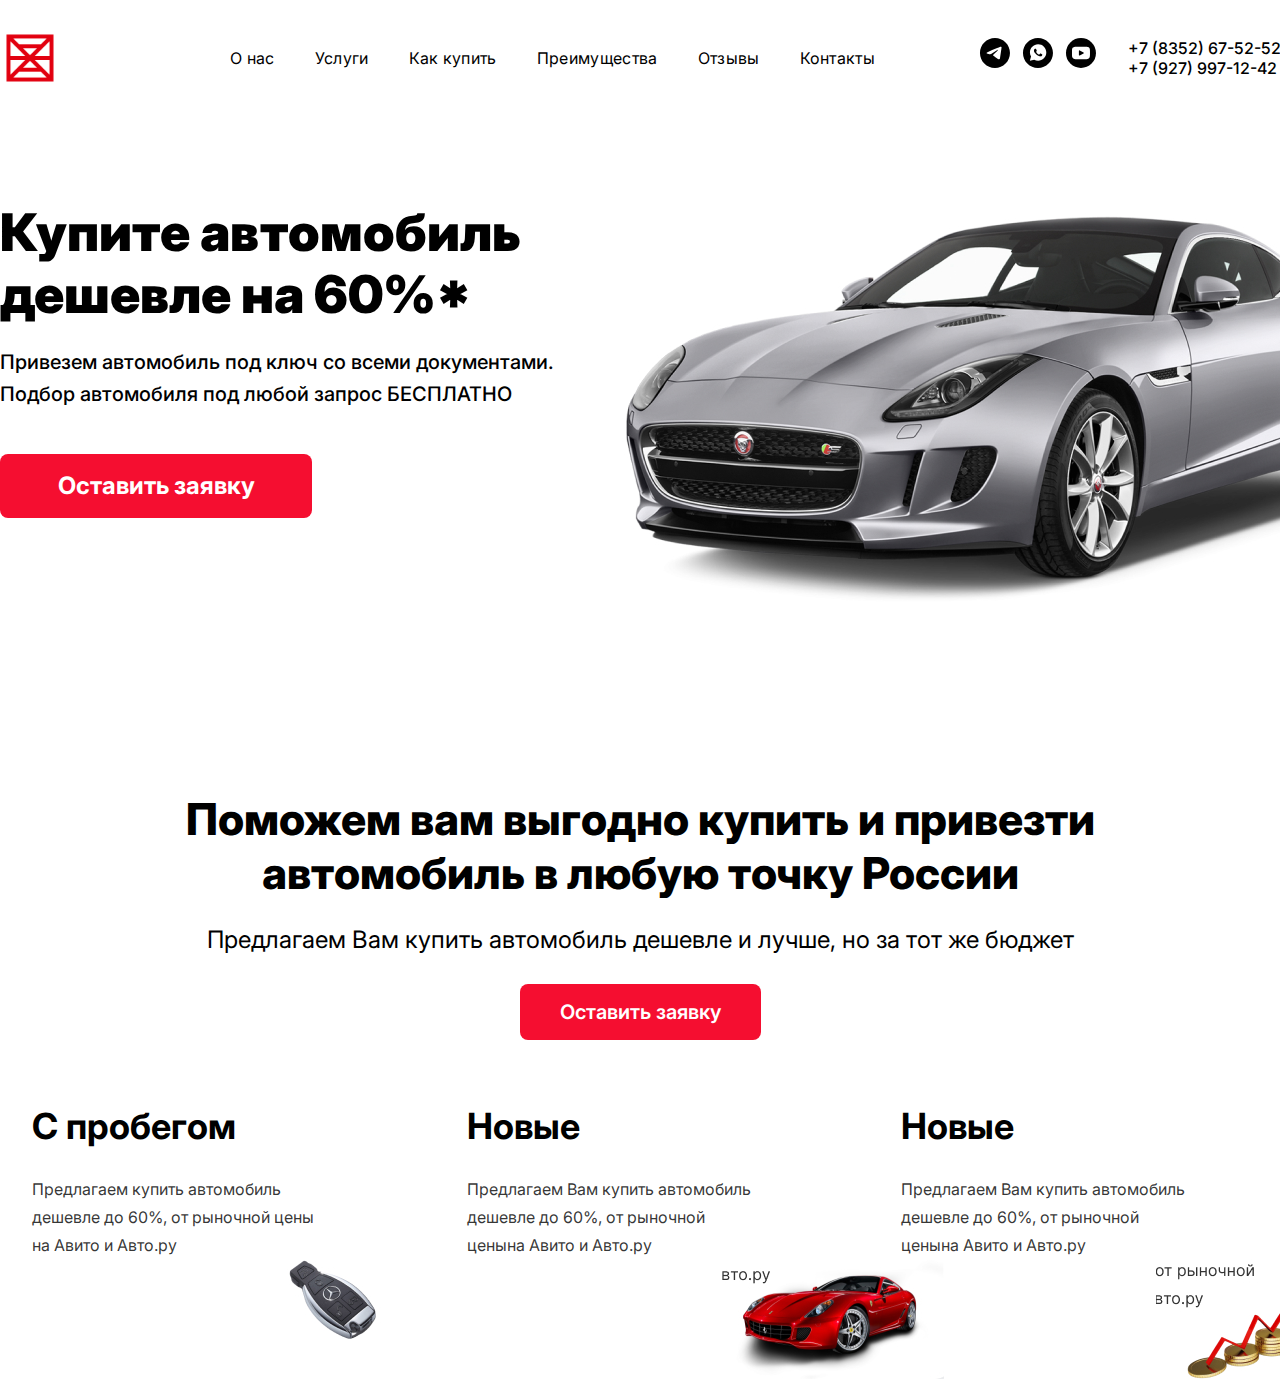
==== car sales website/index.html @ a8a1f8d3 "процесс" ====
<!DOCTYPE html>
<html lang="en">

<head>
    <meta charset="UTF-8">
    <meta name="viewport" content="width=device-width, initial-scale=1.0">
    <title>Document</title>
    <link rel="preconnect" href="https://fonts.googleapis.com">
    <link rel="preconnect" href="https://fonts.gstatic.com" crossorigin>
    <link href="https://fonts.googleapis.com/css2?family=Inter:wght@200;300;400;500;600;700;800&display=swap"
        rel="stylesheet">
    <link rel="stylesheet" href="css/style.css">
</head>

<body>
    <header class="header">
        <div class="container container__header">
            <div class="row header__row">
                <a href="#">
                    <div class="header__logo">
                        <img src="images/logo_desktop.svg" alt="">
                    </div>
                </a>
                <div class="header__main--menu">
                    <ul class="main__menu--list">
                        <li class="main-menu__item"><a href="" class="main-menu__link">О нас</a></li>
                        <li class="main-menu__item"><a href="" class="main-menu__link">Услуги</a></li>
                        <li class="main-menu__item"><a href="" class="main-menu__link">Как купить</a></li>
                        <li class="main-menu__item"><a href="" class="main-menu__link">Преимущества</a></li>
                        <li class="main-menu__item"><a href="" class="main-menu__link">Отзывы</a></li>
                        <li class="main-menu__item"><a href="" class="main-menu__link">Контакты</a></li>
                    </ul>
                </div>
                <div class="header__socials row">
                    <div class="header__socials--item">
                        <a href="https://t.me/"><img src="images/telegram.svg" alt=""></a>
                    </div>
                    <div class="header__socials--item">
                        <a href="https://wa.me/"><img src="images/whats up.svg" alt=""></a>
                    </div>
                    <div class="header__socials--item">
                        <a href="https://youtube.com"><img src="images/youtube.svg" alt=""></a>
                    </div>
                    <div class="header__number">
                        <a href="tel:+78352675252" class="header-number__item">+7 (8352) 67-52-52</a>
                        <a href="tel:+79279971242" class="header-number__item">+7 (927) 997-12-42</a>
                    </div>
                </div>
            </div>
            <div class="header__section">
                <div class="header__desc">
                    <div class="header__title">
                        Купите автомобиль
                        дешевле на 60%*
                    </div>
                    <div class="header__slogan">
                        Привезем автомобиль под ключ со всеми документами. <br>
                        Подбор автомобиля под любой запрос БЕСПЛАТНО
                    </div>
                    <div class="header__button--block">
                        <a href="#">
                            <button class="header__button">
                                <div class="header__button--desc">
                                    Оставить заявку
                                </div>
                            </button>
                        </a>
                    </div>
                </div>
                <div class="header__image">
                    <img src="images/Image header.jpg" alt="">
                </div>
            </div>
        </div>
    </header>

    <main class="main">
        <div class="container">
            <div class="card__container">
                <div class="card__section--top">
                    <div class="card__title">
                        Поможем вам выгодно купить и привезти <br>
                        автомобиль в любую точку России
                    </div>
                    <div class="card__undertitle">
                        Предлагаем Вам купить автомобиль дешевле и лучше, но за тот же бюджет
                    </div>
                    <div class="card__button--blcok">
                        <a href="#">
                            <button class="card__button">
                                <div class="card__button--desc">
                                    Оставить заявку
                                </div>
                            </button>
                        </a>
                    </div>
                </div>
                <div class="card__section--bottom">
                    <a href="#" class="card__section--item">
                        <div class="section__item--title">
                            С пробегом
                        </div>
                        <div class="section__item--desc">
                            Предлагаем купить автомобиль <br>
                            дешевле до 60%, от рыночной цены <br>
                            на Авито и Авто.ру
                        </div>
                        <div class="section__item--img ">
                            <img src="images/Image.jpg" alt="">
                        </div>
                    </a>
                    <a href="#" class="card__section--item">
                        <div class="section__item--title">
                            Новые
                        </div>
                        <div class="section__item--desc">
                            Предлагаем Вам купить автомобиль <br>
                            дешевле до 60%, от рыночной <br>
                            ценына Авито и Авто.ру
                        </div>
                        <div class="section__item--img">
                            <img src="images/Image2.jpg" alt="">
                        </div>
                    </a>
                    <a href="#" class="card__section--item">
                        <div class="section__item--title">
                            Новые
                        </div>
                        <div class="section__item--desc">
                            Предлагаем Вам купить автомобиль <br>
                            дешевле до 60%, от рыночной <br>
                            ценына Авито и Авто.ру
                        </div>
                        <div class="section__item--img">
                            <img src="images/Image3.jpg" alt="">
                        </div>
                    </a>
                </div>
            </div>
        </div>
    </main>

    <footer class="footer">

    </footer>
</body>

</html>
---- car sales website/css/style.css ----
html,
body {
    max-width: 1920px;
    padding: 0;
    margin: 0;
}

html {
    height: 100%;
}

body {
    height: 100%;
    display: flex;
    flex-direction: column;

}

.header {
    flex: 0 0 auto;

    flex-grow: 0;
    flex-shrink: 0;
    flex-basis: auto;
}

.main {
    flex: 1 0 auto;
}

.footer {
    margin-top: 115px;
    flex: 0 0 auto;
}

ul {
    margin: 0;
    padding: 0;
    list-style: none;
}

* {
    margin: 0;
    padding: 0;
    box-sizing: border-box;
}

a {
    text-decoration: none;
}

button:focus {
    outline: 0;
}

/* HEADER */

.container {
    max-width: 1320px;
    width: 100%;
    box-sizing: border-box;
    margin: 0 auto;
}

.container__header {
    width: 1320px;
    margin: 0 auto;
    margin-top: 28px;

}

.row {
    display: flex;
}

.header__row {
    display: flex;
    align-items: center;
}

.header__logo {
    display: flex;
    align-items: center;
    flex-shrink: 0;

}

.header__main--menu {
    display: flex;
    align-items: center;
    margin-left: 170px;
}

.main__menu--list {
    display: flex;
    align-items: center;
}

.main-menu__link {
    color: #000;
    font-family: Inter;
    font-size: 16px;
    font-style: normal;
    font-weight: 400;
    line-height: normal;
    letter-spacing: 0.32px;
}

.header__number {
    display: flex;
    flex-direction: column;
}

.header-number__item {
    color: #000;
    font-family: Inter;
    font-size: 16px;
    font-style: normal;
    font-weight: 500;
    line-height: normal;
}

.main-menu__item+.main-menu__item {
    margin-left: 40px;
}

.header__socials {
    margin-left: 104px;
}

.header__socials--item+.header__socials--item {
    margin-left: 12px;
}

.header__number {
    margin-left: 32px;
}

.header__section {
    display: flex;
    margin-top: 114px;
}

.header__desc {
    display: flex;
    flex-direction: column;
}

.header__title {
    color: #000;
    font-family: Inter;
    font-size: 52px;
    font-style: normal;
    font-weight: 900;
    line-height: 62px;
    /* 119.231% */
}

.header__slogan {
    color: #000;
    font-family: Inter;
    font-size: 20px;
    font-style: normal;
    font-weight: 500;
    line-height: 32px;
    /* 160% */
    margin-top: 20px;
}


.header__button {
    display: flex;
    width: 312px;
    height: 64px;
    padding: 8px 32px;
    justify-content: center;
    align-items: center;
    gap: 10px;
    flex-shrink: 0;
    border-radius: 8px;
    background: #F50E30;
    margin-top: 44px;
    border: 0;
}

.header__button--desc {
    color: #FFF;
    text-align: center;
    font-family: Inter;
    font-size: 24px;
    font-style: normal;
    font-weight: 700;
    line-height: 28px;
    /* 116.667% */
}

/* MAIN */

.header__image {
    display: flex;
    margin: 0px -110px 0px 0px;
}

.card__section--top {
    display: flex;
    flex-direction: column;
    align-items: center;
    margin-top: 173px;
}

.card__title {
    color: #000;
    text-align: center;
    font-family: Inter;
    font-size: 44px;
    font-style: normal;
    font-weight: 800;
    line-height: 54px;
    /* 122.727% */
}

.card__undertitle {
    color: #000;
    text-align: center;
    font-family: Inter;
    font-size: 24px;
    font-style: normal;
    font-weight: 400;
    line-height: 32px;
    /* 133.333% */
    margin-top: 24px;

}

.card__button {
    margin-top: 28px;
    display: inline-flex;
    height: 56px;
    padding: 8px 40px;
    justify-content: center;
    align-items: center;
    gap: 10px;
    flex-shrink: 0;
    border-radius: 8px;
    background: #F50E30;
    border: 0;
}

.card__button--desc {
    color: #FFF;
    text-align: center;
    font-family: Inter;
    font-size: 20px;
    font-style: normal;
    font-weight: 600;
    line-height: 28px;
    /* 140% */
}

.card__section--bottom {
    display: flex;
    justify-content: space-between;
    margin-top: 40px; 
}

.card__section--item {
    width: 411px;
    height: 264px;
    flex-shrink: 0;
}



.section__item--title {
    color: #000;
    font-family: Inter;
    font-size: 36px;
    font-style: normal;
    font-weight: 700;
    line-height: 44px;
    /* 122.222% */
    margin-top: 24px;
    margin-left: 32px;
    
}

.section__item--desc {
    color: rgba(0, 0, 0, 0.80);
    font-family: Inter;
    font-size: 16px;
    font-style: normal;
    font-weight: 400;
    line-height: 28px;
    /* 175% */
    margin-top: 27px;
    margin-left: 32px;
}

.section__item--img{
    margin-left: 287px;
}
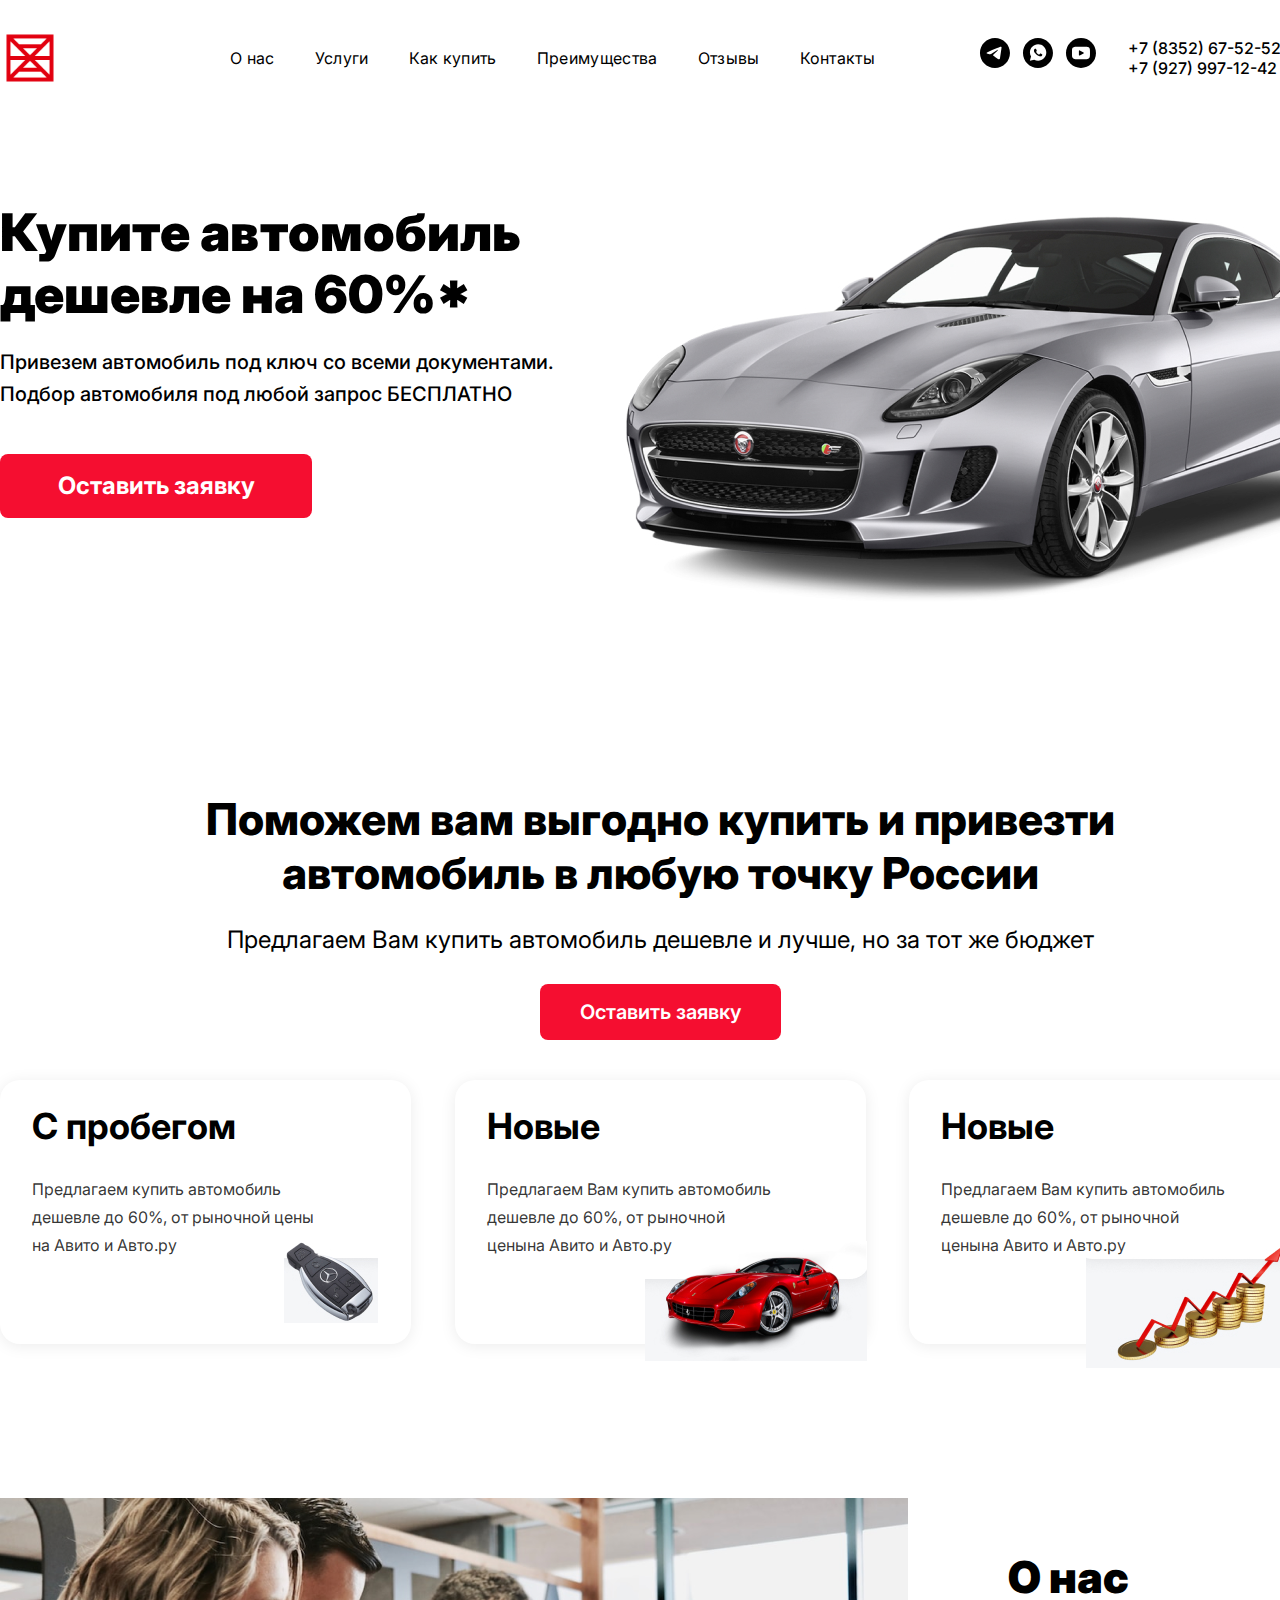
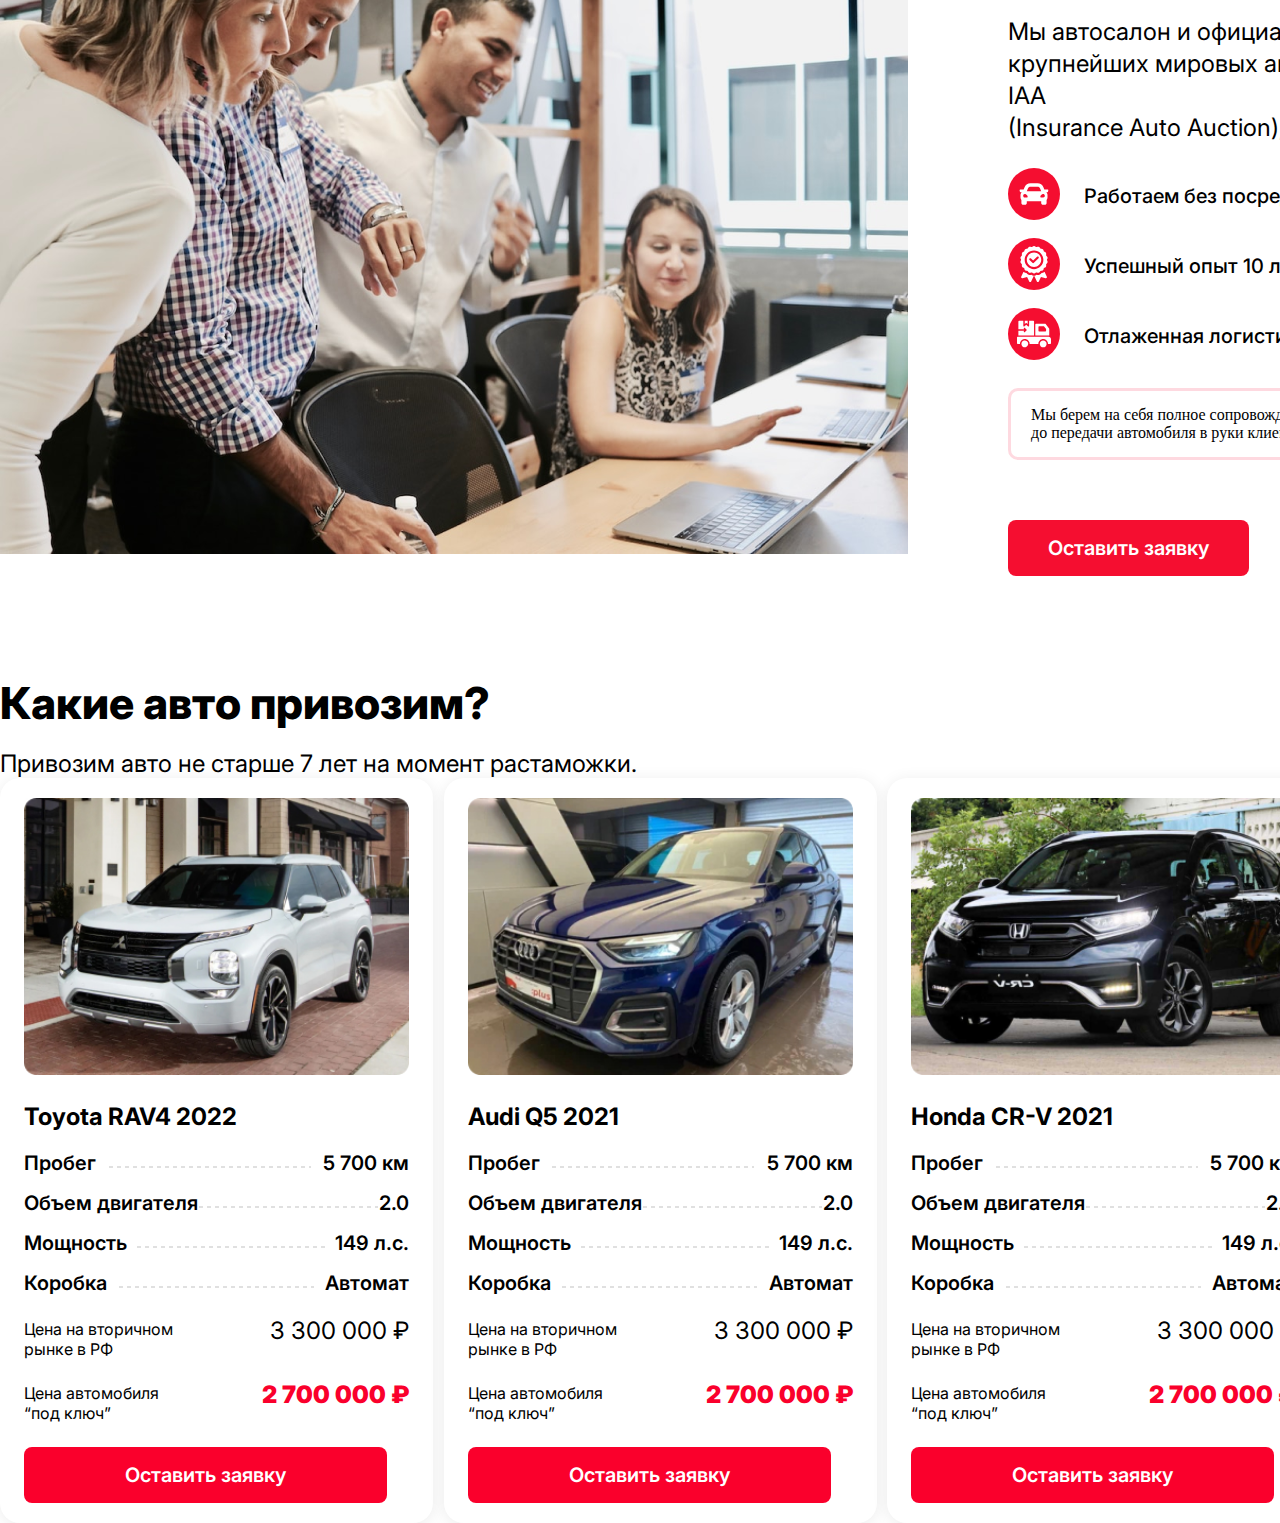
==== commit c496f27c: "процесс" ====
--- a/car sales website/index.html
+++ b/car sales website/index.html
@@ -105,7 +105,7 @@
                             дешевле до 60%, от рыночной цены <br>
                             на Авито и Авто.ру
                         </div>
-                        <div class="section__item--img ">
+                        <div class="section__item--img img--left">
                             <img src="images/Image.jpg" alt="">
                         </div>
                     </a>
@@ -118,7 +118,7 @@
                             дешевле до 60%, от рыночной <br>
                             ценына Авито и Авто.ру
                         </div>
-                        <div class="section__item--img">
+                        <div class="section__item--img img--centr">
                             <img src="images/Image2.jpg" alt="">
                         </div>
                     </a>
@@ -131,10 +131,349 @@
                             дешевле до 60%, от рыночной <br>
                             ценына Авито и Авто.ру
                         </div>
-                        <div class="section__item--img">
+                        <div class="section__item--img img--right">
                             <img src="images/Image3.jpg" alt="">
                         </div>
                     </a>
+                </div>
+            </div>
+            <div class="about-us__container row">
+                <div class="about-us__block--left">
+                    <div class="about-us__image">
+                        <img src="images/Container.png" alt="">
+                    </div>
+                </div>
+                <div class="about-us__block--right">
+                    <div class="about-us__aside">
+                        <div class="about-us__title">
+                            О нас
+                        </div>
+                        <div class="about-us__desc">
+                            Мы автосалон и официальный партнер <br>
+                            крупнейших мировых авто-аукционов: IAA <br>
+                            (Insurance Auto Auction), Copart, Manheim.
+                        </div>
+                        <div class="about-us__desc--row">
+                            <div class="about-us__img">
+                                <img src="images/about_car.svg" alt="">
+                            </div>
+                            <div class="about-us__img--desc">
+                                Работаем без посредников
+                            </div>
+                        </div>
+                        <div class="about-us__desc--row row">
+                            <div class="about-us__img">
+                                <img src="images/about__star.svg" alt="">
+                            </div>
+                            <div class="about-us__img--desc">
+                                Успешный опыт 10 лет
+                            </div>
+                        </div>
+                        <div class="about-us__desc--row row">
+                            <div class="about-us__img">
+                                <img src="images/about__bigcar.svg" alt="">
+                            </div>
+                            <div class="about-us__img--desc">
+                                Отлаженная логистика
+                            </div>
+                        </div>
+                        <div class="about-us__text">
+                            Мы берем на себя полное сопровождение сделки <br>
+                            до передачи автомобиля в руки клиенту. 
+                        </div>
+                        <div class="card__button--blcok about-us__button">
+                            <a href="#">
+                                <button class="card__button">
+                                    <div class="card__button--desc">
+                                        Оставить заявку
+                                    </div>
+                                </button>
+                            </a>
+                        </div>
+                    </div>
+                </div>
+            </div>
+            <div class="catalog__container">
+                <div class="catalog__container--title">
+                    Какие авто привозим?
+                </div>
+                <div class="catalog__container--undertitle">
+                    Привозим авто не старше 7 лет на момент растаможки.
+                </div>
+                <div class="catalog__box--row">
+                    <div class="catalog__box--item">
+                        <div class="box__item--img">
+                            <img src="images/car_item.jpg" alt="">
+                        </div>
+                        <div class="box__item--desc">
+                            <div class="item__desc--title">
+                                Toyota RAV4 2022
+                            </div>
+                            <div class="item__desc--row">
+                                <div class="item__desc--text">
+                                    Пробег
+                                </div>
+                                <div class="item__desc--line">
+                                    <svg xmlns="http://www.w3.org/2000/svg" width="202" height="2" viewBox="0 0 202 2" fill="none">
+                                        <path d="M0 1L202 1" stroke="#C1C1C1" stroke-dasharray="4 4"/>
+                                    </svg>
+                                </div>
+                                <div class="item__desc--tagline">
+                                    5 700 км
+                                </div>
+                            </div>
+                            <div class="item__desc--row">
+                                <div class="item__desc--text">
+                                    Объем двигателя
+                                </div>
+                                <div class="item__desc--line">
+                                    <svg xmlns="http://www.w3.org/2000/svg" width="179" height="2" viewBox="0 0 179 2" fill="none">
+                                        <path d="M0 1L179 1" stroke="#C1C1C1" stroke-dasharray="4 4"/>
+                                    </svg>
+                                </div>
+                                <div class="item__desc--tagline">
+                                    2.0
+                                </div>
+                            </div>
+                            <div class="item__desc--row">
+                                <div class="item__desc--text">
+                                    Мощность
+                                </div>
+                                <div class="item__desc--line">
+                                    <svg xmlns="http://www.w3.org/2000/svg" width="188" height="2" viewBox="0 0 188 2" fill="none">
+                                        <path d="M0 1L188 1" stroke="#C1C1C1" stroke-dasharray="4 4"/>
+                                    </svg>
+                                </div>
+                                <div class="item__desc--tagline">
+                                    149 л.с.
+                                </div>
+                            </div>
+                            <div class="item__desc--row">
+                                <div class="item__desc--text">
+                                    Коробка
+                                </div>
+                                <div class="item__desc--line">
+                                    <svg xmlns="http://www.w3.org/2000/svg" width="195" height="2" viewBox="0 0 195 2" fill="none">
+                                        <path d="M0 1L195 1" stroke="#C1C1C1" stroke-dasharray="4 4"/>
+                                    </svg>
+                                </div>
+                                <div class="item__desc--tagline">
+                                    Автомат
+                                </div>
+                            </div>
+                        </div>
+                        <div class="box__item--price">
+                           <div class="item__price--row">
+                                <div class="item__price--desc">
+                                    Цена на вторичном <br>
+                                    рынке в РФ
+                                </div>
+                                <div class="item__price--price">
+                                    3 300 000 ₽
+                                </div>
+                           </div> 
+                           <div class="item__price--row">
+                            <div class="item__price--desc">
+                                Цена автомобиля <br> 
+                                “под ключ”
+                            </div>
+                            <div class="item__price--price new__price">
+                                2 700 000 ₽
+                            </div>
+                           </div>
+                        </div>
+                        <div class="card__button--blcok">
+                            <a href="#">
+                                <button class="card__button box--item">
+                                    <div class="card__button--desc">
+                                        Оставить заявку
+                                    </div>
+                                </button>
+                            </a>
+                        </div>
+                    </div>
+                    <div class="catalog__box--item">
+                        <div class="box__item--img">
+                            <img src="images/car_item-2.jpg" alt="">
+                        </div>
+                        <div class="box__item--desc">
+                            <div class="item__desc--title">
+                                Audi Q5 2021
+                            </div>
+                            <div class="item__desc--row">
+                                <div class="item__desc--text">
+                                    Пробег
+                                </div>
+                                <div class="item__desc--line">
+                                    <svg xmlns="http://www.w3.org/2000/svg" width="202" height="2" viewBox="0 0 202 2" fill="none">
+                                        <path d="M0 1L202 1" stroke="#C1C1C1" stroke-dasharray="4 4"/>
+                                    </svg>
+                                </div>
+                                <div class="item__desc--tagline">
+                                    5 700 км
+                                </div>
+                            </div>
+                            <div class="item__desc--row">
+                                <div class="item__desc--text">
+                                    Объем двигателя
+                                </div>
+                                <div class="item__desc--line">
+                                    <svg xmlns="http://www.w3.org/2000/svg" width="179" height="2" viewBox="0 0 179 2" fill="none">
+                                        <path d="M0 1L179 1" stroke="#C1C1C1" stroke-dasharray="4 4"/>
+                                    </svg>
+                                </div>
+                                <div class="item__desc--tagline">
+                                    2.0
+                                </div>
+                            </div>
+                            <div class="item__desc--row">
+                                <div class="item__desc--text">
+                                    Мощность
+                                </div>
+                                <div class="item__desc--line">
+                                    <svg xmlns="http://www.w3.org/2000/svg" width="188" height="2" viewBox="0 0 188 2" fill="none">
+                                        <path d="M0 1L188 1" stroke="#C1C1C1" stroke-dasharray="4 4"/>
+                                    </svg>
+                                </div>
+                                <div class="item__desc--tagline">
+                                    149 л.с.
+                                </div>
+                            </div>
+                            <div class="item__desc--row">
+                                <div class="item__desc--text">
+                                    Коробка
+                                </div>
+                                <div class="item__desc--line">
+                                    <svg xmlns="http://www.w3.org/2000/svg" width="195" height="2" viewBox="0 0 195 2" fill="none">
+                                        <path d="M0 1L195 1" stroke="#C1C1C1" stroke-dasharray="4 4"/>
+                                    </svg>
+                                </div>
+                                <div class="item__desc--tagline">
+                                    Автомат
+                                </div>
+                            </div>
+                        </div>
+                        <div class="box__item--price">
+                           <div class="item__price--row">
+                                <div class="item__price--desc">
+                                    Цена на вторичном <br>
+                                    рынке в РФ
+                                </div>
+                                <div class="item__price--price">
+                                    3 300 000 ₽
+                                </div>
+                           </div> 
+                           <div class="item__price--row">
+                            <div class="item__price--desc">
+                                Цена автомобиля <br> 
+                                “под ключ”
+                            </div>
+                            <div class="item__price--price new__price">
+                                2 700 000 ₽
+                            </div>
+                           </div>
+                        </div>
+                        <div class="card__button--blcok">
+                            <a href="#">
+                                <button class="card__button box--item">
+                                    <div class="card__button--desc">
+                                        Оставить заявку
+                                    </div>
+                                </button>
+                            </a>
+                        </div>
+                    </div>
+                    <div class="catalog__box--item">
+                        <div class="box__item--img">
+                            <img src="images/car__item-3.jpg" alt="">
+                        </div>
+                        <div class="box__item--desc">
+                            <div class="item__desc--title">
+                                Honda CR-V 2021
+                            </div>
+                            <div class="item__desc--row">
+                                <div class="item__desc--text">
+                                    Пробег
+                                </div>
+                                <div class="item__desc--line">
+                                    <svg xmlns="http://www.w3.org/2000/svg" width="202" height="2" viewBox="0 0 202 2" fill="none">
+                                        <path d="M0 1L202 1" stroke="#C1C1C1" stroke-dasharray="4 4"/>
+                                    </svg>
+                                </div>
+                                <div class="item__desc--tagline">
+                                    5 700 км
+                                </div>
+                            </div>
+                            <div class="item__desc--row">
+                                <div class="item__desc--text">
+                                    Объем двигателя
+                                </div>
+                                <div class="item__desc--line">
+                                    <svg xmlns="http://www.w3.org/2000/svg" width="179" height="2" viewBox="0 0 179 2" fill="none">
+                                        <path d="M0 1L179 1" stroke="#C1C1C1" stroke-dasharray="4 4"/>
+                                    </svg>
+                                </div>
+                                <div class="item__desc--tagline">
+                                    2.0
+                                </div>
+                            </div>
+                            <div class="item__desc--row">
+                                <div class="item__desc--text">
+                                    Мощность
+                                </div>
+                                <div class="item__desc--line">
+                                    <svg xmlns="http://www.w3.org/2000/svg" width="188" height="2" viewBox="0 0 188 2" fill="none">
+                                        <path d="M0 1L188 1" stroke="#C1C1C1" stroke-dasharray="4 4"/>
+                                    </svg>
+                                </div>
+                                <div class="item__desc--tagline">
+                                    149 л.с.
+                                </div>
+                            </div>
+                            <div class="item__desc--row">
+                                <div class="item__desc--text">
+                                    Коробка
+                                </div>
+                                <div class="item__desc--line">
+                                    <svg xmlns="http://www.w3.org/2000/svg" width="195" height="2" viewBox="0 0 195 2" fill="none">
+                                        <path d="M0 1L195 1" stroke="#C1C1C1" stroke-dasharray="4 4"/>
+                                    </svg>
+                                </div>
+                                <div class="item__desc--tagline">
+                                    Автомат
+                                </div>
+                            </div>
+                        </div>
+                        <div class="box__item--price">
+                           <div class="item__price--row">
+                                <div class="item__price--desc">
+                                    Цена на вторичном <br>
+                                    рынке в РФ
+                                </div>
+                                <div class="item__price--price">
+                                    3 300 000 ₽
+                                </div>
+                           </div> 
+                           <div class="item__price--row">
+                            <div class="item__price--desc">
+                                Цена автомобиля <br> 
+                                “под ключ”
+                            </div>
+                            <div class="item__price--price new__price">
+                                2 700 000 ₽
+                            </div>
+                           </div>
+                        </div>
+                        <div class="card__button--blcok">
+                            <a href="#">
+                                <button class="card__button box--item">
+                                    <div class="card__button--desc">
+                                        Оставить заявку
+                                    </div>
+                                </button>
+                            </a>
+                        </div>
+                    </div>
                 </div>
             </div>
         </div>
--- a/car sales website/css/style.css
+++ b/car sales website/css/style.css
@@ -56,7 +56,7 @@
 /* HEADER */
 
 .container {
-    max-width: 1320px;
+    max-width: 1920px;
     width: 100%;
     box-sizing: border-box;
     margin: 0 auto;
@@ -194,11 +194,18 @@
     /* 116.667% */
 }
 
+.header__image {
+    display: flex;
+    margin: 0px -110px 0px 0px;
+}
+
+
 /* MAIN */
 
-.header__image {
-    display: flex;
-    margin: 0px -110px 0px 0px;
+
+.card__container {
+    width: 1320px;
+    margin: 0 auto;
 }
 
 .card__section--top {
@@ -260,13 +267,18 @@
 .card__section--bottom {
     display: flex;
     justify-content: space-between;
-    margin-top: 40px; 
+    margin-top: 40px;
 }
 
 .card__section--item {
+    display: flex;
+    flex-direction: column;
     width: 411px;
     height: 264px;
     flex-shrink: 0;
+    border-radius: 20px;
+    background: #FFF;
+    box-shadow: 0px 2px 16px 0px rgba(0, 0, 0, 0.08);
 }
 
 
@@ -281,7 +293,8 @@
     /* 122.222% */
     margin-top: 24px;
     margin-left: 32px;
-    
+    z-index: 2;
+
 }
 
 .section__item--desc {
@@ -294,8 +307,250 @@
     /* 175% */
     margin-top: 27px;
     margin-left: 32px;
-}
-
-.section__item--img{
-    margin-left: 287px;
+    z-index: 2;
+}
+
+.section__item--img {
+    margin-top: -18px;
+    z-index: 1;
+}
+
+.img--left {
+    margin-left: 284px;
+}
+
+.img--centr {
+    margin-left: 190px;
+}
+
+.img--right {
+    margin-left: 177px;
+}
+
+.about-us__container {
+    width: 1320px;
+    margin-top: 154px;
+}
+
+.about-us__aside {
+    margin-top: 52px;
+    margin-left: 100px;
+}
+
+.about-us__title {
+    color: #000;
+    font-family: Inter;
+    font-size: 44px;
+    font-style: normal;
+    font-weight: 900;
+    line-height: 54px;
+    /* 122.727% */
+}
+
+.about-us__desc {
+    margin-top: 12px;
+    color: #000;
+    font-family: Inter;
+    font-size: 24px;
+    font-style: normal;
+    font-weight: 400;
+    line-height: 32px;
+    /* 133.333% */
+}
+
+.about-us__desc--row {
+    display: flex;
+    align-items: center;
+    margin-top: 24px;
+}
+
+.about-us__desc--row+.about-us__desc--row {
+    margin-top: 14px;
+}
+
+.about-us__img--desc {
+    margin-left: 24px;
+    color: #000;
+    font-family: Inter;
+    font-size: 20px;
+    font-style: normal;
+    font-weight: 500;
+    line-height: 28px;
+    /* 140% */
+}
+
+.about-us__text {
+    display: flex;
+    flex-direction: column;
+    justify-content: center;
+    width: 488px;
+    height: 72px;
+    flex-shrink: 0;
+    border-radius: 10px;
+    border: 3px solid rgba(250, 0, 44, 0.15);
+    margin-top: 24px;
+    padding-left: 20px;
+}
+
+.about-us__button {
+    margin-top: 32px;
+}
+
+.catalog__container {
+    width: 1320px;
+    margin: 0 auto;
+}
+
+.catalog__container--title {
+    color: #000;
+    font-family: Inter;
+    font-size: 44px;
+    font-style: normal;
+    font-weight: 800;
+    line-height: 54px;
+    /* 122.727% */
+    margin-top: 100px;
+}
+
+.catalog__container--undertitle {
+    color: #000;
+    font-family: Inter;
+    font-size: 24px;
+    font-style: normal;
+    font-weight: 400;
+    line-height: 28px;
+    /* 116.667% */
+    margin-top: 20px;
+}
+
+.catalog__box--row {
+    display: flex;
+    justify-content: space-between;
+}
+
+.catalog__box--item {
+    display: flex;
+    flex-direction: column;
+    padding: 20px 24px;
+
+    border-radius: 20px;
+    background: #FFF;
+    box-shadow: 0px 2px 16px 0px rgba(0, 0, 0, 0.08);
+
+}
+
+.box__item--img {
+    display: contents;
+    width: 363px;
+    height: 261px;
+    border-radius: 12px;
+}
+
+.box__item--desc {
+    display: flex;
+    flex-direction: column;
+    margin-top: 24px;
+}
+
+.item__desc--title {
+    color: #000;
+    font-family: Inter;
+    font-size: 24px;
+    font-style: normal;
+    font-weight: 700;
+    line-height: 36px;
+    /* 150% */
+}
+
+.item__desc--row {
+    display: flex;
+    margin-top: 16px;
+}
+
+.item__desc--text {
+    color: #000;
+    font-family: Inter;
+    font-size: 20px;
+    font-style: normal;
+    font-weight: 600;
+    line-height: 24px;
+    /* 120% */
+}
+
+.item__desc--line {
+    margin: auto;
+}
+
+.item__desc--tagline {
+    color: #000;
+    text-align: right;
+    font-family: Inter;
+    font-size: 20px;
+    font-style: normal;
+    font-weight: 600;
+    line-height: 24px;
+    /* 120% */
+}
+
+.box__item--price {
+    display: flex;
+    flex-direction: column;
+}
+
+.item__price--row {
+    display: flex;
+    width: 385px;
+    justify-content: space-between;
+    align-items: flex-start;
+    flex-shrink: 0;
+    margin-top: 24px;
+
+}
+
+.item__price--desc {
+    width: 173px;
+    flex-shrink: 0;
+
+    color: #000;
+    font-family: Inter;
+    font-size: 16px;
+    font-style: normal;
+    font-weight: 400;
+    line-height: 20px;
+    /* 125% */
+}
+
+.item__price--price {
+    color: #000;
+    text-align: right;
+    font-family: Inter;
+    font-size: 24px;
+    font-style: normal;
+    font-weight: 400;
+    line-height: 24px;
+    /* 100% */
+}
+
+.new__price {
+    color: #FA002C;
+    font-family: Inter;
+    font-size: 24px;
+    font-style: normal;
+    font-weight: 900;
+    line-height: 24px;
+    /* 100% */
+}
+
+.box--item {
+    margin-top: 24px;
+
+    display: flex;
+    width: 363px;
+    height: 56px;
+    padding: 8px 32px;
+    justify-content: center;
+    align-items: center;
+    gap: 10px;
+    border-radius: 8px;
+    background: #FA002C;
 }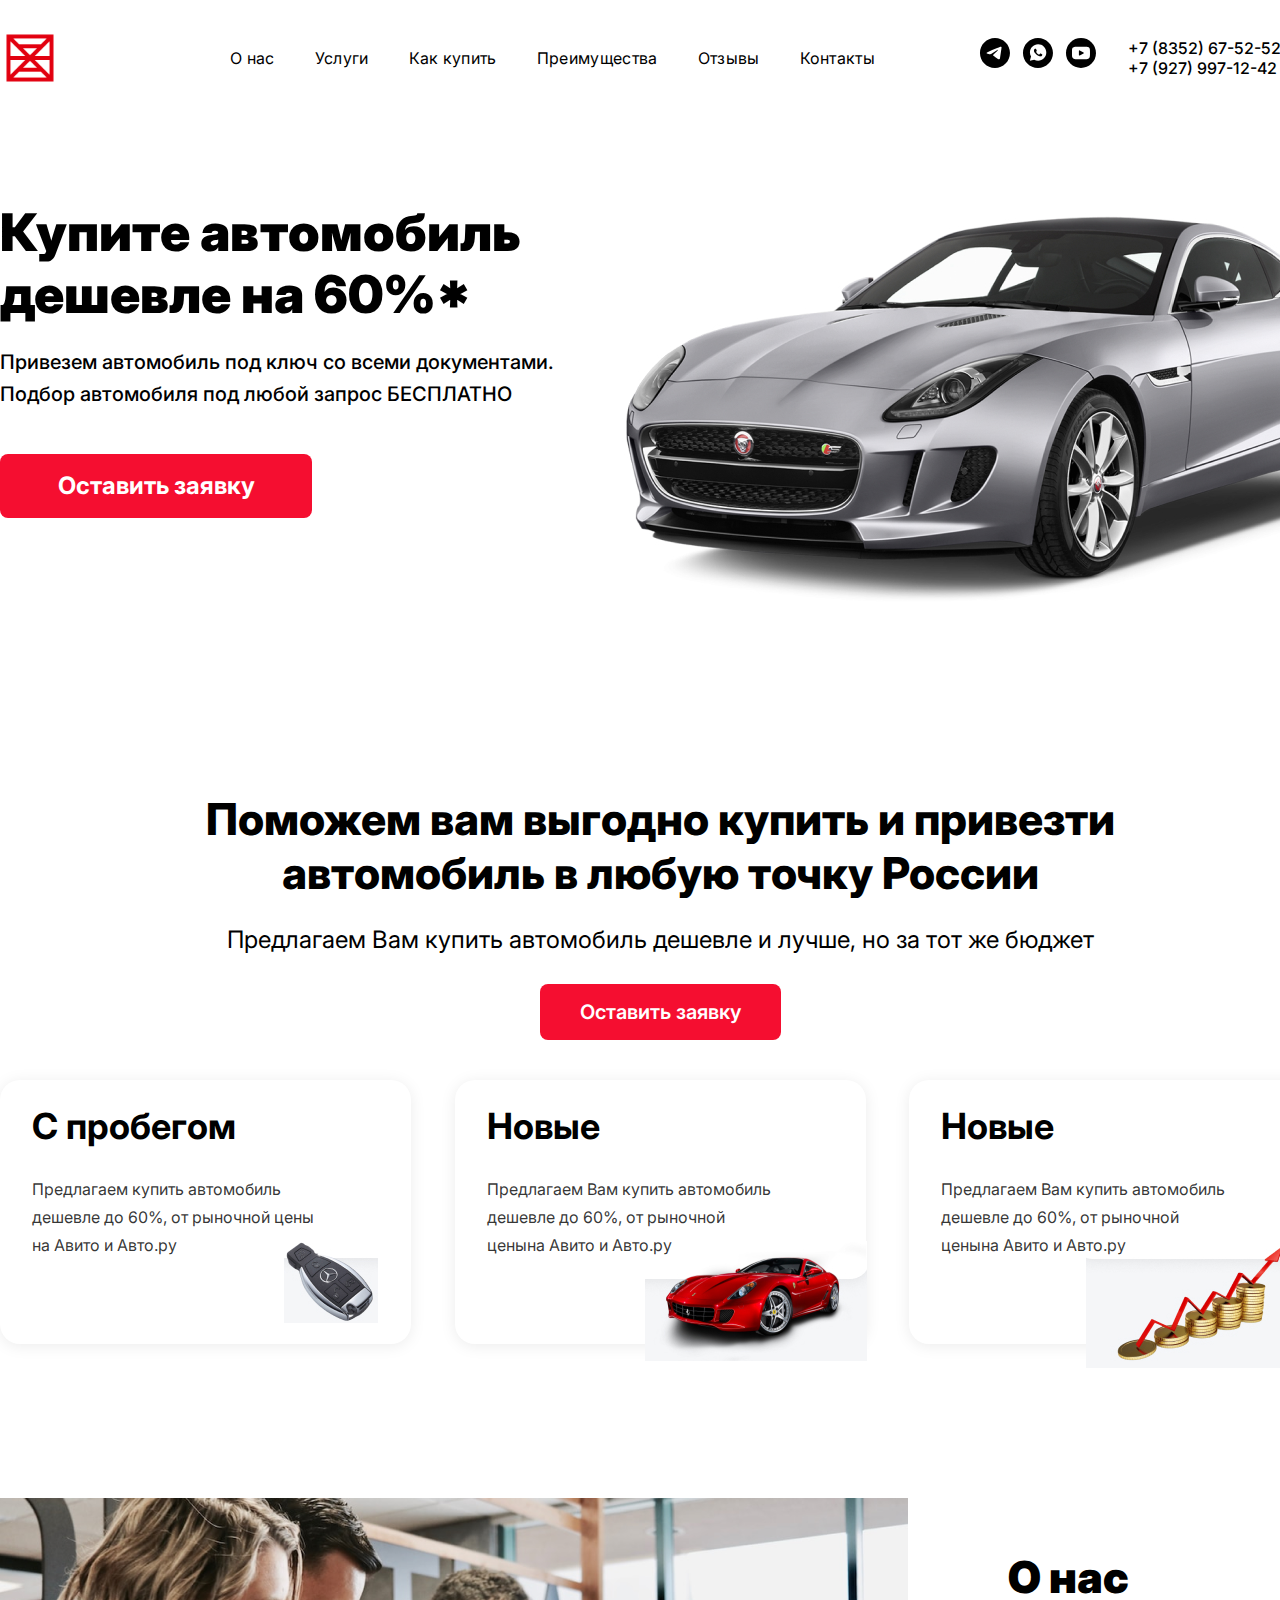
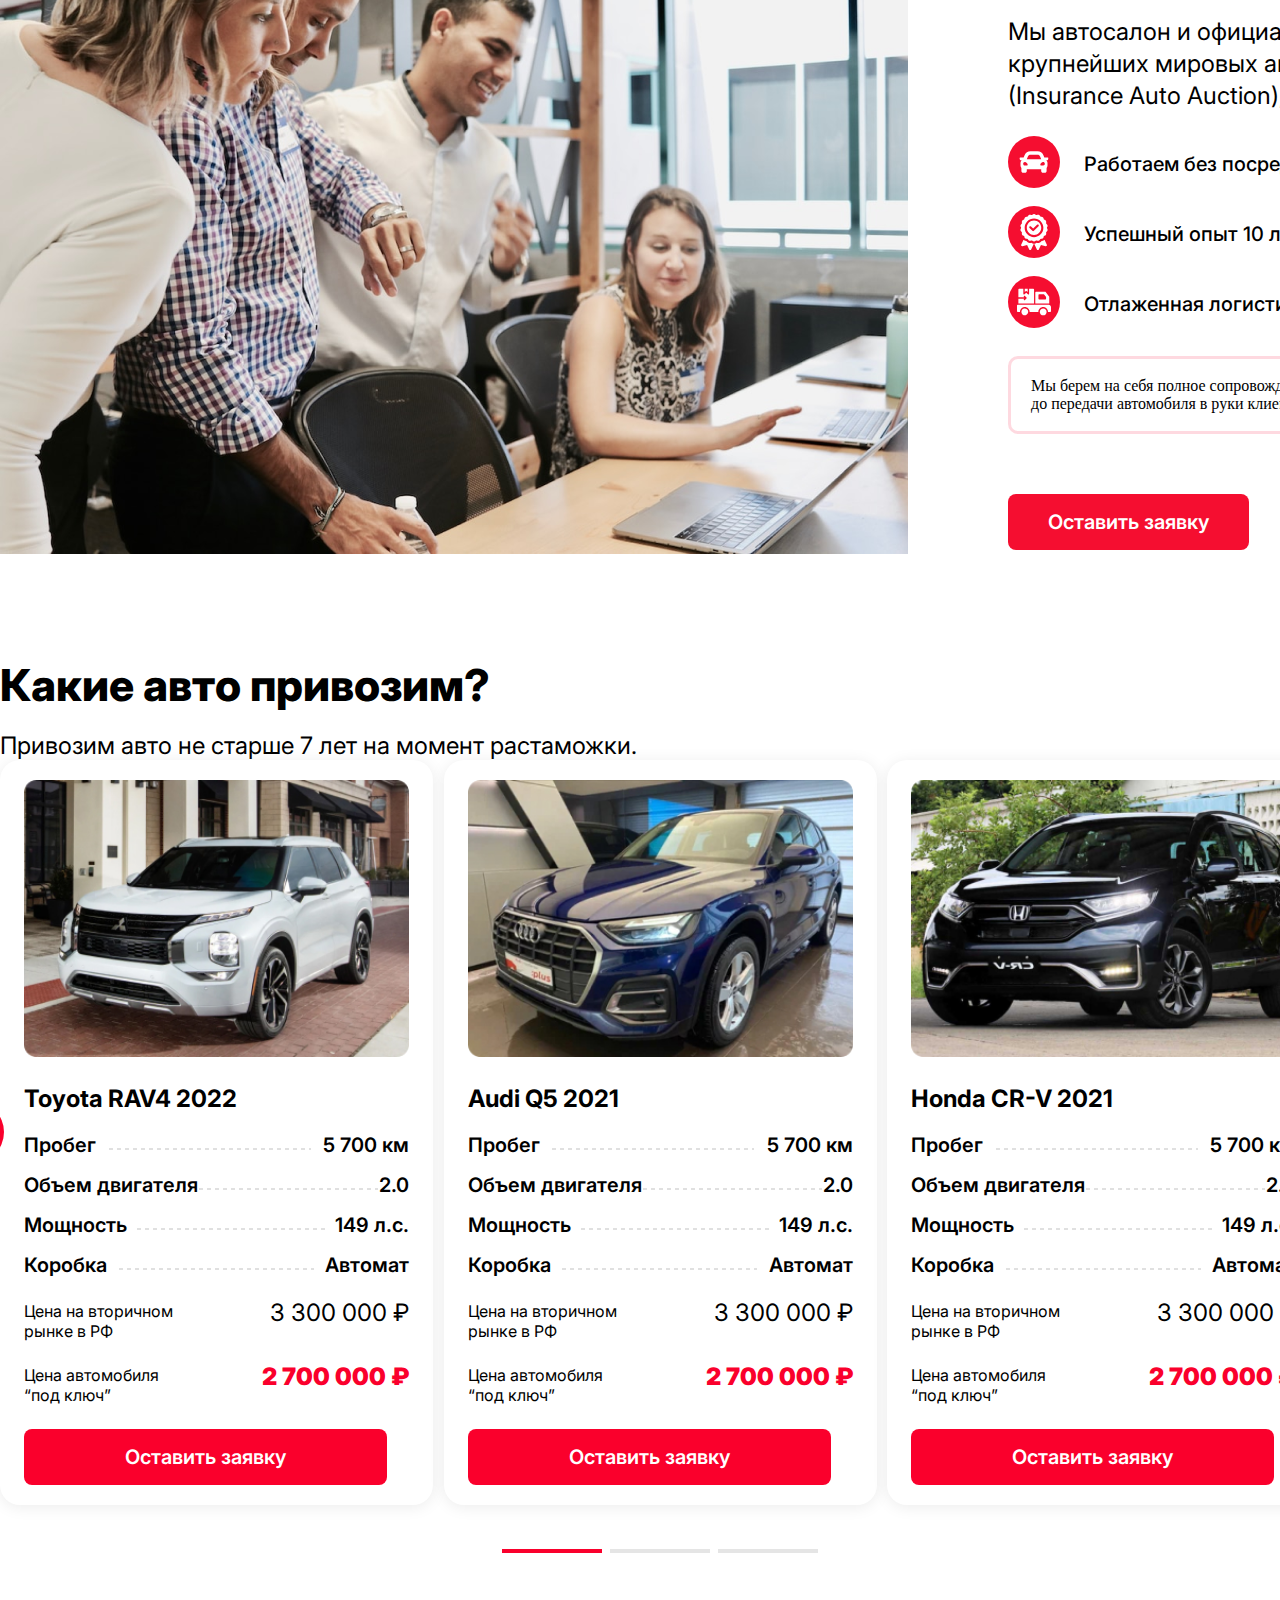
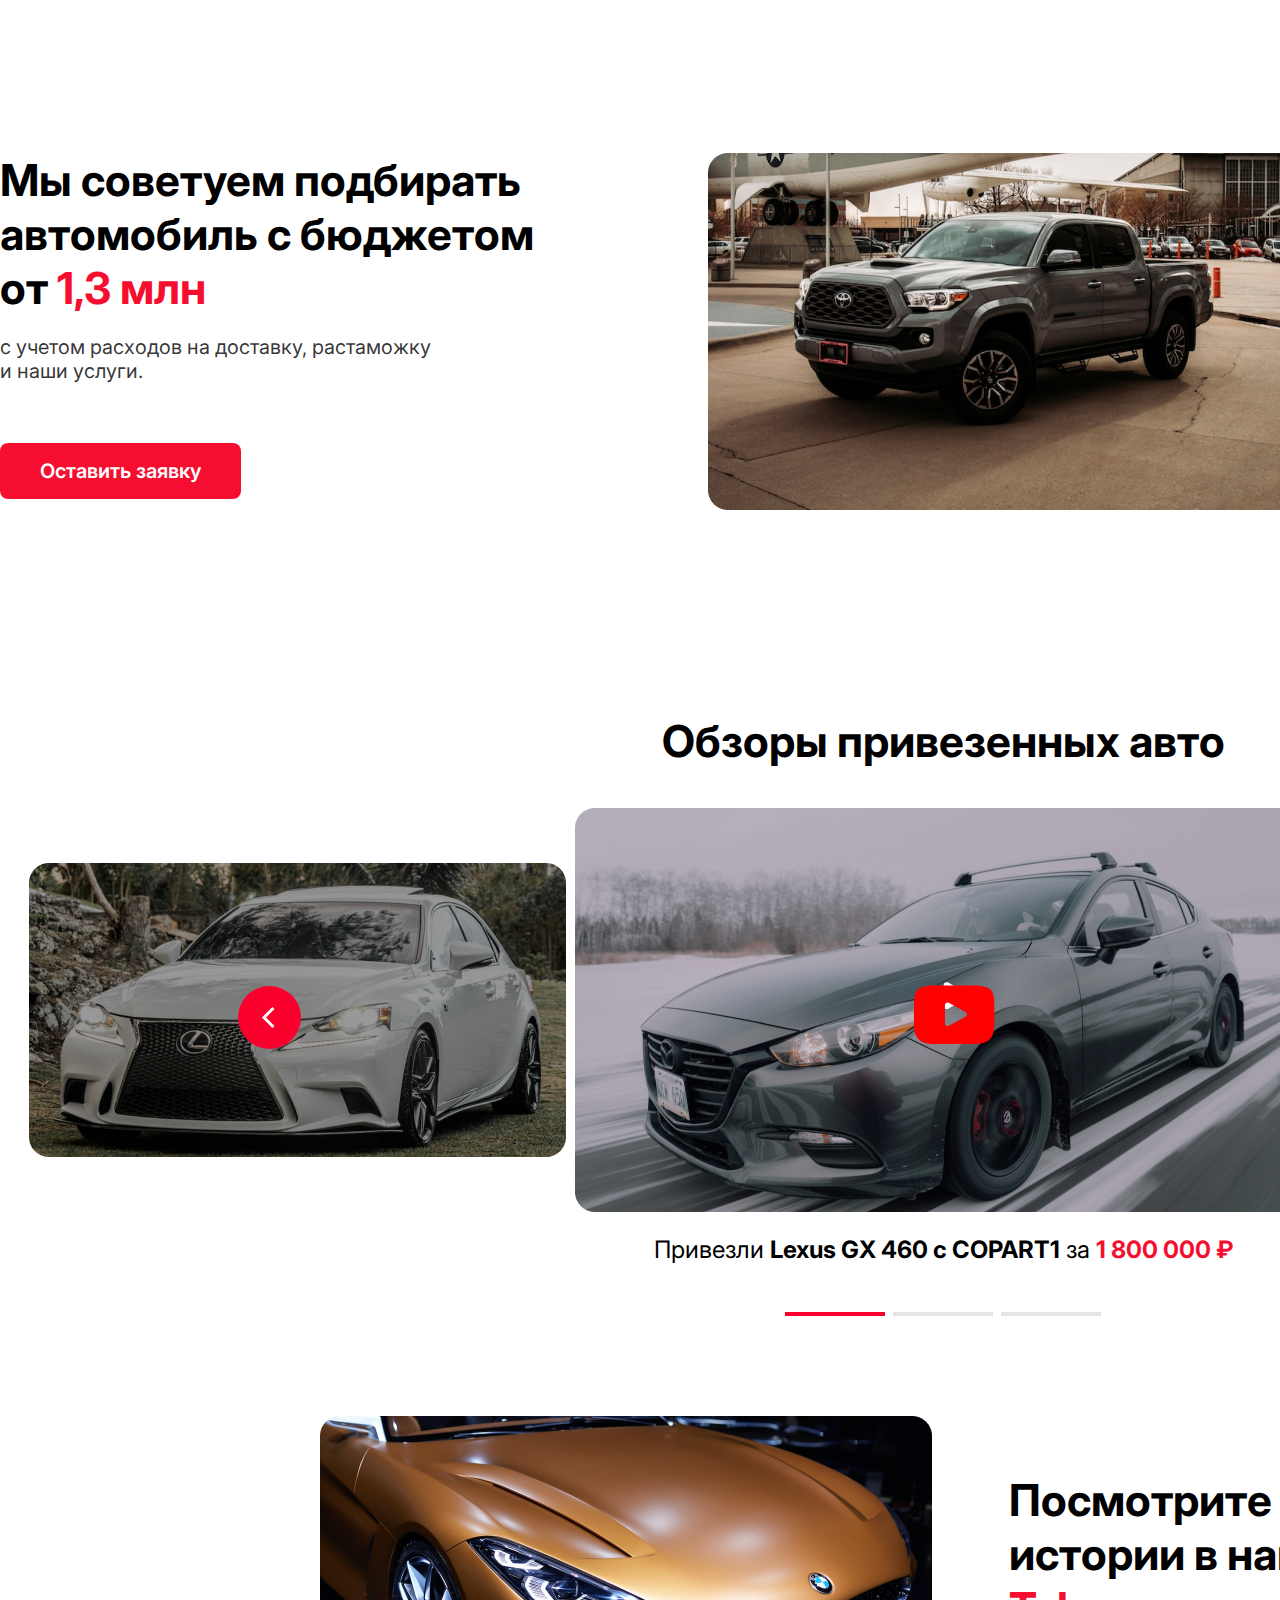
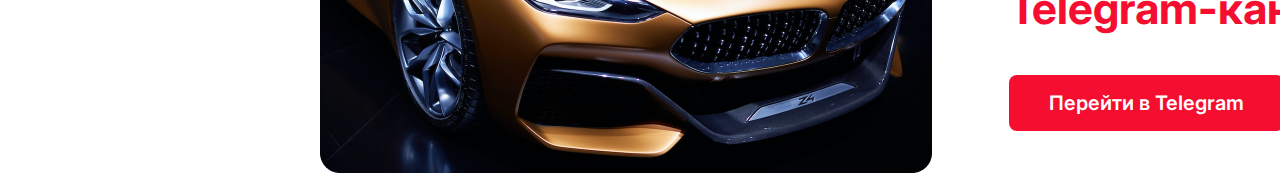
==== commit 25ec4414: "процес день 2" ====
--- a/car sales website/index.html
+++ b/car sales website/index.html
@@ -179,7 +179,7 @@
                         </div>
                         <div class="about-us__text">
                             Мы берем на себя полное сопровождение сделки <br>
-                            до передачи автомобиля в руки клиенту. 
+                            до передачи автомобиля в руки клиенту.
                         </div>
                         <div class="card__button--blcok about-us__button">
                             <a href="#">
@@ -214,8 +214,9 @@
                                     Пробег
                                 </div>
                                 <div class="item__desc--line">
-                                    <svg xmlns="http://www.w3.org/2000/svg" width="202" height="2" viewBox="0 0 202 2" fill="none">
-                                        <path d="M0 1L202 1" stroke="#C1C1C1" stroke-dasharray="4 4"/>
+                                    <svg xmlns="http://www.w3.org/2000/svg" width="202" height="2" viewBox="0 0 202 2"
+                                        fill="none">
+                                        <path d="M0 1L202 1" stroke="#C1C1C1" stroke-dasharray="4 4" />
                                     </svg>
                                 </div>
                                 <div class="item__desc--tagline">
@@ -227,8 +228,9 @@
                                     Объем двигателя
                                 </div>
                                 <div class="item__desc--line">
-                                    <svg xmlns="http://www.w3.org/2000/svg" width="179" height="2" viewBox="0 0 179 2" fill="none">
-                                        <path d="M0 1L179 1" stroke="#C1C1C1" stroke-dasharray="4 4"/>
+                                    <svg xmlns="http://www.w3.org/2000/svg" width="179" height="2" viewBox="0 0 179 2"
+                                        fill="none">
+                                        <path d="M0 1L179 1" stroke="#C1C1C1" stroke-dasharray="4 4" />
                                     </svg>
                                 </div>
                                 <div class="item__desc--tagline">
@@ -240,8 +242,9 @@
                                     Мощность
                                 </div>
                                 <div class="item__desc--line">
-                                    <svg xmlns="http://www.w3.org/2000/svg" width="188" height="2" viewBox="0 0 188 2" fill="none">
-                                        <path d="M0 1L188 1" stroke="#C1C1C1" stroke-dasharray="4 4"/>
+                                    <svg xmlns="http://www.w3.org/2000/svg" width="188" height="2" viewBox="0 0 188 2"
+                                        fill="none">
+                                        <path d="M0 1L188 1" stroke="#C1C1C1" stroke-dasharray="4 4" />
                                     </svg>
                                 </div>
                                 <div class="item__desc--tagline">
@@ -253,8 +256,9 @@
                                     Коробка
                                 </div>
                                 <div class="item__desc--line">
-                                    <svg xmlns="http://www.w3.org/2000/svg" width="195" height="2" viewBox="0 0 195 2" fill="none">
-                                        <path d="M0 1L195 1" stroke="#C1C1C1" stroke-dasharray="4 4"/>
+                                    <svg xmlns="http://www.w3.org/2000/svg" width="195" height="2" viewBox="0 0 195 2"
+                                        fill="none">
+                                        <path d="M0 1L195 1" stroke="#C1C1C1" stroke-dasharray="4 4" />
                                     </svg>
                                 </div>
                                 <div class="item__desc--tagline">
@@ -263,7 +267,7 @@
                             </div>
                         </div>
                         <div class="box__item--price">
-                           <div class="item__price--row">
+                            <div class="item__price--row">
                                 <div class="item__price--desc">
                                     Цена на вторичном <br>
                                     рынке в РФ
@@ -271,16 +275,16 @@
                                 <div class="item__price--price">
                                     3 300 000 ₽
                                 </div>
-                           </div> 
-                           <div class="item__price--row">
-                            <div class="item__price--desc">
-                                Цена автомобиля <br> 
-                                “под ключ”
-                            </div>
-                            <div class="item__price--price new__price">
-                                2 700 000 ₽
-                            </div>
-                           </div>
+                            </div>
+                            <div class="item__price--row">
+                                <div class="item__price--desc">
+                                    Цена автомобиля <br>
+                                    “под ключ”
+                                </div>
+                                <div class="item__price--price new__price">
+                                    2 700 000 ₽
+                                </div>
+                            </div>
                         </div>
                         <div class="card__button--blcok">
                             <a href="#">
@@ -305,8 +309,9 @@
                                     Пробег
                                 </div>
                                 <div class="item__desc--line">
-                                    <svg xmlns="http://www.w3.org/2000/svg" width="202" height="2" viewBox="0 0 202 2" fill="none">
-                                        <path d="M0 1L202 1" stroke="#C1C1C1" stroke-dasharray="4 4"/>
+                                    <svg xmlns="http://www.w3.org/2000/svg" width="202" height="2" viewBox="0 0 202 2"
+                                        fill="none">
+                                        <path d="M0 1L202 1" stroke="#C1C1C1" stroke-dasharray="4 4" />
                                     </svg>
                                 </div>
                                 <div class="item__desc--tagline">
@@ -318,8 +323,9 @@
                                     Объем двигателя
                                 </div>
                                 <div class="item__desc--line">
-                                    <svg xmlns="http://www.w3.org/2000/svg" width="179" height="2" viewBox="0 0 179 2" fill="none">
-                                        <path d="M0 1L179 1" stroke="#C1C1C1" stroke-dasharray="4 4"/>
+                                    <svg xmlns="http://www.w3.org/2000/svg" width="179" height="2" viewBox="0 0 179 2"
+                                        fill="none">
+                                        <path d="M0 1L179 1" stroke="#C1C1C1" stroke-dasharray="4 4" />
                                     </svg>
                                 </div>
                                 <div class="item__desc--tagline">
@@ -331,8 +337,9 @@
                                     Мощность
                                 </div>
                                 <div class="item__desc--line">
-                                    <svg xmlns="http://www.w3.org/2000/svg" width="188" height="2" viewBox="0 0 188 2" fill="none">
-                                        <path d="M0 1L188 1" stroke="#C1C1C1" stroke-dasharray="4 4"/>
+                                    <svg xmlns="http://www.w3.org/2000/svg" width="188" height="2" viewBox="0 0 188 2"
+                                        fill="none">
+                                        <path d="M0 1L188 1" stroke="#C1C1C1" stroke-dasharray="4 4" />
                                     </svg>
                                 </div>
                                 <div class="item__desc--tagline">
@@ -344,8 +351,9 @@
                                     Коробка
                                 </div>
                                 <div class="item__desc--line">
-                                    <svg xmlns="http://www.w3.org/2000/svg" width="195" height="2" viewBox="0 0 195 2" fill="none">
-                                        <path d="M0 1L195 1" stroke="#C1C1C1" stroke-dasharray="4 4"/>
+                                    <svg xmlns="http://www.w3.org/2000/svg" width="195" height="2" viewBox="0 0 195 2"
+                                        fill="none">
+                                        <path d="M0 1L195 1" stroke="#C1C1C1" stroke-dasharray="4 4" />
                                     </svg>
                                 </div>
                                 <div class="item__desc--tagline">
@@ -354,7 +362,7 @@
                             </div>
                         </div>
                         <div class="box__item--price">
-                           <div class="item__price--row">
+                            <div class="item__price--row">
                                 <div class="item__price--desc">
                                     Цена на вторичном <br>
                                     рынке в РФ
@@ -362,16 +370,16 @@
                                 <div class="item__price--price">
                                     3 300 000 ₽
                                 </div>
-                           </div> 
-                           <div class="item__price--row">
-                            <div class="item__price--desc">
-                                Цена автомобиля <br> 
-                                “под ключ”
-                            </div>
-                            <div class="item__price--price new__price">
-                                2 700 000 ₽
-                            </div>
-                           </div>
+                            </div>
+                            <div class="item__price--row">
+                                <div class="item__price--desc">
+                                    Цена автомобиля <br>
+                                    “под ключ”
+                                </div>
+                                <div class="item__price--price new__price">
+                                    2 700 000 ₽
+                                </div>
+                            </div>
                         </div>
                         <div class="card__button--blcok">
                             <a href="#">
@@ -396,8 +404,9 @@
                                     Пробег
                                 </div>
                                 <div class="item__desc--line">
-                                    <svg xmlns="http://www.w3.org/2000/svg" width="202" height="2" viewBox="0 0 202 2" fill="none">
-                                        <path d="M0 1L202 1" stroke="#C1C1C1" stroke-dasharray="4 4"/>
+                                    <svg xmlns="http://www.w3.org/2000/svg" width="202" height="2" viewBox="0 0 202 2"
+                                        fill="none">
+                                        <path d="M0 1L202 1" stroke="#C1C1C1" stroke-dasharray="4 4" />
                                     </svg>
                                 </div>
                                 <div class="item__desc--tagline">
@@ -409,8 +418,9 @@
                                     Объем двигателя
                                 </div>
                                 <div class="item__desc--line">
-                                    <svg xmlns="http://www.w3.org/2000/svg" width="179" height="2" viewBox="0 0 179 2" fill="none">
-                                        <path d="M0 1L179 1" stroke="#C1C1C1" stroke-dasharray="4 4"/>
+                                    <svg xmlns="http://www.w3.org/2000/svg" width="179" height="2" viewBox="0 0 179 2"
+                                        fill="none">
+                                        <path d="M0 1L179 1" stroke="#C1C1C1" stroke-dasharray="4 4" />
                                     </svg>
                                 </div>
                                 <div class="item__desc--tagline">
@@ -422,8 +432,9 @@
                                     Мощность
                                 </div>
                                 <div class="item__desc--line">
-                                    <svg xmlns="http://www.w3.org/2000/svg" width="188" height="2" viewBox="0 0 188 2" fill="none">
-                                        <path d="M0 1L188 1" stroke="#C1C1C1" stroke-dasharray="4 4"/>
+                                    <svg xmlns="http://www.w3.org/2000/svg" width="188" height="2" viewBox="0 0 188 2"
+                                        fill="none">
+                                        <path d="M0 1L188 1" stroke="#C1C1C1" stroke-dasharray="4 4" />
                                     </svg>
                                 </div>
                                 <div class="item__desc--tagline">
@@ -435,8 +446,9 @@
                                     Коробка
                                 </div>
                                 <div class="item__desc--line">
-                                    <svg xmlns="http://www.w3.org/2000/svg" width="195" height="2" viewBox="0 0 195 2" fill="none">
-                                        <path d="M0 1L195 1" stroke="#C1C1C1" stroke-dasharray="4 4"/>
+                                    <svg xmlns="http://www.w3.org/2000/svg" width="195" height="2" viewBox="0 0 195 2"
+                                        fill="none">
+                                        <path d="M0 1L195 1" stroke="#C1C1C1" stroke-dasharray="4 4" />
                                     </svg>
                                 </div>
                                 <div class="item__desc--tagline">
@@ -445,7 +457,7 @@
                             </div>
                         </div>
                         <div class="box__item--price">
-                           <div class="item__price--row">
+                            <div class="item__price--row">
                                 <div class="item__price--desc">
                                     Цена на вторичном <br>
                                     рынке в РФ
@@ -453,16 +465,16 @@
                                 <div class="item__price--price">
                                     3 300 000 ₽
                                 </div>
-                           </div> 
-                           <div class="item__price--row">
-                            <div class="item__price--desc">
-                                Цена автомобиля <br> 
-                                “под ключ”
-                            </div>
-                            <div class="item__price--price new__price">
-                                2 700 000 ₽
-                            </div>
-                           </div>
+                            </div>
+                            <div class="item__price--row">
+                                <div class="item__price--desc">
+                                    Цена автомобиля <br>
+                                    “под ключ”
+                                </div>
+                                <div class="item__price--price new__price">
+                                    2 700 000 ₽
+                                </div>
+                            </div>
                         </div>
                         <div class="card__button--blcok">
                             <a href="#">
@@ -473,6 +485,137 @@
                                 </button>
                             </a>
                         </div>
+                        <div class="catalog__arrows">
+                            <div class="catalog__arrow catalog__arrow--left">
+                                <svg xmlns="http://www.w3.org/2000/svg" width="63" height="63" viewBox="0 0 63 63"
+                                    fill="none">
+                                    <circle cx="31.5" cy="31.5" r="31.5" fill="#FA002C" />
+                                    <path d="M35.5 22L26 31.5L35.5 41" stroke="white" stroke-width="3" />
+                                </svg>
+                            </div>
+                            <div class="catalog__arrow catalog__arrow--right">
+                                <svg xmlns="http://www.w3.org/2000/svg" width="63" height="63" viewBox="0 0 63 63"
+                                    fill="none">
+                                    <circle cx="31.5" cy="31.5" r="31.5" transform="rotate(-180 31.5 31.5)"
+                                        fill="#FA002C" />
+                                    <path d="M27.5 41L37 31.5L27.5 22" stroke="white" stroke-width="3" />
+                                </svg>
+                            </div>
+                        </div>
+                    </div>
+                </div>
+
+                <div class="catalog__pagination--row">
+                    <div class="pagination__left">
+
+                    </div>
+                    <div class="pagination__centr">
+
+                    </div>
+                    <div class="pagination__right">
+
+                    </div>
+                </div>
+            </div>
+            <div class="banner__container">
+                <div class="banner__container--row row">
+                    <div class="banner__block--left">
+                        <div class="banner__title">
+                            Мы советуем подбирать <br>
+                            автомобиль с бюджетом <br>
+                            от <span class="banner__title--color">1,3 млн</span>  
+                        </div>
+                        <div class="banner__desc">
+                            c учетом расходов на доставку, растаможку <br>
+                            и наши услуги.
+                        </div>
+                        <div class="banner__button">
+                            <div class="card__button--blcok">
+                                <a href="#">
+                                    <button class="card__button banner__button-item">
+                                        <div class="card__button--desc">
+                                            Оставить заявку
+                                        </div>
+                                    </button>
+                                </a>
+                            </div>
+                        </div>
+                    </div>
+                    <div class="banner__block--right">
+                      <div class="banner__image">
+                        <img src="images/Image4.png" alt="">
+                      </div>  
+                    </div>
+                </div>
+            </div>
+            <div class="review__container">
+                <div class="review__title">
+                    Обзоры привезенных авто
+                </div>
+                <div class="review__row row">
+                    <div class="review__img--left">
+                        <img src="images/Image5.png" alt="">
+                        <div class="review__img--svg-left">
+                            <svg xmlns="http://www.w3.org/2000/svg" width="63" height="63" viewBox="0 0 63 63" fill="none">
+                                <circle cx="31.5" cy="31.5" r="31.5" fill="#FA002C"/>
+                                <path d="M35.5 22L26 31.5L35.5 41" stroke="white" stroke-width="3"/>
+                            </svg>
+                        </div>
+                    </div>
+                    <div class="review__img--centr">
+                        <img src="images/Image6.png" alt="">
+                        <div class="review__img--svg-centr">
+                            <svg xmlns="http://www.w3.org/2000/svg" width="81" height="68" viewBox="0 0 81 68" fill="none">
+                                <path d="M52.2363 16.0337C54.2363 17.1884 54.2363 20.0751 52.2363 21.2298L34.1574 31.6677C32.1574 32.8224 29.6574 31.379 29.6574 29.0696L29.6574 8.19385C29.6574 5.88445 32.1574 4.44107 34.1574 5.59577L52.2363 16.0337Z" fill="white"/>
+                                <path d="M77.1853 13.4156C74.2861 9.83818 68.9335 8.37891 58.7111 8.37891H21.6039C11.1476 8.37891 5.70423 9.93231 2.81598 13.741C0 17.4546 0 22.9262 0 30.499V44.9328C0 59.6038 3.34114 67.0526 21.6039 67.0526H58.7114C67.5761 67.0526 72.4884 65.765 75.6663 62.6079C78.9253 59.3703 80.3158 54.0843 80.3158 44.9328V30.499C80.3158 22.5128 80.0979 17.0089 77.1853 13.4156ZM51.563 39.7086L34.7127 48.8502C34.336 49.0546 33.9241 49.156 33.5127 49.156C33.0468 49.156 32.582 49.0258 32.1704 48.7671C31.3952 48.2795 30.9218 47.4073 30.9218 46.4666V28.2421C30.9218 27.3029 31.3939 26.4316 32.1675 25.9437C32.9414 25.4558 33.9039 25.4225 34.7068 25.8555L51.557 34.9382C52.4143 35.4002 52.9527 36.3189 52.954 37.3212C52.955 38.3244 52.419 39.2444 51.563 39.7086Z" fill="#FF0000"/>
+                            </svg>
+                        </div>
+                    </div>
+                    <div class="review__img--right">
+                        <img src="images/Image7.png" alt="">
+                        <div class="review__img--svg-right">
+                            <svg xmlns="http://www.w3.org/2000/svg" width="63" height="63" viewBox="0 0 63 63" fill="none">
+                                <circle cx="31.5" cy="31.5" r="31.5" transform="rotate(-180 31.5 31.5)" fill="#FA002C"/>
+                                <path d="M27.5 41L37 31.5L27.5 22" stroke="white" stroke-width="3"/>
+                            </svg>
+                        </div>
+                    </div>
+                </div>
+                <div class="review__desc">
+                    Привезли <span class="review__desc--bold">Lexus GX 460 с COPART1</span> за <span class="review__desc--color">1 800 000 ₽</span>
+                </div>
+                <div class="catalog__pagination--row">
+                    <div class="pagination__left">
+
+                    </div>
+                    <div class="pagination__centr">
+
+                    </div>
+                    <div class="pagination__right">
+
+                    </div>
+                </div>
+                <div class="review__bottom--row">
+                    <div class="review__bottom--img">
+                        <img src="images/image8.png" alt="">
+                    </div>
+                    <div class="review__bottom--block">
+                        <div class="review__bottom--title">
+                            Посмотрите реальные <br> истории в нашем <br>
+                            <span class="review__bottom-color">Telegram-канале</span>
+                            
+                        </div>
+                        <div class="review__bottom--button">
+                            <div class="card__button--blcok">
+                                <a href="#">
+                                    <button class="card__button review--item">
+                                        <div class="card__button--desc">
+                                            Перейти в Telegram
+                                        </div>
+                                    </button>
+                                </a>
+                            </div>
+                        </div>
                     </div>
                 </div>
             </div>
--- a/car sales website/css/style.css
+++ b/car sales website/css/style.css
@@ -42,7 +42,6 @@
 * {
     margin: 0;
     padding: 0;
-    box-sizing: border-box;
 }
 
 a {
@@ -392,6 +391,12 @@
     padding-left: 20px;
 }
 
+.about-us__block--right {
+    box-sizing: content-box;
+}
+
+
+
 .about-us__button {
     margin-top: 32px;
 }
@@ -426,6 +431,7 @@
 .catalog__box--row {
     display: flex;
     justify-content: space-between;
+
 }
 
 .catalog__box--item {
@@ -465,6 +471,7 @@
 .item__desc--row {
     display: flex;
     margin-top: 16px;
+
 }
 
 .item__desc--text {
@@ -553,4 +560,260 @@
     gap: 10px;
     border-radius: 8px;
     background: #FA002C;
+}
+
+
+
+.catalog__box--row {
+    position: relative;
+    display: flex;
+    justify-content: space-between;
+}
+
+
+.catalog__arrows {
+    position: absolute;
+    top: 50%;
+    transform: translateY(-50%);
+    display: flex;
+    align-items: center;
+    justify-content: space-between;
+}
+
+.catalog__arrow {
+    width: 63px;
+    height: 63px;
+    cursor: pointer;
+    margin: 0 10px;
+}
+
+.catalog__arrow--left svg,
+.catalog__arrow--right svg {
+    width: 100%;
+    height: 100%;
+}
+
+
+.catalog__arrow--right {
+    margin: 0px -455px 0px 0px;
+}
+
+.catalog__arrow--left {
+    margin: 0px 0 0 -970px;
+}
+
+.catalog__pagination--row {
+    display: flex;
+    justify-content: center;
+    gap: 0 8px;
+    margin-top: 44px;
+}
+
+.pagination__left {
+    width: 100px;
+    height: 4px;
+    background: #FA002C;
+}
+
+.pagination__centr {
+    width: 100px;
+    height: 4px;
+    background: rgba(0, 0, 0, 0.10);
+}
+
+.pagination__right {
+    width: 100px;
+    height: 4px;
+    background: rgba(0, 0, 0, 0.10);
+}
+
+.banner__container {
+    width: 1320px;
+    margin: 0 auto;
+}
+
+.banner__container--row {
+    display: flex;
+    justify-content: space-between;
+    margin-top: 200px;
+}
+
+
+
+.banner__title {
+    color: #000;
+    font-family: Inter;
+    font-size: 44px;
+    font-style: normal;
+    font-weight: 700;
+    line-height: 54px;
+    /* 122.727% */
+}
+
+.banner__title--color {
+    color: #F50E30;
+}
+
+.banner__desc {
+    color: rgba(0, 0, 0, 0.80);
+    font-family: Inter;
+    font-size: 20px;
+    font-style: normal;
+    font-weight: 400;
+    line-height: 24px;
+    /* 120% */
+    margin-top: 20px;
+}
+
+.banner__button {
+    margin-top: 32px;
+}
+
+.banner__button-item {
+    display: inline-flex;
+    height: 56px;
+    padding: 8px 40px;
+    justify-content: center;
+    align-items: center;
+    gap: 10px;
+    flex-shrink: 0;
+    border-radius: 8px;
+    background: #F50E30;
+}
+
+.review__container {
+    width: 1886px;
+    margin: 0 auto;
+    margin-top: 200px;
+}
+
+.review__title {
+    color: #000;
+    text-align: center;
+    font-family: Inter;
+    font-size: 44px;
+    font-style: normal;
+    font-weight: 700;
+    line-height: 54px;
+    /* 122.727% */
+}
+
+.review__row {
+    display: flex;
+    align-items: center;
+    justify-content: space-between;
+    margin: 0 29px;
+    margin-top: 40px;
+}
+
+.review__img--left {
+    position: relative;
+    width: 537px;
+    height: 294px;
+    flex-shrink: 0;
+    border-radius: 20px;
+}
+
+.review__img--svg-left {
+    position: absolute;
+    left: 39%;
+    top: 42%;
+}
+
+.review__img--centr {
+    position: relative;
+    width: 737px;
+    height: 404px;
+    flex-shrink: 0;
+}
+
+.review__img--svg-centr {
+    position: absolute;
+    left: 46%;
+    top: 42%;
+}
+
+.review__img--right {
+    position: relative;
+    width: 537px;
+    height: 294px;
+    flex-shrink: 0;
+}
+
+.review__img--svg-right {
+    position: absolute;
+    left: 39%;
+    top: 42%;
+}
+
+.review__desc {
+    color: #000;
+    font-family: Inter;
+    font-size: 24px;
+    font-style: normal;
+    font-weight: 400;
+    line-height: 36px;
+    /* 150% */
+    text-align: center;
+    margin-top: 20px;
+}
+
+.review__desc--bold {
+    color: #000;
+    font-family: Inter;
+    font-size: 24px;
+    font-style: normal;
+    font-weight: 700;
+    line-height: 36px;
+}
+
+.review__desc--color {
+    color: #F50E30;
+    font-family: Inter;
+    font-size: 24px;
+    font-style: normal;
+    font-weight: 700;
+    line-height: 36px;
+}
+
+.review__bottom--row {
+    display: flex;
+    margin-left: 320px;
+    margin-top: 100px;
+}
+
+.review__bottom--block {
+    margin-left: 77px;
+}
+
+.review__bottom--title {
+    color: #000;
+    font-family: Inter;
+    font-size: 44px;
+    font-style: normal;
+    font-weight: 700;
+    line-height: 54px;
+    /* 122.727% */
+    
+    margin-top: 57px;
+}
+
+.review__bottom-color {
+    color: #F50E30;
+    font-family: Inter;
+    font-size: 44px;
+    font-style: normal;
+    font-weight: 700;
+    line-height: 54px;
+}
+
+.review--item {
+    color: #FFF;
+    font-family: SF Pro Display;
+    font-size: 18px;
+    font-style: normal;
+    font-weight: 700;
+    line-height: 28px;
+    /* 155.556% */
+    margin-top: 40px;
 }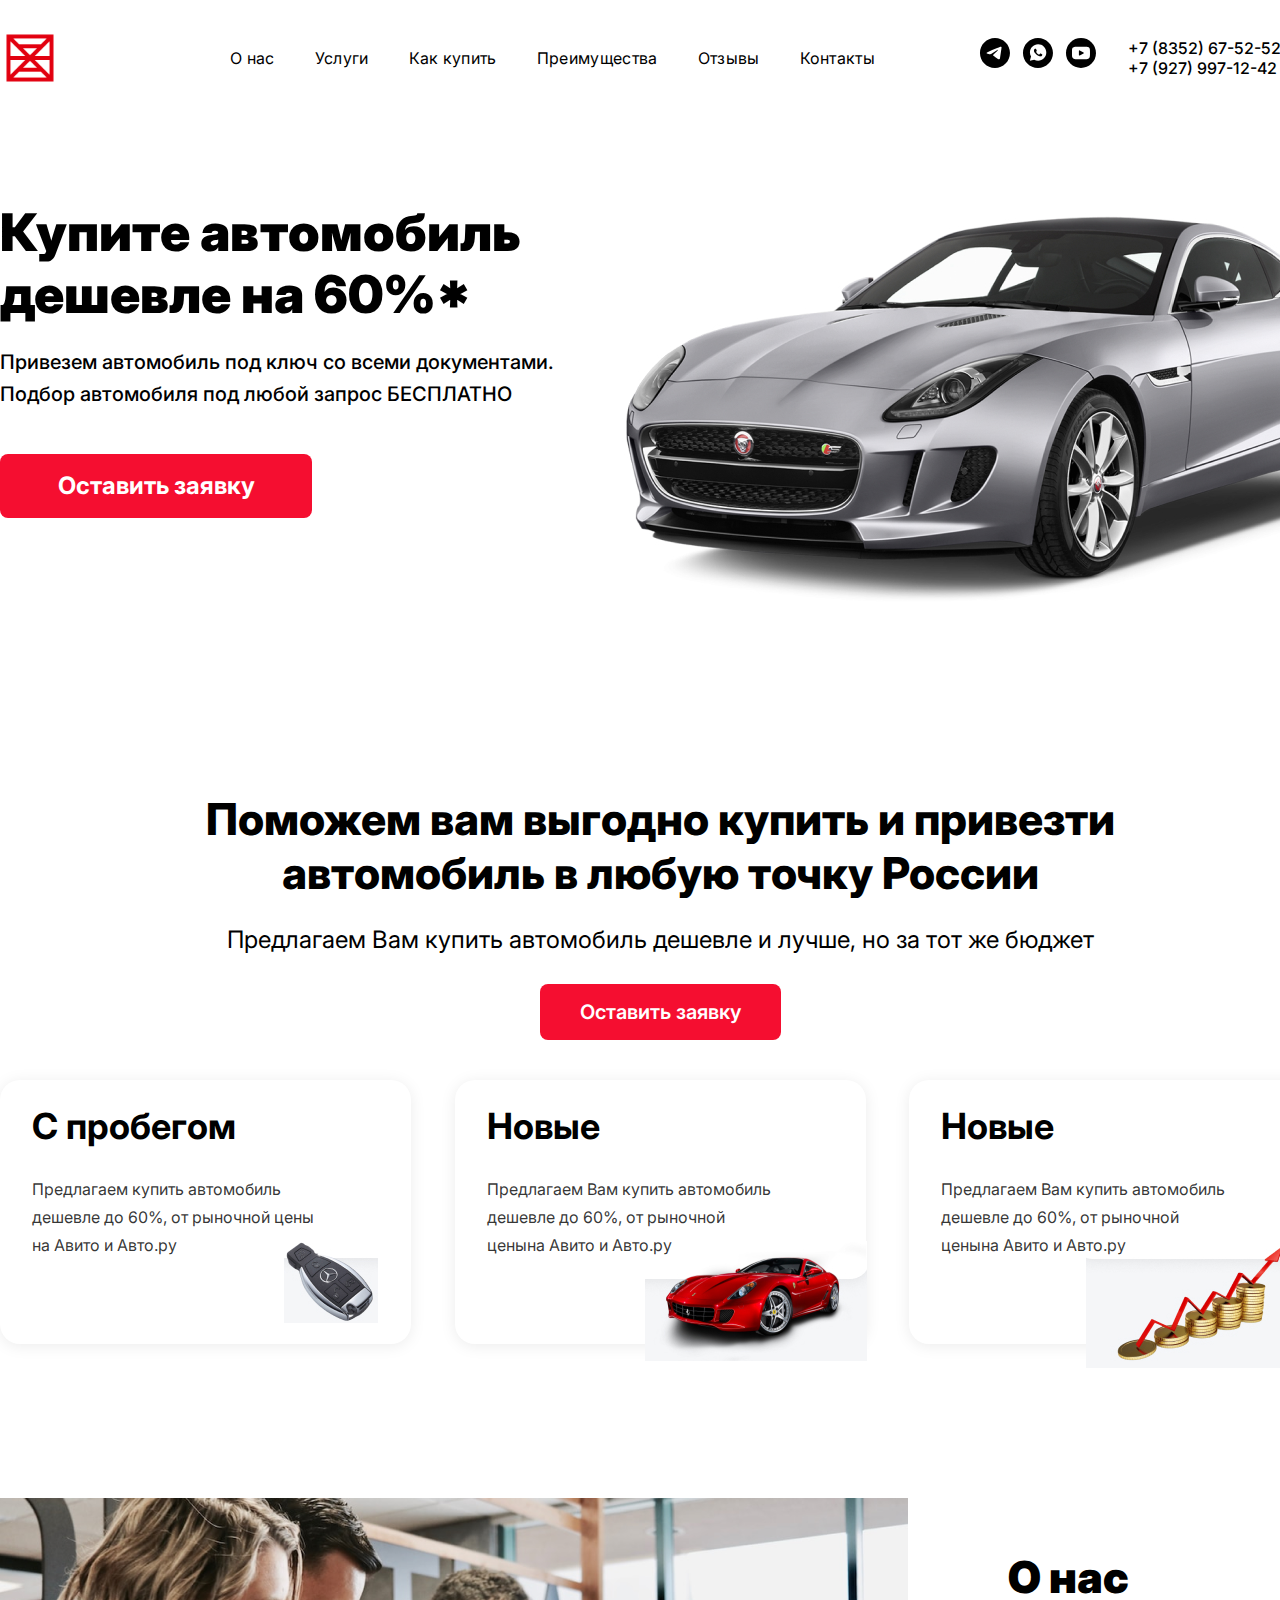
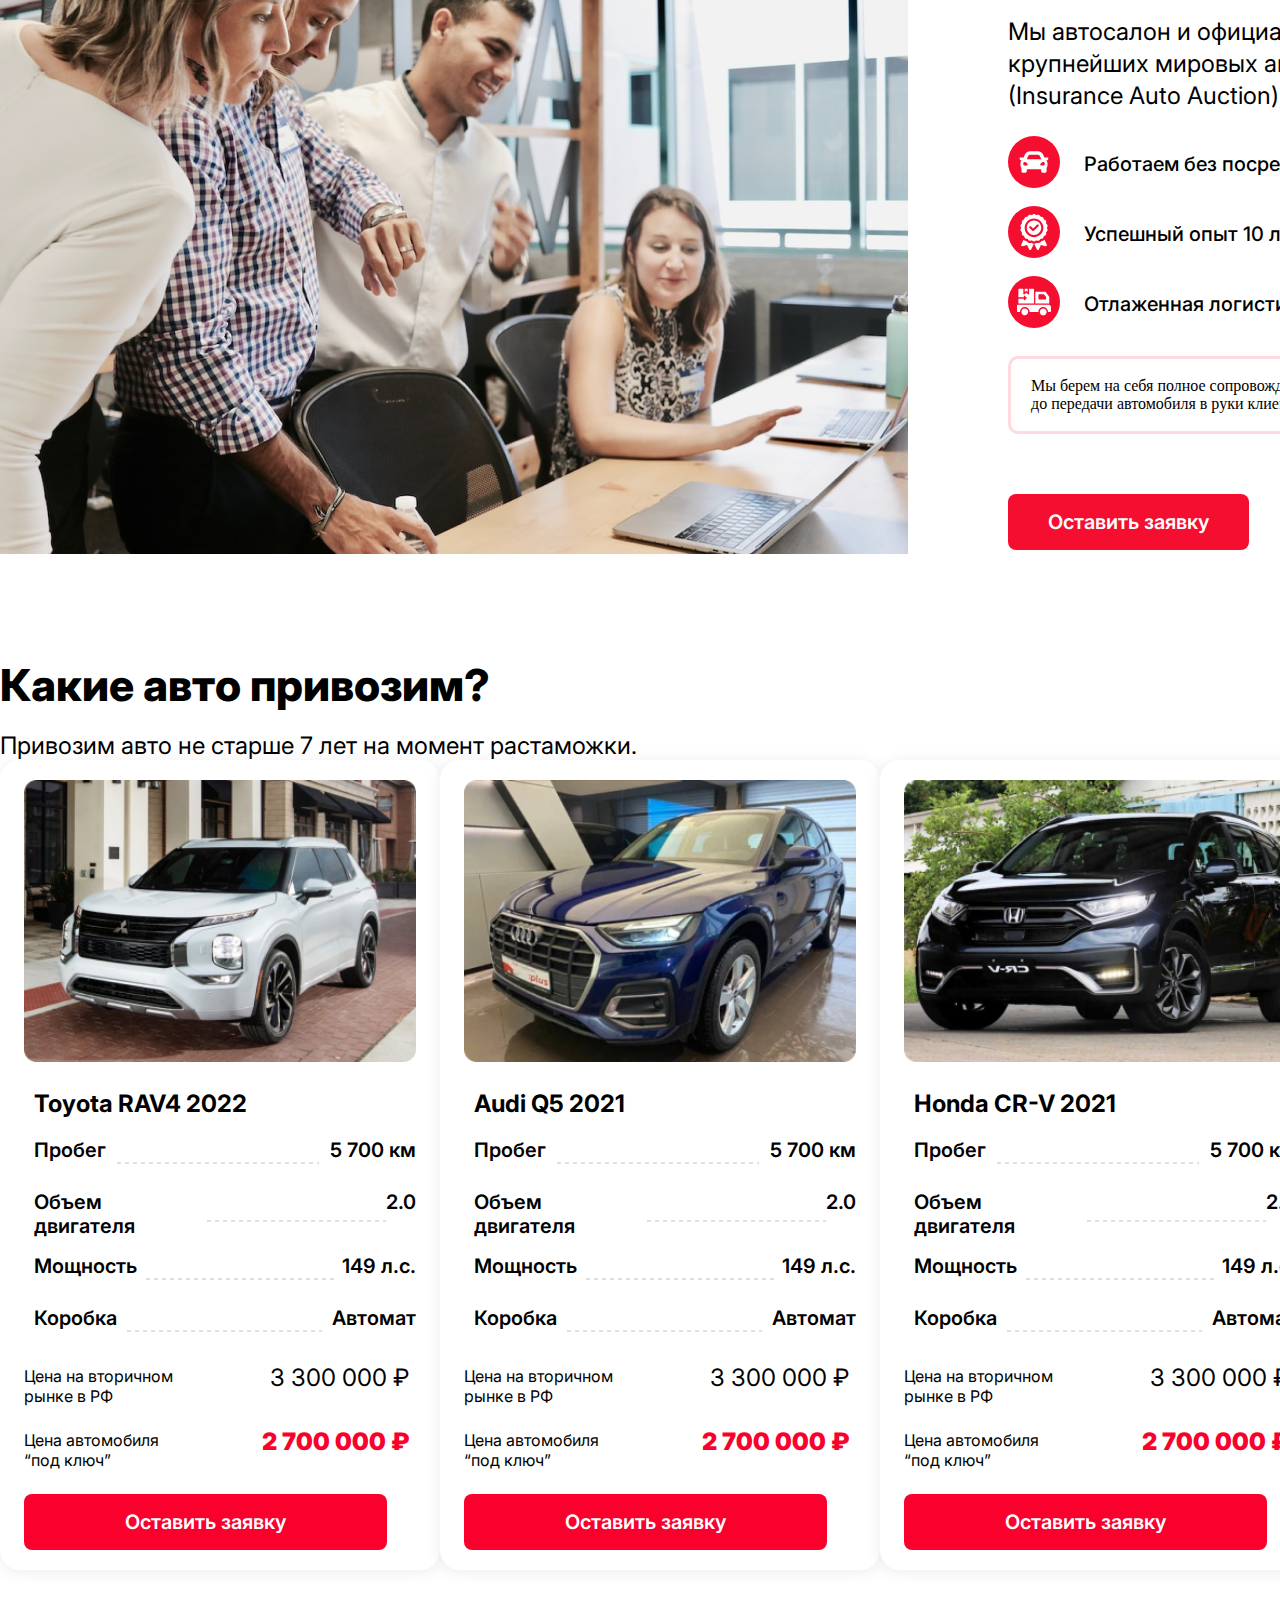
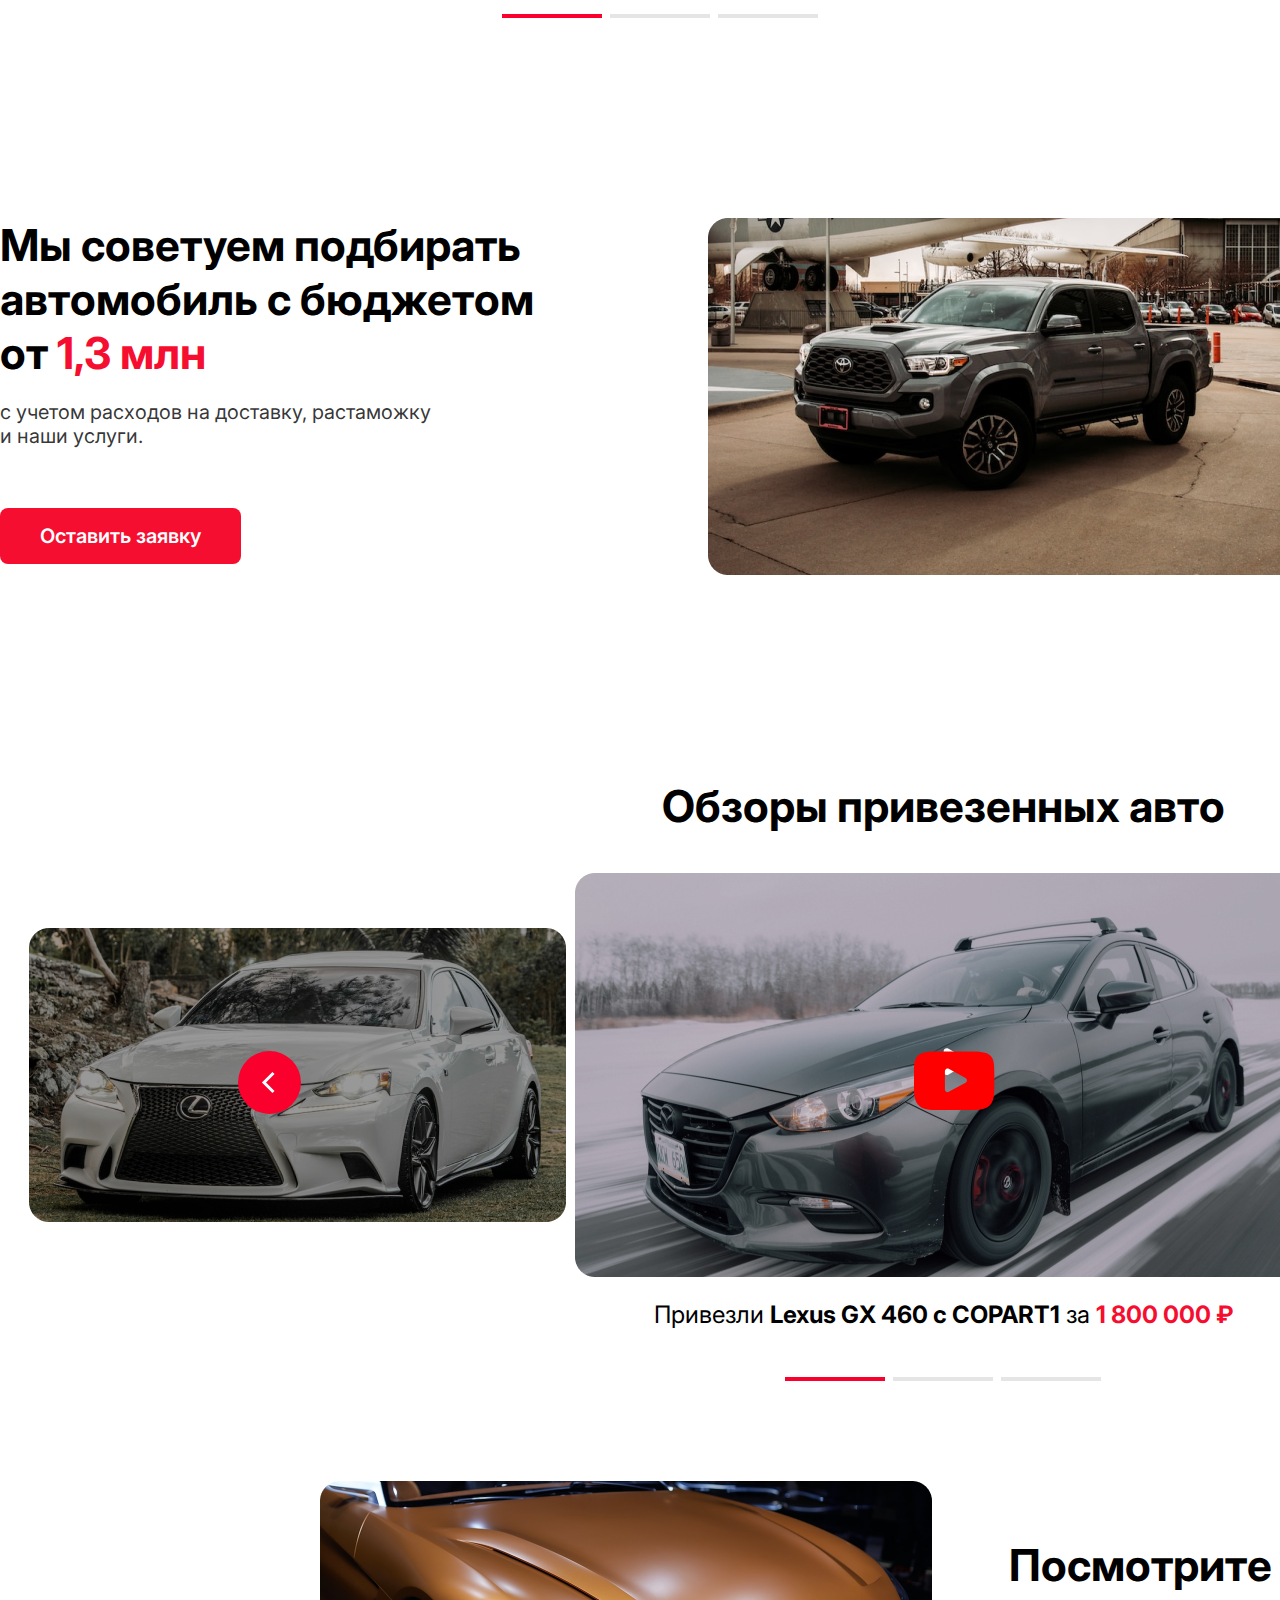
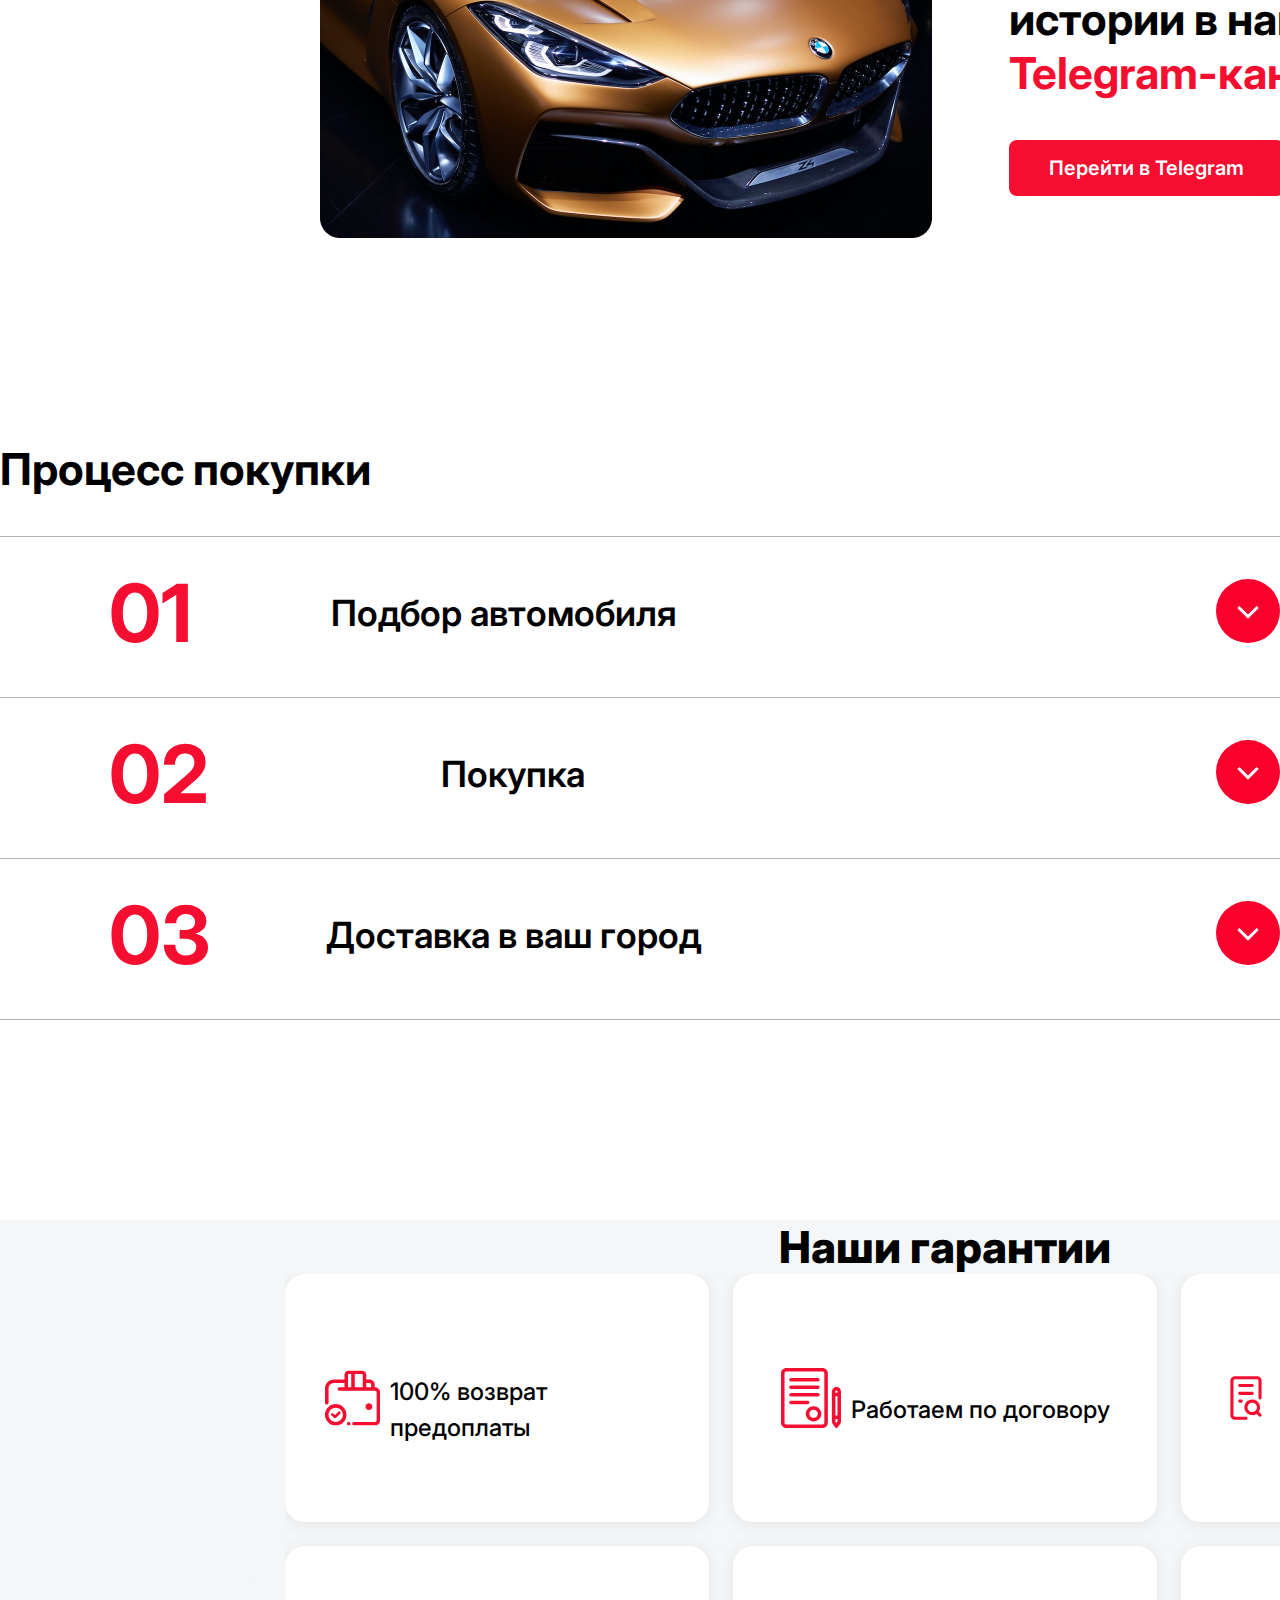
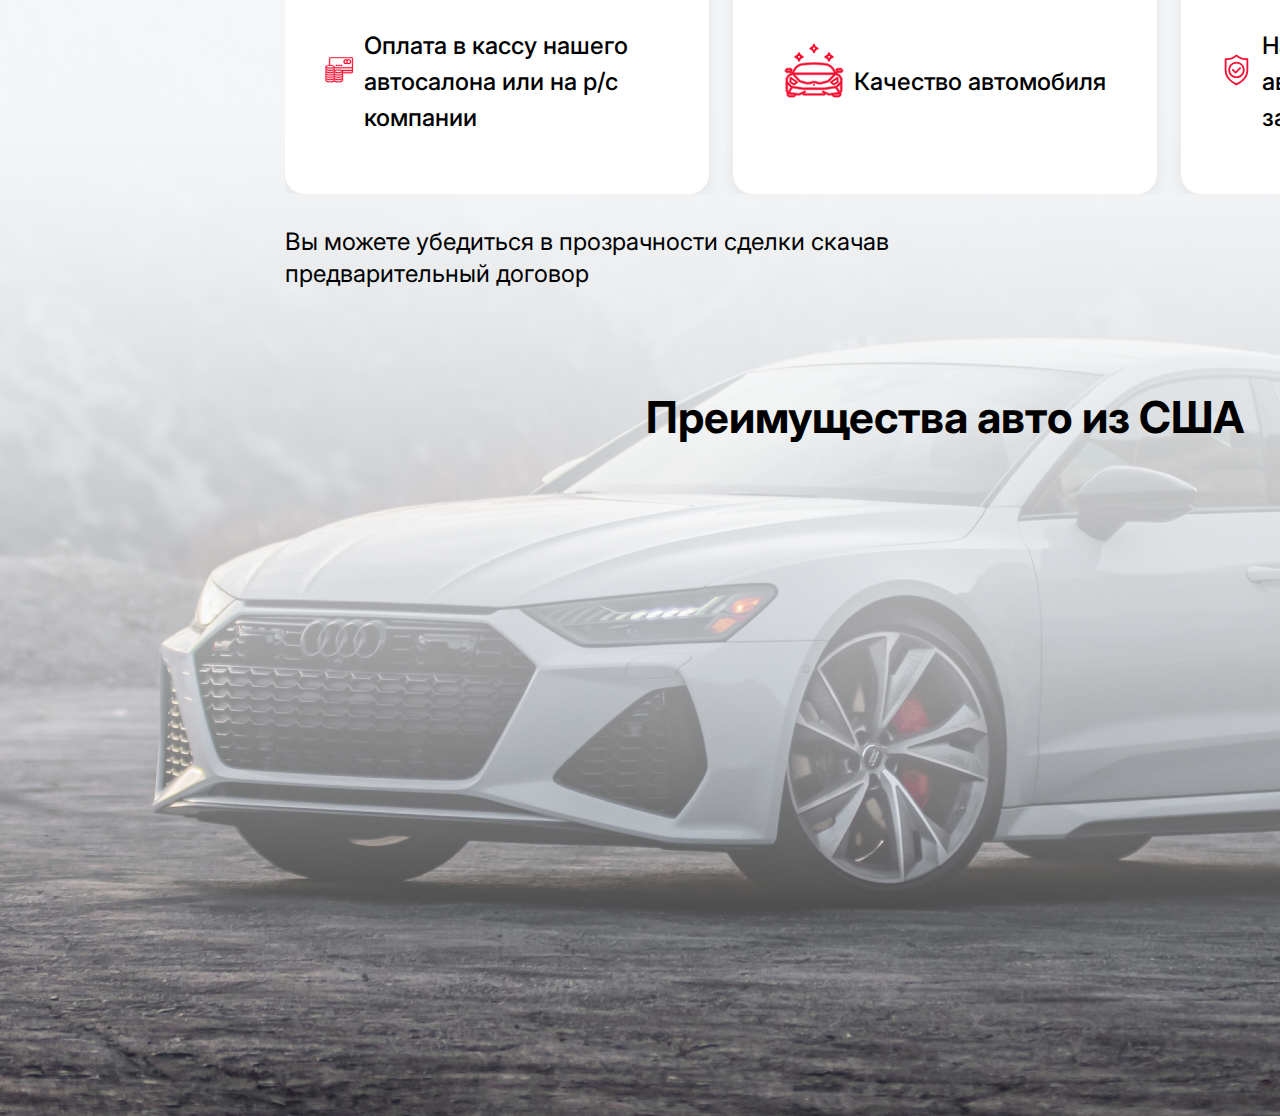
==== commit 79d162a2: "процесс" ====
--- a/car sales website/index.html
+++ b/car sales website/index.html
@@ -523,7 +523,7 @@
                         <div class="banner__title">
                             Мы советуем подбирать <br>
                             автомобиль с бюджетом <br>
-                            от <span class="banner__title--color">1,3 млн</span>  
+                            от <span class="banner__title--color">1,3 млн</span>
                         </div>
                         <div class="banner__desc">
                             c учетом расходов на доставку, растаможку <br>
@@ -542,9 +542,9 @@
                         </div>
                     </div>
                     <div class="banner__block--right">
-                      <div class="banner__image">
-                        <img src="images/Image4.png" alt="">
-                      </div>  
+                        <div class="banner__image">
+                            <img src="images/Image4.png" alt="">
+                        </div>
                     </div>
                 </div>
             </div>
@@ -556,33 +556,42 @@
                     <div class="review__img--left">
                         <img src="images/Image5.png" alt="">
                         <div class="review__img--svg-left">
-                            <svg xmlns="http://www.w3.org/2000/svg" width="63" height="63" viewBox="0 0 63 63" fill="none">
-                                <circle cx="31.5" cy="31.5" r="31.5" fill="#FA002C"/>
-                                <path d="M35.5 22L26 31.5L35.5 41" stroke="white" stroke-width="3"/>
+                            <svg xmlns="http://www.w3.org/2000/svg" width="63" height="63" viewBox="0 0 63 63"
+                                fill="none">
+                                <circle cx="31.5" cy="31.5" r="31.5" fill="#FA002C" />
+                                <path d="M35.5 22L26 31.5L35.5 41" stroke="white" stroke-width="3" />
                             </svg>
                         </div>
                     </div>
                     <div class="review__img--centr">
                         <img src="images/Image6.png" alt="">
                         <div class="review__img--svg-centr">
-                            <svg xmlns="http://www.w3.org/2000/svg" width="81" height="68" viewBox="0 0 81 68" fill="none">
-                                <path d="M52.2363 16.0337C54.2363 17.1884 54.2363 20.0751 52.2363 21.2298L34.1574 31.6677C32.1574 32.8224 29.6574 31.379 29.6574 29.0696L29.6574 8.19385C29.6574 5.88445 32.1574 4.44107 34.1574 5.59577L52.2363 16.0337Z" fill="white"/>
-                                <path d="M77.1853 13.4156C74.2861 9.83818 68.9335 8.37891 58.7111 8.37891H21.6039C11.1476 8.37891 5.70423 9.93231 2.81598 13.741C0 17.4546 0 22.9262 0 30.499V44.9328C0 59.6038 3.34114 67.0526 21.6039 67.0526H58.7114C67.5761 67.0526 72.4884 65.765 75.6663 62.6079C78.9253 59.3703 80.3158 54.0843 80.3158 44.9328V30.499C80.3158 22.5128 80.0979 17.0089 77.1853 13.4156ZM51.563 39.7086L34.7127 48.8502C34.336 49.0546 33.9241 49.156 33.5127 49.156C33.0468 49.156 32.582 49.0258 32.1704 48.7671C31.3952 48.2795 30.9218 47.4073 30.9218 46.4666V28.2421C30.9218 27.3029 31.3939 26.4316 32.1675 25.9437C32.9414 25.4558 33.9039 25.4225 34.7068 25.8555L51.557 34.9382C52.4143 35.4002 52.9527 36.3189 52.954 37.3212C52.955 38.3244 52.419 39.2444 51.563 39.7086Z" fill="#FF0000"/>
+                            <svg xmlns="http://www.w3.org/2000/svg" width="81" height="68" viewBox="0 0 81 68"
+                                fill="none">
+                                <path
+                                    d="M52.2363 16.0337C54.2363 17.1884 54.2363 20.0751 52.2363 21.2298L34.1574 31.6677C32.1574 32.8224 29.6574 31.379 29.6574 29.0696L29.6574 8.19385C29.6574 5.88445 32.1574 4.44107 34.1574 5.59577L52.2363 16.0337Z"
+                                    fill="white" />
+                                <path
+                                    d="M77.1853 13.4156C74.2861 9.83818 68.9335 8.37891 58.7111 8.37891H21.6039C11.1476 8.37891 5.70423 9.93231 2.81598 13.741C0 17.4546 0 22.9262 0 30.499V44.9328C0 59.6038 3.34114 67.0526 21.6039 67.0526H58.7114C67.5761 67.0526 72.4884 65.765 75.6663 62.6079C78.9253 59.3703 80.3158 54.0843 80.3158 44.9328V30.499C80.3158 22.5128 80.0979 17.0089 77.1853 13.4156ZM51.563 39.7086L34.7127 48.8502C34.336 49.0546 33.9241 49.156 33.5127 49.156C33.0468 49.156 32.582 49.0258 32.1704 48.7671C31.3952 48.2795 30.9218 47.4073 30.9218 46.4666V28.2421C30.9218 27.3029 31.3939 26.4316 32.1675 25.9437C32.9414 25.4558 33.9039 25.4225 34.7068 25.8555L51.557 34.9382C52.4143 35.4002 52.9527 36.3189 52.954 37.3212C52.955 38.3244 52.419 39.2444 51.563 39.7086Z"
+                                    fill="#FF0000" />
                             </svg>
                         </div>
                     </div>
                     <div class="review__img--right">
                         <img src="images/Image7.png" alt="">
                         <div class="review__img--svg-right">
-                            <svg xmlns="http://www.w3.org/2000/svg" width="63" height="63" viewBox="0 0 63 63" fill="none">
-                                <circle cx="31.5" cy="31.5" r="31.5" transform="rotate(-180 31.5 31.5)" fill="#FA002C"/>
-                                <path d="M27.5 41L37 31.5L27.5 22" stroke="white" stroke-width="3"/>
+                            <svg xmlns="http://www.w3.org/2000/svg" width="63" height="63" viewBox="0 0 63 63"
+                                fill="none">
+                                <circle cx="31.5" cy="31.5" r="31.5" transform="rotate(-180 31.5 31.5)"
+                                    fill="#FA002C" />
+                                <path d="M27.5 41L37 31.5L27.5 22" stroke="white" stroke-width="3" />
                             </svg>
                         </div>
                     </div>
                 </div>
                 <div class="review__desc">
-                    Привезли <span class="review__desc--bold">Lexus GX 460 с COPART1</span> за <span class="review__desc--color">1 800 000 ₽</span>
+                    Привезли <span class="review__desc--bold">Lexus GX 460 с COPART1</span> за <span
+                        class="review__desc--color">1 800 000 ₽</span>
                 </div>
                 <div class="catalog__pagination--row">
                     <div class="pagination__left">
@@ -603,7 +612,7 @@
                         <div class="review__bottom--title">
                             Посмотрите реальные <br> истории в нашем <br>
                             <span class="review__bottom-color">Telegram-канале</span>
-                            
+
                         </div>
                         <div class="review__bottom--button">
                             <div class="card__button--blcok">
@@ -619,6 +628,371 @@
                     </div>
                 </div>
             </div>
+            <div class="process__container">
+                <div class="process__title">
+                    Процесс покупки
+                </div>
+                <div class="process__line">
+
+                </div>
+                <div class="process__block">
+                    <div class="process__li">
+                        <div class="process__li--li">
+                            01
+                        </div>
+                        <div class="process__li--title">
+                            Подбор автомобиля
+                        </div>
+                        <div class="process__li--img">
+                            <svg xmlns="http://www.w3.org/2000/svg" width="64" height="64" viewBox="0 0 64 64"
+                                fill="none">
+                                <circle cx="32" cy="32" r="32" transform="rotate(-90 32 32)" fill="#FA002C" />
+                                <path d="M22.3496 27.9371L32.0004 37.5879L41.6512 27.9371" stroke="white"
+                                    stroke-width="3" />
+                            </svg>
+                        </div>
+                    </div>
+                    <div class="process__block--item">
+                        <div class="process__block--desc">
+                            <div class="process__undertitle">
+                                Консультация
+                            </div>
+                            <div class="process__undertitle--desc">
+                                Индивидуальный подход и консультация от опытных <br>
+                                специалистов по всем вопросам, связанным с выбором,<br>
+                                доставкой и стоимостью автомобиля и другими<br>
+                                расходами.
+                            </div>
+                        </div>
+                        <div class="process__block--desc">
+                            <div class="process__undertitle">
+                                Предварительный договор
+                            </div>
+                            <div class="process__undertitle--desc">
+                                Подписывается предварительный договор, на<br>
+                                подбор автомобиля согласно вашим требованиям, на<br>
+                                условиях: Депозитный платеж 1000$
+                                <div class="process__undertitle--button">
+                                    <button class="downloud">
+                                        <a href="путь_к_файлу_для_скачивания" download
+                                            class="process__undertitle--button">
+                                            <div class="downloud__img">
+                                                <svg xmlns="http://www.w3.org/2000/svg" width="24" height="24"
+                                                    viewBox="0 0 24 24" fill="none">
+                                                    <path
+                                                        d="M21 15V19C21 19.5304 20.7893 20.0391 20.4142 20.4142C20.0391 20.7893 19.5304 21 19 21H5C4.46957 21 3.96086 20.7893 3.58579 20.4142C3.21071 20.0391 3 19.5304 3 19V15"
+                                                        stroke="#F50E30" stroke-width="2" stroke-linecap="round"
+                                                        stroke-linejoin="round" />
+                                                    <path d="M7 10L12 15L17 10" stroke="#F50E30" stroke-width="2"
+                                                        stroke-linecap="round" stroke-linejoin="round" />
+                                                    <path d="M12 15V3" stroke="#F50E30" stroke-width="2"
+                                                        stroke-linecap="round" stroke-linejoin="round" />
+                                                </svg>
+                                            </div>
+                                            <div class="downloud__desc">
+                                                Скачать пример договора
+                                            </div>
+                                        </a>
+                                    </button>
+                                </div>
+                            </div>
+                        </div>
+                        <div class="process__block--desc">
+                            <div class="process__undertitle">
+                                Подбор автомобиля
+                            </div>
+                            <div class="process__undertitle--desc">
+                                Ваш персональный менеджер ведете поиск автомобиля,<br>
+                                на площадках наших партнеров IAAI и Copart. Период<br>
+                                поиска автомобиля в среднем занимает 2
+                                недели
+                            </div>
+                        </div>
+                    </div>
+                    <div class="process__line">
+
+                    </div>
+                    <div class="process__li">
+                        <div class="process__li--li">
+                            02
+                        </div>
+                        <div class="process__li--title">
+                            Покупка
+                        </div>
+                        <div class="process__li--img">
+                            <svg xmlns="http://www.w3.org/2000/svg" width="64" height="64" viewBox="0 0 64 64"
+                                fill="none">
+                                <circle cx="32" cy="32" r="32" transform="rotate(-90 32 32)" fill="#FA002C" />
+                                <path d="M22.3496 27.9371L32.0004 37.5879L41.6512 27.9371" stroke="white"
+                                    stroke-width="3" />
+                            </svg>
+                        </div>
+                    </div>
+                    <div class="process__line">
+
+                    </div>
+                    <div class="process__li">
+                        <div class="process__li--li">
+                            03
+                        </div>
+                        <div class="process__li--title">
+                            Доставка в ваш город
+                        </div>
+                        <div class="process__li--img">
+                            <svg xmlns="http://www.w3.org/2000/svg" width="64" height="64" viewBox="0 0 64 64"
+                                fill="none">
+                                <circle cx="32" cy="32" r="32" transform="rotate(-90 32 32)" fill="#FA002C" />
+                                <path d="M22.3496 27.9371L32.0004 37.5879L41.6512 27.9371" stroke="white"
+                                    stroke-width="3" />
+                            </svg>
+                        </div>
+                    </div>
+                    <div class="process__line">
+
+                    </div>
+                </div>
+            </div>
+            <div class="guarantee__container">
+                <div class="guarantee__container--box">
+                    <div class="guarantee__title">
+                        Наши гарантии
+                    </div>
+                    <div class="guarantee__box">
+                        <div class="box__item">
+                            <div class="box__item--img">
+                                <svg xmlns="http://www.w3.org/2000/svg" width="60" height="60" viewBox="0 0 60 60"
+                                    fill="none">
+                                    <g clip-path="url(#clip0_338_79)">
+                                        <path
+                                            d="M11.678 36.6426C5.24309 36.6426 0.0078125 41.8779 0.0078125 48.3128C0.0078125 54.7478 5.24309 59.983 11.678 59.983C18.113 59.983 23.3483 54.7478 23.3483 48.3128C23.3483 41.8779 18.113 36.6426 11.678 36.6426ZM11.678 56.1131C7.37699 56.1131 3.87773 52.6139 3.87773 48.3128C3.87773 44.0118 7.37699 40.5125 11.678 40.5125C15.9791 40.5125 19.4784 44.0118 19.4784 48.3128C19.4784 52.6139 15.9791 56.1131 11.678 56.1131Z"
+                                            fill="#F50E30" />
+                                        <path
+                                            d="M54.0658 18.2612V15.6006C54.0658 12.3997 51.4618 9.79574 48.2609 9.79574H44.8747V4.8374C44.8747 2.17006 42.7047 0 40.0373 0H26.0089C23.3415 0 21.1715 2.17006 21.1715 4.8374V9.79574H9.68262C4.34793 9.79574 0.0078125 14.1359 0.0078125 19.4705V35.0712C0.0078125 36.1399 0.87407 37.0061 1.94277 37.0061C3.01148 37.0061 3.87773 36.1399 3.87773 35.0712V19.4705C3.87773 16.2696 6.48171 13.6657 9.68262 13.6657H21.1715V18.2612H15.6084C14.5397 18.2612 13.6735 19.1275 13.6735 20.1962C13.6735 21.2649 14.5397 22.1311 15.6084 22.1311H54.1867C55.2536 22.1311 56.1217 23.0048 56.1217 24.0785V54.1666C56.1217 55.2404 55.2536 56.114 54.1867 56.114H31.5114C30.4427 56.114 29.5764 56.9803 29.5764 58.049C29.5764 59.1177 30.4427 59.9839 31.5114 59.9839H54.1867C57.3875 59.9839 59.9916 57.3743 59.9916 54.1666V24.0785C59.9916 21.0133 57.5734 18.2612 54.0658 18.2612ZM48.2609 13.6657C49.3278 13.6657 50.1959 14.5337 50.1959 15.6006V18.2612H44.8747V13.6657H48.2609ZM41.0048 4.8374V18.2612H32.3579V3.86992H40.0373C40.5708 3.86992 41.0048 4.30396 41.0048 4.8374ZM25.0414 4.8374C25.0414 4.30396 25.4754 3.86992 26.0089 3.86992H28.488V18.2612H25.0414V4.8374Z"
+                                            fill="#F50E30" />
+                                        <path
+                                            d="M51.4063 39.4854C51.4063 37.4516 49.7516 35.7969 47.7178 35.7969C45.6841 35.7969 44.0293 37.4516 44.0293 39.4854C44.0293 41.5192 45.6841 43.1739 47.7178 43.1739C49.7516 43.1739 51.4063 41.5192 51.4063 39.4854Z"
+                                            fill="#F50E30" />
+                                        <path
+                                            d="M23.9812 57.3089C22.9458 59.8009 27.0456 61.3138 27.6649 58.4276C28.1165 56.091 24.8127 55.2113 23.9812 57.3089Z"
+                                            fill="#F50E30" />
+                                        <path d="M8 48L11 50.5L15.5 46" stroke="#F50E30" stroke-width="3"
+                                            stroke-linecap="round" stroke-linejoin="round" />
+                                    </g>
+                                    <defs>
+                                        <clipPath id="clip0_338_79">
+                                            <rect width="60" height="60" fill="white" />
+                                        </clipPath>
+                                    </defs>
+                                </svg>
+                            </div>
+                            <div class="box__item--desc">
+                                100% возврат предоплаты
+                            </div>
+                        </div>
+                        <div class="box__item">
+                            <div class="box__item--img">
+                                <svg xmlns="http://www.w3.org/2000/svg" width="60" height="60" viewBox="0 0 60 60"
+                                    fill="none">
+                                    <g clip-path="url(#clip0_338_3)">
+                                        <path
+                                            d="M59.9678 26.2056L59.9649 23.5912C59.9615 21.1192 57.9257 19.1027 55.4266 19.0963C55.4225 19.0963 55.4186 19.0963 55.4146 19.0963C54.1961 19.0963 53.0536 19.5673 52.1969 20.423C51.3504 21.2684 50.8851 22.3902 50.8867 23.5813L50.9209 54.088C50.9213 54.4337 51.0236 54.7717 51.2151 55.0596L53.9793 59.2155C54.3041 59.704 54.8513 59.9981 55.4379 59.9998C55.4396 59.9998 55.4412 59.9998 55.443 59.9998C56.0276 59.9998 56.5743 59.709 56.901 59.2237L59.6993 55.0678C59.895 54.7772 59.9995 54.4345 59.9991 54.084L59.9678 26.2056ZM54.4025 23.5772C54.402 23.3272 54.5011 23.0904 54.6814 22.9104C54.8741 22.7178 55.1345 22.6119 55.4148 22.6119C55.4158 22.6119 55.4167 22.6119 55.4177 22.6119C55.9858 22.6134 56.4486 23.0549 56.4494 23.5957L56.4507 24.7727H54.4038L54.4025 23.5772ZM54.4076 28.2884H56.4545L56.476 47.3894H54.4291L54.4076 28.2884ZM55.4519 55.0815L54.436 53.5541L54.4331 50.9051H56.48L56.4829 53.5505L55.4519 55.0815Z"
+                                            fill="#F50E30" />
+                                        <path
+                                            d="M41.5701 0H5.27441C2.36664 0 0.000976562 2.36566 0.000976562 5.27344V54.7266C0.000976562 57.6343 2.36664 60 5.27441 60H41.5701C44.4779 60 46.8435 57.6343 46.8435 54.7266V5.27344C46.8435 2.36566 44.4779 0 41.5701 0ZM43.3279 54.7266C43.3279 55.6958 42.5393 56.4844 41.5701 56.4844H5.27441C4.30516 56.4844 3.5166 55.6958 3.5166 54.7266V5.27344C3.5166 4.30418 4.30516 3.51562 5.27441 3.51562H41.5701C42.5393 3.51562 43.3279 4.30418 43.3279 5.27344V54.7266Z"
+                                            fill="#F50E30" />
+                                        <path
+                                            d="M36.8572 9.92343H9.98926C9.01848 9.92343 8.23145 10.7105 8.23145 11.6812C8.23145 12.652 9.01848 13.4391 9.98926 13.4391H36.8572C37.828 13.4391 38.615 12.652 38.615 11.6812C38.615 10.7105 37.828 9.92343 36.8572 9.92343Z"
+                                            fill="#F50E30" />
+                                        <path
+                                            d="M36.8572 17.5058H9.98926C9.01848 17.5058 8.23145 18.2928 8.23145 19.2636C8.23145 20.2344 9.01848 21.0214 9.98926 21.0214H36.8572C37.828 21.0214 38.615 20.2344 38.615 19.2636C38.615 18.2928 37.828 17.5058 36.8572 17.5058Z"
+                                            fill="#F50E30" />
+                                        <path
+                                            d="M36.8572 25.0882H9.98926C9.01848 25.0882 8.23145 25.8752 8.23145 26.846C8.23145 27.8168 9.01848 28.6038 9.98926 28.6038H36.8572C37.828 28.6038 38.615 27.8168 38.615 26.846C38.615 25.8752 37.828 25.0882 36.8572 25.0882Z"
+                                            fill="#F50E30" />
+                                        <path
+                                            d="M26.5641 32.6706H9.98926C9.01848 32.6706 8.23145 33.4576 8.23145 34.4284C8.23145 35.3992 9.01848 36.1862 9.98926 36.1862H26.5641C27.5349 36.1862 28.322 35.3992 28.322 34.4284C28.322 33.4576 27.5349 32.6706 26.5641 32.6706Z"
+                                            fill="#F50E30" />
+                                        <path
+                                            d="M32.585 38.1546C28.2959 38.1546 24.8066 41.593 24.8066 45.8193C24.8066 50.0455 28.296 53.4838 32.585 53.4838C36.8739 53.4838 40.3633 50.0455 40.3633 45.8193C40.3633 41.593 36.874 38.1546 32.585 38.1546ZM32.585 49.9683C30.2344 49.9683 28.3223 48.1071 28.3223 45.8194C28.3223 43.5316 30.2345 41.6703 32.585 41.6703C34.9354 41.6703 36.8477 43.5316 36.8477 45.8194C36.8477 48.1071 34.9355 49.9683 32.585 49.9683Z"
+                                            fill="#F50E30" />
+                                    </g>
+                                    <defs>
+                                        <clipPath id="clip0_338_3">
+                                            <rect width="60" height="60" fill="white" />
+                                        </clipPath>
+                                    </defs>
+                                </svg>
+                            </div>
+                            <div class="box__item--desc">
+                                Работаем по договору
+                            </div>
+                        </div>
+                        <div class="box__item">
+                            <div class="box__item--img">
+                                <svg xmlns="http://www.w3.org/2000/svg" width="60" height="60" viewBox="0 0 60 60"
+                                    fill="none">
+                                    <path
+                                        d="M45.3126 46.4119C46.5991 44.4683 47.1178 42.1162 46.7683 39.8118C46.4187 37.5074 45.2258 35.4149 43.4209 33.9402C41.616 32.4656 39.3277 31.7138 36.9999 31.8307C34.672 31.9476 32.4706 32.9249 30.8225 34.573C29.1744 36.221 28.1971 38.4225 28.0802 40.7503C27.9633 43.0781 28.7151 45.3664 30.1898 47.1714C31.6645 48.9763 33.7569 50.1692 36.0613 50.5187C38.3657 50.8683 40.7178 50.3495 42.6614 49.0631L45.5489 51.9506C45.9025 52.2922 46.3762 52.4812 46.8678 52.4769C47.3594 52.4726 47.8297 52.2754 48.1773 51.9278C48.5249 51.5801 48.7221 51.1099 48.7264 50.6182C48.7307 50.1266 48.5417 49.653 48.2001 49.2994L45.3126 46.4119ZM31.8745 41.25C31.8745 40.1375 32.2044 39.0499 32.8225 38.1249C33.4406 37.1999 34.3191 36.4789 35.3469 36.0532C36.3748 35.6274 37.5058 35.516 38.5969 35.7331C39.688 35.9501 40.6903 36.4858 41.477 37.2725C42.2637 38.0592 42.7994 39.0615 43.0164 40.1526C43.2335 41.2438 43.1221 42.3748 42.6963 43.4026C42.2706 44.4304 41.5496 45.3089 40.6246 45.927C39.6996 46.5451 38.612 46.875 37.4995 46.875C36.0077 46.875 34.5769 46.2824 33.522 45.2275C32.4672 44.1726 31.8745 42.7418 31.8745 41.25Z"
+                                        fill="#F50E30" />
+                                    <path
+                                        d="M43.125 3.75H16.875C15.3832 3.75 13.9524 4.34263 12.8975 5.39752C11.8426 6.45242 11.25 7.88316 11.25 9.375V50.625C11.25 52.1168 11.8426 53.5476 12.8975 54.6025C13.9524 55.6574 15.3832 56.25 16.875 56.25H30C30.4973 56.25 30.9742 56.0525 31.3258 55.7008C31.6775 55.3492 31.875 54.8723 31.875 54.375C31.875 53.8777 31.6775 53.4008 31.3258 53.0492C30.9742 52.6975 30.4973 52.5 30 52.5H16.875C16.3777 52.5 15.9008 52.3025 15.5492 51.9508C15.1975 51.5992 15 51.1223 15 50.625V9.375C15 8.87772 15.1975 8.40081 15.5492 8.04918C15.9008 7.69754 16.3777 7.5 16.875 7.5H43.125C43.6223 7.5 44.0992 7.69754 44.4508 8.04918C44.8025 8.40081 45 8.87772 45 9.375V30C45 30.4973 45.1975 30.9742 45.5492 31.3258C45.9008 31.6775 46.3777 31.875 46.875 31.875C47.3723 31.875 47.8492 31.6775 48.2008 31.3258C48.5525 30.9742 48.75 30.4973 48.75 30V9.375C48.75 7.88316 48.1574 6.45242 47.1025 5.39752C46.0476 4.34263 44.6168 3.75 43.125 3.75Z"
+                                        fill="#F50E30" />
+                                    <path
+                                        d="M22.5 16.875H37.5C37.9973 16.875 38.4742 16.6775 38.8258 16.3258C39.1775 15.9742 39.375 15.4973 39.375 15C39.375 14.5027 39.1775 14.0258 38.8258 13.6742C38.4742 13.3225 37.9973 13.125 37.5 13.125H22.5C22.0027 13.125 21.5258 13.3225 21.1742 13.6742C20.8225 14.0258 20.625 14.5027 20.625 15C20.625 15.4973 20.8225 15.9742 21.1742 16.3258C21.5258 16.6775 22.0027 16.875 22.5 16.875Z"
+                                        fill="#F50E30" />
+                                    <path
+                                        d="M39.375 24.375C39.375 23.8777 39.1775 23.4008 38.8258 23.0492C38.4742 22.6975 37.9973 22.5 37.5 22.5H22.5C22.0027 22.5 21.5258 22.6975 21.1742 23.0492C20.8225 23.4008 20.625 23.8777 20.625 24.375C20.625 24.8723 20.8225 25.3492 21.1742 25.7008C21.5258 26.0525 22.0027 26.25 22.5 26.25H37.5C37.9973 26.25 38.4742 26.0525 38.8258 25.7008C39.1775 25.3492 39.375 24.8723 39.375 24.375Z"
+                                        fill="#F50E30" />
+                                    <path
+                                        d="M22.5 31.875C22.0027 31.875 21.5258 32.0725 21.1742 32.4242C20.8225 32.7758 20.625 33.2527 20.625 33.75C20.625 34.2473 20.8225 34.7242 21.1742 35.0758C21.5258 35.4275 22.0027 35.625 22.5 35.625H24.375C24.8723 35.625 25.3492 35.4275 25.7008 35.0758C26.0525 34.7242 26.25 34.2473 26.25 33.75C26.25 33.2527 26.0525 32.7758 25.7008 32.4242C25.3492 32.0725 24.8723 31.875 24.375 31.875H22.5Z"
+                                        fill="#F50E30" />
+                                </svg>
+                            </div>
+                            <div class="box__item--desc">
+                                Договор без мелкого шрифта
+                            </div>
+                        </div>
+                        <div class="box__item">
+                            <div class="box__item--img">
+                                <svg xmlns="http://www.w3.org/2000/svg" width="60" height="60" viewBox="0 0 60 60"
+                                    fill="none">
+                                    <mask id="path-1-outside-1_338_28" maskUnits="userSpaceOnUse" x="0" y="2" width="60"
+                                        height="55" fill="black">
+                                        <rect fill="white" y="2" width="60" height="55" />
+                                        <path
+                                            d="M56.1 3H11.6333C10.0317 3 8.73333 4.2943 8.73333 5.89091V19.4541C4.7236 19.7432 1 20.9535 1 23.2364V52.1455C1 54.7935 6.0112 56 10.6667 56C14.0867 56 17.6905 55.3457 19.3667 53.9513C21.0429 55.3457 24.6466 56 28.0667 56C32.7221 56 37.7333 54.7935 37.7333 52.1455V36.7273H56.1C57.7016 36.7273 59 35.433 59 33.8364V5.89091C59 4.2943 57.7016 3 56.1 3ZM10.6667 5.89091C10.6667 5.35871 11.0995 4.92727 11.6333 4.92727H56.1C56.6339 4.92727 57.0667 5.35871 57.0667 5.89091V24.2H20.3333V23.2364C20.3333 20.5883 15.3221 19.3818 10.6667 19.3818V5.89091ZM57.0667 29.9818H34.7222C32.57 29.3062 30.3227 28.9808 28.0667 29.0182C25.4161 28.9304 22.7779 29.4156 20.3333 30.4405V26.1273H57.0667V29.9818ZM35.8 47.3273C35.8 47.8226 33.1407 49.2545 28.0667 49.2545C22.9926 49.2545 20.3333 47.8226 20.3333 47.3273V44.9413C22.7779 45.9662 25.4161 46.4514 28.0667 46.3636C30.7172 46.4514 33.3554 45.9662 35.8 44.9413V47.3273ZM35.8 32.8727C35.8 33.368 33.1407 34.8 28.0667 34.8C22.9926 34.8 20.3333 33.368 20.3333 32.8727C20.3333 32.3774 22.9926 30.9455 28.0667 30.9455C33.1407 30.9455 35.8 32.3774 35.8 32.8727ZM35.8 37.6909C35.8 38.1862 33.1407 39.6182 28.0667 39.6182C22.9926 39.6182 20.3333 38.1862 20.3333 37.6909V35.3049C22.7779 36.3298 25.4161 36.815 28.0667 36.7273C30.7172 36.815 33.3554 36.3298 35.8 35.3049V37.6909ZM18.4 28.0545C18.4 28.5499 15.7407 29.9818 10.6667 29.9818C5.59263 29.9818 2.93333 28.5499 2.93333 28.0545V25.6686C5.37794 26.6935 8.01613 27.1787 10.6667 27.0909C13.3172 27.1787 15.9554 26.6935 18.4 25.6686V28.0545ZM10.6667 31.9091C13.3172 31.9969 15.9554 31.5116 18.4 30.4868V32.8727C18.4 33.368 15.7407 34.8 10.6667 34.8C5.59263 34.8 2.93333 33.368 2.93333 32.8727V30.4868C5.37794 31.5116 8.01613 31.9969 10.6667 31.9091ZM10.6667 36.7273C13.3172 36.815 15.9554 36.3298 18.4 35.3049V37.6909C18.4 38.1862 15.7407 39.6182 10.6667 39.6182C5.59263 39.6182 2.93333 38.1862 2.93333 37.6909V35.3049C5.37794 36.3298 8.01613 36.815 10.6667 36.7273ZM10.6667 41.5455C13.3172 41.6332 15.9554 41.148 18.4 40.1231V42.5091C18.4 43.0044 15.7407 44.4364 10.6667 44.4364C5.59263 44.4364 2.93333 43.0044 2.93333 42.5091V40.1231C5.37794 41.148 8.01613 41.6332 10.6667 41.5455ZM2.93333 44.9413C5.37794 45.9662 8.01613 46.4514 10.6667 46.3636C13.3172 46.4514 15.9554 45.9662 18.4 44.9413V47.3273C18.4 47.8226 15.7407 49.2545 10.6667 49.2545C5.59263 49.2545 2.93333 47.8226 2.93333 47.3273V44.9413ZM35.8 42.5091C35.8 43.0044 33.1407 44.4364 28.0667 44.4364C22.9926 44.4364 20.3333 43.0044 20.3333 42.5091V40.1231C22.7779 41.148 25.4161 41.6332 28.0667 41.5455C30.7172 41.6332 33.3554 41.148 35.8 40.1231V42.5091ZM10.6667 21.3091C15.7407 21.3091 18.4 22.7411 18.4 23.2364C18.4 23.7317 15.7407 25.1636 10.6667 25.1636C5.59263 25.1636 2.93333 23.7317 2.93333 23.2364C2.93333 22.7411 5.59263 21.3091 10.6667 21.3091ZM10.6667 54.0727C5.59263 54.0727 2.93333 52.6408 2.93333 52.1455V49.7595C5.37794 50.7844 8.01613 51.2696 10.6667 51.1818C13.3172 51.2696 15.9554 50.7844 18.4 49.7595V52.1455C18.4 52.6408 15.7407 54.0727 10.6667 54.0727ZM28.0667 54.0727C22.9926 54.0727 20.3333 52.6408 20.3333 52.1455V49.7595C22.7779 50.7844 25.4161 51.2696 28.0667 51.1818C30.7172 51.2696 33.3554 50.7844 35.8 49.7595V52.1455C35.8 52.6408 33.1407 54.0727 28.0667 54.0727ZM56.1 34.8H37.7333V32.8727C37.732 32.5358 37.6462 32.2046 37.4839 31.9091H57.0667V33.8364C57.0667 34.3686 56.6339 34.8 56.1 34.8Z" />
+                                    </mask>
+                                    <path
+                                        d="M56.1 3H11.6333C10.0317 3 8.73333 4.2943 8.73333 5.89091V19.4541C4.7236 19.7432 1 20.9535 1 23.2364V52.1455C1 54.7935 6.0112 56 10.6667 56C14.0867 56 17.6905 55.3457 19.3667 53.9513C21.0429 55.3457 24.6466 56 28.0667 56C32.7221 56 37.7333 54.7935 37.7333 52.1455V36.7273H56.1C57.7016 36.7273 59 35.433 59 33.8364V5.89091C59 4.2943 57.7016 3 56.1 3ZM10.6667 5.89091C10.6667 5.35871 11.0995 4.92727 11.6333 4.92727H56.1C56.6339 4.92727 57.0667 5.35871 57.0667 5.89091V24.2H20.3333V23.2364C20.3333 20.5883 15.3221 19.3818 10.6667 19.3818V5.89091ZM57.0667 29.9818H34.7222C32.57 29.3062 30.3227 28.9808 28.0667 29.0182C25.4161 28.9304 22.7779 29.4156 20.3333 30.4405V26.1273H57.0667V29.9818ZM35.8 47.3273C35.8 47.8226 33.1407 49.2545 28.0667 49.2545C22.9926 49.2545 20.3333 47.8226 20.3333 47.3273V44.9413C22.7779 45.9662 25.4161 46.4514 28.0667 46.3636C30.7172 46.4514 33.3554 45.9662 35.8 44.9413V47.3273ZM35.8 32.8727C35.8 33.368 33.1407 34.8 28.0667 34.8C22.9926 34.8 20.3333 33.368 20.3333 32.8727C20.3333 32.3774 22.9926 30.9455 28.0667 30.9455C33.1407 30.9455 35.8 32.3774 35.8 32.8727ZM35.8 37.6909C35.8 38.1862 33.1407 39.6182 28.0667 39.6182C22.9926 39.6182 20.3333 38.1862 20.3333 37.6909V35.3049C22.7779 36.3298 25.4161 36.815 28.0667 36.7273C30.7172 36.815 33.3554 36.3298 35.8 35.3049V37.6909ZM18.4 28.0545C18.4 28.5499 15.7407 29.9818 10.6667 29.9818C5.59263 29.9818 2.93333 28.5499 2.93333 28.0545V25.6686C5.37794 26.6935 8.01613 27.1787 10.6667 27.0909C13.3172 27.1787 15.9554 26.6935 18.4 25.6686V28.0545ZM10.6667 31.9091C13.3172 31.9969 15.9554 31.5116 18.4 30.4868V32.8727C18.4 33.368 15.7407 34.8 10.6667 34.8C5.59263 34.8 2.93333 33.368 2.93333 32.8727V30.4868C5.37794 31.5116 8.01613 31.9969 10.6667 31.9091ZM10.6667 36.7273C13.3172 36.815 15.9554 36.3298 18.4 35.3049V37.6909C18.4 38.1862 15.7407 39.6182 10.6667 39.6182C5.59263 39.6182 2.93333 38.1862 2.93333 37.6909V35.3049C5.37794 36.3298 8.01613 36.815 10.6667 36.7273ZM10.6667 41.5455C13.3172 41.6332 15.9554 41.148 18.4 40.1231V42.5091C18.4 43.0044 15.7407 44.4364 10.6667 44.4364C5.59263 44.4364 2.93333 43.0044 2.93333 42.5091V40.1231C5.37794 41.148 8.01613 41.6332 10.6667 41.5455ZM2.93333 44.9413C5.37794 45.9662 8.01613 46.4514 10.6667 46.3636C13.3172 46.4514 15.9554 45.9662 18.4 44.9413V47.3273C18.4 47.8226 15.7407 49.2545 10.6667 49.2545C5.59263 49.2545 2.93333 47.8226 2.93333 47.3273V44.9413ZM35.8 42.5091C35.8 43.0044 33.1407 44.4364 28.0667 44.4364C22.9926 44.4364 20.3333 43.0044 20.3333 42.5091V40.1231C22.7779 41.148 25.4161 41.6332 28.0667 41.5455C30.7172 41.6332 33.3554 41.148 35.8 40.1231V42.5091ZM10.6667 21.3091C15.7407 21.3091 18.4 22.7411 18.4 23.2364C18.4 23.7317 15.7407 25.1636 10.6667 25.1636C5.59263 25.1636 2.93333 23.7317 2.93333 23.2364C2.93333 22.7411 5.59263 21.3091 10.6667 21.3091ZM10.6667 54.0727C5.59263 54.0727 2.93333 52.6408 2.93333 52.1455V49.7595C5.37794 50.7844 8.01613 51.2696 10.6667 51.1818C13.3172 51.2696 15.9554 50.7844 18.4 49.7595V52.1455C18.4 52.6408 15.7407 54.0727 10.6667 54.0727ZM28.0667 54.0727C22.9926 54.0727 20.3333 52.6408 20.3333 52.1455V49.7595C22.7779 50.7844 25.4161 51.2696 28.0667 51.1818C30.7172 51.2696 33.3554 50.7844 35.8 49.7595V52.1455C35.8 52.6408 33.1407 54.0727 28.0667 54.0727ZM56.1 34.8H37.7333V32.8727C37.732 32.5358 37.6462 32.2046 37.4839 31.9091H57.0667V33.8364C57.0667 34.3686 56.6339 34.8 56.1 34.8Z"
+                                        fill="#F50E30" />
+                                    <path
+                                        d="M56.1 3H11.6333C10.0317 3 8.73333 4.2943 8.73333 5.89091V19.4541C4.7236 19.7432 1 20.9535 1 23.2364V52.1455C1 54.7935 6.0112 56 10.6667 56C14.0867 56 17.6905 55.3457 19.3667 53.9513C21.0429 55.3457 24.6466 56 28.0667 56C32.7221 56 37.7333 54.7935 37.7333 52.1455V36.7273H56.1C57.7016 36.7273 59 35.433 59 33.8364V5.89091C59 4.2943 57.7016 3 56.1 3ZM10.6667 5.89091C10.6667 5.35871 11.0995 4.92727 11.6333 4.92727H56.1C56.6339 4.92727 57.0667 5.35871 57.0667 5.89091V24.2H20.3333V23.2364C20.3333 20.5883 15.3221 19.3818 10.6667 19.3818V5.89091ZM57.0667 29.9818H34.7222C32.57 29.3062 30.3227 28.9808 28.0667 29.0182C25.4161 28.9304 22.7779 29.4156 20.3333 30.4405V26.1273H57.0667V29.9818ZM35.8 47.3273C35.8 47.8226 33.1407 49.2545 28.0667 49.2545C22.9926 49.2545 20.3333 47.8226 20.3333 47.3273V44.9413C22.7779 45.9662 25.4161 46.4514 28.0667 46.3636C30.7172 46.4514 33.3554 45.9662 35.8 44.9413V47.3273ZM35.8 32.8727C35.8 33.368 33.1407 34.8 28.0667 34.8C22.9926 34.8 20.3333 33.368 20.3333 32.8727C20.3333 32.3774 22.9926 30.9455 28.0667 30.9455C33.1407 30.9455 35.8 32.3774 35.8 32.8727ZM35.8 37.6909C35.8 38.1862 33.1407 39.6182 28.0667 39.6182C22.9926 39.6182 20.3333 38.1862 20.3333 37.6909V35.3049C22.7779 36.3298 25.4161 36.815 28.0667 36.7273C30.7172 36.815 33.3554 36.3298 35.8 35.3049V37.6909ZM18.4 28.0545C18.4 28.5499 15.7407 29.9818 10.6667 29.9818C5.59263 29.9818 2.93333 28.5499 2.93333 28.0545V25.6686C5.37794 26.6935 8.01613 27.1787 10.6667 27.0909C13.3172 27.1787 15.9554 26.6935 18.4 25.6686V28.0545ZM10.6667 31.9091C13.3172 31.9969 15.9554 31.5116 18.4 30.4868V32.8727C18.4 33.368 15.7407 34.8 10.6667 34.8C5.59263 34.8 2.93333 33.368 2.93333 32.8727V30.4868C5.37794 31.5116 8.01613 31.9969 10.6667 31.9091ZM10.6667 36.7273C13.3172 36.815 15.9554 36.3298 18.4 35.3049V37.6909C18.4 38.1862 15.7407 39.6182 10.6667 39.6182C5.59263 39.6182 2.93333 38.1862 2.93333 37.6909V35.3049C5.37794 36.3298 8.01613 36.815 10.6667 36.7273ZM10.6667 41.5455C13.3172 41.6332 15.9554 41.148 18.4 40.1231V42.5091C18.4 43.0044 15.7407 44.4364 10.6667 44.4364C5.59263 44.4364 2.93333 43.0044 2.93333 42.5091V40.1231C5.37794 41.148 8.01613 41.6332 10.6667 41.5455ZM2.93333 44.9413C5.37794 45.9662 8.01613 46.4514 10.6667 46.3636C13.3172 46.4514 15.9554 45.9662 18.4 44.9413V47.3273C18.4 47.8226 15.7407 49.2545 10.6667 49.2545C5.59263 49.2545 2.93333 47.8226 2.93333 47.3273V44.9413ZM35.8 42.5091C35.8 43.0044 33.1407 44.4364 28.0667 44.4364C22.9926 44.4364 20.3333 43.0044 20.3333 42.5091V40.1231C22.7779 41.148 25.4161 41.6332 28.0667 41.5455C30.7172 41.6332 33.3554 41.148 35.8 40.1231V42.5091ZM10.6667 21.3091C15.7407 21.3091 18.4 22.7411 18.4 23.2364C18.4 23.7317 15.7407 25.1636 10.6667 25.1636C5.59263 25.1636 2.93333 23.7317 2.93333 23.2364C2.93333 22.7411 5.59263 21.3091 10.6667 21.3091ZM10.6667 54.0727C5.59263 54.0727 2.93333 52.6408 2.93333 52.1455V49.7595C5.37794 50.7844 8.01613 51.2696 10.6667 51.1818C13.3172 51.2696 15.9554 50.7844 18.4 49.7595V52.1455C18.4 52.6408 15.7407 54.0727 10.6667 54.0727ZM28.0667 54.0727C22.9926 54.0727 20.3333 52.6408 20.3333 52.1455V49.7595C22.7779 50.7844 25.4161 51.2696 28.0667 51.1818C30.7172 51.2696 33.3554 50.7844 35.8 49.7595V52.1455C35.8 52.6408 33.1407 54.0727 28.0667 54.0727ZM56.1 34.8H37.7333V32.8727C37.732 32.5358 37.6462 32.2046 37.4839 31.9091H57.0667V33.8364C57.0667 34.3686 56.6339 34.8 56.1 34.8Z"
+                                        stroke="#F50E30" stroke-width="0.8" mask="url(#path-1-outside-1_338_28)" />
+                                    <path
+                                        d="M49.9991 17.7H49.9998C52.8717 17.7 55.1998 15.3719 55.1998 12.5C55.1998 9.62812 52.8717 7.3 49.9998 7.3L49.9991 7.3C48.9256 7.30356 47.8813 7.64248 47.0114 8.26741C45.2163 6.98561 42.7995 6.97413 40.9893 8.25359C39.1379 9.56209 38.3477 11.9192 39.0362 14.0792C39.7246 16.2391 41.7331 17.7042 44.0002 17.7C45.0812 17.698 46.1335 17.3592 47.0114 16.7326C47.8813 17.3575 48.9256 17.6964 49.9991 17.7ZM52.7998 12.5C52.7998 14.0464 51.5462 15.3 49.9998 15.3C48.4534 15.3 47.1998 14.0464 47.1998 12.5C47.1998 10.9536 48.4534 9.7 49.9998 9.7C51.5462 9.7 52.7998 10.9536 52.7998 12.5ZM43.9991 9.7C44.4979 9.70285 44.9856 9.83998 45.4115 10.0954C44.5962 11.5937 44.5959 13.4046 45.4107 14.9031C44.4397 15.474 43.212 15.4075 42.3054 14.7189C41.3497 13.9929 40.9644 12.7376 41.3483 11.6004C41.732 10.4634 42.7991 9.69846 43.9991 9.7Z"
+                                        fill="#F50E30" stroke="#F50E30" stroke-width="0.4" />
+                                    <path
+                                        d="M24 21.8H25C25.718 21.8 26.3 21.218 26.3 20.5C26.3 19.782 25.718 19.2 25 19.2H24C23.282 19.2 22.7 19.782 22.7 20.5C22.7 21.218 23.282 21.8 24 21.8Z"
+                                        fill="#F50E30" stroke="#F50E30" stroke-width="0.6" />
+                                    <path
+                                        d="M29 21.8H30C30.718 21.8 31.3 21.218 31.3 20.5C31.3 19.782 30.718 19.2 30 19.2H29C28.282 19.2 27.7 19.782 27.7 20.5C27.7 21.218 28.282 21.8 29 21.8Z"
+                                        fill="#F50E30" stroke="#F50E30" stroke-width="0.6" />
+                                    <path
+                                        d="M34 21.8H35C35.718 21.8 36.3 21.218 36.3 20.5C36.3 19.782 35.718 19.2 35 19.2H34C33.282 19.2 32.7 19.782 32.7 20.5C32.7 21.218 33.282 21.8 34 21.8Z"
+                                        fill="#F50E30" stroke="#F50E30" stroke-width="0.6" />
+                                </svg>
+                            </div>
+                            <div class="box__item--desc">
+                                Оплата в кассу нашего автосалона или на р/с компании
+                            </div>
+                        </div>
+                        <div class="box__item">
+                            <div class="box__item--img">
+                                <svg xmlns="http://www.w3.org/2000/svg" width="60" height="60" viewBox="0 0 60 60"
+                                    fill="none">
+                                    <path
+                                        d="M13.9459 20.6347C14.074 21.1364 14.4822 21.5625 15 21.5625C15.5178 21.5625 15.926 21.1364 16.0541 20.6347C16.2193 19.9878 16.5558 19.3909 17.0359 18.9109C17.5159 18.4308 18.1128 18.0943 18.7597 17.9291C19.2614 17.801 19.6875 17.3928 19.6875 16.875C19.6875 16.3572 19.2614 15.949 18.7597 15.8209C18.1128 15.6557 17.5159 15.3192 17.0359 14.8392C16.5558 14.3591 16.2193 13.7622 16.0541 13.1153C15.926 12.6136 15.5178 12.1875 15 12.1875C14.4822 12.1875 14.074 12.6136 13.9459 13.1153C13.7807 13.7622 13.4442 14.3591 12.9642 14.8392C12.4841 15.3192 11.8872 15.6557 11.2403 15.8209C10.7386 15.949 10.3125 16.3572 10.3125 16.875C10.3125 17.3928 10.7386 17.801 11.2403 17.9291C11.8872 18.0943 12.4841 18.4308 12.9642 18.9109C13.4442 19.3909 13.7807 19.9878 13.9459 20.6347ZM14.2869 16.1619C14.6657 15.7832 15.3343 15.7832 15.7131 16.1619C16.0918 16.5407 16.0918 17.2093 15.7131 17.5881C15.3343 17.9668 14.6657 17.9668 14.2869 17.5881C13.9082 17.2093 13.9082 16.5407 14.2869 16.1619Z"
+                                        fill="#F50E30" />
+                                    <path
+                                        d="M43.9459 20.6347C44.074 21.1364 44.4822 21.5625 45 21.5625C45.5178 21.5625 45.926 21.1364 46.0541 20.6347C46.2193 19.9878 46.5558 19.3909 47.0359 18.9109C47.5159 18.4308 48.1128 18.0943 48.7597 17.9291C49.2614 17.801 49.6875 17.3928 49.6875 16.875C49.6875 16.3572 49.2614 15.949 48.7597 15.8209C48.1128 15.6557 47.5159 15.3192 47.0359 14.8392C46.5558 14.3591 46.2193 13.7622 46.0541 13.1153C45.926 12.6136 45.5178 12.1875 45 12.1875C44.4822 12.1875 44.074 12.6136 43.9459 13.1153C43.7807 13.7622 43.4442 14.3591 42.9641 14.8392C42.4841 15.3192 41.8872 15.6557 41.2403 15.8209C40.7386 15.949 40.3125 16.3572 40.3125 16.875C40.3125 17.3928 40.7386 17.801 41.2403 17.9291C41.8872 18.0943 42.4841 18.4308 42.9641 18.9109C43.4442 19.3909 43.7807 19.9878 43.9459 20.6347ZM44.2869 16.1619C44.6657 15.7832 45.3343 15.7832 45.7131 16.1619C46.0918 16.5407 46.0918 17.2093 45.7131 17.5881C45.3343 17.9668 44.6657 17.9668 44.2869 17.5881C43.9082 17.2093 43.9082 16.5407 44.2869 16.1619Z"
+                                        fill="#F50E30" />
+                                    <path
+                                        d="M28.9459 12.1972C29.074 12.6989 29.4822 13.125 30 13.125C30.5178 13.125 30.926 12.6989 31.0541 12.1972C31.2193 11.5503 31.5558 10.9534 32.0359 10.4733C32.5159 9.99325 33.1128 9.65678 33.7597 9.49157C34.2614 9.36346 34.6875 8.95527 34.6875 8.4375C34.6875 7.91973 34.2614 7.51154 33.7597 7.38343C33.1128 7.21822 32.5159 6.88175 32.0359 6.40165C31.5558 5.92155 31.2193 5.32468 31.0541 4.67779C30.926 4.17613 30.5178 3.75 30 3.75C29.4822 3.75 29.074 4.17613 28.9459 4.67779C28.7807 5.32468 28.4442 5.92155 27.9641 6.40165C27.4841 6.88175 26.8872 7.21822 26.2403 7.38343C25.7386 7.51154 25.3125 7.91973 25.3125 8.4375C25.3125 8.95527 25.7386 9.36346 26.2403 9.49157C26.8872 9.65678 27.4841 9.99325 27.9641 10.4733C28.4442 10.9534 28.7807 11.5503 28.9459 12.1972ZM29.2869 7.72441C29.6657 7.34565 30.3343 7.34565 30.7131 7.72441C31.0918 8.10317 31.0918 8.77183 30.7131 9.15059C30.3343 9.52935 29.6657 9.52935 29.2869 9.15059C28.9082 8.77184 28.9082 8.10316 29.2869 7.72441Z"
+                                        fill="#F50E30" />
+                                    <path
+                                        d="M13.6375 41.4028L7.07505 37.1128C6.93779 37.0227 6.77926 36.9702 6.61533 36.9606C6.4514 36.9509 6.28782 36.9846 6.14096 37.058C5.9941 37.1315 5.86912 37.2423 5.77852 37.3792C5.68793 37.5162 5.6349 37.6745 5.62473 37.8384L5.36317 42.0131C5.3525 42.1831 5.38831 42.3527 5.46677 42.5038C5.54522 42.655 5.66335 42.7819 5.80848 42.8709L9.55848 45.1716C9.71493 45.2673 9.89601 45.315 10.0793 45.3089C10.2626 45.3027 10.4401 45.2429 10.5897 45.1369L13.6638 42.9516C13.7882 42.8631 13.8892 42.7456 13.9579 42.6093C14.0266 42.473 14.0609 42.3219 14.058 42.1693C14.055 42.0166 14.0148 41.867 13.9409 41.7335C13.867 41.5999 13.7616 41.4864 13.6338 41.4028H13.6375ZM10.0122 43.2488L7.27098 41.5678L7.39755 39.5625L11.4607 42.2184L10.0122 43.2488Z"
+                                        fill="#F50E30" />
+                                    <path
+                                        d="M45.9377 42.1688C45.9347 42.3215 45.9691 42.4727 46.0379 42.6091C46.1067 42.7456 46.2078 42.8631 46.3324 42.9516L49.4064 45.1369C49.5561 45.2429 49.7336 45.3027 49.9169 45.3089C50.1002 45.315 50.2812 45.2673 50.4377 45.1716L54.1877 42.871C54.3328 42.7819 54.4509 42.655 54.5294 42.5039C54.6079 42.3527 54.6437 42.1831 54.633 42.0131L54.3752 37.8385C54.3648 37.6749 54.3118 37.5168 54.2213 37.3801C54.1308 37.2434 54.006 37.1329 53.8595 37.0594C53.7129 36.986 53.5496 36.9523 53.386 36.9617C53.2223 36.971 53.064 37.0232 52.9267 37.1128L46.3642 41.4028C46.2361 41.4861 46.1303 41.5994 46.0559 41.7329C45.9816 41.8664 45.941 42.016 45.9377 42.1688ZM52.6024 39.5625L52.7289 41.5669L49.9877 43.2488L48.5392 42.2175L52.6024 39.5625Z"
+                                        fill="#F50E30" />
+                                    <mask id="path-6-outside-1_338_91" maskUnits="userSpaceOnUse" x="-0.0605469" y="21.5"
+                                        width="60" height="36" fill="black">
+                                        <rect fill="white" x="-0.0605469" y="21.5" width="60" height="36" />
+                                        <path
+                                            d="M57.1872 32.8125C57.3105 32.8125 57.4326 32.7881 57.5465 32.7408C57.6604 32.6935 57.7639 32.6242 57.8509 32.5369L58.7884 31.5994C58.9271 31.4602 59.0185 31.281 59.0498 31.087C59.0811 30.893 59.0507 30.6942 58.9628 30.5184L58.0253 28.6434C57.9475 28.4877 57.8279 28.3568 57.6799 28.2652C57.5318 28.1736 57.3612 28.1251 57.1872 28.125H53.4372C53.1886 28.1251 52.9501 28.2239 52.7744 28.3997L51.8369 29.3372C51.6977 29.4762 51.6058 29.6555 51.5742 29.8497C51.5425 30.0438 51.5728 30.243 51.6606 30.4191L52.3891 31.875L52.0309 32.5913L50.6931 29.9156C49.7426 28.0139 48.3111 26.394 46.5409 25.2166C44.7706 24.0392 42.7232 23.3454 40.6019 23.2041L30.0616 22.5C30.0203 22.5 29.9791 22.5 29.9378 22.5L19.3975 23.2022C16.9118 23.3649 14.5363 24.2882 12.5931 25.8469C11.2183 26.9516 10.0973 28.3393 9.30625 29.9156L7.96844 32.5913L7.61032 31.875L8.34344 30.4191C8.43129 30.243 8.46154 30.0438 8.4299 29.8497C8.39827 29.6555 8.30636 29.4762 8.16719 29.3372L7.22969 28.3997C7.1421 28.3121 7.03801 28.2427 6.92344 28.1955C6.80886 28.1484 6.68608 28.1244 6.56219 28.125H2.81219C2.63813 28.1251 2.46754 28.1736 2.31951 28.2652C2.17148 28.3568 2.05187 28.4877 1.97407 28.6434L1.03657 30.5184C0.950005 30.6935 0.920281 30.8912 0.951543 31.084C0.982804 31.2768 1.07349 31.455 1.21094 31.5938L2.14844 32.5313C2.23504 32.6196 2.33828 32.69 2.4522 32.7382C2.56612 32.7865 2.68847 32.8117 2.81219 32.8125H5.98282L6.42907 33.7059L4.26813 34.7812C4.12255 34.8549 3.99828 34.9646 3.90719 35.1L2.03219 37.9125C1.92887 38.068 1.87406 38.2508 1.87469 38.4375V50.3869C1.876 50.7848 1.96001 51.1782 2.1214 51.5419C2.28279 51.9057 2.51803 52.232 2.81219 52.5V54.3178C2.80544 55.0711 3.09777 55.7962 3.62504 56.3342C4.1523 56.8722 4.87145 57.1791 5.62469 57.1875H9.37469C10.0033 57.1824 10.6123 56.9675 11.1048 56.5769C11.5974 56.1862 11.9453 55.6422 12.0934 55.0313L14.9059 55.3125C14.9378 55.3125 14.9688 55.3172 14.9997 55.3172C15.1267 55.3173 15.2524 55.2915 15.3691 55.2413L18.4169 53.9353L18.8481 54.7988C18.9267 54.9537 19.0467 55.0838 19.1949 55.1745C19.343 55.2653 19.5135 55.313 19.6872 55.3125H40.3122C40.4872 55.3135 40.659 55.2654 40.8081 55.1738C40.9572 55.0822 41.0777 54.9506 41.1559 54.7941L41.5872 53.9306L44.635 55.2366C44.7502 55.2862 44.8743 55.312 44.9997 55.3125C45.0306 55.3125 45.0616 55.3125 45.0934 55.3078L47.8928 55.0266C48.0325 55.6448 48.3799 56.1965 48.877 56.5897C49.3741 56.9829 49.9909 57.1939 50.6247 57.1875H54.3747C55.1279 57.1791 55.8471 56.8722 56.3743 56.3342C56.9016 55.7962 57.1939 55.0711 57.1872 54.3178V52.5C57.4815 52.2321 57.7168 51.9058 57.8782 51.5421C58.0396 51.1783 58.1236 50.7849 58.1247 50.3869V38.4375C58.1244 38.2524 58.0696 38.0714 57.9672 37.9172L56.0922 35.1047C56.0011 34.9693 55.8768 34.8596 55.7313 34.7859L53.575 33.7059L54.0166 32.8125H57.1872ZM13.7659 27.3131C15.4095 25.994 17.4192 25.2127 19.5222 25.0753L29.9997 24.375L40.4772 25.0734C42.272 25.1936 44.0043 25.781 45.5021 26.7772C46.9999 27.7735 48.2112 29.144 49.0159 30.7528L50.0444 32.8125H9.95407L10.9853 30.75C11.6508 29.4155 12.5998 28.2426 13.7659 27.3131ZM49.2981 34.6875L43.5709 40.4156L37.3684 42.1875H33.9709L32.2938 41.3438C32.1632 41.2805 32.0197 41.2484 31.8747 41.25H28.1247C27.9796 41.2484 27.8362 41.2805 27.7056 41.3438L26.0284 42.1875H22.6309L16.4434 40.4184L11.0097 34.6875H49.2981ZM5.98563 30.9375H3.20125L3.01375 30.75L3.38875 30H6.17407L6.36157 30.1875L5.98563 30.9375ZM4.87469 50.0625C4.75298 50.2248 4.68719 50.4222 4.68719 50.625V51.5709L4.17719 51.2213C4.04366 51.1272 3.93498 51.0021 3.86051 50.8568C3.78604 50.7115 3.74801 50.5502 3.74969 50.3869V44.4506L6.79657 47.4975L4.87469 50.0625ZM9.37469 55.3125H5.62469C5.36864 55.3044 5.12622 55.1952 4.95051 55.0088C4.7748 54.8223 4.68012 54.5739 4.68719 54.3178V53.8491L4.87469 53.9756C4.94877 54.0856 5.04579 54.1783 5.15907 54.2472C5.27235 54.3161 5.39921 54.3597 5.53094 54.375L10.1566 54.8381C10.0794 54.9789 9.96647 55.0969 9.82922 55.1801C9.69196 55.2634 9.5352 55.3091 9.37469 55.3125ZM38.8066 50.7009L38.0678 52.4241L39.8566 53.1909L39.7328 53.4375H20.2666L20.1428 53.1909L21.9316 52.4241L21.1928 50.7009L14.8525 53.4197L6.56219 52.5938V50.9372L8.75219 48.0159L19.5447 49.6763C19.5918 49.6838 19.6395 49.6875 19.6872 49.6875H40.3122C40.3596 49.6875 40.4069 49.6837 40.4538 49.6763L51.2463 48.0169L53.4372 50.9372V52.5938L45.1469 53.4225L38.8066 50.7009ZM55.1247 50.0625L53.2019 47.4984L56.2497 44.4506V50.3869C56.2513 50.5503 56.2132 50.7116 56.1386 50.857C56.0639 51.0024 55.955 51.1274 55.8213 51.2213L55.3122 51.5709V50.625C55.3122 50.4222 55.2464 50.2248 55.1247 50.0625ZM54.3747 55.3125H50.6247C50.4637 55.3086 50.3066 55.2622 50.1693 55.1781C50.032 55.094 49.9194 54.9751 49.8428 54.8334L54.4684 54.375C54.6001 54.3599 54.7269 54.3165 54.8402 54.2477C54.9535 54.1789 55.0506 54.0864 55.1247 53.9766L55.3122 53.85V54.3188C55.319 54.5747 55.2242 54.8229 55.0485 55.0091C54.8728 55.1953 54.6306 55.3044 54.3747 55.3125ZM56.2497 38.7188V41.7966L52.0534 45.9928L40.24 47.8125H19.7594L7.94688 45.9956L3.74969 41.7994V38.7188L5.32938 36.3488L8.50094 34.7634L15.2566 41.8884C15.3724 42.0098 15.5183 42.0984 15.6794 42.1453L22.2419 44.0203C22.3255 44.0461 22.4122 44.0603 22.4997 44.0625H26.2497C26.3948 44.0641 26.5382 44.032 26.6688 43.9688L28.3459 43.125H31.6534L33.3306 43.9688C33.4612 44.032 33.6046 44.0641 33.7497 44.0625H37.4997C37.5868 44.0624 37.6736 44.0504 37.7575 44.0269L44.32 42.1519C44.473 42.1077 44.6124 42.0254 44.725 41.9128L51.7497 34.89L54.6738 36.3516L56.2497 38.7188ZM53.8253 30H56.6078L56.9828 30.75L56.7953 30.9375H54.0166L53.6416 30.1875L53.8253 30Z" />
+                                    </mask>
+                                    <path
+                                        d="M57.1872 32.8125C57.3105 32.8125 57.4326 32.7881 57.5465 32.7408C57.6604 32.6935 57.7639 32.6242 57.8509 32.5369L58.7884 31.5994C58.9271 31.4602 59.0185 31.281 59.0498 31.087C59.0811 30.893 59.0507 30.6942 58.9628 30.5184L58.0253 28.6434C57.9475 28.4877 57.8279 28.3568 57.6799 28.2652C57.5318 28.1736 57.3612 28.1251 57.1872 28.125H53.4372C53.1886 28.1251 52.9501 28.2239 52.7744 28.3997L51.8369 29.3372C51.6977 29.4762 51.6058 29.6555 51.5742 29.8497C51.5425 30.0438 51.5728 30.243 51.6606 30.4191L52.3891 31.875L52.0309 32.5913L50.6931 29.9156C49.7426 28.0139 48.3111 26.394 46.5409 25.2166C44.7706 24.0392 42.7232 23.3454 40.6019 23.2041L30.0616 22.5C30.0203 22.5 29.9791 22.5 29.9378 22.5L19.3975 23.2022C16.9118 23.3649 14.5363 24.2882 12.5931 25.8469C11.2183 26.9516 10.0973 28.3393 9.30625 29.9156L7.96844 32.5913L7.61032 31.875L8.34344 30.4191C8.43129 30.243 8.46154 30.0438 8.4299 29.8497C8.39827 29.6555 8.30636 29.4762 8.16719 29.3372L7.22969 28.3997C7.1421 28.3121 7.03801 28.2427 6.92344 28.1955C6.80886 28.1484 6.68608 28.1244 6.56219 28.125H2.81219C2.63813 28.1251 2.46754 28.1736 2.31951 28.2652C2.17148 28.3568 2.05187 28.4877 1.97407 28.6434L1.03657 30.5184C0.950005 30.6935 0.920281 30.8912 0.951543 31.084C0.982804 31.2768 1.07349 31.455 1.21094 31.5938L2.14844 32.5313C2.23504 32.6196 2.33828 32.69 2.4522 32.7382C2.56612 32.7865 2.68847 32.8117 2.81219 32.8125H5.98282L6.42907 33.7059L4.26813 34.7812C4.12255 34.8549 3.99828 34.9646 3.90719 35.1L2.03219 37.9125C1.92887 38.068 1.87406 38.2508 1.87469 38.4375V50.3869C1.876 50.7848 1.96001 51.1782 2.1214 51.5419C2.28279 51.9057 2.51803 52.232 2.81219 52.5V54.3178C2.80544 55.0711 3.09777 55.7962 3.62504 56.3342C4.1523 56.8722 4.87145 57.1791 5.62469 57.1875H9.37469C10.0033 57.1824 10.6123 56.9675 11.1048 56.5769C11.5974 56.1862 11.9453 55.6422 12.0934 55.0313L14.9059 55.3125C14.9378 55.3125 14.9688 55.3172 14.9997 55.3172C15.1267 55.3173 15.2524 55.2915 15.3691 55.2413L18.4169 53.9353L18.8481 54.7988C18.9267 54.9537 19.0467 55.0838 19.1949 55.1745C19.343 55.2653 19.5135 55.313 19.6872 55.3125H40.3122C40.4872 55.3135 40.659 55.2654 40.8081 55.1738C40.9572 55.0822 41.0777 54.9506 41.1559 54.7941L41.5872 53.9306L44.635 55.2366C44.7502 55.2862 44.8743 55.312 44.9997 55.3125C45.0306 55.3125 45.0616 55.3125 45.0934 55.3078L47.8928 55.0266C48.0325 55.6448 48.3799 56.1965 48.877 56.5897C49.3741 56.9829 49.9909 57.1939 50.6247 57.1875H54.3747C55.1279 57.1791 55.8471 56.8722 56.3743 56.3342C56.9016 55.7962 57.1939 55.0711 57.1872 54.3178V52.5C57.4815 52.2321 57.7168 51.9058 57.8782 51.5421C58.0396 51.1783 58.1236 50.7849 58.1247 50.3869V38.4375C58.1244 38.2524 58.0696 38.0714 57.9672 37.9172L56.0922 35.1047C56.0011 34.9693 55.8768 34.8596 55.7313 34.7859L53.575 33.7059L54.0166 32.8125H57.1872ZM13.7659 27.3131C15.4095 25.994 17.4192 25.2127 19.5222 25.0753L29.9997 24.375L40.4772 25.0734C42.272 25.1936 44.0043 25.781 45.5021 26.7772C46.9999 27.7735 48.2112 29.144 49.0159 30.7528L50.0444 32.8125H9.95407L10.9853 30.75C11.6508 29.4155 12.5998 28.2426 13.7659 27.3131ZM49.2981 34.6875L43.5709 40.4156L37.3684 42.1875H33.9709L32.2938 41.3438C32.1632 41.2805 32.0197 41.2484 31.8747 41.25H28.1247C27.9796 41.2484 27.8362 41.2805 27.7056 41.3438L26.0284 42.1875H22.6309L16.4434 40.4184L11.0097 34.6875H49.2981ZM5.98563 30.9375H3.20125L3.01375 30.75L3.38875 30H6.17407L6.36157 30.1875L5.98563 30.9375ZM4.87469 50.0625C4.75298 50.2248 4.68719 50.4222 4.68719 50.625V51.5709L4.17719 51.2213C4.04366 51.1272 3.93498 51.0021 3.86051 50.8568C3.78604 50.7115 3.74801 50.5502 3.74969 50.3869V44.4506L6.79657 47.4975L4.87469 50.0625ZM9.37469 55.3125H5.62469C5.36864 55.3044 5.12622 55.1952 4.95051 55.0088C4.7748 54.8223 4.68012 54.5739 4.68719 54.3178V53.8491L4.87469 53.9756C4.94877 54.0856 5.04579 54.1783 5.15907 54.2472C5.27235 54.3161 5.39921 54.3597 5.53094 54.375L10.1566 54.8381C10.0794 54.9789 9.96647 55.0969 9.82922 55.1801C9.69196 55.2634 9.5352 55.3091 9.37469 55.3125ZM38.8066 50.7009L38.0678 52.4241L39.8566 53.1909L39.7328 53.4375H20.2666L20.1428 53.1909L21.9316 52.4241L21.1928 50.7009L14.8525 53.4197L6.56219 52.5938V50.9372L8.75219 48.0159L19.5447 49.6763C19.5918 49.6838 19.6395 49.6875 19.6872 49.6875H40.3122C40.3596 49.6875 40.4069 49.6837 40.4538 49.6763L51.2463 48.0169L53.4372 50.9372V52.5938L45.1469 53.4225L38.8066 50.7009ZM55.1247 50.0625L53.2019 47.4984L56.2497 44.4506V50.3869C56.2513 50.5503 56.2132 50.7116 56.1386 50.857C56.0639 51.0024 55.955 51.1274 55.8213 51.2213L55.3122 51.5709V50.625C55.3122 50.4222 55.2464 50.2248 55.1247 50.0625ZM54.3747 55.3125H50.6247C50.4637 55.3086 50.3066 55.2622 50.1693 55.1781C50.032 55.094 49.9194 54.9751 49.8428 54.8334L54.4684 54.375C54.6001 54.3599 54.7269 54.3165 54.8402 54.2477C54.9535 54.1789 55.0506 54.0864 55.1247 53.9766L55.3122 53.85V54.3188C55.319 54.5747 55.2242 54.8229 55.0485 55.0091C54.8728 55.1953 54.6306 55.3044 54.3747 55.3125ZM56.2497 38.7188V41.7966L52.0534 45.9928L40.24 47.8125H19.7594L7.94688 45.9956L3.74969 41.7994V38.7188L5.32938 36.3488L8.50094 34.7634L15.2566 41.8884C15.3724 42.0098 15.5183 42.0984 15.6794 42.1453L22.2419 44.0203C22.3255 44.0461 22.4122 44.0603 22.4997 44.0625H26.2497C26.3948 44.0641 26.5382 44.032 26.6688 43.9688L28.3459 43.125H31.6534L33.3306 43.9688C33.4612 44.032 33.6046 44.0641 33.7497 44.0625H37.4997C37.5868 44.0624 37.6736 44.0504 37.7575 44.0269L44.32 42.1519C44.473 42.1077 44.6124 42.0254 44.725 41.9128L51.7497 34.89L54.6738 36.3516L56.2497 38.7188ZM53.8253 30H56.6078L56.9828 30.75L56.7953 30.9375H54.0166L53.6416 30.1875L53.8253 30Z"
+                                        fill="#F50E30" />
+                                    <path
+                                        d="M57.1872 32.8125C57.3105 32.8125 57.4326 32.7881 57.5465 32.7408C57.6604 32.6935 57.7639 32.6242 57.8509 32.5369L58.7884 31.5994C58.9271 31.4602 59.0185 31.281 59.0498 31.087C59.0811 30.893 59.0507 30.6942 58.9628 30.5184L58.0253 28.6434C57.9475 28.4877 57.8279 28.3568 57.6799 28.2652C57.5318 28.1736 57.3612 28.1251 57.1872 28.125H53.4372C53.1886 28.1251 52.9501 28.2239 52.7744 28.3997L51.8369 29.3372C51.6977 29.4762 51.6058 29.6555 51.5742 29.8497C51.5425 30.0438 51.5728 30.243 51.6606 30.4191L52.3891 31.875L52.0309 32.5913L50.6931 29.9156C49.7426 28.0139 48.3111 26.394 46.5409 25.2166C44.7706 24.0392 42.7232 23.3454 40.6019 23.2041L30.0616 22.5C30.0203 22.5 29.9791 22.5 29.9378 22.5L19.3975 23.2022C16.9118 23.3649 14.5363 24.2882 12.5931 25.8469C11.2183 26.9516 10.0973 28.3393 9.30625 29.9156L7.96844 32.5913L7.61032 31.875L8.34344 30.4191C8.43129 30.243 8.46154 30.0438 8.4299 29.8497C8.39827 29.6555 8.30636 29.4762 8.16719 29.3372L7.22969 28.3997C7.1421 28.3121 7.03801 28.2427 6.92344 28.1955C6.80886 28.1484 6.68608 28.1244 6.56219 28.125H2.81219C2.63813 28.1251 2.46754 28.1736 2.31951 28.2652C2.17148 28.3568 2.05187 28.4877 1.97407 28.6434L1.03657 30.5184C0.950005 30.6935 0.920281 30.8912 0.951543 31.084C0.982804 31.2768 1.07349 31.455 1.21094 31.5938L2.14844 32.5313C2.23504 32.6196 2.33828 32.69 2.4522 32.7382C2.56612 32.7865 2.68847 32.8117 2.81219 32.8125H5.98282L6.42907 33.7059L4.26813 34.7812C4.12255 34.8549 3.99828 34.9646 3.90719 35.1L2.03219 37.9125C1.92887 38.068 1.87406 38.2508 1.87469 38.4375V50.3869C1.876 50.7848 1.96001 51.1782 2.1214 51.5419C2.28279 51.9057 2.51803 52.232 2.81219 52.5V54.3178C2.80544 55.0711 3.09777 55.7962 3.62504 56.3342C4.1523 56.8722 4.87145 57.1791 5.62469 57.1875H9.37469C10.0033 57.1824 10.6123 56.9675 11.1048 56.5769C11.5974 56.1862 11.9453 55.6422 12.0934 55.0313L14.9059 55.3125C14.9378 55.3125 14.9688 55.3172 14.9997 55.3172C15.1267 55.3173 15.2524 55.2915 15.3691 55.2413L18.4169 53.9353L18.8481 54.7988C18.9267 54.9537 19.0467 55.0838 19.1949 55.1745C19.343 55.2653 19.5135 55.313 19.6872 55.3125H40.3122C40.4872 55.3135 40.659 55.2654 40.8081 55.1738C40.9572 55.0822 41.0777 54.9506 41.1559 54.7941L41.5872 53.9306L44.635 55.2366C44.7502 55.2862 44.8743 55.312 44.9997 55.3125C45.0306 55.3125 45.0616 55.3125 45.0934 55.3078L47.8928 55.0266C48.0325 55.6448 48.3799 56.1965 48.877 56.5897C49.3741 56.9829 49.9909 57.1939 50.6247 57.1875H54.3747C55.1279 57.1791 55.8471 56.8722 56.3743 56.3342C56.9016 55.7962 57.1939 55.0711 57.1872 54.3178V52.5C57.4815 52.2321 57.7168 51.9058 57.8782 51.5421C58.0396 51.1783 58.1236 50.7849 58.1247 50.3869V38.4375C58.1244 38.2524 58.0696 38.0714 57.9672 37.9172L56.0922 35.1047C56.0011 34.9693 55.8768 34.8596 55.7313 34.7859L53.575 33.7059L54.0166 32.8125H57.1872ZM13.7659 27.3131C15.4095 25.994 17.4192 25.2127 19.5222 25.0753L29.9997 24.375L40.4772 25.0734C42.272 25.1936 44.0043 25.781 45.5021 26.7772C46.9999 27.7735 48.2112 29.144 49.0159 30.7528L50.0444 32.8125H9.95407L10.9853 30.75C11.6508 29.4155 12.5998 28.2426 13.7659 27.3131ZM49.2981 34.6875L43.5709 40.4156L37.3684 42.1875H33.9709L32.2938 41.3438C32.1632 41.2805 32.0197 41.2484 31.8747 41.25H28.1247C27.9796 41.2484 27.8362 41.2805 27.7056 41.3438L26.0284 42.1875H22.6309L16.4434 40.4184L11.0097 34.6875H49.2981ZM5.98563 30.9375H3.20125L3.01375 30.75L3.38875 30H6.17407L6.36157 30.1875L5.98563 30.9375ZM4.87469 50.0625C4.75298 50.2248 4.68719 50.4222 4.68719 50.625V51.5709L4.17719 51.2213C4.04366 51.1272 3.93498 51.0021 3.86051 50.8568C3.78604 50.7115 3.74801 50.5502 3.74969 50.3869V44.4506L6.79657 47.4975L4.87469 50.0625ZM9.37469 55.3125H5.62469C5.36864 55.3044 5.12622 55.1952 4.95051 55.0088C4.7748 54.8223 4.68012 54.5739 4.68719 54.3178V53.8491L4.87469 53.9756C4.94877 54.0856 5.04579 54.1783 5.15907 54.2472C5.27235 54.3161 5.39921 54.3597 5.53094 54.375L10.1566 54.8381C10.0794 54.9789 9.96647 55.0969 9.82922 55.1801C9.69196 55.2634 9.5352 55.3091 9.37469 55.3125ZM38.8066 50.7009L38.0678 52.4241L39.8566 53.1909L39.7328 53.4375H20.2666L20.1428 53.1909L21.9316 52.4241L21.1928 50.7009L14.8525 53.4197L6.56219 52.5938V50.9372L8.75219 48.0159L19.5447 49.6763C19.5918 49.6838 19.6395 49.6875 19.6872 49.6875H40.3122C40.3596 49.6875 40.4069 49.6837 40.4538 49.6763L51.2463 48.0169L53.4372 50.9372V52.5938L45.1469 53.4225L38.8066 50.7009ZM55.1247 50.0625L53.2019 47.4984L56.2497 44.4506V50.3869C56.2513 50.5503 56.2132 50.7116 56.1386 50.857C56.0639 51.0024 55.955 51.1274 55.8213 51.2213L55.3122 51.5709V50.625C55.3122 50.4222 55.2464 50.2248 55.1247 50.0625ZM54.3747 55.3125H50.6247C50.4637 55.3086 50.3066 55.2622 50.1693 55.1781C50.032 55.094 49.9194 54.9751 49.8428 54.8334L54.4684 54.375C54.6001 54.3599 54.7269 54.3165 54.8402 54.2477C54.9535 54.1789 55.0506 54.0864 55.1247 53.9766L55.3122 53.85V54.3188C55.319 54.5747 55.2242 54.8229 55.0485 55.0091C54.8728 55.1953 54.6306 55.3044 54.3747 55.3125ZM56.2497 38.7188V41.7966L52.0534 45.9928L40.24 47.8125H19.7594L7.94688 45.9956L3.74969 41.7994V38.7188L5.32938 36.3488L8.50094 34.7634L15.2566 41.8884C15.3724 42.0098 15.5183 42.0984 15.6794 42.1453L22.2419 44.0203C22.3255 44.0461 22.4122 44.0603 22.4997 44.0625H26.2497C26.3948 44.0641 26.5382 44.032 26.6688 43.9688L28.3459 43.125H31.6534L33.3306 43.9688C33.4612 44.032 33.6046 44.0641 33.7497 44.0625H37.4997C37.5868 44.0624 37.6736 44.0504 37.7575 44.0269L44.32 42.1519C44.473 42.1077 44.6124 42.0254 44.725 41.9128L51.7497 34.89L54.6738 36.3516L56.2497 38.7188ZM53.8253 30H56.6078L56.9828 30.75L56.7953 30.9375H54.0166L53.6416 30.1875L53.8253 30Z"
+                                        stroke="#F50E30" stroke-width="0.6" stroke-linejoin="round"
+                                        mask="url(#path-6-outside-1_338_91)" />
+                                    <path
+                                        d="M29.0625 44.9991C29.0625 45.5168 29.4822 45.9366 30 45.9366C30.5178 45.9366 30.9375 45.5168 30.9375 44.9991C30.9375 44.4813 30.5178 44.0616 30 44.0616C29.4822 44.0616 29.0625 44.4813 29.0625 44.9991Z"
+                                        fill="#F50E30" />
+                                </svg>
+                            </div>
+                            <div class="box__item--desc">
+                                Качество автомобиля
+                            </div>
+                        </div>
+                        <div class="box__item">
+                            <div class="box__item--img">
+                                <svg xmlns="http://www.w3.org/2000/svg" width="60" height="60" viewBox="0 0 60 60"
+                                    fill="none">
+                                    <g clip-path="url(#clip0_338_157)">
+                                        <path
+                                            d="M51.0938 7.03126H46.9748C41.1928 7.03126 35.4589 4.61335 31.2429 0.397797C30.5567 -0.288849 29.4434 -0.288849 28.7572 0.397797C24.5412 4.61335 18.8072 7.03126 13.0252 7.03126H8.90625C7.93533 7.03126 7.14844 7.81815 7.14844 8.78907V29.8828C7.14844 36.9191 9.35486 42.8627 13.8931 48.0533C17.6962 52.403 22.4909 55.4316 26.3434 57.865C27.2997 58.4688 28.2028 59.0392 29.025 59.5876C29.3202 59.7845 29.6604 59.8829 30 59.8829C30.3397 59.8829 30.6798 59.7845 30.9751 59.5876C31.7711 59.0571 32.6578 58.4981 33.5962 57.9067C41.2642 53.0736 52.8516 45.77 52.8516 29.8828V8.78907C52.8516 7.81815 52.0647 7.03126 51.0938 7.03126ZM49.336 29.8828C49.336 43.8305 39.1553 50.2469 31.7217 54.9322C31.1261 55.308 30.5507 55.6701 30.0005 56.0244C29.4306 55.6568 28.8364 55.2814 28.2207 54.8928C20.8113 50.2121 10.6641 43.8025 10.6641 29.8828V10.5469H13.0252C19.1785 10.5469 25.2745 8.19672 30 4.04801C34.7255 8.19672 40.8216 10.5469 46.9748 10.5469H49.336V29.8828Z"
+                                            fill="#F50E30" />
+                                        <path
+                                            d="M30 14.0625C21.2769 14.0625 14.1797 21.1592 14.1797 29.8828C14.1797 38.606 21.2769 45.7032 30 45.7032C38.7232 45.7032 45.8203 38.606 45.8203 29.8828C45.8203 21.1592 38.7236 14.0625 30 14.0625ZM30 42.1875C23.215 42.1875 17.6953 36.6678 17.6953 29.8828C17.6953 23.0978 23.215 17.5781 30 17.5781C36.785 17.5781 42.3047 23.0978 42.3047 29.8828C42.3047 36.6678 36.785 42.1875 30 42.1875Z"
+                                            fill="#F50E30" />
+                                        <path
+                                            d="M35.7884 25.1244L28.2422 32.6702L24.2116 28.64C23.5254 27.9534 22.4121 27.9534 21.7259 28.64C21.0393 29.3262 21.0393 30.4395 21.7259 31.1257L26.9994 36.3991C27.3422 36.7424 27.7922 36.9141 28.2422 36.9141C28.6922 36.9141 29.1422 36.7424 29.485 36.3991L38.2741 27.61C38.9607 26.9234 38.9607 25.8106 38.2741 25.1239C37.5879 24.4377 36.4746 24.4377 35.7884 25.1244Z"
+                                            fill="#F50E30" />
+                                    </g>
+                                    <defs>
+                                        <clipPath id="clip0_338_157">
+                                            <rect width="60" height="60" fill="white" />
+                                        </clipPath>
+                                    </defs>
+                                </svg>
+                            </div>
+                            <div class="box__item--desc">
+                                На всех этапах сделки - автомобили застрахованы
+                            </div>
+                        </div>
+                    </div>
+                    <div class="guarantee__desc--row">
+                        <div class="guarantee__desc--undertitle">
+                            Вы можете убедиться в прозрачности сделки скачав<br>
+                             предварительный договор
+                        </div>
+                        <div class="guarantee__desc--button">
+                            <div class="process__undertitle--button">
+                                <button class="downloud">
+                                    <a href="путь_к_файлу_для_скачивания" download
+                                        class="process__undertitle--button">
+                                        <div class="downloud__img">
+                                            <svg xmlns="http://www.w3.org/2000/svg" width="24" height="24"
+                                                viewBox="0 0 24 24" fill="none">
+                                                <path
+                                                    d="M21 15V19C21 19.5304 20.7893 20.0391 20.4142 20.4142C20.0391 20.7893 19.5304 21 19 21H5C4.46957 21 3.96086 20.7893 3.58579 20.4142C3.21071 20.0391 3 19.5304 3 19V15"
+                                                    stroke="#F50E30" stroke-width="2" stroke-linecap="round"
+                                                    stroke-linejoin="round" />
+                                                <path d="M7 10L12 15L17 10" stroke="#F50E30" stroke-width="2"
+                                                    stroke-linecap="round" stroke-linejoin="round" />
+                                                <path d="M12 15V3" stroke="#F50E30" stroke-width="2"
+                                                    stroke-linecap="round" stroke-linejoin="round" />
+                                            </svg>
+                                        </div>
+                                        <div class="downloud__desc guarantee__desc--button-item">
+                                            Скачать пример договора
+                                        </div>
+                                    </a>
+                                </button>
+                            </div>
+                        </div>
+                    </div>
+                    <div class="guarantee__undertitle">
+                        Преимущества авто из США
+                    </div>
+                    <div class="guarantee__desc--block">
+    
+                    </div>
+                </div>
+            </div>
         </div>
     </main>
 
--- a/car sales website/css/style.css
+++ b/car sales website/css/style.css
@@ -794,7 +794,7 @@
     font-weight: 700;
     line-height: 54px;
     /* 122.727% */
-    
+
     margin-top: 57px;
 }
 
@@ -816,4 +816,244 @@
     line-height: 28px;
     /* 155.556% */
     margin-top: 40px;
+}
+
+.process__container {
+    width: 1320px;
+    margin: 0 auto;
+}
+
+.process__title {
+    color: #000;
+    font-family: Inter;
+    font-size: 44px;
+    font-style: normal;
+    font-weight: 700;
+    line-height: 54px;
+    /* 122.727% */
+    margin-top: 200px;
+}
+
+.process__line {
+    width: 1280px;
+    border-bottom: 1px solid rgba(0, 0, 0, 0.30);
+    margin-top: 40px;
+}
+
+.process__block {
+    display: flex;
+    flex-direction: column;
+    width: 1280px;
+}
+
+.process__li {
+    display: flex;
+    justify-content: space-between;
+    align-items: center;
+    margin-left: 109px;
+    margin-top: 32px;
+
+}
+
+.process__li--li {
+    color: #F50E30;
+    font-family: Inter;
+    font-size: 80px;
+    font-style: normal;
+    font-weight: 700;
+    line-height: 88px;
+    /* 110% */
+}
+
+.process__li--title {
+    color: #000;
+    font-family: Inter;
+    font-size: 36px;
+    font-style: normal;
+    font-weight: 600;
+    line-height: 44px;
+    /* 122.222% */
+    margin-left: -400px;
+
+}
+
+
+
+.process__block--item {
+    display: none;
+    transition: opacity 0.3s;
+}
+
+.process__block--desc {
+    display: flex;
+    justify-content: space-between;
+    margin-left: 326px;
+    margin-top: 20px;
+}
+
+.process__undertitle {
+    color: #000;
+    font-family: Inter;
+    font-size: 20px;
+    font-style: normal;
+    font-weight: 500;
+    line-height: 24px;
+    /* 120% */
+}
+
+.process__undertitle--desc {
+    color: rgba(0, 0, 0, 0.80);
+    font-family: Inter;
+    font-size: 18px;
+    font-style: normal;
+    font-weight: 400;
+    line-height: 28px;
+    /* 155.556% */
+}
+
+.process__undertitle--button {
+    display: flex;
+    margin-top: 8px;
+}
+
+.downloud {
+    display: flex;
+    justify-content: center;
+    align-items: center;
+    border: 0;
+    direction: ltr;
+    transition: background-color 0.3s, color 0.3s;
+}
+
+.downloud:hover {
+    cursor: pointer;
+}
+
+.downloud__desc {
+    color: #F50E30;
+    font-family: Inter;
+    font-size: 16px;
+    font-style: normal;
+    font-weight: 400;
+    line-height: 24px;
+    /* 150% */
+    margin-left: 10px;
+
+}
+
+.process__li--img {
+    transition: transform 0.3s;
+}
+
+.process__li--img:hover {
+    transform: rotate(180deg);
+}
+
+.process__li:hover+.process__block--item {
+    display: block;
+    /* opacity: 1; */
+}
+
+.guarantee__container {
+    width: 1890px;
+    height: 1496px;
+    flex-shrink: 0;
+
+    background: linear-gradient(179deg, #F4F6F8 10.42%, rgba(255, 255, 255, 0.00) 99.09%), url(../images/Image_container_garant.jpg), lightgray 0px -520.158px / 100% 172.882% no-repeat;
+}
+
+.guarantee__container--box{
+    width: 1320px;
+    margin: 0 auto;
+}
+
+.guarantee__title {
+    color: #000;
+    text-align: center;
+    font-family: Inter;
+    font-size: 44px;
+    font-style: normal;
+    font-weight: 800;
+    line-height: 54px;
+    /* 122.727% */
+    margin-top: 200px;
+
+}
+
+.guarantee__box {
+    display: flex;
+    flex-wrap: wrap;
+    flex-shrink: 0;
+    overflow: hidden;
+    gap: 24px;
+}
+
+.box__item {
+    display: flex;
+    width: 344px;
+    height: 160px;
+    padding: 44px 40px;
+    justify-content: center;
+    align-items: center;
+    flex-shrink: 0;
+    overflow: hidden;
+    border-radius: 20px;
+    background: #FFF;
+    box-shadow: 0px 2px 16px 0px rgba(0, 0, 0, 0.08);
+}
+
+/* .box__item--img{
+    display: flex;
+    flex-shrink: 0;
+} */
+
+.box__item--desc {
+    color: #000;
+    font-family: Inter;
+    font-size: 24px;
+    font-style: normal;
+    font-weight: 500;
+    line-height: 36px;
+    /* 150% */
+    margin-left: 10px;
+    overflow: hidden;
+}
+
+.guarantee__desc--row {
+    display: flex;
+    margin-top: 32px;
+    justify-content: space-between;
+    align-items: center;
+}
+
+.guarantee__desc--undertitle {
+    color: #000;
+    font-family: Inter;
+    font-size: 24px;
+    font-style: normal;
+    font-weight: 400;
+    line-height: 32px;
+    /* 133.333% */
+}
+
+.guarantee__desc--button-item {
+    color: #F50E30;
+    font-family: Inter;
+    font-size: 20px;
+    font-style: normal;
+    font-weight: 500;
+    line-height: 24px;
+    /* 120% */
+}
+
+.guarantee__undertitle {
+    color: #000;
+    text-align: center;
+    font-family: Inter;
+    font-size: 44px;
+    font-style: normal;
+    font-weight: 700;
+    line-height: 54px;
+    /* 122.727% */
+    margin-top: 100px;
 }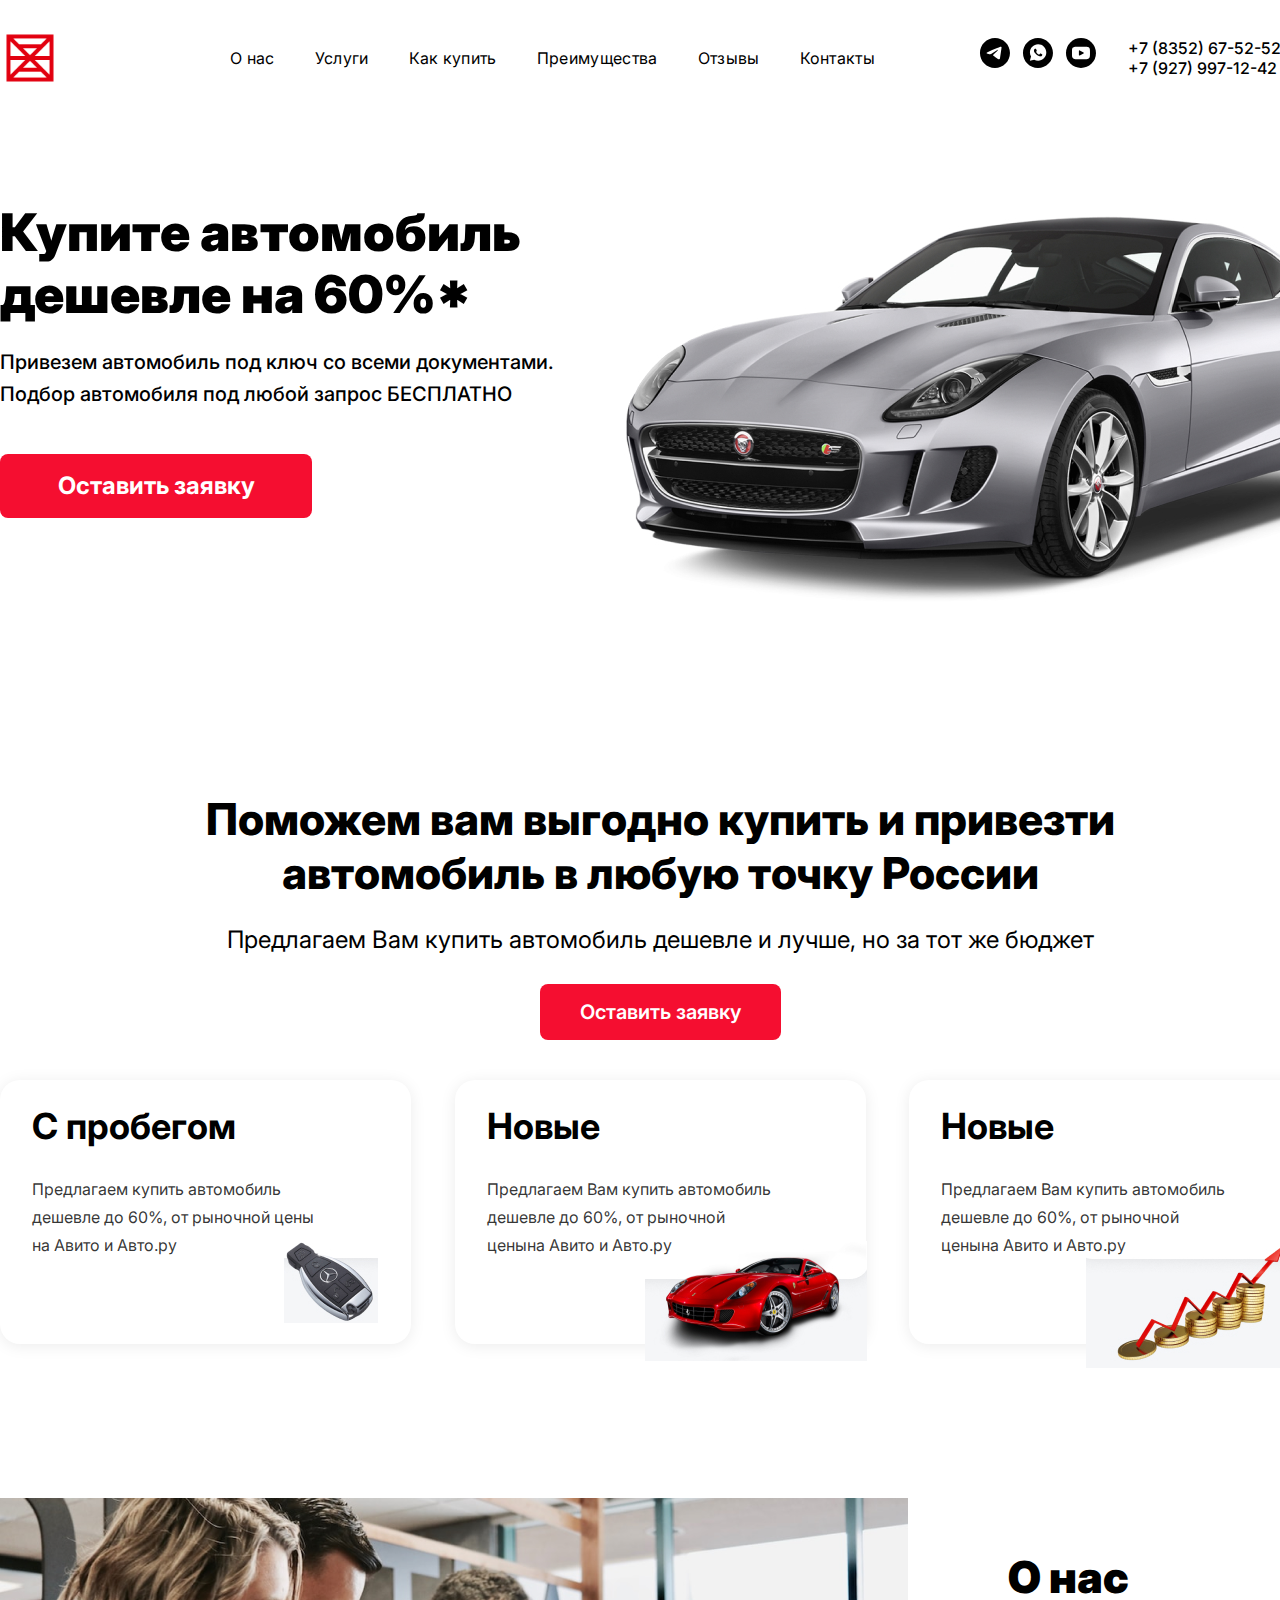
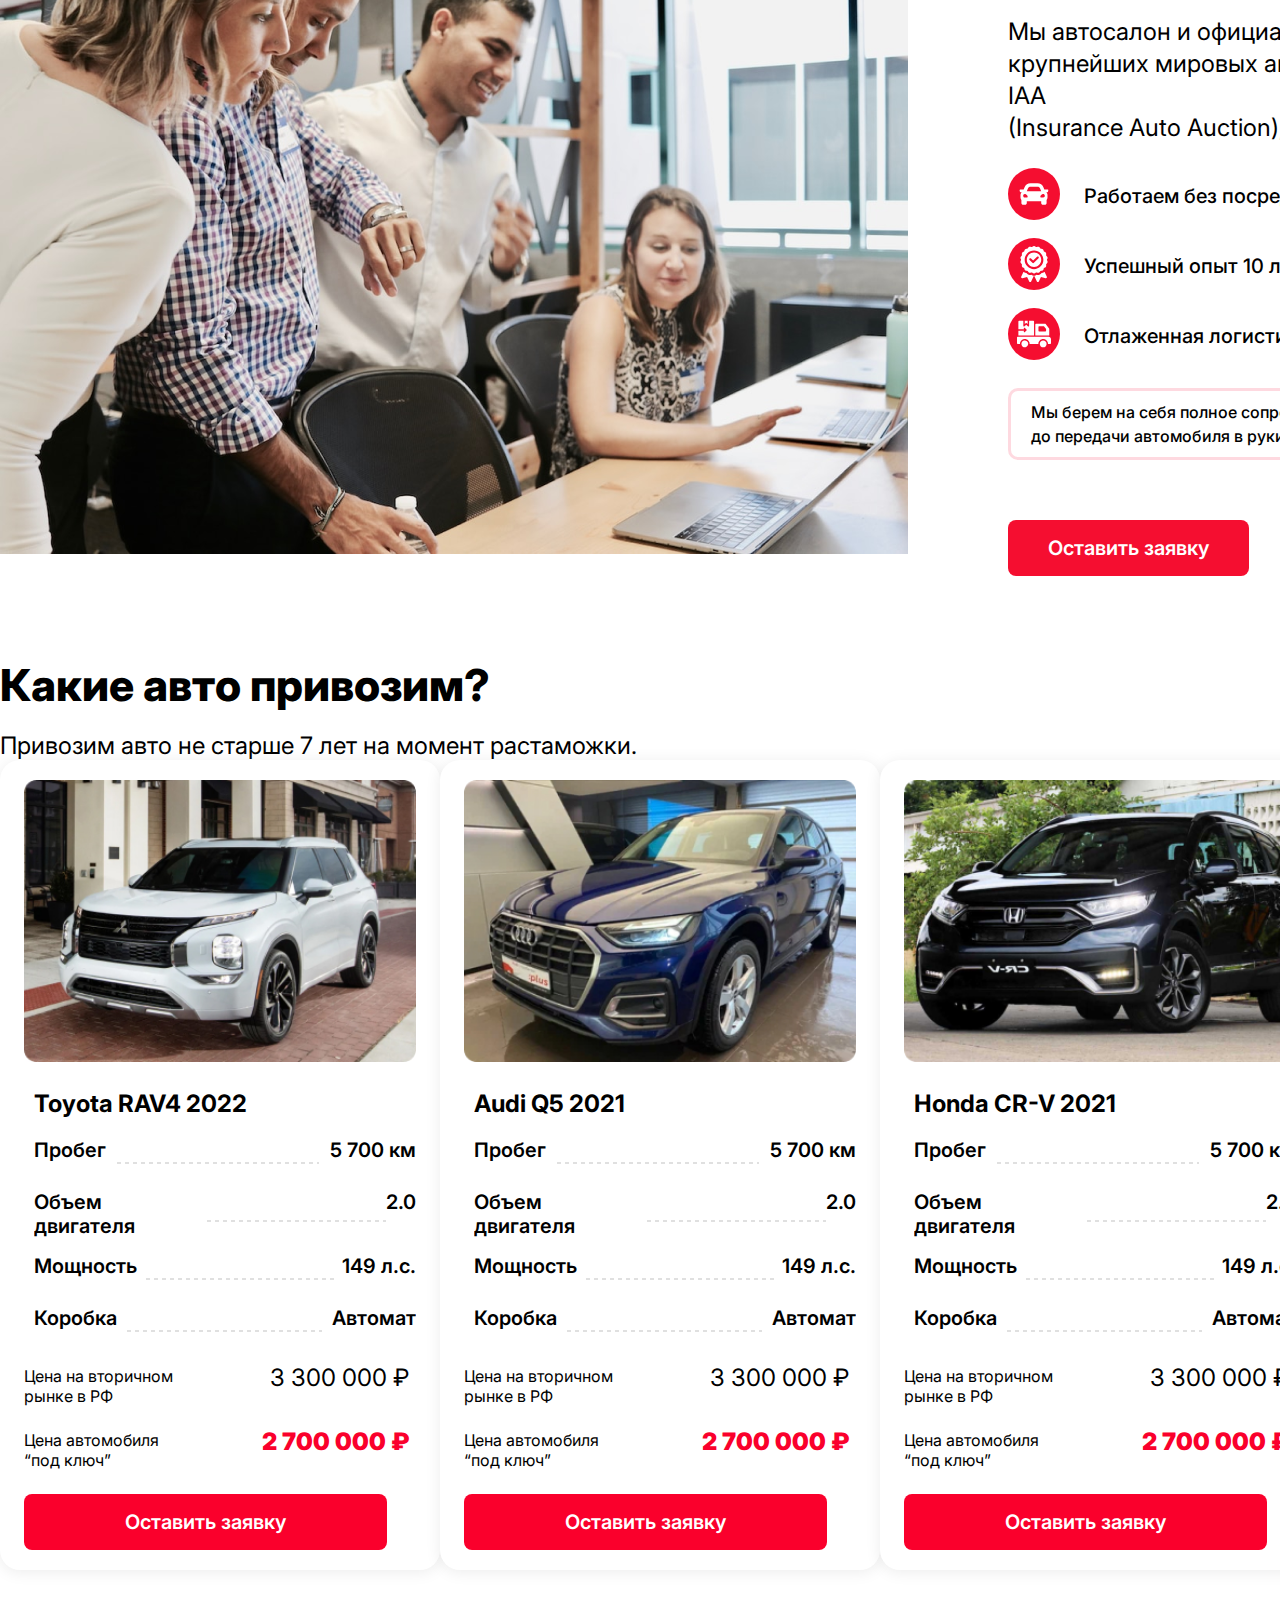
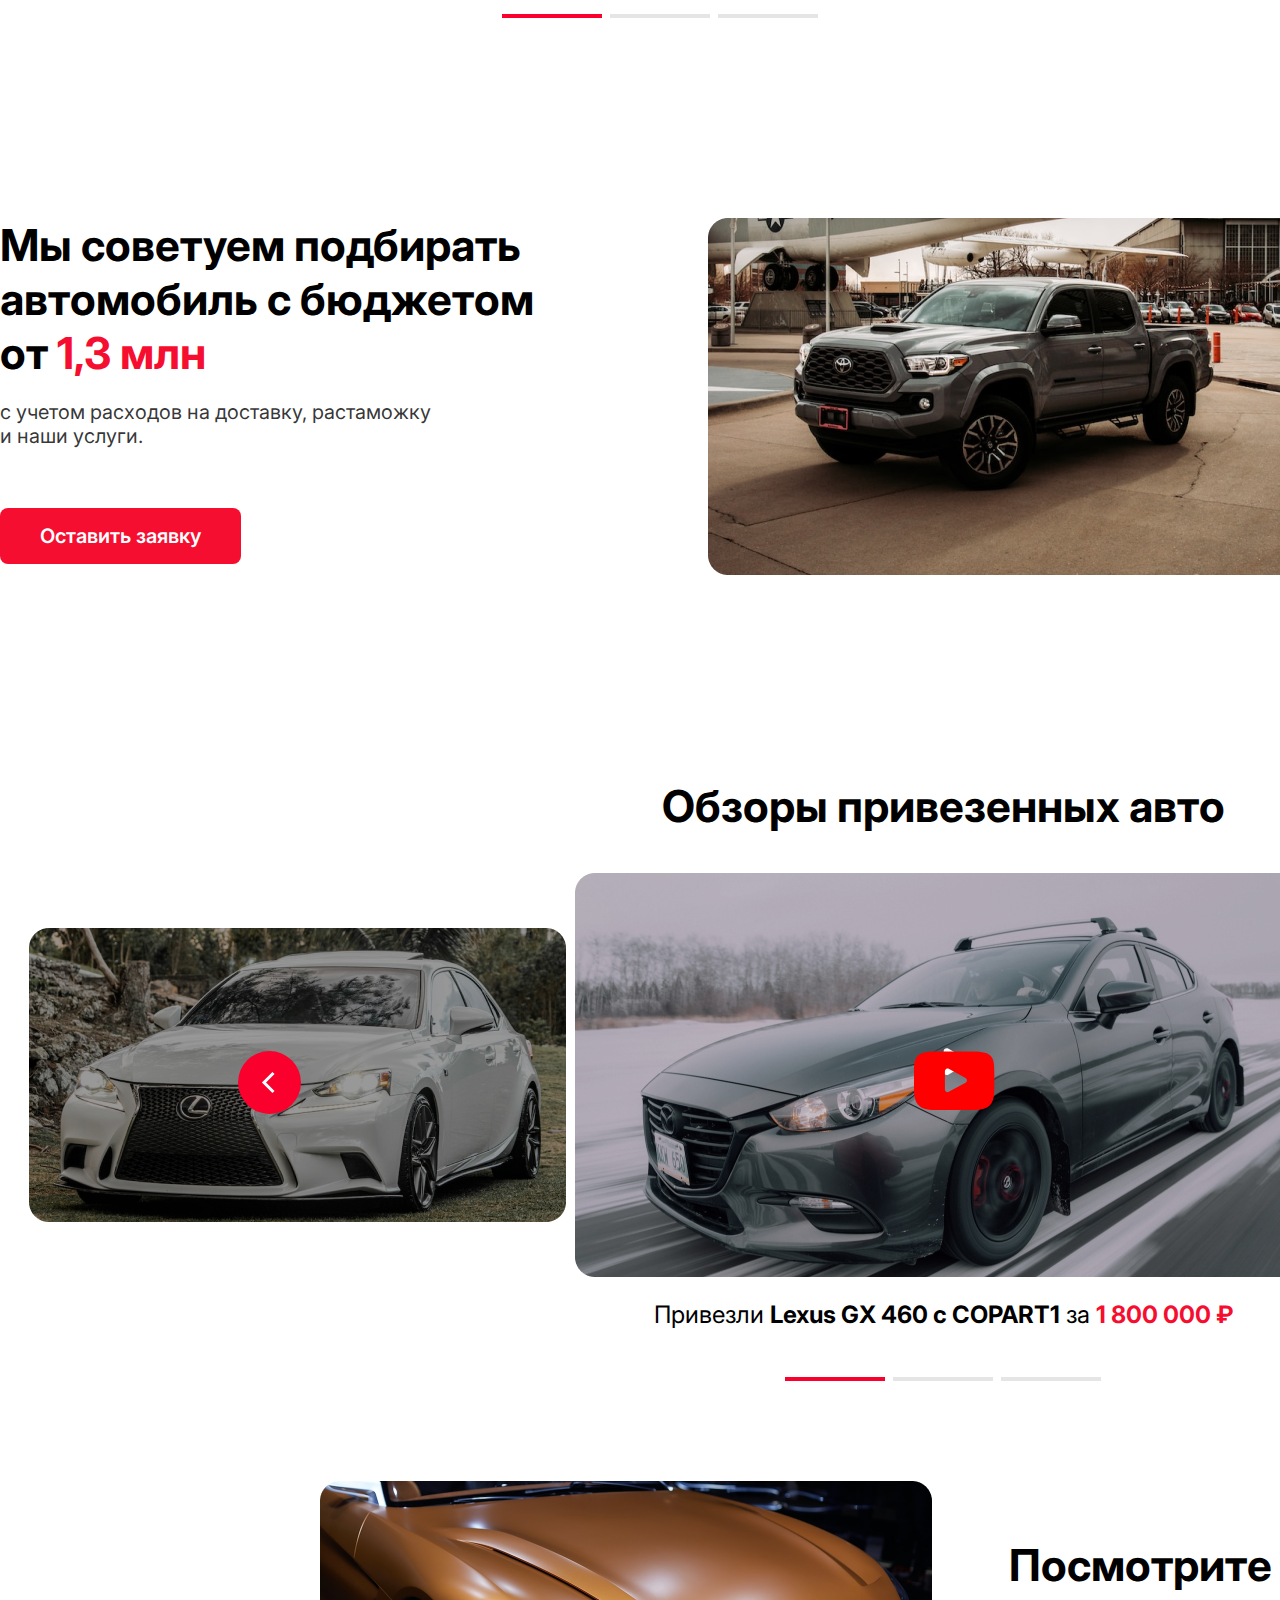
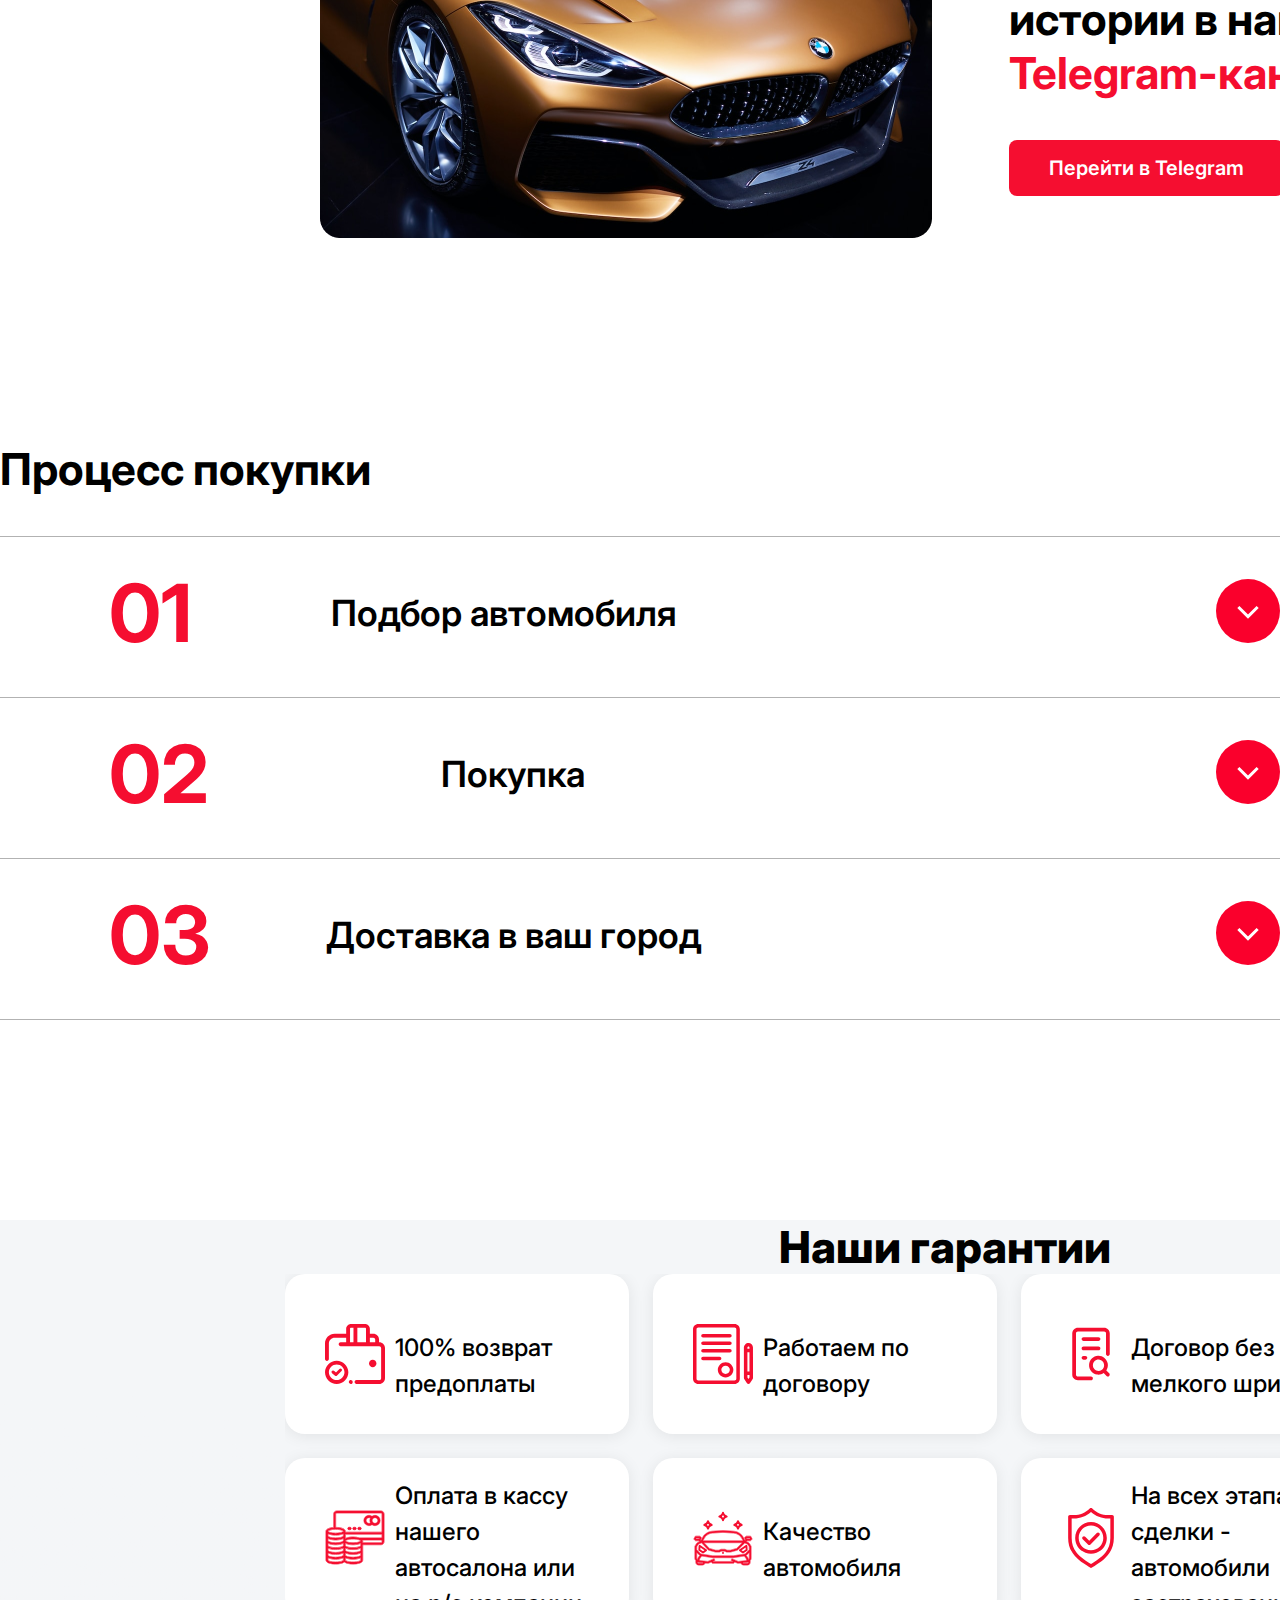
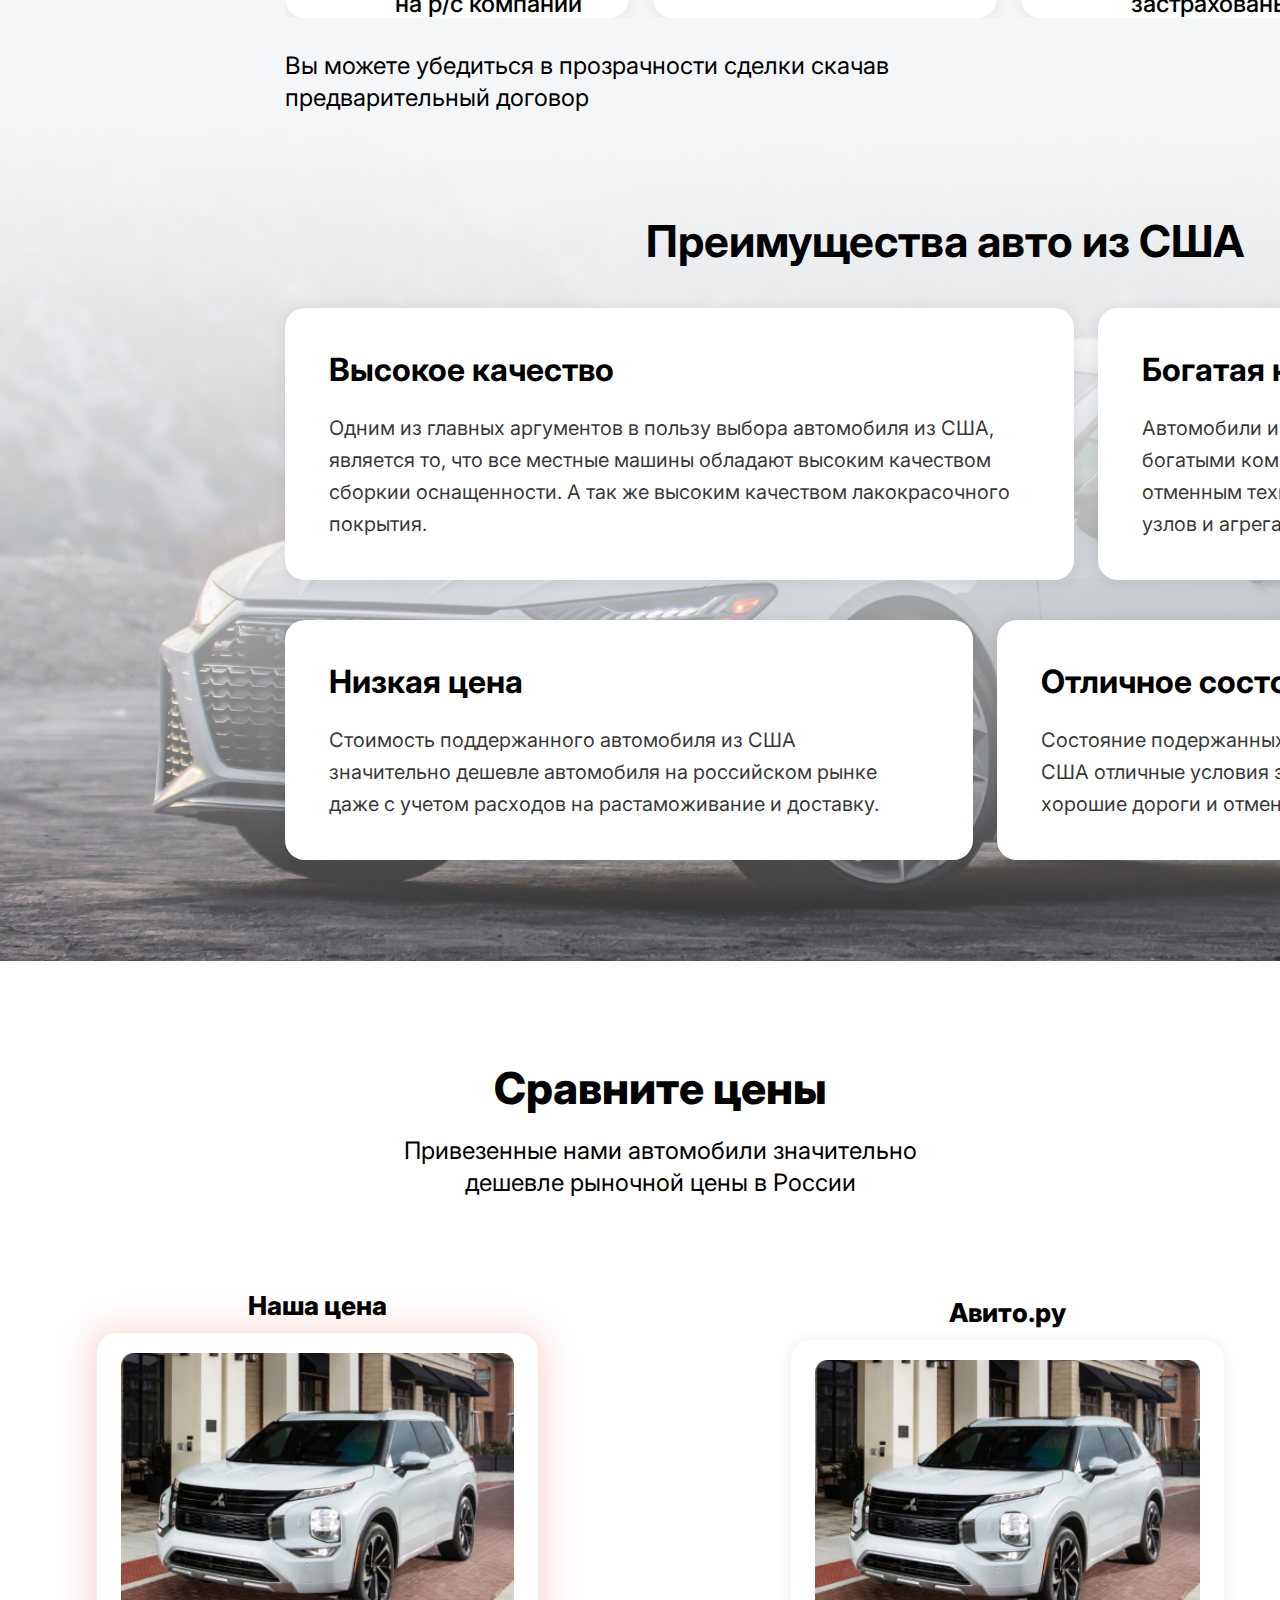
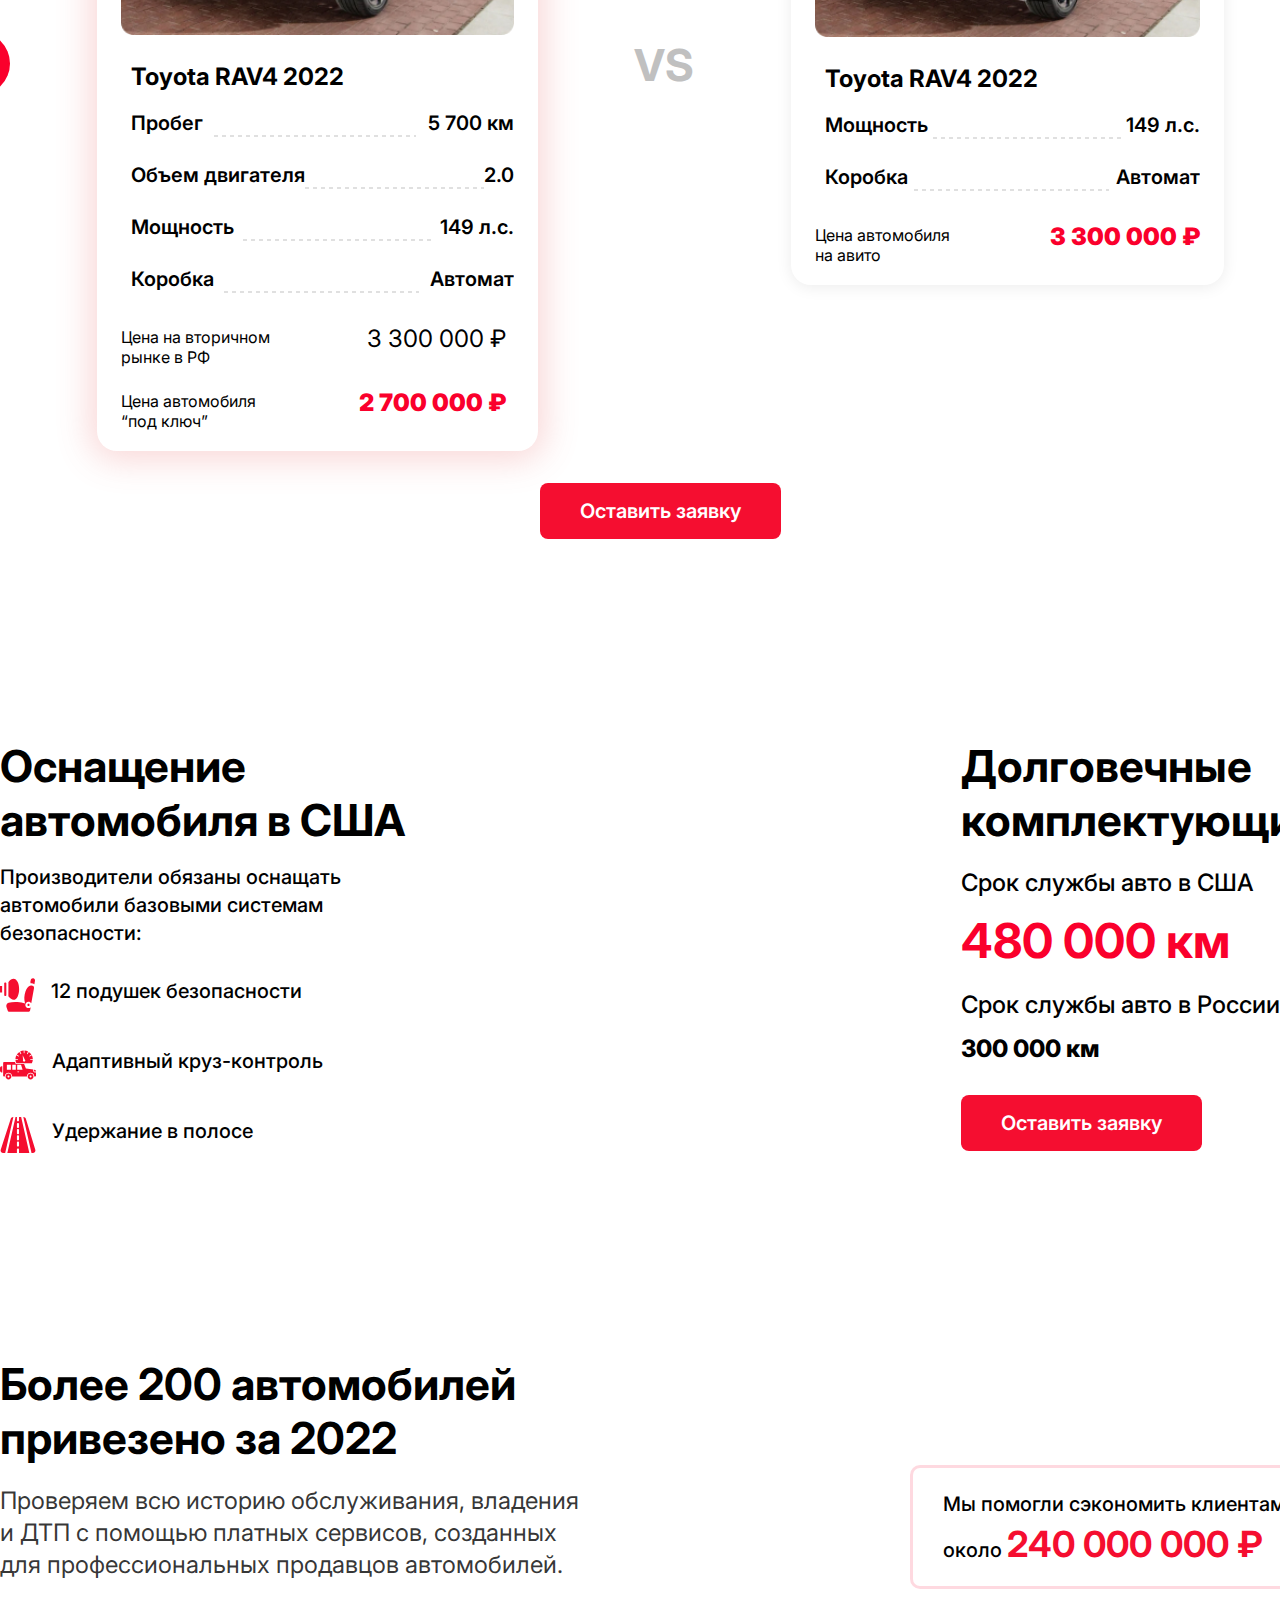
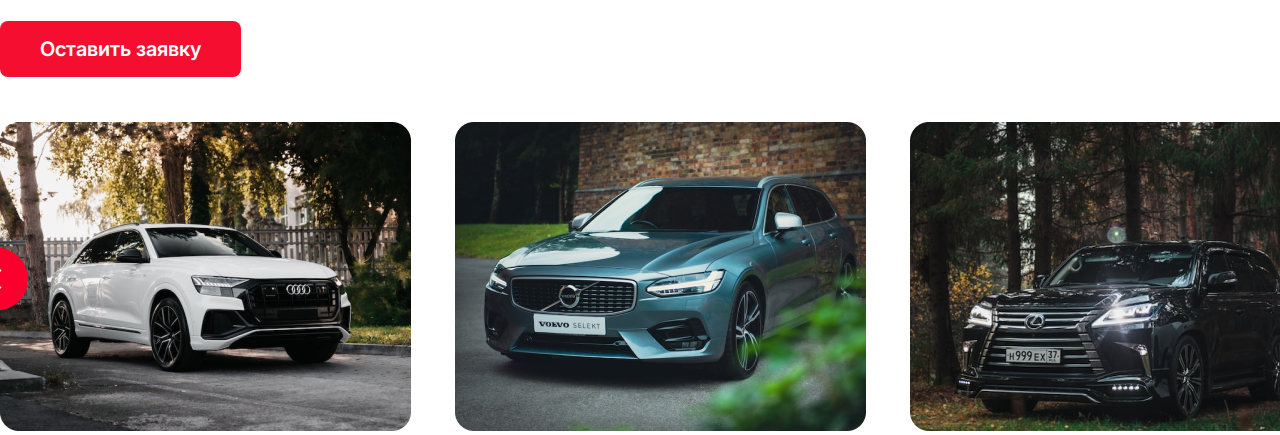
==== commit eaff2c82: "процесс" ====
--- a/car sales website/index.html
+++ b/car sales website/index.html
@@ -905,8 +905,8 @@
                                     <path
                                         d="M45.9377 42.1688C45.9347 42.3215 45.9691 42.4727 46.0379 42.6091C46.1067 42.7456 46.2078 42.8631 46.3324 42.9516L49.4064 45.1369C49.5561 45.2429 49.7336 45.3027 49.9169 45.3089C50.1002 45.315 50.2812 45.2673 50.4377 45.1716L54.1877 42.871C54.3328 42.7819 54.4509 42.655 54.5294 42.5039C54.6079 42.3527 54.6437 42.1831 54.633 42.0131L54.3752 37.8385C54.3648 37.6749 54.3118 37.5168 54.2213 37.3801C54.1308 37.2434 54.006 37.1329 53.8595 37.0594C53.7129 36.986 53.5496 36.9523 53.386 36.9617C53.2223 36.971 53.064 37.0232 52.9267 37.1128L46.3642 41.4028C46.2361 41.4861 46.1303 41.5994 46.0559 41.7329C45.9816 41.8664 45.941 42.016 45.9377 42.1688ZM52.6024 39.5625L52.7289 41.5669L49.9877 43.2488L48.5392 42.2175L52.6024 39.5625Z"
                                         fill="#F50E30" />
-                                    <mask id="path-6-outside-1_338_91" maskUnits="userSpaceOnUse" x="-0.0605469" y="21.5"
-                                        width="60" height="36" fill="black">
+                                    <mask id="path-6-outside-1_338_91" maskUnits="userSpaceOnUse" x="-0.0605469"
+                                        y="21.5" width="60" height="36" fill="black">
                                         <rect fill="white" x="-0.0605469" y="21.5" width="60" height="36" />
                                         <path
                                             d="M57.1872 32.8125C57.3105 32.8125 57.4326 32.7881 57.5465 32.7408C57.6604 32.6935 57.7639 32.6242 57.8509 32.5369L58.7884 31.5994C58.9271 31.4602 59.0185 31.281 59.0498 31.087C59.0811 30.893 59.0507 30.6942 58.9628 30.5184L58.0253 28.6434C57.9475 28.4877 57.8279 28.3568 57.6799 28.2652C57.5318 28.1736 57.3612 28.1251 57.1872 28.125H53.4372C53.1886 28.1251 52.9501 28.2239 52.7744 28.3997L51.8369 29.3372C51.6977 29.4762 51.6058 29.6555 51.5742 29.8497C51.5425 30.0438 51.5728 30.243 51.6606 30.4191L52.3891 31.875L52.0309 32.5913L50.6931 29.9156C49.7426 28.0139 48.3111 26.394 46.5409 25.2166C44.7706 24.0392 42.7232 23.3454 40.6019 23.2041L30.0616 22.5C30.0203 22.5 29.9791 22.5 29.9378 22.5L19.3975 23.2022C16.9118 23.3649 14.5363 24.2882 12.5931 25.8469C11.2183 26.9516 10.0973 28.3393 9.30625 29.9156L7.96844 32.5913L7.61032 31.875L8.34344 30.4191C8.43129 30.243 8.46154 30.0438 8.4299 29.8497C8.39827 29.6555 8.30636 29.4762 8.16719 29.3372L7.22969 28.3997C7.1421 28.3121 7.03801 28.2427 6.92344 28.1955C6.80886 28.1484 6.68608 28.1244 6.56219 28.125H2.81219C2.63813 28.1251 2.46754 28.1736 2.31951 28.2652C2.17148 28.3568 2.05187 28.4877 1.97407 28.6434L1.03657 30.5184C0.950005 30.6935 0.920281 30.8912 0.951543 31.084C0.982804 31.2768 1.07349 31.455 1.21094 31.5938L2.14844 32.5313C2.23504 32.6196 2.33828 32.69 2.4522 32.7382C2.56612 32.7865 2.68847 32.8117 2.81219 32.8125H5.98282L6.42907 33.7059L4.26813 34.7812C4.12255 34.8549 3.99828 34.9646 3.90719 35.1L2.03219 37.9125C1.92887 38.068 1.87406 38.2508 1.87469 38.4375V50.3869C1.876 50.7848 1.96001 51.1782 2.1214 51.5419C2.28279 51.9057 2.51803 52.232 2.81219 52.5V54.3178C2.80544 55.0711 3.09777 55.7962 3.62504 56.3342C4.1523 56.8722 4.87145 57.1791 5.62469 57.1875H9.37469C10.0033 57.1824 10.6123 56.9675 11.1048 56.5769C11.5974 56.1862 11.9453 55.6422 12.0934 55.0313L14.9059 55.3125C14.9378 55.3125 14.9688 55.3172 14.9997 55.3172C15.1267 55.3173 15.2524 55.2915 15.3691 55.2413L18.4169 53.9353L18.8481 54.7988C18.9267 54.9537 19.0467 55.0838 19.1949 55.1745C19.343 55.2653 19.5135 55.313 19.6872 55.3125H40.3122C40.4872 55.3135 40.659 55.2654 40.8081 55.1738C40.9572 55.0822 41.0777 54.9506 41.1559 54.7941L41.5872 53.9306L44.635 55.2366C44.7502 55.2862 44.8743 55.312 44.9997 55.3125C45.0306 55.3125 45.0616 55.3125 45.0934 55.3078L47.8928 55.0266C48.0325 55.6448 48.3799 56.1965 48.877 56.5897C49.3741 56.9829 49.9909 57.1939 50.6247 57.1875H54.3747C55.1279 57.1791 55.8471 56.8722 56.3743 56.3342C56.9016 55.7962 57.1939 55.0711 57.1872 54.3178V52.5C57.4815 52.2321 57.7168 51.9058 57.8782 51.5421C58.0396 51.1783 58.1236 50.7849 58.1247 50.3869V38.4375C58.1244 38.2524 58.0696 38.0714 57.9672 37.9172L56.0922 35.1047C56.0011 34.9693 55.8768 34.8596 55.7313 34.7859L53.575 33.7059L54.0166 32.8125H57.1872ZM13.7659 27.3131C15.4095 25.994 17.4192 25.2127 19.5222 25.0753L29.9997 24.375L40.4772 25.0734C42.272 25.1936 44.0043 25.781 45.5021 26.7772C46.9999 27.7735 48.2112 29.144 49.0159 30.7528L50.0444 32.8125H9.95407L10.9853 30.75C11.6508 29.4155 12.5998 28.2426 13.7659 27.3131ZM49.2981 34.6875L43.5709 40.4156L37.3684 42.1875H33.9709L32.2938 41.3438C32.1632 41.2805 32.0197 41.2484 31.8747 41.25H28.1247C27.9796 41.2484 27.8362 41.2805 27.7056 41.3438L26.0284 42.1875H22.6309L16.4434 40.4184L11.0097 34.6875H49.2981ZM5.98563 30.9375H3.20125L3.01375 30.75L3.38875 30H6.17407L6.36157 30.1875L5.98563 30.9375ZM4.87469 50.0625C4.75298 50.2248 4.68719 50.4222 4.68719 50.625V51.5709L4.17719 51.2213C4.04366 51.1272 3.93498 51.0021 3.86051 50.8568C3.78604 50.7115 3.74801 50.5502 3.74969 50.3869V44.4506L6.79657 47.4975L4.87469 50.0625ZM9.37469 55.3125H5.62469C5.36864 55.3044 5.12622 55.1952 4.95051 55.0088C4.7748 54.8223 4.68012 54.5739 4.68719 54.3178V53.8491L4.87469 53.9756C4.94877 54.0856 5.04579 54.1783 5.15907 54.2472C5.27235 54.3161 5.39921 54.3597 5.53094 54.375L10.1566 54.8381C10.0794 54.9789 9.96647 55.0969 9.82922 55.1801C9.69196 55.2634 9.5352 55.3091 9.37469 55.3125ZM38.8066 50.7009L38.0678 52.4241L39.8566 53.1909L39.7328 53.4375H20.2666L20.1428 53.1909L21.9316 52.4241L21.1928 50.7009L14.8525 53.4197L6.56219 52.5938V50.9372L8.75219 48.0159L19.5447 49.6763C19.5918 49.6838 19.6395 49.6875 19.6872 49.6875H40.3122C40.3596 49.6875 40.4069 49.6837 40.4538 49.6763L51.2463 48.0169L53.4372 50.9372V52.5938L45.1469 53.4225L38.8066 50.7009ZM55.1247 50.0625L53.2019 47.4984L56.2497 44.4506V50.3869C56.2513 50.5503 56.2132 50.7116 56.1386 50.857C56.0639 51.0024 55.955 51.1274 55.8213 51.2213L55.3122 51.5709V50.625C55.3122 50.4222 55.2464 50.2248 55.1247 50.0625ZM54.3747 55.3125H50.6247C50.4637 55.3086 50.3066 55.2622 50.1693 55.1781C50.032 55.094 49.9194 54.9751 49.8428 54.8334L54.4684 54.375C54.6001 54.3599 54.7269 54.3165 54.8402 54.2477C54.9535 54.1789 55.0506 54.0864 55.1247 53.9766L55.3122 53.85V54.3188C55.319 54.5747 55.2242 54.8229 55.0485 55.0091C54.8728 55.1953 54.6306 55.3044 54.3747 55.3125ZM56.2497 38.7188V41.7966L52.0534 45.9928L40.24 47.8125H19.7594L7.94688 45.9956L3.74969 41.7994V38.7188L5.32938 36.3488L8.50094 34.7634L15.2566 41.8884C15.3724 42.0098 15.5183 42.0984 15.6794 42.1453L22.2419 44.0203C22.3255 44.0461 22.4122 44.0603 22.4997 44.0625H26.2497C26.3948 44.0641 26.5382 44.032 26.6688 43.9688L28.3459 43.125H31.6534L33.3306 43.9688C33.4612 44.032 33.6046 44.0641 33.7497 44.0625H37.4997C37.5868 44.0624 37.6736 44.0504 37.7575 44.0269L44.32 42.1519C44.473 42.1077 44.6124 42.0254 44.725 41.9128L51.7497 34.89L54.6738 36.3516L56.2497 38.7188ZM53.8253 30H56.6078L56.9828 30.75L56.7953 30.9375H54.0166L53.6416 30.1875L53.8253 30Z" />
@@ -957,13 +957,12 @@
                     <div class="guarantee__desc--row">
                         <div class="guarantee__desc--undertitle">
                             Вы можете убедиться в прозрачности сделки скачав<br>
-                             предварительный договор
+                            предварительный договор
                         </div>
                         <div class="guarantee__desc--button">
                             <div class="process__undertitle--button">
                                 <button class="downloud">
-                                    <a href="путь_к_файлу_для_скачивания" download
-                                        class="process__undertitle--button">
+                                    <a href="путь_к_файлу_для_скачивания" download class="process__undertitle--button">
                                         <div class="downloud__img">
                                             <svg xmlns="http://www.w3.org/2000/svg" width="24" height="24"
                                                 viewBox="0 0 24 24" fill="none">
@@ -988,8 +987,390 @@
                     <div class="guarantee__undertitle">
                         Преимущества авто из США
                     </div>
-                    <div class="guarantee__desc--block">
-    
+                    <div class="guarantee__desc--container">
+                        <div class="guarantee__desc--block">
+                            <div class="guarantee__desc--info">
+                                <div class="desc__info--undertitle">
+                                    Высокое качество
+                                </div>
+                                <div class="desc__info--desc">
+                                    Одним из главных аргументов в пользу выбора автомобиля из США, является то, что все
+                                    местные машины обладают высоким качеством сборкии оснащенности. А так же высоким
+                                    качеством лакокрасочного покрытия.
+                                </div>
+                            </div>
+                            <div class="guarantee__desc--info">
+                                <div class="desc__info--undertitle">
+                                    Богатая комплектация
+                                </div>
+                                <div class="desc__info--desc">
+                                    Автомобили из США отличаются богатыми комплектациями, а также отменным техническим
+                                    состоянием всех узлов и агрегатов.
+                                </div>
+                            </div>
+                        </div>
+                        <div class="guarantee__desc--block">
+                            <div class="guarantee__desc--info">
+                                <div class="desc__info--undertitle">
+                                    Низкая цена
+                                </div>
+                                <div class="desc__info--desc">
+                                    Стоимость поддержанного автомобиля из США значительно дешевле автомобиля на российском
+                                    рынке даже с учетом расходов на растаможивание и доставку.
+                                </div>
+                            </div>
+                            <div class="guarantee__desc--info">
+                                <div class="desc__info--undertitle">
+                                    Отличное состояние
+                                </div>
+                                <div class="desc__info--desc">
+                                    Состояние подержанных автомобилей идеальное. В США отличные условия эксплуатации
+                                    транспорта, хорошие дороги и отменный сервис.
+                                </div>
+                            </div>
+                        </div>
+                    </div>
+                </div>
+            </div>
+            <div class="valuation__container">
+                <div class="valuation__container--title">
+                    Сравните цены
+                </div>
+                <div class="valuation__container--undertitle">
+                    Привезенные нами автомобили значительно<br>
+                     дешевле рыночной цены в России
+                </div>
+                <div class="valuation__box">
+                    <div class="valuation__box--item-left">
+                        <div class="valuation__box--title">
+                            Наша цена
+                        </div>
+                        <div class="catalog__box--item valuation__box--item-border">
+                            <div class="box__item--img">
+                                <img src="images/car_item.jpg" alt="">
+                            </div>
+                            <div class="box__item--desc">
+                                <div class="item__desc--title">
+                                    Toyota RAV4 2022
+                                </div>
+                                <div class="item__desc--row">
+                                    <div class="item__desc--text">
+                                        Пробег
+                                    </div>
+                                    <div class="item__desc--line">
+                                        <svg xmlns="http://www.w3.org/2000/svg" width="202" height="2" viewBox="0 0 202 2"
+                                            fill="none">
+                                            <path d="M0 1L202 1" stroke="#C1C1C1" stroke-dasharray="4 4" />
+                                        </svg>
+                                    </div>
+                                    <div class="item__desc--tagline">
+                                        5 700 км
+                                    </div>
+                                </div>
+                                <div class="item__desc--row">
+                                    <div class="item__desc--text">
+                                        Объем двигателя
+                                    </div>
+                                    <div class="item__desc--line">
+                                        <svg xmlns="http://www.w3.org/2000/svg" width="179" height="2" viewBox="0 0 179 2"
+                                            fill="none">
+                                            <path d="M0 1L179 1" stroke="#C1C1C1" stroke-dasharray="4 4" />
+                                        </svg>
+                                    </div>
+                                    <div class="item__desc--tagline">
+                                        2.0
+                                    </div>
+                                </div>
+                                <div class="item__desc--row">
+                                    <div class="item__desc--text">
+                                        Мощность
+                                    </div>
+                                    <div class="item__desc--line">
+                                        <svg xmlns="http://www.w3.org/2000/svg" width="188" height="2" viewBox="0 0 188 2"
+                                            fill="none">
+                                            <path d="M0 1L188 1" stroke="#C1C1C1" stroke-dasharray="4 4" />
+                                        </svg>
+                                    </div>
+                                    <div class="item__desc--tagline">
+                                        149 л.с.
+                                    </div>
+                                </div>
+                                <div class="item__desc--row">
+                                    <div class="item__desc--text">
+                                        Коробка
+                                    </div>
+                                    <div class="item__desc--line">
+                                        <svg xmlns="http://www.w3.org/2000/svg" width="195" height="2" viewBox="0 0 195 2"
+                                            fill="none">
+                                            <path d="M0 1L195 1" stroke="#C1C1C1" stroke-dasharray="4 4" />
+                                        </svg>
+                                    </div>
+                                    <div class="item__desc--tagline">
+                                        Автомат
+                                    </div>
+                                </div>
+                            </div>
+                            <div class="box__item--price">
+                                <div class="item__price--row">
+                                    <div class="item__price--desc">
+                                        Цена на вторичном <br>
+                                        рынке в РФ
+                                    </div>
+                                    <div class="item__price--price">
+                                        3 300 000 ₽
+                                    </div>
+                                </div>
+                                <div class="item__price--row">
+                                    <div class="item__price--desc">
+                                        Цена автомобиля <br>
+                                        “под ключ”
+                                    </div>
+                                    <div class="item__price--price new__price">
+                                        2 700 000 ₽
+                                    </div>
+                                </div>
+                            </div>
+                        </div>
+                    </div>
+                    <div class="valuation__container--desc">
+                        VS
+                    </div>
+                    <div class="valuation__box--item-right">
+                        <div class="valuation__box--title">
+                            Авито.ру
+                        </div>
+                        <div class="catalog__box--item">
+                            <div class="box__item--img">
+                                <img src="images/car_item.jpg" alt="">
+                            </div>
+                            <div class="box__item--desc">
+                                <div class="item__desc--title">
+                                    Toyota RAV4 2022
+                                </div>
+                                <div class="item__desc--row">
+                                    <div class="item__desc--text">
+                                        Мощность
+                                    </div>
+                                    <div class="item__desc--line">
+                                        <svg xmlns="http://www.w3.org/2000/svg" width="188" height="2" viewBox="0 0 188 2"
+                                            fill="none">
+                                            <path d="M0 1L188 1" stroke="#C1C1C1" stroke-dasharray="4 4" />
+                                        </svg>
+                                    </div>
+                                    <div class="item__desc--tagline">
+                                        149 л.с.
+                                    </div>
+                                </div>
+                                <div class="item__desc--row">
+                                    <div class="item__desc--text">
+                                        Коробка
+                                    </div>
+                                    <div class="item__desc--line">
+                                        <svg xmlns="http://www.w3.org/2000/svg" width="195" height="2" viewBox="0 0 195 2"
+                                            fill="none">
+                                            <path d="M0 1L195 1" stroke="#C1C1C1" stroke-dasharray="4 4" />
+                                        </svg>
+                                    </div>
+                                    <div class="item__desc--tagline">
+                                        Автомат
+                                    </div>
+                                </div>
+                            </div>
+                            <div class="box__item--price">
+                                <div class="item__price--row">
+                                    <div class="item__price--desc">
+                                        Цена автомобиля <br>
+                                        на авито
+                                    </div>
+                                    <div class="item__price--price new__price">
+                                        3 300 000 ₽
+                                    </div>
+                                </div>
+                            </div>
+                        </div>
+                    </div>
+                    <div class="catalog__arrows">
+                        <div class="catalog__arrow-catalog__arrow--left">
+                            <svg xmlns="http://www.w3.org/2000/svg" width="63" height="63" viewBox="0 0 63 63"
+                                fill="none">
+                                <circle cx="31.5" cy="31.5" r="31.5" fill="#FA002C" />
+                                <path d="M35.5 22L26 31.5L35.5 41" stroke="white" stroke-width="3" />
+                            </svg>
+                        </div>
+                        <div class="catalog__arrow-catalog__arrow--right">
+                            <svg xmlns="http://www.w3.org/2000/svg" width="63" height="63" viewBox="0 0 63 63"
+                                fill="none">
+                                <circle cx="31.5" cy="31.5" r="31.5" transform="rotate(-180 31.5 31.5)"
+                                    fill="#FA002C" />
+                                <path d="M27.5 41L37 31.5L27.5 22" stroke="white" stroke-width="3" />
+                            </svg>
+                        </div>
+                    </div>
+                </div>
+                <div class="card__button--blcok button__valuation--row">
+                    <a href="#">
+                        <button class="card__button button__valuation">
+                            <div class="card__button--desc">
+                                Оставить заявку
+                            </div>
+                        </button>
+                    </a>
+                </div>
+                <div class="valuation__container--row">
+                    <div class="valuation__row--left">
+                        <div class="row__left--title">
+                            Оснащение<br>
+                             автомобиля в США
+                        </div>
+                        <div class="row__left--desc">
+                            Производители обязаны оснащать<br>
+                             автомобили базовыми системам<br>
+                              безопасности: 
+                        </div>
+                        <div class="row__left--row">
+                            <div class="left__row--img">
+                                <svg xmlns="http://www.w3.org/2000/svg" width="35" height="36" viewBox="0 0 35 36" fill="none">
+                                    <g clip-path="url(#clip0_274_1297)">
+                                      <path d="M33.2358 1.30426C32.0804 1.10632 30.9834 1.88241 30.7854 3.03778L30.4874 4.36536C30.3314 5.05974 30.4051 5.76431 30.6679 6.38873C30.7162 6.38296 30.7638 6.37783 30.8107 6.37333C30.9936 6.35582 31.1789 6.34696 31.3615 6.34696C32.5 6.34696 33.5715 6.69207 34.4086 7.31023L34.9736 3.72892C35.1558 2.58121 34.3811 1.50045 33.2358 1.30426Z" fill="#F50E30"/>
+                                      <path d="M-1 10.126V14.345C-1 14.9275 -0.527753 15.3998 0.0547514 15.3998H2.11792V9.07129H0.0547514C-0.527753 9.07129 -1 9.54354 -1 10.126Z" fill="#F50E30"/>
+                                      <path d="M6.33704 6.48835C6.33704 5.90676 5.86388 5.43359 5.28229 5.43359C4.7007 5.43359 4.22754 5.90676 4.22754 6.48835V17.9835C4.22754 18.5651 4.7007 19.0383 5.28229 19.0383C5.86388 19.0383 6.33704 18.5651 6.33704 17.9835V6.48835Z" fill="#F50E30"/>
+                                      <path d="M13.5569 22.7488C15.1911 22.7488 16.6621 21.5517 17.699 19.3779C18.6174 17.4525 19.1231 14.9161 19.1231 12.2358C19.1231 9.55555 18.6174 7.01916 17.699 5.09382C16.6621 2.92004 15.1911 1.7229 13.5569 1.7229C11.9424 1.7229 10.0654 2.91273 8.53583 4.90579C8.50124 4.95093 8.46749 4.99657 8.43359 5.04206C8.43859 5.84487 8.43359 19.4297 8.43359 19.4297C8.46749 19.4753 8.50124 19.5209 8.53583 19.566C10.0654 21.5589 11.9425 22.7488 13.5569 22.7488Z" fill="#F50E30"/>
+                                      <path d="M31.011 8.47288C29.5716 8.61035 28.306 9.43488 27.2493 10.9234C26.5801 11.8661 26.0004 13.0612 25.4773 14.577C24.1211 18.5065 23.9468 22.7253 24.9993 26.1518C25.0386 26.2794 25.0803 26.4065 25.1232 26.5332C22.7995 25.7335 20.1429 25.1991 17.4873 25.008C14.1621 24.7686 11.1108 25.0626 8.66279 25.8582C6.96569 26.4097 5.98161 28.1847 6.42249 29.8992C6.42981 29.9279 6.43845 29.9563 6.44823 29.9843L7.85738 34.0192C8.00525 34.4426 8.40465 34.7263 8.85313 34.7263H28.9897C29.4957 34.7263 29.9304 34.367 30.0256 33.8699L30.7177 30.2559C30.7255 30.2151 30.73 30.1745 30.733 30.1341C30.1602 30.7057 29.3702 31.0597 28.4989 31.0597C26.7542 31.0597 25.3347 29.6402 25.3347 27.8954C25.3347 26.1507 26.7542 24.7312 28.4989 24.7312C29.6928 24.7312 30.734 25.3959 31.2728 26.3745L33.9967 11.1991C34.1237 10.4691 33.9367 9.78956 33.47 9.28553C32.9122 8.68278 31.9934 8.37887 31.011 8.47288Z" fill="#F50E30"/>
+                                      <path d="M28.4991 28.9506C29.0816 28.9506 29.5538 28.4783 29.5538 27.8958C29.5538 27.3133 29.0816 26.8411 28.4991 26.8411C27.9166 26.8411 27.4443 27.3133 27.4443 27.8958C27.4443 28.4783 27.9166 28.9506 28.4991 28.9506Z" fill="#F50E30"/>
+                                    </g>
+                                    <defs>
+                                      <clipPath id="clip0_274_1297">
+                                        <rect width="36" height="36" fill="white" transform="translate(-1)"/>
+                                      </clipPath>
+                                    </defs>
+                                  </svg>
+                            </div>
+                            <div class="left__row--desc">
+                                12 подушек безопасности
+                            </div>
+                        </div>
+                        <div class="row__left--row">
+                            <div class="left__row--img">
+                                <svg xmlns="http://www.w3.org/2000/svg" width="36" height="36" viewBox="0 0 36 36" fill="none">
+                                    <g clip-path="url(#clip0_274_1311)">
+                                      <path fill-rule="evenodd" clip-rule="evenodd" d="M35.971 24.5998V24.4604C35.971 23.5791 35.3188 22.8624 34.4459 22.7399L34.0566 22.6853V23.9326C34.0566 24.2987 34.3578 24.5998 34.7238 24.5998H35.971Z" fill="#F50E30"/>
+                                      <path fill-rule="evenodd" clip-rule="evenodd" d="M3.95519 29.4959C3.50898 29.4959 3.12049 29.1081 3.12306 28.6612L3.15171 23.5953V16.0358C3.15171 15.4631 3.61885 14.9958 4.19162 14.9958H15.0012C15.1661 15.5561 15.3831 16.1014 15.6507 16.6253L15.8734 17.0613H24.1133L25.8947 21.4946L33.2572 22.5282V23.933C33.2572 24.7406 33.9168 25.4001 34.7243 25.4001H36.0003V28.7718C36.0003 29.1577 35.6649 29.4959 35.2783 29.4959H34.2932C34.2932 27.4566 32.6395 25.803 30.6002 25.803C28.561 25.803 26.9073 27.4566 26.9073 29.4959H12.1835C12.1835 27.4566 10.5298 25.803 8.4906 25.803C6.45131 25.803 4.79761 27.4567 4.79761 29.4959H3.95519ZM17.6601 24.3977C17.1331 24.3977 17.1331 25.1991 17.6601 25.1991H18.8538C19.3808 25.1991 19.3808 24.3977 18.8538 24.3977H17.6601ZM6.87361 22.702V17.6725H10.8931V22.702H6.87361ZM12.2954 17.6725H15.814V22.702H12.2954V17.6725ZM17.2163 17.6725H21.0354L22.598 22.702H17.2163V17.6725Z" fill="#F50E30"/>
+                                      <path fill-rule="evenodd" clip-rule="evenodd" d="M2.32165 19.2117H1.59142C0.716193 19.2117 0 19.9279 0 20.8032V23.8412C0 24.7164 0.716193 25.4326 1.59142 25.4326H2.32165V19.2117Z" fill="#F50E30"/>
+                                      <path fill-rule="evenodd" clip-rule="evenodd" d="M8.49066 26.6033C10.0884 26.6033 11.3837 27.8985 11.3837 29.4963C11.3837 31.094 10.0884 32.3893 8.49066 32.3893C6.89285 32.3893 5.59766 31.094 5.59766 29.4963C5.59766 27.8985 6.89285 26.6033 8.49066 26.6033ZM8.49066 28.5316C9.02349 28.5316 9.45533 28.9635 9.45533 29.4963C9.45533 30.0291 9.02349 30.461 8.49066 30.461C7.95784 30.461 7.52591 30.0291 7.52591 29.4963C7.52591 28.9635 7.95784 28.5316 8.49066 28.5316Z" fill="#F50E30"/>
+                                      <path fill-rule="evenodd" clip-rule="evenodd" d="M30.6 26.6033C32.1978 26.6033 33.493 27.8985 33.493 29.4963C33.493 31.094 32.1978 32.3893 30.6 32.3893C29.0023 32.3893 27.707 31.094 27.707 29.4963C27.707 27.8985 29.0023 26.6033 30.6 26.6033ZM30.6 28.5315C31.1329 28.5315 31.5648 28.9635 31.5648 29.4963C31.5648 30.0291 31.1329 30.461 30.6 30.461C30.0673 30.461 29.6354 30.0291 29.6354 29.4963C29.6354 28.9635 30.0673 28.5315 30.6 28.5315Z" fill="#F50E30"/>
+                                      <path fill-rule="evenodd" clip-rule="evenodd" d="M24.5199 3.61158C25.815 3.67013 27.0364 4.01187 28.1237 4.576L26.9822 6.55334C26.8725 6.74401 26.9383 6.98742 27.129 7.09704C27.3197 7.20658 27.5632 7.14089 27.6727 6.95022L28.8131 4.97496C29.8716 5.65378 30.7734 6.5555 31.4524 7.61393L29.477 8.7544C29.2862 8.86403 29.2205 9.10743 29.33 9.29811C29.4397 9.48878 29.6831 9.55456 29.8738 9.44502L31.8514 8.30321C32.4158 9.39046 32.7575 10.6119 32.816 11.9072H30.5334C30.3125 11.9072 30.1334 12.0863 30.1334 12.3072C30.1334 12.5281 30.3125 12.7072 30.5334 12.7072H32.816C32.7583 13.9827 32.426 15.1865 31.877 16.2613H16.3629C15.8139 15.1865 15.4815 13.9827 15.4238 12.7072H17.7064C17.9273 12.7072 18.1065 12.5281 18.1065 12.3072C18.1065 12.0863 17.9273 11.9072 17.7064 11.9072H15.4238C15.4825 10.612 15.824 9.39054 16.3883 8.30313L18.3661 9.44502C18.5568 9.55456 18.8002 9.48887 18.9098 9.29819C19.0194 9.10743 18.9536 8.86403 18.763 8.7544L16.7872 7.61376C17.4662 6.55525 18.368 5.65336 19.4265 4.97438L20.5672 6.95014C20.6768 7.14081 20.9203 7.20658 21.1109 7.09704C21.3016 6.98742 21.3673 6.74401 21.2578 6.55326L20.1161 4.57592C21.2035 4.01162 22.4247 3.66971 23.7199 3.61108V5.89378C23.7199 6.1146 23.8991 6.29374 24.12 6.29374C24.3409 6.29374 24.5199 6.1146 24.5199 5.89378V3.61158ZM23.0787 12.9651L22.6731 8.13645L24.7362 12.5207C25.0784 12.729 25.3069 13.1055 25.3069 13.5355C25.3069 14.1911 24.7755 14.7225 24.12 14.7225C23.4643 14.7225 22.9329 14.1911 22.9329 13.5355C22.9329 13.3288 22.9857 13.1344 23.0787 12.9651Z" fill="#F50E30"/>
+                                    </g>
+                                    <defs>
+                                      <clipPath id="clip0_274_1311">
+                                        <rect width="36" height="36" fill="white"/>
+                                      </clipPath>
+                                    </defs>
+                                  </svg>
+                            </div>
+                            <div class="left__row--desc">
+                                Адаптивный круз-контроль
+                            </div>
+                        </div>
+                        <div class="row__left--row">
+                            <div class="left__row--img">
+                                <svg xmlns="http://www.w3.org/2000/svg" width="36" height="36" viewBox="0 0 36 36" fill="none">
+                                    <g clip-path="url(#clip0_274_1325)">
+                                      <path d="M13.1857 0C12.0841 0 11.1146 0.705164 10.7735 1.75465L0.721772 32.6705C0.470546 33.4432 0.605545 34.2968 1.08283 34.9539C1.5658 35.6187 2.31344 36 3.13412 36H5.18029L13.3681 0H13.1857Z" fill="#F50E30"/>
+                                      <path d="M19.0336 0V3.3513C19.0336 3.93377 18.5614 4.40599 17.9789 4.40599C17.3965 4.40599 16.9243 3.93377 16.9243 3.3513V0H15.5316L7.34375 36H16.9202V32.6487C16.9202 32.0662 17.3925 31.594 17.9749 31.594C18.5574 31.594 19.0296 32.0662 19.0296 32.6487V36H29.3331L21.1454 0H19.0336ZM16.9182 9.98438V7.12526C16.9182 6.54279 17.3904 6.07057 17.9729 6.07057C18.5554 6.07057 19.0276 6.54279 19.0276 7.12526V9.98438C19.0276 10.5668 18.5554 11.0391 17.9729 11.0391C17.3904 11.0391 16.9182 10.5668 16.9182 9.98438ZM19.0316 13.1721V16.1719C19.0316 16.7543 18.5594 17.2266 17.9769 17.2266C17.3944 17.2266 16.9222 16.7543 16.9222 16.1719V13.1721C16.9222 12.5897 17.3944 12.1174 17.9769 12.1174C18.5594 12.1174 19.0316 12.5897 19.0316 13.1721ZM16.9202 19.3596C16.9202 18.7772 17.3924 18.3049 17.9749 18.3049C18.5573 18.3049 19.0295 18.7772 19.0295 19.3596V22.3594C19.0295 22.9418 18.5573 23.4141 17.9749 23.4141C17.3924 23.4141 16.9202 22.9418 16.9202 22.3594V19.3596ZM19.0336 28.6172C19.0336 29.1997 18.5614 29.6719 17.9789 29.6719C17.3965 29.6719 16.9243 29.1997 16.9243 28.6172V25.6174C16.9243 25.035 17.3965 24.5628 17.9789 24.5628C18.5614 24.5628 19.0336 25.035 19.0336 25.6174V28.6172Z" fill="#F50E30"/>
+                                      <path d="M35.2896 32.7156L25.8699 1.79979C25.5419 0.723305 24.5667 0 23.4434 0H23.3086L31.4963 36H32.8631C33.6743 36 34.4168 35.6257 34.9003 34.9729C35.3853 34.3182 35.5271 33.4954 35.2896 32.7156Z" fill="#F50E30"/>
+                                    </g>
+                                    <defs>
+                                      <clipPath id="clip0_274_1325">
+                                        <rect width="36" height="36" fill="white"/>
+                                      </clipPath>
+                                    </defs>
+                                  </svg>
+                            </div>
+                            <div class="left__row--desc">
+                                Удержание в полосе
+                            </div>
+                        </div>
+                    </div>
+                    <div class="valuation__row--right">
+                        <div class="row__right--title">
+                            Долговечные <br>
+                            комплектующие
+                        </div>
+                        <div class="row__right--undertitle">
+                            Срок службы авто в США 
+                        </div>
+                        <div class="row__right--desc">
+                            480 000 км
+                        </div>
+                        <div class="row__right--undertitle">
+                            Срок службы авто в России
+                        </div>
+                        <div class="row__right--text">
+                            300 000 км
+                        </div>
+                        <div class="card__button--blcok button__valuation--row-item">
+                            <a href="#">
+                                <button class="card__button button__valuation">
+                                    <div class="card__button--desc">
+                                        Оставить заявку
+                                    </div>
+                                </button>
+                            </a>
+                        </div>
+                    </div>
+                </div>
+            </div>
+            <div class="banner-bottom__container">
+                <div class="banner-bottom__container--title">
+                    Более 200 автомобилей <br>
+                    привезено за 2022
+                </div>
+                <div class="banner-bottom__container--row">
+                    <div class="banner-bottom__row--undertitle">
+                        Проверяем всю историю обслуживания, владения <br>
+                        и ДТП с помощью платных сервисов, созданных <br>
+                        для профессиональных продавцов автомобилей.
+                    </div>
+                    <div class="banner-bottom__row--desc">
+                        Мы помогли сэкономить 
+                        клиентам около <span class="banner-bottom__price">240 000 000 ₽</span> 
+                    </div>
+                </div>
+                <div class="card__button--blcok button__banner-bottom--row-item">
+                    <a href="#">
+                        <button class="card__button button__valuation">
+                            <div class="card__button--desc">
+                                Оставить заявку
+                            </div>
+                        </button>
+                    </a>
+                </div>
+                <div class="banner-bottom__row--image">
+                    <div class="banner-bottom__image--item">
+                        <img src="images/banner-bottom1.png" alt="">
+                    </div>
+                    <div class="banner-bottom__image--item">
+                        <img src="images/banner-bottom2.png" alt="">
+                    </div>
+                    <div class="banner-bottom__image--item">
+                        <img src="images/banner_bottom3.png" alt="">
+                    </div>
+                    <div class="catalog__arrows">
+                        <div class="catalog__arrow catalog__arrow--left-banner">
+                            <svg xmlns="http://www.w3.org/2000/svg" width="63" height="63" viewBox="0 0 63 63"
+                                fill="none">
+                                <circle cx="31.5" cy="31.5" r="31.5" fill="#FA002C" />
+                                <path d="M35.5 22L26 31.5L35.5 41" stroke="white" stroke-width="3" />
+                            </svg>
+                        </div>
+                        <div class="catalog__arrow catalog__arrow--right-banner">
+                            <svg xmlns="http://www.w3.org/2000/svg" width="63" height="63" viewBox="0 0 63 63"
+                                fill="none">
+                                <circle cx="31.5" cy="31.5" r="31.5" transform="rotate(-180 31.5 31.5)"
+                                    fill="#FA002C" />
+                                <path d="M27.5 41L37 31.5L27.5 22" stroke="white" stroke-width="3" />
+                            </svg>
+                        </div>
                     </div>
                 </div>
             </div>
@@ -1001,4 +1382,9 @@
     </footer>
 </body>
 
-</html>+</html>
+
+
+
+
+
--- a/car sales website/css/style.css
+++ b/car sales website/css/style.css
@@ -52,6 +52,10 @@
     outline: 0;
 }
 
+svg{
+    flex-shrink: 0;
+}
+
 /* HEADER */
 
 .container {
@@ -180,6 +184,7 @@
     background: #F50E30;
     margin-top: 44px;
     border: 0;
+    box-sizing: border-box;
 }
 
 .header__button--desc {
@@ -250,6 +255,7 @@
     border-radius: 8px;
     background: #F50E30;
     border: 0;
+    box-sizing: border-box;
 }
 
 .card__button--desc {
@@ -278,6 +284,7 @@
     border-radius: 20px;
     background: #FFF;
     box-shadow: 0px 2px 16px 0px rgba(0, 0, 0, 0.08);
+    box-sizing: border-box;
 }
 
 
@@ -332,6 +339,7 @@
 }
 
 .about-us__aside {
+    position: absolute;
     margin-top: 52px;
     margin-left: 100px;
 }
@@ -389,6 +397,15 @@
     border: 3px solid rgba(250, 0, 44, 0.15);
     margin-top: 24px;
     padding-left: 20px;
+    box-sizing: border-box;
+
+    color: #000;
+    font-family: Inter;
+    font-size: 16px;
+    font-style: normal;
+    font-weight: 500;
+    line-height: 24px;
+    /* 150% */
 }
 
 .about-us__block--right {
@@ -438,6 +455,7 @@
     display: flex;
     flex-direction: column;
     padding: 20px 24px;
+    box-sizing: border-box;
 
     border-radius: 20px;
     background: #FFF;
@@ -450,6 +468,8 @@
     width: 363px;
     height: 261px;
     border-radius: 12px;
+    box-sizing: border-box;
+    flex-shrink: 0;
 }
 
 .box__item--desc {
@@ -560,6 +580,7 @@
     gap: 10px;
     border-radius: 8px;
     background: #FA002C;
+    box-sizing: border-box;
 }
 
 
@@ -595,7 +616,7 @@
 
 
 .catalog__arrow--right {
-    margin: 0px -455px 0px 0px;
+    margin: 0px -470px 0px 0px;
 }
 
 .catalog__arrow--left {
@@ -679,6 +700,7 @@
     flex-shrink: 0;
     border-radius: 8px;
     background: #F50E30;
+    box-sizing: border-box;
 }
 
 .review__container {
@@ -712,6 +734,7 @@
     height: 294px;
     flex-shrink: 0;
     border-radius: 20px;
+    box-sizing: border-box;
 }
 
 .review__img--svg-left {
@@ -956,13 +979,13 @@
 
 .guarantee__container {
     width: 1890px;
-    height: 1496px;
+    height: 1341px;
     flex-shrink: 0;
 
     background: linear-gradient(179deg, #F4F6F8 10.42%, rgba(255, 255, 255, 0.00) 99.09%), url(../images/Image_container_garant.jpg), lightgray 0px -520.158px / 100% 172.882% no-repeat;
 }
 
-.guarantee__container--box{
+.guarantee__container--box {
     width: 1320px;
     margin: 0 auto;
 }
@@ -1000,6 +1023,7 @@
     border-radius: 20px;
     background: #FFF;
     box-shadow: 0px 2px 16px 0px rgba(0, 0, 0, 0.08);
+    box-sizing: border-box;
 }
 
 /* .box__item--img{
@@ -1056,4 +1080,329 @@
     line-height: 54px;
     /* 122.727% */
     margin-top: 100px;
+}
+
+.guarantee__desc--container {
+    gap: 24px;
+}
+
+.guarantee__desc--block {
+    display: flex;
+    /* flex-wrap: wrap; */
+    margin-top: 40px;
+    gap: 24px;
+
+}
+
+.guarantee__desc--info {
+    display: inline-flex;
+    padding: 40px 50px 40px 44px;
+    flex-direction: column;
+    justify-content: center;
+    align-items: flex-start;
+    gap: 20px;
+
+    border-radius: 20px;
+    background: #FFF;
+    box-shadow: 0px 2px 16px 0px rgba(0, 0, 0, 0.08);
+    box-sizing: border-box;
+}
+
+.desc__info--undertitle {
+    color: #000;
+    font-family: Inter;
+    font-size: 32px;
+    font-style: normal;
+    font-weight: 700;
+    line-height: 44px;
+    /* 137.5% */
+}
+
+.desc__info--desc {
+    color: rgba(0, 0, 0, 0.80);
+    font-family: Inter;
+    font-size: 20px;
+    font-style: normal;
+    font-weight: 400;
+    line-height: 32px;
+    /* 160% */
+}
+
+.valuation__container {
+    width: 1320px;
+    margin: 0 auto;
+}
+
+.valuation__container--title {
+    color: #000;
+    text-align: center;
+    font-family: Inter;
+    font-size: 44px;
+    font-style: normal;
+    font-weight: 800;
+    line-height: 54px;
+    /* 122.727% */
+    margin-top: 100px;
+}
+
+.valuation__container--undertitle {
+    color: #000;
+    text-align: center;
+    font-family: Inter;
+    font-size: 24px;
+    font-style: normal;
+    font-weight: 400;
+    line-height: 32px;
+    /* 133.333% */
+    margin-top: 20px;
+}
+
+.valuation__box {
+    display: flex;
+    justify-content: space-evenly;
+    align-items: center;
+    position: relative;
+    margin-top: 80px;
+}
+
+.valuation__box--title {
+    color: #000;
+    text-align: center;
+    font-family: Inter;
+    font-size: 26px;
+    font-style: normal;
+    font-weight: 800;
+    line-height: 54px;
+    /* 207.692% */
+
+}
+
+.valuation__container--desc {
+    color: #C0C0C0;
+    text-align: center;
+    font-family: Inter;
+    font-size: 44px;
+    font-style: normal;
+    font-weight: 700;
+    line-height: 54px;
+    /* 122.727% */
+}
+
+.valuation__box--item-border {
+    border-radius: 20px;
+    background: #FFF;
+    box-shadow: 0px 2px 34px 7px rgba(227, 81, 81, 0.23);
+}
+
+.valuation__box--item-right {
+    margin-top: -160px;
+}
+
+.catalog__arrow-catalog__arrow--left {
+    position: absolute;
+    right: 650px;
+}
+
+.catalog__arrow-catalog__arrow--right {
+    position: absolute;
+    left: 650px;
+}
+
+.button__valuation--row {
+    display: flex;
+    justify-content: center;
+}
+
+.button__valuation {
+    display: inline-flex;
+    height: 56px;
+    padding: 8px 40px;
+    justify-content: center;
+    align-items: center;
+    gap: 10px;
+    flex-shrink: 0;
+    margin-top: 32px;
+}
+
+.valuation__container--row {
+    display: flex;
+    justify-content: space-between;
+    margin-top: 200px;
+}
+
+.valuation__row--left {
+    display: flex;
+    flex-direction: column;
+}
+
+.row__left--title {
+    color: #000;
+    font-family: Inter;
+    font-size: 44px;
+    font-style: normal;
+    font-weight: 700;
+    line-height: 54px;
+    /* 122.727% */
+}
+
+.row__left--desc {
+    color: #000;
+    font-family: Inter;
+    font-size: 20px;
+    font-style: normal;
+    font-weight: 500;
+    line-height: 28px;
+    /* 140% */
+    margin-top: 16px;
+}
+
+.left__row--desc {
+    color: rgba(0, 0, 0, 0.80);
+    font-family: Inter;
+    font-size: 24px;
+    font-style: normal;
+    font-weight: 400;
+    line-height: 32px;
+    /* 133.333% */
+    margin-left: 16px;
+}
+
+.row__left--row {
+    display: flex;
+    margin-top: 30px;
+}
+
+.left__row--desc {
+    color: #000;
+    font-family: Inter;
+    font-size: 20px;
+    font-style: normal;
+    font-weight: 500;
+    line-height: 28px;
+    /* 140% */
+}
+
+.valuation__row--right {
+    display: flex;
+    flex-direction: column;
+}
+
+.row__right--title {
+    color: #000;
+    font-family: Inter;
+    font-size: 44px;
+    font-style: normal;
+    font-weight: 700;
+    line-height: 54px;
+    /* 122.727% */
+}
+
+.row__right--undertitle {
+    color: #000;
+    font-family: Inter;
+    font-size: 24px;
+    font-style: normal;
+    font-weight: 500;
+    line-height: 28px;
+    /* 116.667% */
+    margin-top: 22px;
+}
+
+.row__right--desc {
+    color: #FA002C;
+    font-family: Inter;
+    font-size: 48px;
+    font-style: normal;
+    font-weight: 700;
+    line-height: 56px;
+    /* 116.667% */
+    margin-top: 16px;
+}
+
+.row__right--text {
+    color: #000;
+    font-family: Inter;
+    font-size: 24px;
+    font-style: normal;
+    font-weight: 800;
+    line-height: 28px;
+    /* 116.667% */
+    margin-top: 16px;
+}
+
+.banner-bottom__container {
+    width: 1320px;
+    margin: 0 auto;
+}
+
+.banner-bottom__container--title {
+    color: #000;
+    font-family: Inter;
+    font-size: 44px;
+    font-style: normal;
+    font-weight: 700;
+    line-height: 54px;
+    /* 122.727% */
+    margin-top: 200px;
+}
+
+.banner-bottom__container--row {
+    display: flex;
+    justify-content: space-between;
+}
+
+.banner-bottom__row--undertitle {
+    color: rgba(0, 0, 0, 0.80);
+    font-family: Inter;
+    font-size: 24px;
+    font-style: normal;
+    font-weight: 400;
+    line-height: 32px;
+    /* 133.333% */
+    margin-top: 20px;
+}
+
+.banner-bottom__row--desc {
+    color: #000;
+    font-family: Inter;
+    font-size: 20px;
+    font-style: normal;
+    font-weight: 500;
+    line-height: 40px;
+    /* 200% */
+    border-radius: 10px;
+    border: 3px solid rgba(250, 0, 44, 0.15);
+
+    padding: 16px 30px;
+    box-sizing: border-box;
+
+    width: 410px;
+
+    flex-shrink: 0;
+}
+
+.banner-bottom__price {
+    color: #F50E30;
+    font-family: Inter;
+    font-size: 36px;
+    font-style: normal;
+    font-weight: 700;
+    line-height: 40px;
+}
+
+.button__banner-bottom--row-item {}
+
+.banner-bottom__row--image {
+    display: flex;
+    justify-content: space-between;
+    margin-top: 45px;
+    position: relative;
+}
+
+.catalog__arrow--left-banner {
+    margin-left: -35px;
+}
+
+.catalog__arrow--right-banner {
+    margin-left: 1250px;
 }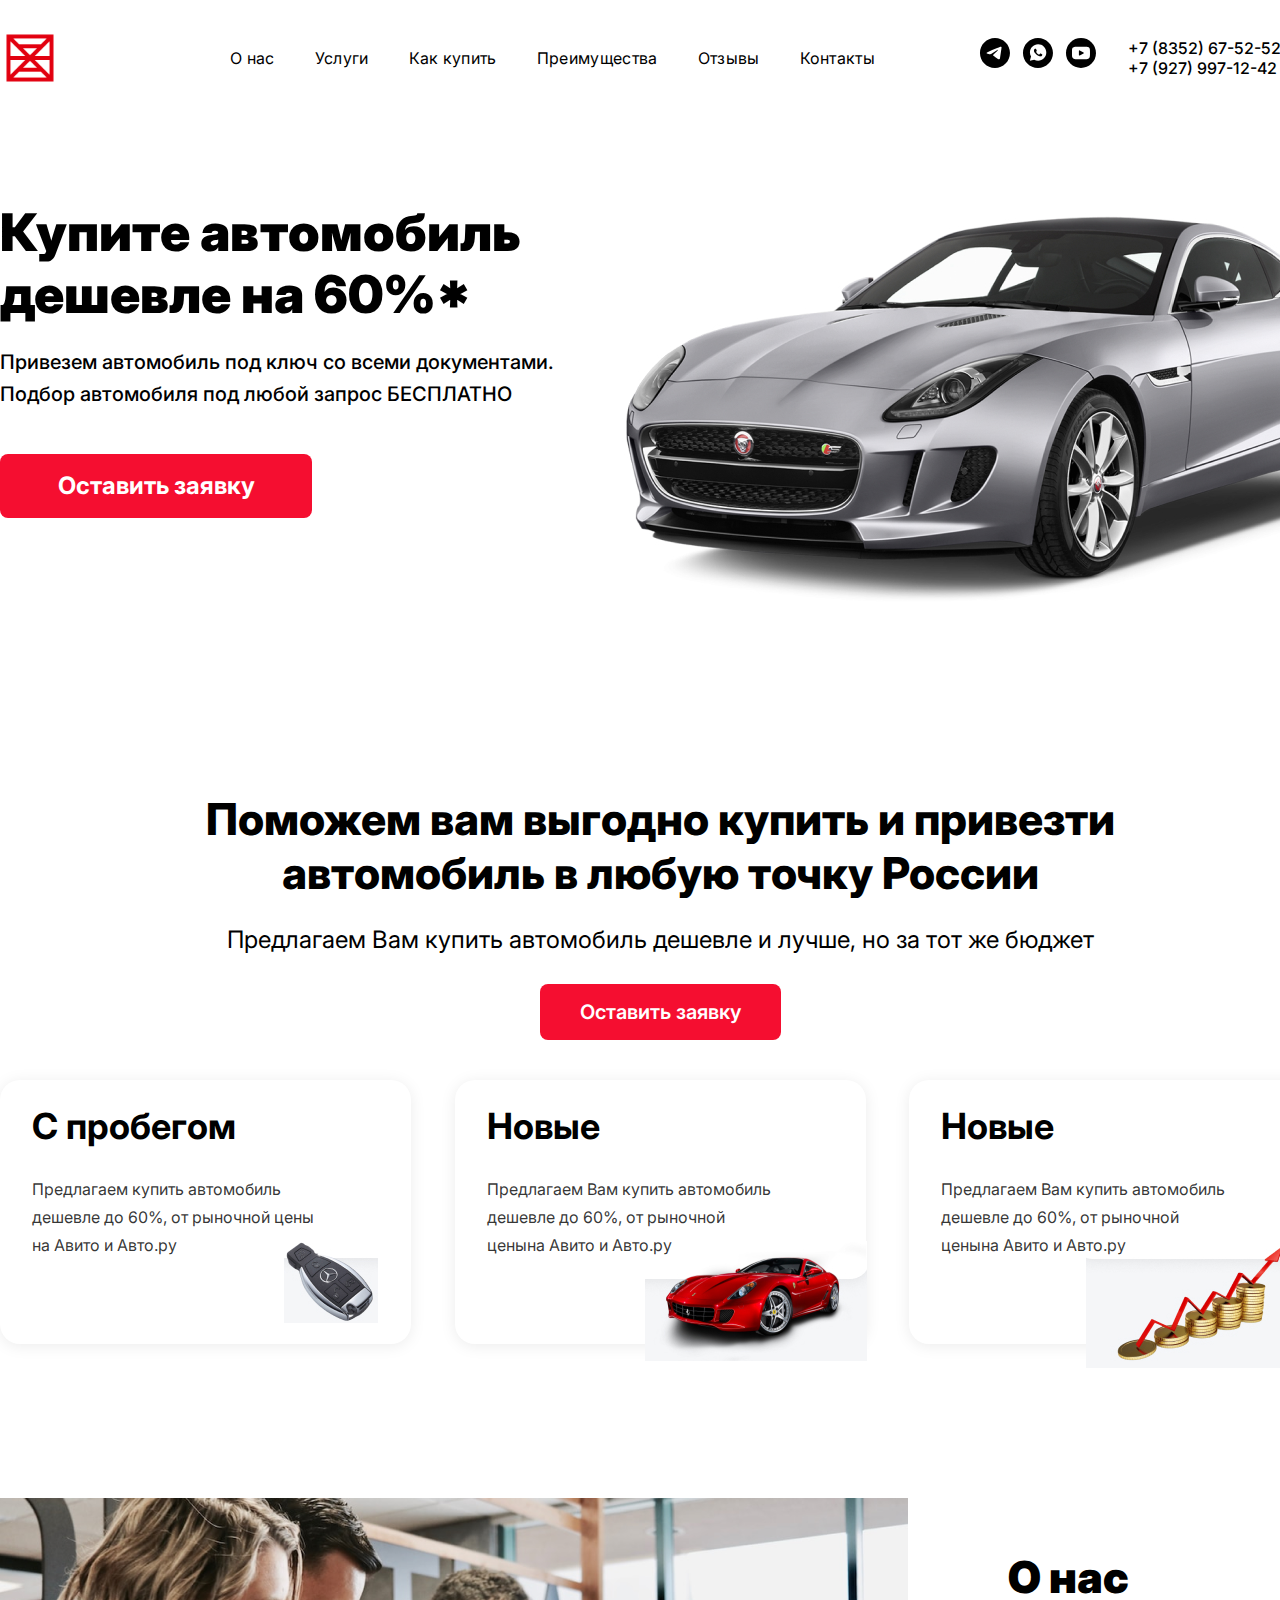
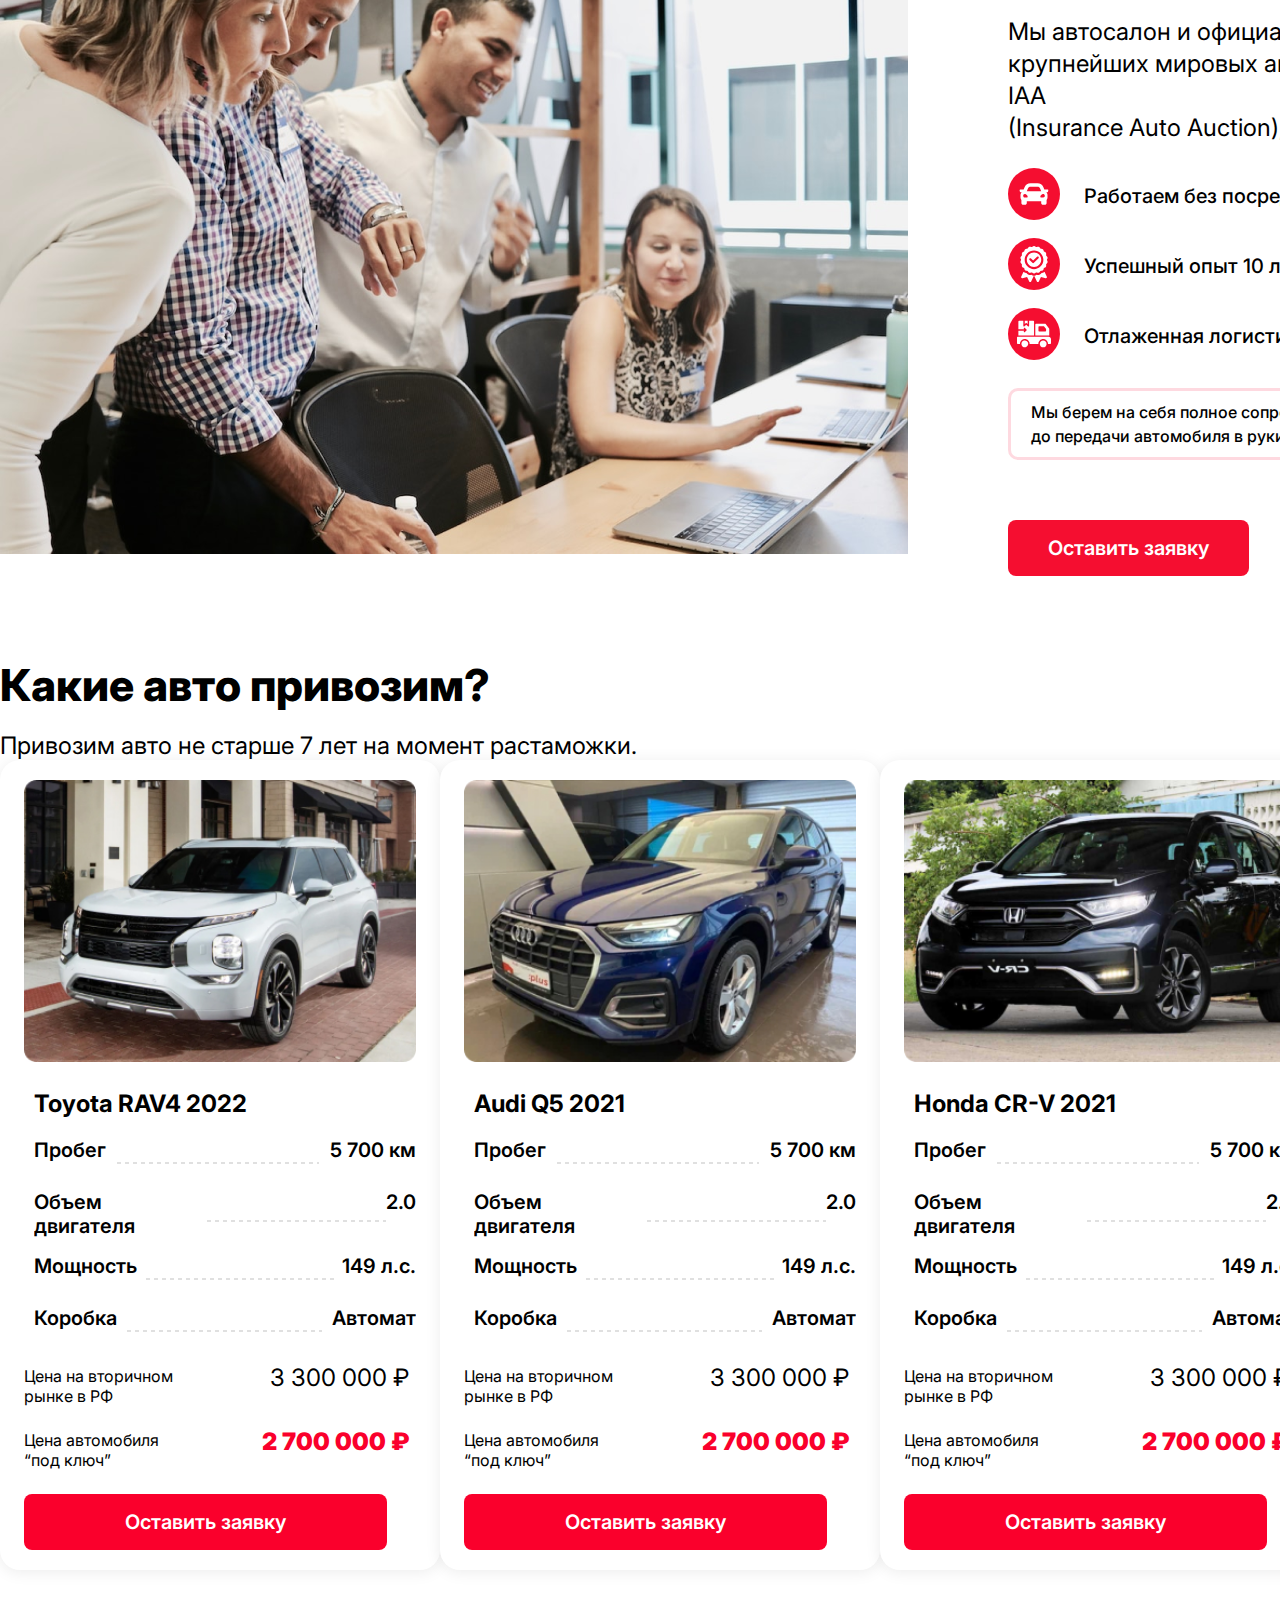
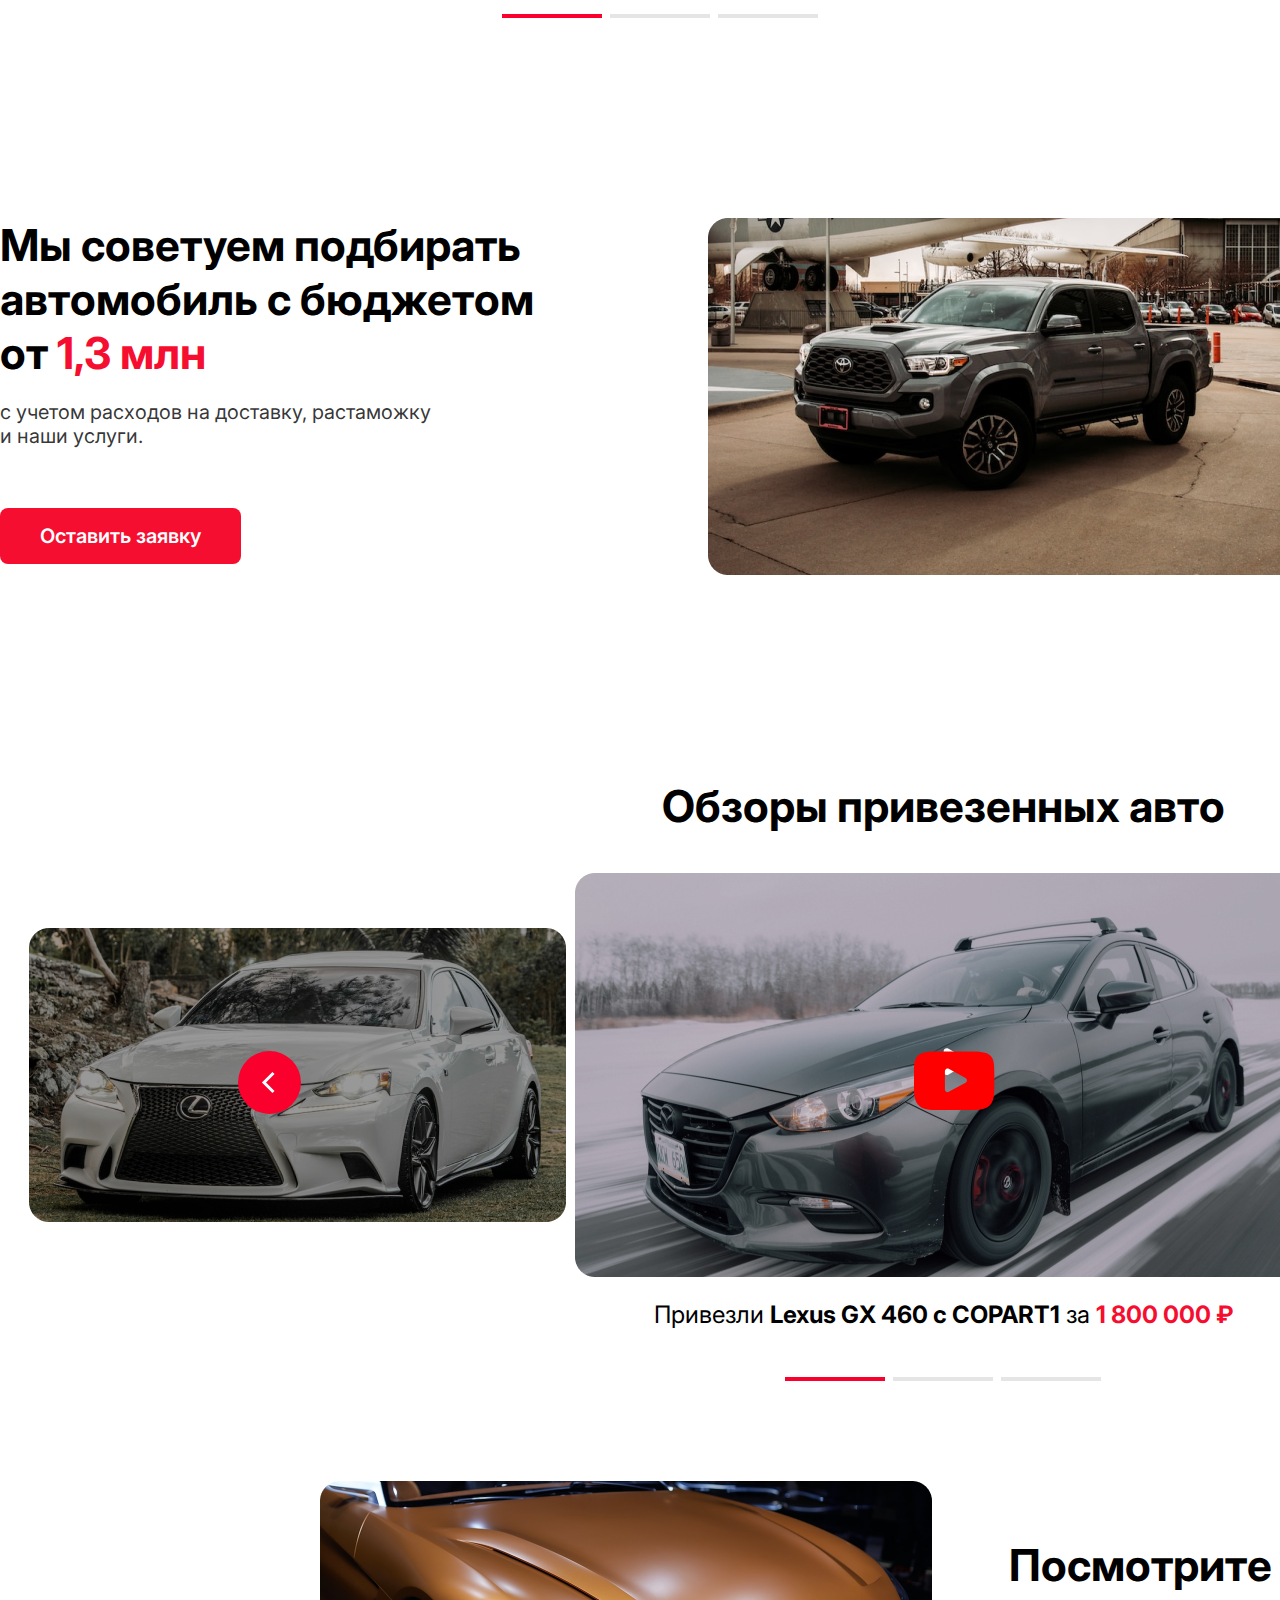
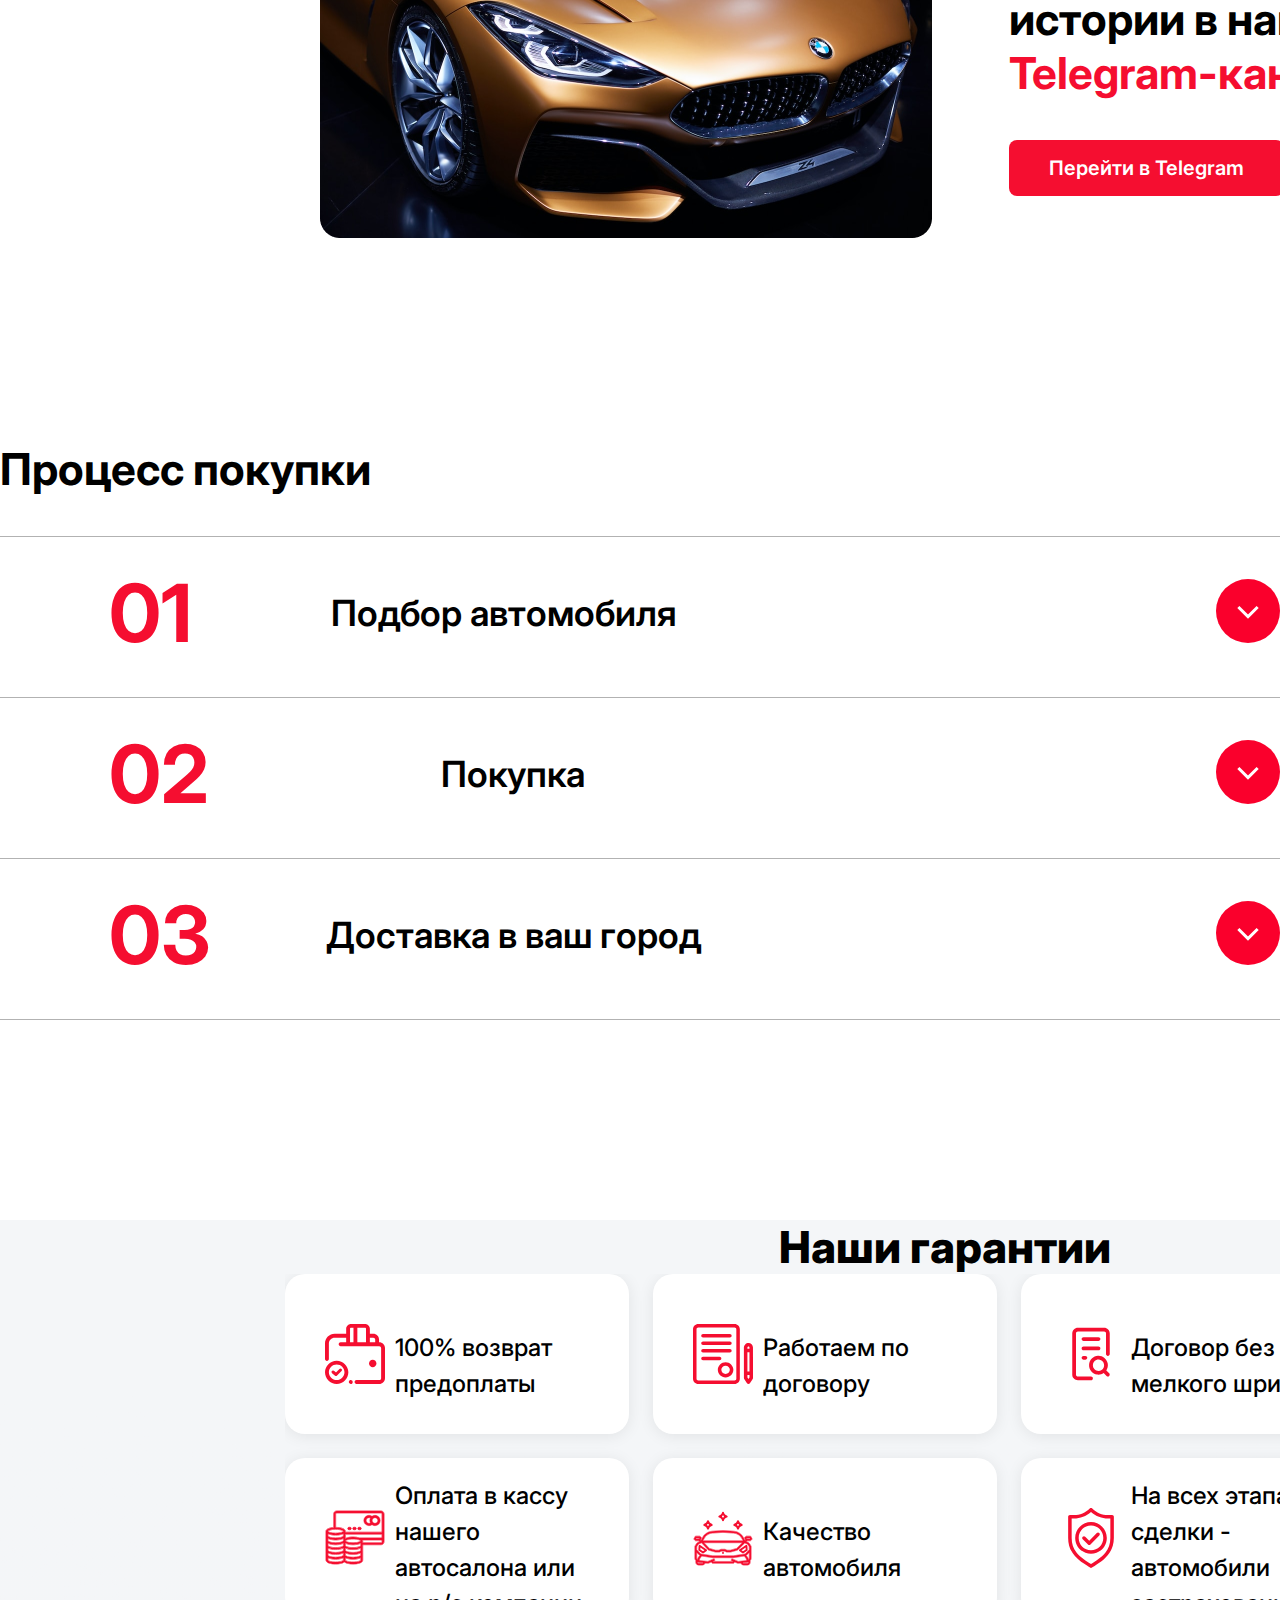
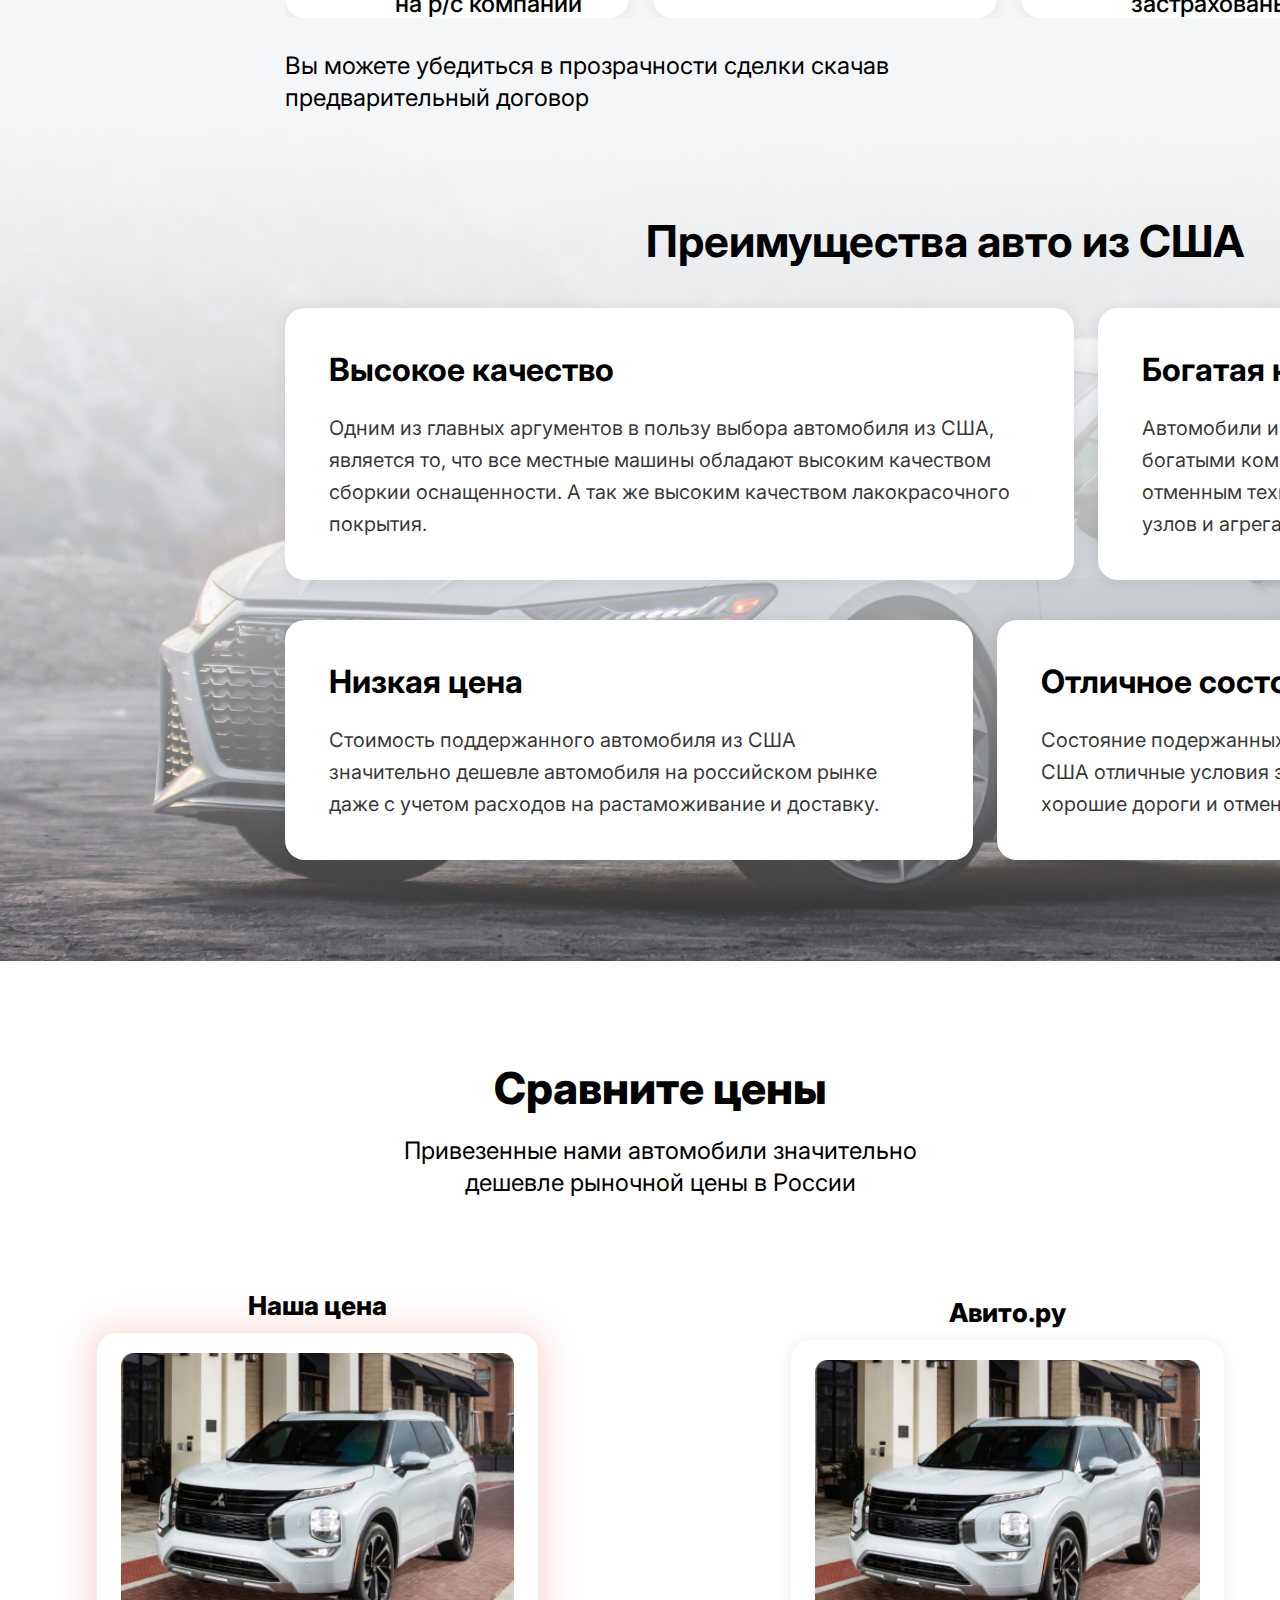
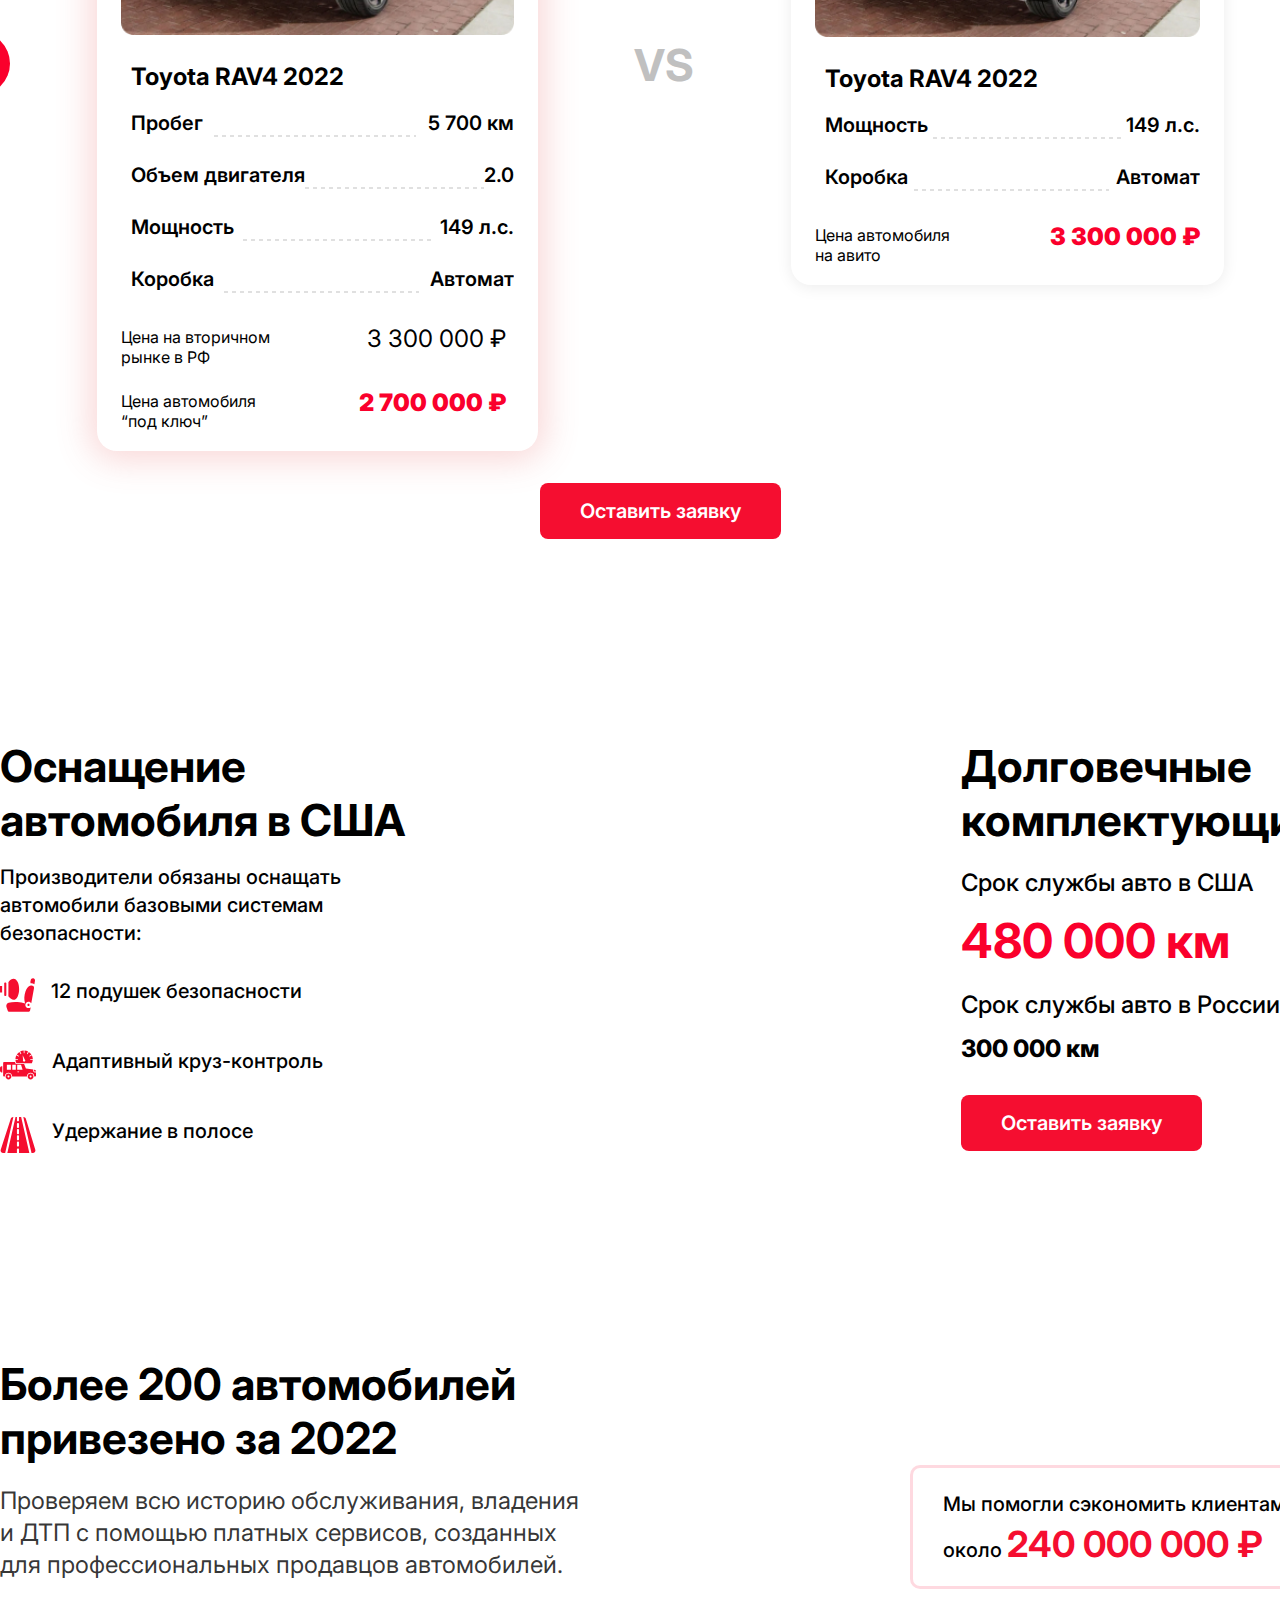
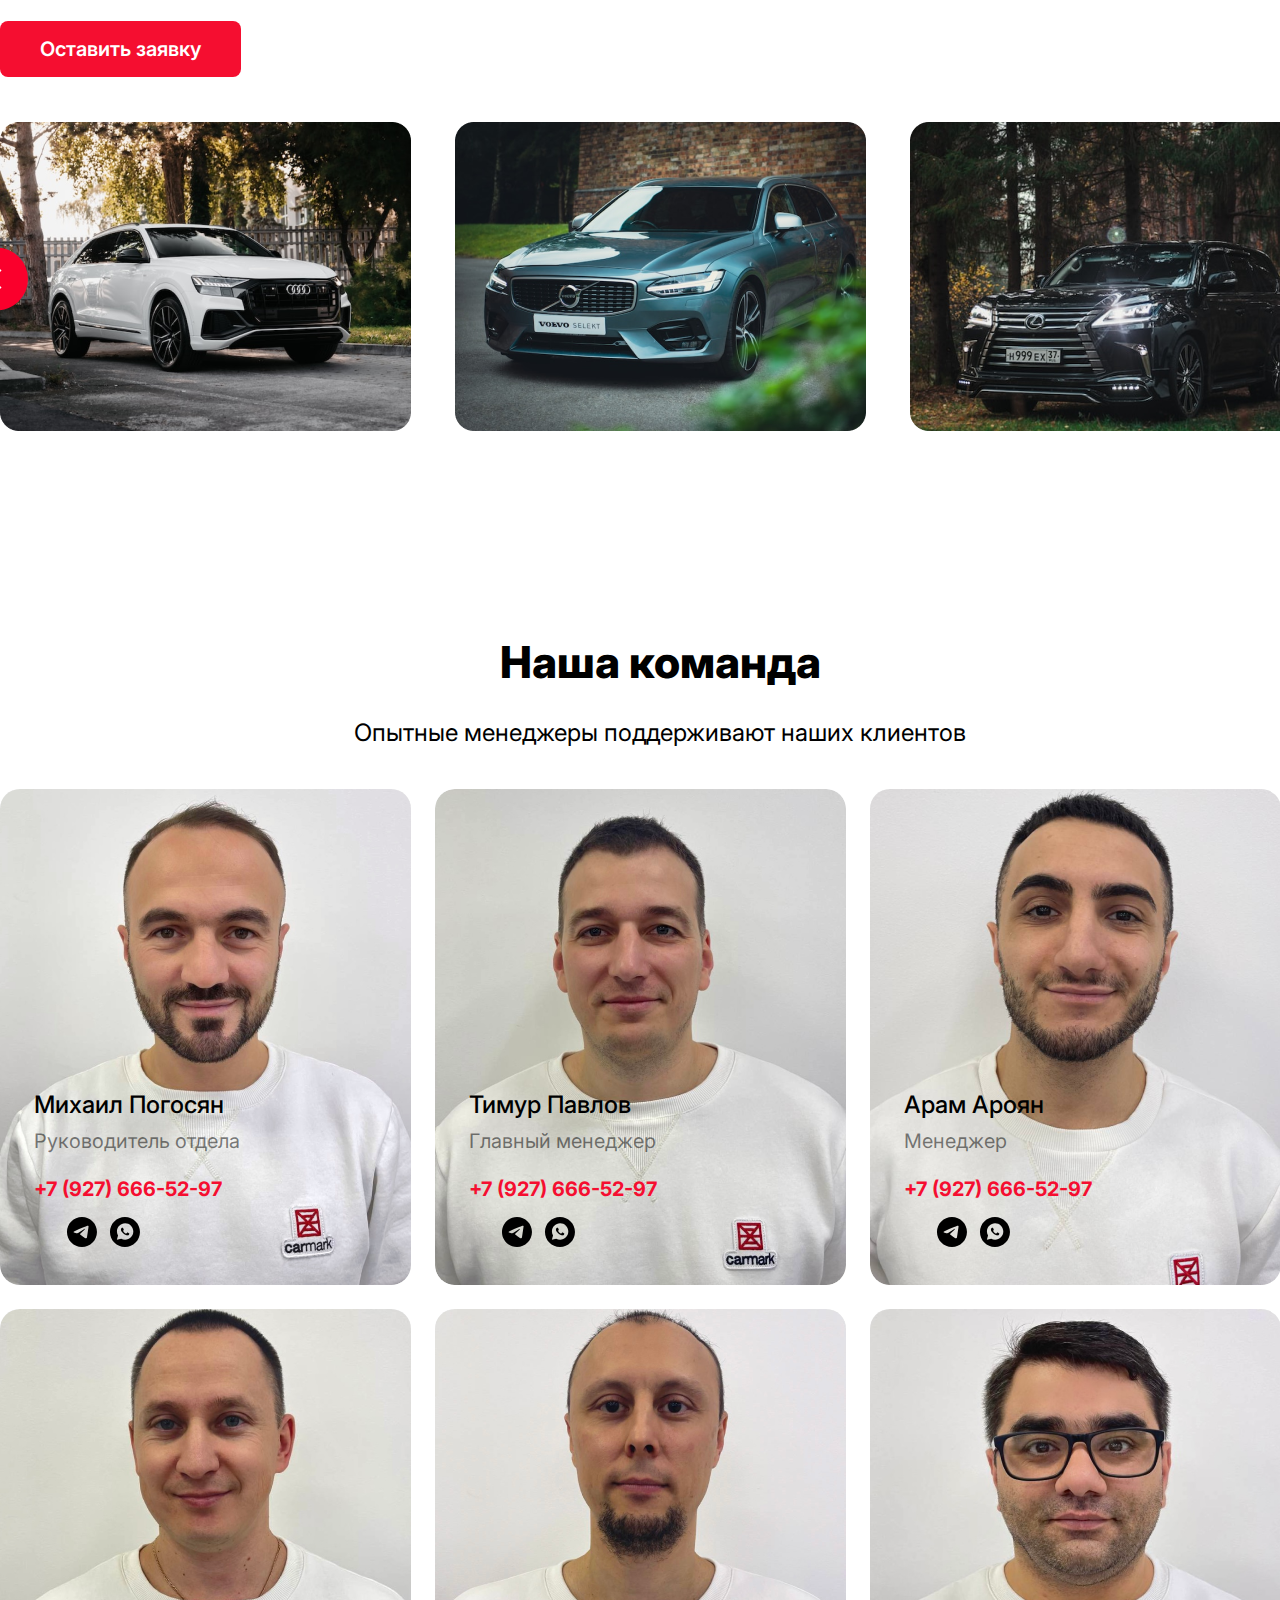
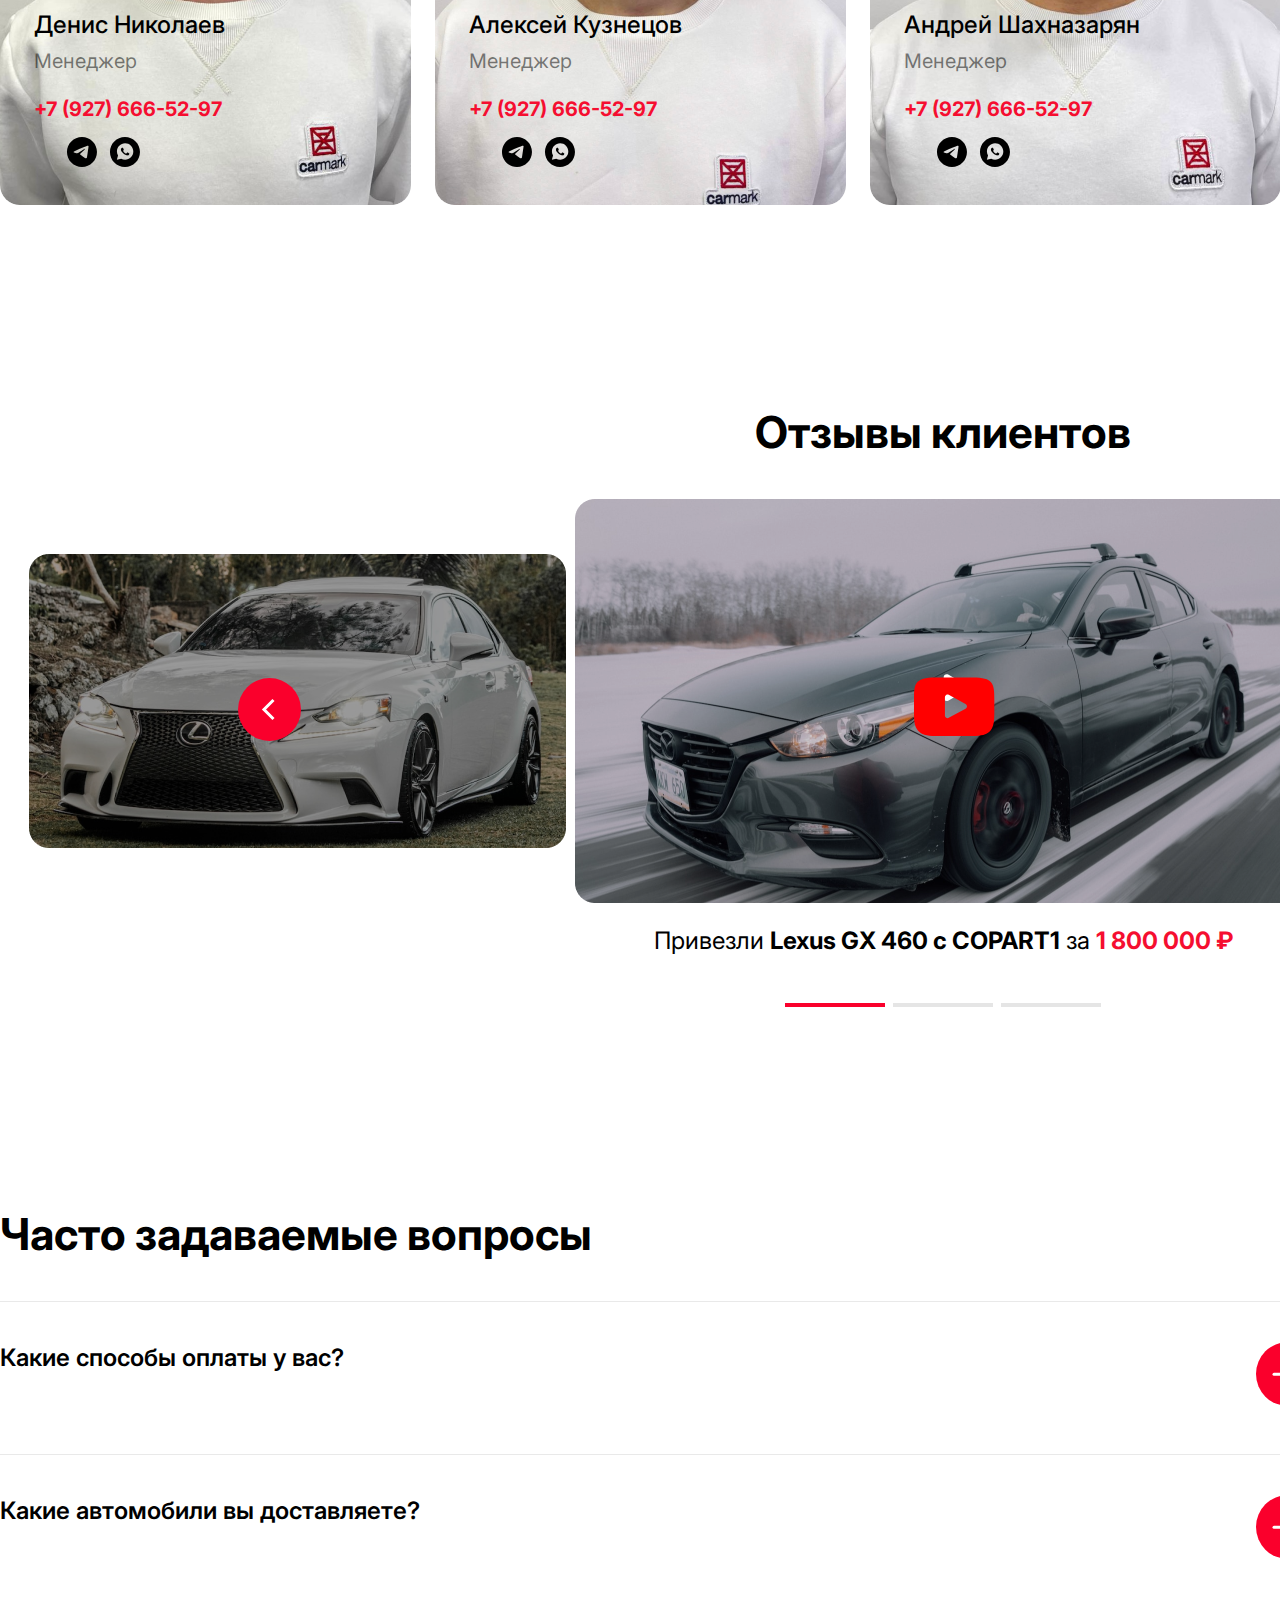
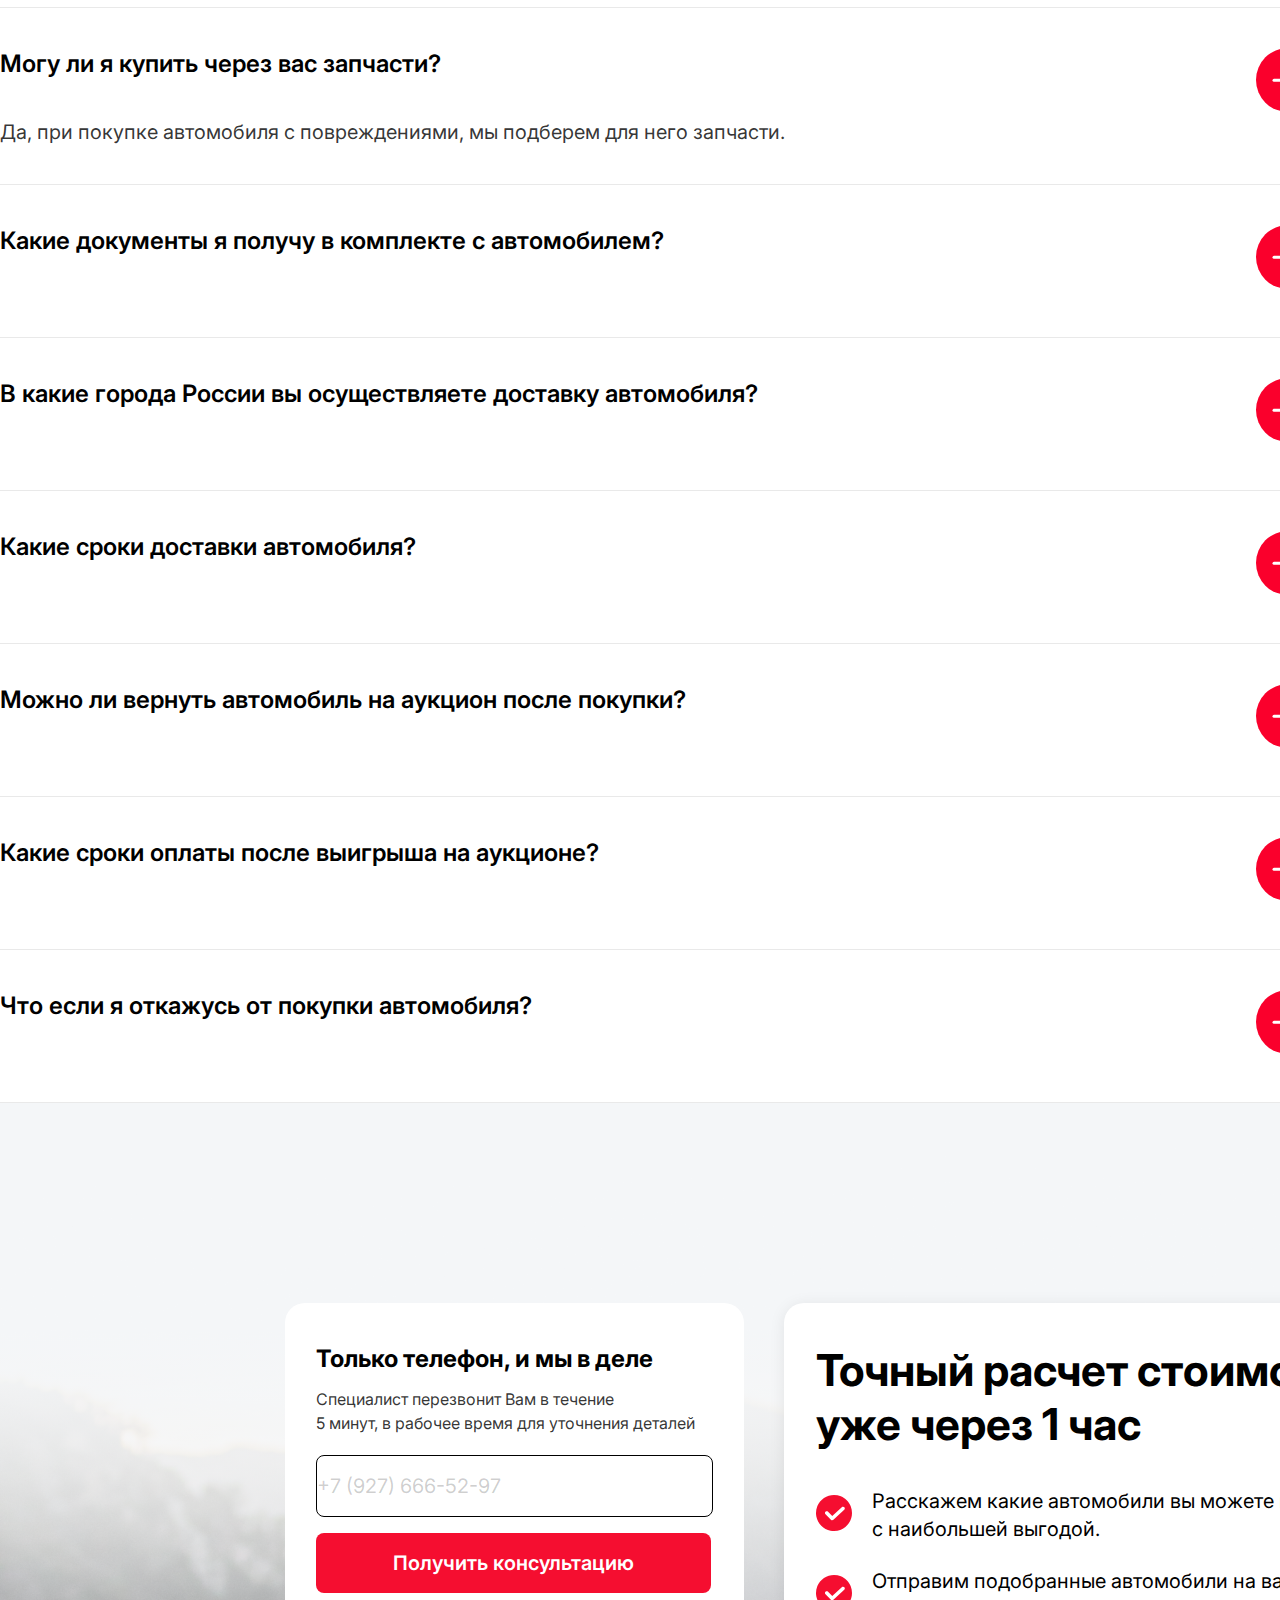
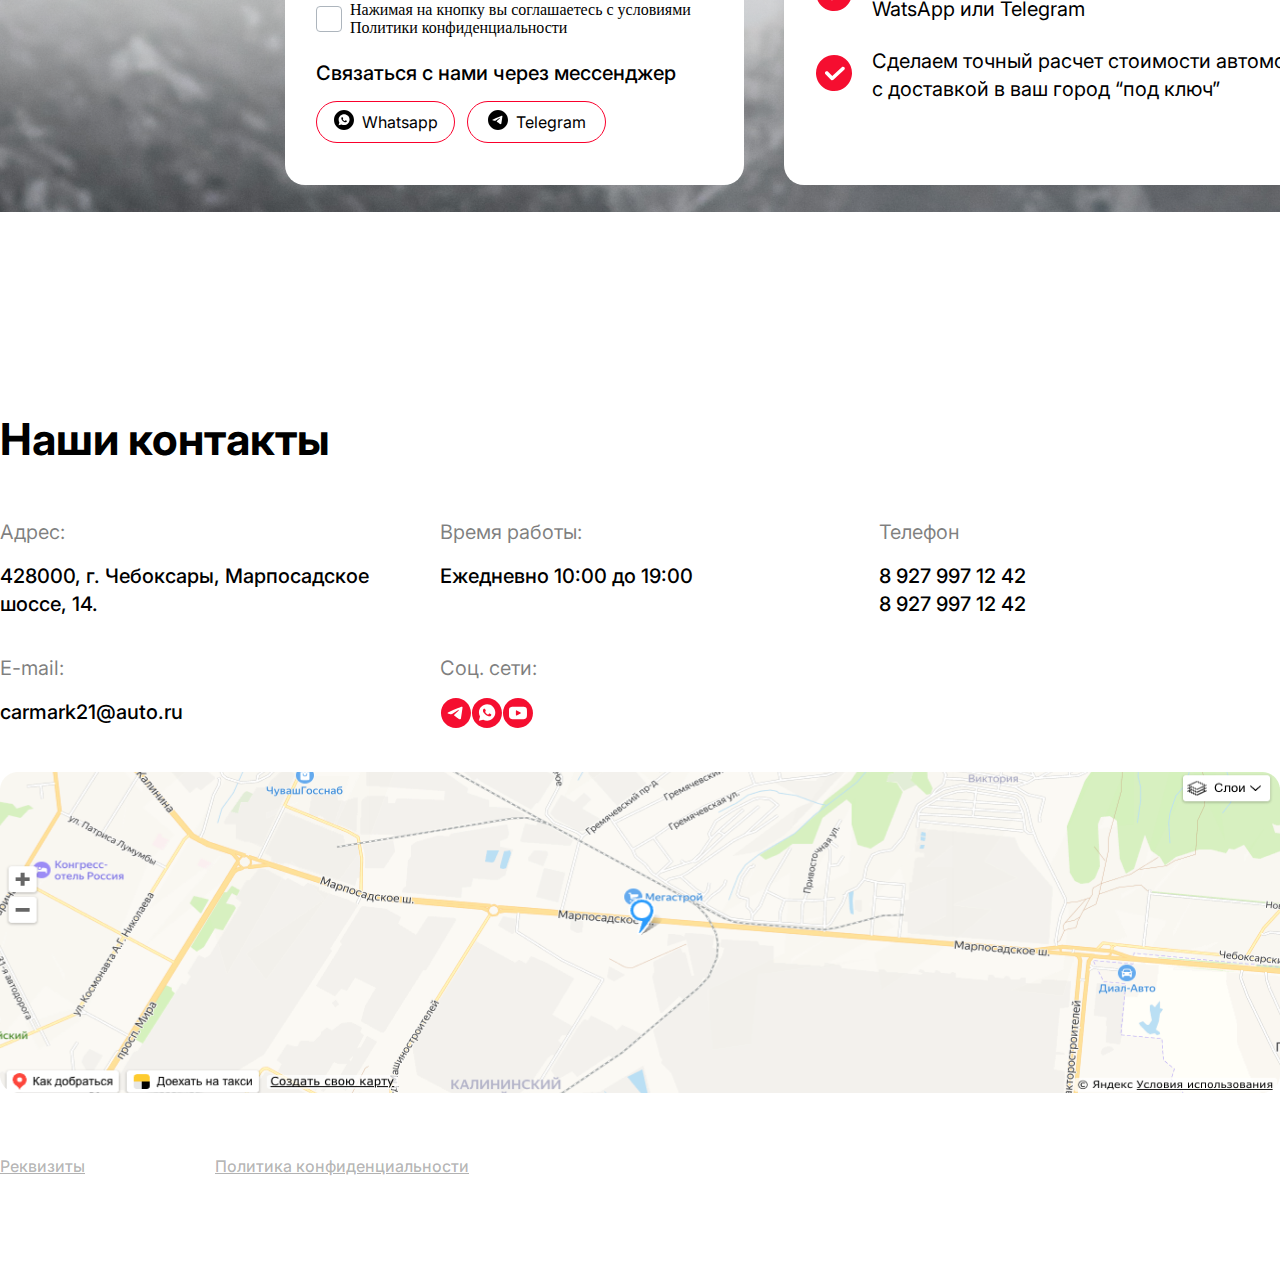
==== commit 27121e46: "верстка готова" ====
--- a/car sales website/index.html
+++ b/car sales website/index.html
@@ -1374,11 +1374,601 @@
                     </div>
                 </div>
             </div>
+            <div class="team__container">
+                <div class="team__container--title">
+                    Наша команда
+                </div>
+                <div class="team__container--undertitle">
+                    Опытные менеджеры поддерживают наших клиентов  
+                </div>
+                <div class="team__container--box">
+                    <div class="team__box--item">
+                        <div class="team__box--desc">
+                            <div class="team__item--title">
+                                Михаил Погосян
+                            </div>
+                            <div class="team__item--undertitle">
+                                Руководитель отдела
+                            </div>
+                            <div class="team__item--number">
+                                +7 (927) 666-52-97
+                            </div>
+                            <div class="team__item--socials">
+                                <div class="header__socials row__team--socials">
+                                    <div class="header__socials--item team__socials--tg">
+                                        <a href="https://t.me/"><img src="images/telegram.svg" alt=""></a>
+                                    </div>
+                                    <div class="header__socials--item team__socials--wu">
+                                        <a href="https://wa.me/"><img src="images/whats up.svg" alt=""></a>
+                                    </div>
+                                </div>         
+                            </div>
+                        </div>
+                    </div>
+                    <div class="team__box--item two">
+                        <div class="team__box--desc">
+                            <div class="team__item--title">
+                                Тимур Павлов
+                            </div>
+                            <div class="team__item--undertitle">
+                                Главный менеджер
+                            </div>
+                            <div class="team__item--number">
+                                +7 (927) 666-52-97
+                            </div>
+                            <div class="team__item--socials">
+                                <div class="header__socials row__team--socials">
+                                    <div class="header__socials--item team__socials--tg">
+                                        <a href="https://t.me/"><img src="images/telegram.svg" alt=""></a>
+                                    </div>
+                                    <div class="header__socials--item team__socials--wu">
+                                        <a href="https://wa.me/"><img src="images/whats up.svg" alt=""></a>
+                                    </div>
+                                </div>         
+                            </div>
+                        </div>
+                    </div>
+                    <div class="team__box--item three">
+                        <div class="team__box--desc">
+                            <div class="team__item--title">
+                                Арам Ароян
+                            </div>
+                            <div class="team__item--undertitle">
+                                Менеджер
+                            </div>
+                            <div class="team__item--number">
+                                +7 (927) 666-52-97
+                            </div>
+                            <div class="team__item--socials">
+                                <div class="header__socials row__team--socials">
+                                    <div class="header__socials--item team__socials--tg">
+                                        <a href="https://t.me/"><img src="images/telegram.svg" alt=""></a>
+                                    </div>
+                                    <div class="header__socials--item team__socials--wu">
+                                        <a href="https://wa.me/"><img src="images/whats up.svg" alt=""></a>
+                                    </div>
+                                </div>         
+                            </div>
+                        </div>
+                    </div>
+                    <div class="team__box--item four">
+                        <div class="team__box--desc">
+                            <div class="team__item--title">
+                                Денис Николаев
+                            </div>
+                            <div class="team__item--undertitle">
+                                Менеджер
+                            </div>
+                            <div class="team__item--number">
+                                +7 (927) 666-52-97
+                            </div>
+                            <div class="team__item--socials">
+                                <div class="header__socials row__team--socials">
+                                    <div class="header__socials--item team__socials--tg">
+                                        <a href="https://t.me/"><img src="images/telegram.svg" alt=""></a>
+                                    </div>
+                                    <div class="header__socials--item team__socials--wu">
+                                        <a href="https://wa.me/"><img src="images/whats up.svg" alt=""></a>
+                                    </div>
+                                </div>         
+                            </div>
+                        </div>
+                    </div>
+                    <div class="team__box--item five">
+                        <div class="team__box--desc">
+                            <div class="team__item--title">
+                                Алексей Кузнецов
+                            </div>
+                            <div class="team__item--undertitle">
+                                Менеджер
+                            </div>
+                            <div class="team__item--number">
+                                +7 (927) 666-52-97
+                            </div>
+                            <div class="team__item--socials">
+                                <div class="header__socials row__team--socials">
+                                    <div class="header__socials--item team__socials--tg">
+                                        <a href="https://t.me/"><img src="images/telegram.svg" alt=""></a>
+                                    </div>
+                                    <div class="header__socials--item team__socials--wu">
+                                        <a href="https://wa.me/"><img src="images/whats up.svg" alt=""></a>
+                                    </div>
+                                </div>         
+                            </div>
+                        </div>
+                    </div>
+                    <div class="team__box--item six">
+                        <div class="team__box--desc">
+                            <div class="team__item--title">
+                                Андрей Шахназарян
+                            </div>
+                            <div class="team__item--undertitle">
+                                Менеджер
+                            </div>
+                            <div class="team__item--number">
+                                +7 (927) 666-52-97
+                            </div>
+                            <div class="team__item--socials">
+                                <div class="header__socials row__team--socials">
+                                    <div class="header__socials--item team__socials--tg">
+                                        <a href="https://t.me/"><img src="images/telegram.svg" alt=""></a>
+                                    </div>
+                                    <div class="header__socials--item team__socials--wu">
+                                        <a href="https://wa.me/"><img src="images/whats up.svg" alt=""></a>
+                                    </div>
+                                </div>         
+                            </div>
+                        </div>
+                    </div>
+                </div>
+            </div>
+            <div class="review__container">
+                <div class="review__title">
+                    Отзывы клиентов
+                </div>
+                <div class="review__row row">
+                    <div class="review__img--left">
+                        <img src="images/Image5.png" alt="">
+                        <div class="review__img--svg-left">
+                            <svg xmlns="http://www.w3.org/2000/svg" width="63" height="63" viewBox="0 0 63 63"
+                                fill="none">
+                                <circle cx="31.5" cy="31.5" r="31.5" fill="#FA002C" />
+                                <path d="M35.5 22L26 31.5L35.5 41" stroke="white" stroke-width="3" />
+                            </svg>
+                        </div>
+                    </div>
+                    <div class="review__img--centr">
+                        <img src="images/Image6.png" alt="">
+                        <div class="review__img--svg-centr">
+                            <svg xmlns="http://www.w3.org/2000/svg" width="81" height="68" viewBox="0 0 81 68"
+                                fill="none">
+                                <path
+                                    d="M52.2363 16.0337C54.2363 17.1884 54.2363 20.0751 52.2363 21.2298L34.1574 31.6677C32.1574 32.8224 29.6574 31.379 29.6574 29.0696L29.6574 8.19385C29.6574 5.88445 32.1574 4.44107 34.1574 5.59577L52.2363 16.0337Z"
+                                    fill="white" />
+                                <path
+                                    d="M77.1853 13.4156C74.2861 9.83818 68.9335 8.37891 58.7111 8.37891H21.6039C11.1476 8.37891 5.70423 9.93231 2.81598 13.741C0 17.4546 0 22.9262 0 30.499V44.9328C0 59.6038 3.34114 67.0526 21.6039 67.0526H58.7114C67.5761 67.0526 72.4884 65.765 75.6663 62.6079C78.9253 59.3703 80.3158 54.0843 80.3158 44.9328V30.499C80.3158 22.5128 80.0979 17.0089 77.1853 13.4156ZM51.563 39.7086L34.7127 48.8502C34.336 49.0546 33.9241 49.156 33.5127 49.156C33.0468 49.156 32.582 49.0258 32.1704 48.7671C31.3952 48.2795 30.9218 47.4073 30.9218 46.4666V28.2421C30.9218 27.3029 31.3939 26.4316 32.1675 25.9437C32.9414 25.4558 33.9039 25.4225 34.7068 25.8555L51.557 34.9382C52.4143 35.4002 52.9527 36.3189 52.954 37.3212C52.955 38.3244 52.419 39.2444 51.563 39.7086Z"
+                                    fill="#FF0000" />
+                            </svg>
+                        </div>
+                    </div>
+                    <div class="review__img--right">
+                        <img src="images/Image7.png" alt="">
+                        <div class="review__img--svg-right">
+                            <svg xmlns="http://www.w3.org/2000/svg" width="63" height="63" viewBox="0 0 63 63"
+                                fill="none">
+                                <circle cx="31.5" cy="31.5" r="31.5" transform="rotate(-180 31.5 31.5)"
+                                    fill="#FA002C" />
+                                <path d="M27.5 41L37 31.5L27.5 22" stroke="white" stroke-width="3" />
+                            </svg>
+                        </div>
+                    </div>
+                </div>
+                <div class="review__desc">
+                    Привезли <span class="review__desc--bold">Lexus GX 460 с COPART1</span> за <span
+                        class="review__desc--color">1 800 000 ₽</span>
+                </div>
+                <div class="catalog__pagination--row">
+                    <div class="pagination__left">
+
+                    </div>
+                    <div class="pagination__centr">
+
+                    </div>
+                    <div class="pagination__right">
+
+                    </div>
+                </div>
+            </div>
+            <div class="quest__container">
+                <div class="quest__container--tittle">
+                    Часто задаваемые вопросы
+                </div>
+                <div class="quest__container--line">
+
+                </div>
+                <div class="quest__container--row">
+                    <div class="quest__row--title">
+                        Какие способы оплаты у  вас? 
+                        <div class="quest__row--undertitle">
+
+                        </div>
+                    </div>
+                    <div class="quest__row--image--+">
+                        <svg xmlns="http://www.w3.org/2000/svg" width="64" height="64" viewBox="0 0 64 64" fill="none">
+                            <circle cx="32" cy="32" r="32" fill="#FA002C"/>
+                            <path d="M32.1421 18.0004L32.1421 46.2847" stroke="white" stroke-width="3" stroke-linecap="round"/>
+                            <path d="M46.2847 32.1421L18.0004 32.1421" stroke="white" stroke-width="3" stroke-linecap="round"/>
+                        </svg>
+                        <div class="quest__row--image---">
+                            <svg xmlns="http://www.w3.org/2000/svg" width="64" height="64" viewBox="0 0 64 64" fill="none">
+                                <circle cx="32" cy="32" r="32" fill="#FA002C"/>
+                                <path d="M46.2847 32.1421L18.0004 32.1421" stroke="white" stroke-width="3" stroke-linecap="round"/>
+                            </svg>
+                        </div>
+                    </div>
+                </div>
+                <div class="quest__container--line">
+                    
+                </div>
+                <div class="quest__container--row">
+                    <div class="quest__row--title">
+                        Какие автомобили вы доставляете? 
+                        <div class="quest__row--undertitle">
+
+                        </div>
+                    </div>
+                    <div class="quest__row--image">
+                        <svg xmlns="http://www.w3.org/2000/svg" width="64" height="64" viewBox="0 0 64 64" fill="none">
+                            <circle cx="32" cy="32" r="32" fill="#FA002C"/>
+                            <path d="M32.1421 18.0004L32.1421 46.2847" stroke="white" stroke-width="3" stroke-linecap="round"/>
+                            <path d="M46.2847 32.1421L18.0004 32.1421" stroke="white" stroke-width="3" stroke-linecap="round"/>
+                        </svg>
+                    </div>
+                </div>
+                <div class="quest__container--line">
+                    
+                </div>
+                <div class="quest__container--row">
+                    <div class="quest__row--title">
+                        Могу ли я купить через вас запчасти?  
+                        <div class="quest__row--undertitle">
+                            Да, при покупке автомобиля с повреждениями, мы подберем для него запчасти.
+                        </div>
+                    </div>
+                    <div class="quest__row--image">
+                        <svg xmlns="http://www.w3.org/2000/svg" width="64" height="64" viewBox="0 0 64 64" fill="none">
+                            <circle cx="32" cy="32" r="32" fill="#FA002C"/>
+                            <path d="M32.1421 18.0004L32.1421 46.2847" stroke="white" stroke-width="3" stroke-linecap="round"/>
+                            <path d="M46.2847 32.1421L18.0004 32.1421" stroke="white" stroke-width="3" stroke-linecap="round"/>
+                        </svg>
+                    </div>
+                </div>
+                <div class="quest__container--line">
+                    
+                </div>
+                <div class="quest__container--row">
+                    <div class="quest__row--title">
+                        Какие документы я получу в комплекте с автомобилем? 
+                        <div class="quest__row--undertitle">
+
+                        </div>
+                    </div>
+                    <div class="quest__row--image">
+                        <svg xmlns="http://www.w3.org/2000/svg" width="64" height="64" viewBox="0 0 64 64" fill="none">
+                            <circle cx="32" cy="32" r="32" fill="#FA002C"/>
+                            <path d="M32.1421 18.0004L32.1421 46.2847" stroke="white" stroke-width="3" stroke-linecap="round"/>
+                            <path d="M46.2847 32.1421L18.0004 32.1421" stroke="white" stroke-width="3" stroke-linecap="round"/>
+                        </svg>
+                    </div>
+                </div>
+                <div class="quest__container--line">
+                    
+                </div>
+                <div class="quest__container--row">
+                    <div class="quest__row--title">
+                        В какие города России вы осуществляете доставку автомобиля? 
+                        <div class="quest__row--undertitle">
+
+                        </div>
+                    </div>
+                    <div class="quest__row--image">
+                        <svg xmlns="http://www.w3.org/2000/svg" width="64" height="64" viewBox="0 0 64 64" fill="none">
+                            <circle cx="32" cy="32" r="32" fill="#FA002C"/>
+                            <path d="M32.1421 18.0004L32.1421 46.2847" stroke="white" stroke-width="3" stroke-linecap="round"/>
+                            <path d="M46.2847 32.1421L18.0004 32.1421" stroke="white" stroke-width="3" stroke-linecap="round"/>
+                        </svg>
+                    </div>
+                </div>
+                <div class="quest__container--line">
+                    
+                </div>
+                <div class="quest__container--row">
+                    <div class="quest__row--title">
+                        Какие сроки доставки автомобиля? 
+                        <div class="quest__row--undertitle">
+
+                        </div>
+                    </div>
+                    <div class="quest__row--image">
+                        <svg xmlns="http://www.w3.org/2000/svg" width="64" height="64" viewBox="0 0 64 64" fill="none">
+                            <circle cx="32" cy="32" r="32" fill="#FA002C"/>
+                            <path d="M32.1421 18.0004L32.1421 46.2847" stroke="white" stroke-width="3" stroke-linecap="round"/>
+                            <path d="M46.2847 32.1421L18.0004 32.1421" stroke="white" stroke-width="3" stroke-linecap="round"/>
+                        </svg>
+                    </div>
+                </div>
+                <div class="quest__container--line">
+                    
+                </div>
+                <div class="quest__container--row">
+                    <div class="quest__row--title">
+                        Можно ли вернуть автомобиль на аукцион после покупки? 
+                        <div class="quest__row--undertitle">
+
+                        </div>
+                    </div>
+                    <div class="quest__row--image">
+                        <svg xmlns="http://www.w3.org/2000/svg" width="64" height="64" viewBox="0 0 64 64" fill="none">
+                            <circle cx="32" cy="32" r="32" fill="#FA002C"/>
+                            <path d="M32.1421 18.0004L32.1421 46.2847" stroke="white" stroke-width="3" stroke-linecap="round"/>
+                            <path d="M46.2847 32.1421L18.0004 32.1421" stroke="white" stroke-width="3" stroke-linecap="round"/>
+                        </svg>
+                    </div>
+                </div>
+                <div class="quest__container--line">
+                    
+                </div>
+                <div class="quest__container--row">
+                    <div class="quest__row--title">
+                        Какие сроки оплаты после выигрыша на аукционе? 
+                        <div class="quest__row--undertitle">
+
+                        </div>
+                    </div>
+                    <div class="quest__row--image">
+                        <svg xmlns="http://www.w3.org/2000/svg" width="64" height="64" viewBox="0 0 64 64" fill="none">
+                            <circle cx="32" cy="32" r="32" fill="#FA002C"/>
+                            <path d="M32.1421 18.0004L32.1421 46.2847" stroke="white" stroke-width="3" stroke-linecap="round"/>
+                            <path d="M46.2847 32.1421L18.0004 32.1421" stroke="white" stroke-width="3" stroke-linecap="round"/>
+                        </svg>
+                    </div>
+                </div>
+                <div class="quest__container--line">
+                    
+                </div>
+                <div class="quest__container--row">
+                    <div class="quest__row--title">
+                        Что если я откажусь от покупки автомобиля? 
+                        <div class="quest__row--undertitle">
+
+                        </div>
+                    </div>
+                    <div class="quest__row--image">
+                        <svg xmlns="http://www.w3.org/2000/svg" width="64" height="64" viewBox="0 0 64 64" fill="none">
+                            <circle cx="32" cy="32" r="32" fill="#FA002C"/>
+                            <path d="M32.1421 18.0004L32.1421 46.2847" stroke="white" stroke-width="3" stroke-linecap="round"/>
+                            <path d="M46.2847 32.1421L18.0004 32.1421" stroke="white" stroke-width="3" stroke-linecap="round"/>
+                        </svg>
+                    </div>
+                </div>
+                <div class="quest__container--line">
+                    
+                </div>
+            </div>
+            <div class="calc__container">
+                <div class="calc__container--row">
+                    <div class="calc__block">
+                        <div class="calc__block--left">
+                            <div class="calc__block--culmn">
+                                <div class="calc__block--tittle">
+                                    Только телефон, и мы в деле
+                                </div>
+                                <div class="calc__block--undertittle">
+                                    Специалист перезвонит Вам в течение <br>
+                                    5 минут, в рабочее время для уточнения деталей
+                                </div>
+                                <div class="calc__block--formInput">
+                                    <div class="calc__formInput--number">
+                                        +7 (927) 666-52-97
+                                    </div>
+                                </div>
+                                <div class="card__button--blcok button__calc--item">
+                                    <a href="#">
+                                        <button class="card__button button__calc">
+                                            <div class="card__button--desc">
+                                                Получить консультацию
+                                            </div>
+                                        </button>
+                                    </a>
+                                </div>
+                                <div class="calc__block--chekbox">
+                                    <input type="checkbox" class="custom-checkbox" id="happy" name="happy" value="yes">
+                                    <label for="happy">Нажимая на кнопку вы соглашаетесь с условиями <br>Политики конфиденциальности</label>
+                                </div>
+                                <div class="calc__block--desc">
+                                    Связаться с нами через мессенджер
+                                </div>
+                                <div class="calc__block_social">
+                                    <div class="calc__social--row">
+                                        <div class="calc__socail--border-row">
+                                            <div class="calc__social--img">
+                                                <svg xmlns="http://www.w3.org/2000/svg" width="20" height="20" viewBox="0 0 20 20" fill="none">
+                                                    <path fill-rule="evenodd" clip-rule="evenodd" d="M10 20C15.5228 20 20 15.5228 20 10C20 4.47716 15.5228 0 10 0C4.47716 0 0 4.47716 0 10C0 15.5228 4.47716 20 10 20ZM13.9525 5.79856C12.9234 4.7682 11.5548 4.20054 10.0966 4.2C7.09232 4.2 4.64692 6.64504 4.64584 9.65044C4.64548 10.6111 4.89646 11.5489 5.37336 12.3754L4.6 15.2L7.48954 14.4421C8.28564 14.8764 9.18214 15.1052 10.0943 15.1056H10.0965C13.1006 15.1056 15.546 12.6602 15.5473 9.65498C15.5482 8.1983 14.9818 6.82892 13.9525 5.79856ZM12.5817 10.7918C12.4455 10.7236 11.776 10.3942 11.651 10.3487C11.5263 10.3032 11.4353 10.2805 11.3446 10.4169C11.2538 10.5533 10.9928 10.86 10.9133 10.9509C10.8338 11.0418 10.7544 11.0531 10.6183 10.9849C10.596 10.9738 10.5657 10.9606 10.5282 10.9443C10.3364 10.8611 9.9581 10.6971 9.52302 10.3089C9.11814 9.94764 8.84478 9.50168 8.7653 9.36544C8.68582 9.22904 8.75674 9.15538 8.82496 9.08752C8.86584 9.04676 8.9128 8.98956 8.95974 8.9324C8.98314 8.90388 9.00656 8.87536 9.0292 8.8489C9.0869 8.7815 9.112 8.73032 9.14604 8.66098C9.15214 8.64854 9.15852 8.63552 9.16544 8.62174C9.2109 8.5308 9.18818 8.4513 9.15416 8.3831C9.13144 8.33754 9.00236 8.02334 8.8853 7.73846C8.8271 7.5968 8.77188 7.46238 8.7342 7.37184C8.63656 7.1374 8.53766 7.138 8.45826 7.13848C8.44772 7.13856 8.43752 7.13862 8.42772 7.13812C8.34842 7.13412 8.25748 7.1334 8.16672 7.1334C8.07596 7.1334 7.92846 7.1674 7.8035 7.30382C7.79546 7.31262 7.78646 7.32222 7.77668 7.33266C7.63476 7.48418 7.3268 7.81296 7.3268 8.44004C7.3268 9.1088 7.8124 9.75496 7.88248 9.84822L7.883 9.84888C7.88742 9.8548 7.89534 9.86618 7.90666 9.88242C8.06924 10.1156 8.9323 11.3538 10.2096 11.9054C10.5346 12.0458 10.7882 12.1295 10.9861 12.1922C11.3124 12.2959 11.6092 12.2814 11.844 12.2463C12.1057 12.2072 12.6497 11.9169 12.7632 11.5988C12.8767 11.2807 12.8767 11.0078 12.8427 10.9511C12.8153 10.9052 12.7509 10.874 12.6555 10.8279C12.6327 10.8169 12.608 10.8049 12.5817 10.7918Z" fill="black"/>
+                                                </svg>
+                                            </div>
+                                            <div class="calc__social--desc">
+                                                Whatsapp
+                                            </div>
+                                        </div>
+                                        <div class="calc__socail--border-row">
+                                            <div class="calc__social--img">
+                                                <svg xmlns="http://www.w3.org/2000/svg" width="20" height="20" viewBox="0 0 20 20" fill="none">
+                                                    <path fill-rule="evenodd" clip-rule="evenodd" d="M10 20C15.5228 20 20 15.5228 20 10C20 4.4772 15.5228 0 10 0C4.4772 0 0 4.4772 0 10C0 15.5228 4.4772 20 10 20ZM14.3954 6.3888C14.4726 5.5128 13.5474 5.8736 13.5474 5.8736C12.8644 6.1564 12.16 6.4436 11.448 6.734C9.24 7.6346 6.9592 8.565 5.0162 9.4808C3.9626 9.8672 4.5794 10.2536 4.5794 10.2536L6.2496 10.769C7.0206 11.001 7.4316 10.7432 7.4316 10.7432L11.0292 8.2956C12.314 7.4196 12.0056 8.141 11.6972 8.4502L8.9992 11.0266C8.588 11.3874 8.7936 11.6966 8.9734 11.8512C9.4834 12.301 10.7374 13.124 11.2848 13.4832C11.4272 13.5766 11.5218 13.6388 11.5432 13.6548C11.6716 13.7578 12.3654 14.2216 12.828 14.1186C13.2906 14.0154 13.342 13.4228 13.342 13.4228L13.9586 9.3776C14.051 8.6754 14.1572 8.0004 14.242 7.4612C14.322 6.952 14.383 6.5642 14.3954 6.3888Z" fill="black"/>
+                                                </svg>
+                                            </div>
+                                            <div class="calc__social--desc">
+                                                Telegram
+                                            </div>
+                                        </div>
+                                    </div>
+                                </div>
+                                <!-- <form >
+                                    <input type="tel" name="tel" pattern="">
+                                </form> -->
+                            </div>
+                        </div>
+                        <div class="calc__block--right">
+                            <div class="calc__block--right-desc">
+                                <div class="calc__block--tittle-right">
+                                    Точный расчет стоимости <br>
+                                    уже через 1 час
+                                </div>
+                                <div class="calc__block--right-row">
+                                    <div class="calc__right--img">
+                                        <svg xmlns="http://www.w3.org/2000/svg" width="36" height="36" viewBox="0 0 36 36" fill="none">
+                                            <g clip-path="url(#clip0_470_2039)">
+                                              <path d="M18 0C14.4399 0 10.9598 1.05568 7.99974 3.03355C5.03966 5.01141 2.73255 7.82263 1.37018 11.1117C0.00779911 14.4008 -0.348661 18.02 0.345873 21.5116C1.04041 25.0033 2.75474 28.2106 5.27209 30.7279C7.78943 33.2453 10.9967 34.9596 14.4884 35.6541C17.98 36.3487 21.5992 35.9922 24.8883 34.6298C28.1774 33.2674 30.9886 30.9603 32.9665 28.0003C34.9443 25.0402 36 21.5601 36 18C36 15.6362 35.5344 13.2956 34.6298 11.1117C33.7253 8.92783 32.3994 6.94353 30.7279 5.27208C29.0565 3.60062 27.0722 2.27475 24.8883 1.37017C22.7044 0.465584 20.3638 0 18 0ZM28.2168 14.8266L17.4168 24.7266C17.0749 25.0401 16.6251 25.2095 16.1613 25.1995C15.6974 25.1894 15.2554 25.0007 14.9274 24.6726L9.52741 19.2726C9.35549 19.1066 9.21836 18.9079 9.12402 18.6883C9.02969 18.4687 8.98003 18.2325 8.97796 17.9935C8.97588 17.7545 9.02142 17.5175 9.11193 17.2963C9.20243 17.0751 9.33609 16.8741 9.50509 16.7051C9.6741 16.5361 9.87508 16.4024 10.0963 16.3119C10.3175 16.2214 10.5545 16.1759 10.7935 16.1779C11.0325 16.18 11.2687 16.2297 11.4883 16.324C11.7079 16.4183 11.9066 16.5555 12.0726 16.7274L16.254 20.9088L25.7832 12.1734C26.135 11.8507 26.6007 11.681 27.0776 11.7015C27.5546 11.7221 28.0039 11.9314 28.3266 12.2832C28.6493 12.635 28.819 13.1007 28.7985 13.5776C28.7779 14.0546 28.5686 14.5039 28.2168 14.8266Z" fill="#F50E30"/>
+                                            </g>
+                                            <defs>
+                                              <clipPath id="clip0_470_2039">
+                                                <rect width="36" height="36" fill="white"/>
+                                              </clipPath>
+                                            </defs>
+                                        </svg>
+                                    </div>
+                                    <div class="calc__right--desc">
+                                        Расскажем какие автомобили вы можете купить <br>
+                                        с наибольшей выгодой.
+                                    </div>
+                                </div>
+                                <div class="calc__block--right-row">
+                                    <div class="calc__right--img">
+                                        <svg xmlns="http://www.w3.org/2000/svg" width="36" height="36" viewBox="0 0 36 36" fill="none">
+                                            <g clip-path="url(#clip0_470_2039)">
+                                              <path d="M18 0C14.4399 0 10.9598 1.05568 7.99974 3.03355C5.03966 5.01141 2.73255 7.82263 1.37018 11.1117C0.00779911 14.4008 -0.348661 18.02 0.345873 21.5116C1.04041 25.0033 2.75474 28.2106 5.27209 30.7279C7.78943 33.2453 10.9967 34.9596 14.4884 35.6541C17.98 36.3487 21.5992 35.9922 24.8883 34.6298C28.1774 33.2674 30.9886 30.9603 32.9665 28.0003C34.9443 25.0402 36 21.5601 36 18C36 15.6362 35.5344 13.2956 34.6298 11.1117C33.7253 8.92783 32.3994 6.94353 30.7279 5.27208C29.0565 3.60062 27.0722 2.27475 24.8883 1.37017C22.7044 0.465584 20.3638 0 18 0ZM28.2168 14.8266L17.4168 24.7266C17.0749 25.0401 16.6251 25.2095 16.1613 25.1995C15.6974 25.1894 15.2554 25.0007 14.9274 24.6726L9.52741 19.2726C9.35549 19.1066 9.21836 18.9079 9.12402 18.6883C9.02969 18.4687 8.98003 18.2325 8.97796 17.9935C8.97588 17.7545 9.02142 17.5175 9.11193 17.2963C9.20243 17.0751 9.33609 16.8741 9.50509 16.7051C9.6741 16.5361 9.87508 16.4024 10.0963 16.3119C10.3175 16.2214 10.5545 16.1759 10.7935 16.1779C11.0325 16.18 11.2687 16.2297 11.4883 16.324C11.7079 16.4183 11.9066 16.5555 12.0726 16.7274L16.254 20.9088L25.7832 12.1734C26.135 11.8507 26.6007 11.681 27.0776 11.7015C27.5546 11.7221 28.0039 11.9314 28.3266 12.2832C28.6493 12.635 28.819 13.1007 28.7985 13.5776C28.7779 14.0546 28.5686 14.5039 28.2168 14.8266Z" fill="#F50E30"/>
+                                            </g>
+                                            <defs>
+                                              <clipPath id="clip0_470_2039">
+                                                <rect width="36" height="36" fill="white"/>
+                                              </clipPath>
+                                            </defs>
+                                        </svg>
+                                    </div>
+                                    <div class="calc__right--desc">
+                                        Отправим подобранные автомобили на ваш <br>
+                                        WatsApp или Telegram
+                                    </div>
+                                </div>
+                                <div class="calc__block--right-row">
+                                    <div class="calc__right--img">
+                                        <svg xmlns="http://www.w3.org/2000/svg" width="36" height="36" viewBox="0 0 36 36" fill="none">
+                                            <g clip-path="url(#clip0_470_2039)">
+                                              <path d="M18 0C14.4399 0 10.9598 1.05568 7.99974 3.03355C5.03966 5.01141 2.73255 7.82263 1.37018 11.1117C0.00779911 14.4008 -0.348661 18.02 0.345873 21.5116C1.04041 25.0033 2.75474 28.2106 5.27209 30.7279C7.78943 33.2453 10.9967 34.9596 14.4884 35.6541C17.98 36.3487 21.5992 35.9922 24.8883 34.6298C28.1774 33.2674 30.9886 30.9603 32.9665 28.0003C34.9443 25.0402 36 21.5601 36 18C36 15.6362 35.5344 13.2956 34.6298 11.1117C33.7253 8.92783 32.3994 6.94353 30.7279 5.27208C29.0565 3.60062 27.0722 2.27475 24.8883 1.37017C22.7044 0.465584 20.3638 0 18 0ZM28.2168 14.8266L17.4168 24.7266C17.0749 25.0401 16.6251 25.2095 16.1613 25.1995C15.6974 25.1894 15.2554 25.0007 14.9274 24.6726L9.52741 19.2726C9.35549 19.1066 9.21836 18.9079 9.12402 18.6883C9.02969 18.4687 8.98003 18.2325 8.97796 17.9935C8.97588 17.7545 9.02142 17.5175 9.11193 17.2963C9.20243 17.0751 9.33609 16.8741 9.50509 16.7051C9.6741 16.5361 9.87508 16.4024 10.0963 16.3119C10.3175 16.2214 10.5545 16.1759 10.7935 16.1779C11.0325 16.18 11.2687 16.2297 11.4883 16.324C11.7079 16.4183 11.9066 16.5555 12.0726 16.7274L16.254 20.9088L25.7832 12.1734C26.135 11.8507 26.6007 11.681 27.0776 11.7015C27.5546 11.7221 28.0039 11.9314 28.3266 12.2832C28.6493 12.635 28.819 13.1007 28.7985 13.5776C28.7779 14.0546 28.5686 14.5039 28.2168 14.8266Z" fill="#F50E30"/>
+                                            </g>
+                                            <defs>
+                                              <clipPath id="clip0_470_2039">
+                                                <rect width="36" height="36" fill="white"/>
+                                              </clipPath>
+                                            </defs>
+                                        </svg>
+                                    </div>
+                                    <div class="calc__right--desc">
+                                        Сделаем точный расчет стоимости автомобиля <br>
+                                        с доставкой в ваш город “под ключ”
+                                    </div>
+                                </div>
+                            </div>
+                        </div>
+                    </div>
+                </div>
+            </div>
         </div>
     </main>
 
     <footer class="footer">
-
+        <div class="footer__container">
+            <div class="footer__container--title">
+                Наши контакты
+            </div>
+            <div class="footer__container--box">
+                <div class="footer__box--item">
+                    <div class="footer__desc">
+                        Адрес:
+                    </div>
+                    <div class="footer__text">
+                        428000, г. Чебоксары, Марпосадское шоссе, 14.
+                    </div>
+                </div>
+                <div class="footer__box--item">
+                    <div class="footer__desc">
+                        Время работы:
+                    </div>
+                    <div class="footer__text">
+                        Ежедневно 10:00 до 19:00
+                    </div>
+                </div>
+                <div class="footer__box--item">
+                    <div class="footer__desc">
+                        Телефон
+                    </div>
+                    <div class="footer__text">
+                        8 927 997 12 42 <br>
+                        8 927 997 12 42
+                    </div>
+                </div>
+                <div class="footer__box--item">
+                    <div class="footer__desc">
+                        E-mail:
+                    </div>
+                    <div class="footer__text">
+                        carmark21@auto.ru
+                    </div>
+                </div>
+                <div class="footer__box--item">
+                    <div class="footer__desc">
+                        Соц. сети:
+                    </div>
+                    <div class="footer__social">
+                        <div class="footer__social--left">
+                            <svg xmlns="http://www.w3.org/2000/svg" width="31" height="30" viewBox="0 0 31 30" fill="none">
+                                <path fill-rule="evenodd" clip-rule="evenodd" d="M15.9688 30C24.253 30 30.9688 23.2842 30.9688 15C30.9688 6.7158 24.253 0 15.9688 0C7.68455 0 0.96875 6.7158 0.96875 15C0.96875 23.2842 7.68455 30 15.9688 30ZM22.5618 9.5832C22.6777 8.2692 21.2899 8.8104 21.2899 8.8104C20.2654 9.2346 19.2088 9.6654 18.1408 10.101C14.8288 11.4519 11.4075 12.8475 8.49305 14.2212C6.91265 14.8008 7.83785 15.3804 7.83785 15.3804L10.3432 16.1535C11.4997 16.5015 12.1162 16.1148 12.1162 16.1148L17.5126 12.4434C19.4398 11.1294 18.9771 12.2115 18.5146 12.6753L14.4676 16.5399C13.8507 17.0811 14.1592 17.5449 14.4289 17.7768C15.1939 18.4515 17.0749 19.686 17.896 20.2248C18.1096 20.3649 18.2515 20.4582 18.2836 20.4822C18.4762 20.6367 19.5169 21.3324 20.2108 21.1779C20.9046 21.0231 20.9818 20.1342 20.9818 20.1342L21.9067 14.0664C22.0452 13.0131 22.2045 12.0006 22.3318 11.1918C22.4517 10.428 22.5432 9.8463 22.5618 9.5832Z" fill="#F50E30"/>
+                            </svg>
+                        </div>
+                        <div class="footer__social--centr">
+                            <svg xmlns="http://www.w3.org/2000/svg" width="31" height="30" viewBox="0 0 31 30" fill="none">
+                                <path fill-rule="evenodd" clip-rule="evenodd" d="M15.9688 30C24.253 30 30.9688 23.2843 30.9688 15C30.9688 6.71574 24.253 0 15.9688 0C7.68449 0 0.96875 6.71574 0.96875 15C0.96875 23.2843 7.68449 30 15.9688 30ZM21.8975 8.69784C20.3539 7.1523 18.3009 6.30081 16.1137 6.3C11.6072 6.3 7.93913 9.96756 7.93751 14.4757C7.93697 15.9167 8.31344 17.3234 9.02879 18.5631L7.86875 22.8L12.2031 21.6632C13.3972 22.3147 14.742 22.6579 16.1102 22.6584H16.1134C20.6196 22.6584 24.2877 18.9903 24.2896 14.4825C24.291 12.2975 23.4414 10.2434 21.8975 8.69784ZM19.8413 16.1876C19.637 16.0853 18.6327 15.5912 18.4453 15.5231C18.2581 15.4548 18.1217 15.4207 17.9856 15.6253C17.8495 15.83 17.458 16.2899 17.3387 16.4264C17.2195 16.5628 17.1003 16.5797 16.8962 16.4774C16.8628 16.4606 16.8172 16.4409 16.761 16.4165C16.4733 16.2917 15.9059 16.0457 15.2533 15.4633C14.646 14.9215 14.2359 14.2525 14.1167 14.0482C13.9975 13.8436 14.1039 13.7331 14.2062 13.6313C14.2675 13.5701 14.3379 13.4843 14.4084 13.3986C14.4435 13.3558 14.4786 13.313 14.5126 13.2734C14.5991 13.1723 14.6368 13.0955 14.6878 12.9915C14.697 12.9728 14.7065 12.9533 14.7169 12.9326C14.7851 12.7962 14.751 12.677 14.7 12.5747C14.6659 12.5063 14.4723 12.035 14.2967 11.6077C14.2094 11.3952 14.1266 11.1936 14.0701 11.0578C13.9236 10.7061 13.7752 10.707 13.6561 10.7077C13.6403 10.7078 13.625 10.7079 13.6103 10.7072C13.4914 10.7012 13.355 10.7001 13.2188 10.7001C13.0827 10.7001 12.8614 10.7511 12.674 10.9557C12.6619 10.9689 12.6484 10.9833 12.6338 10.999C12.4209 11.2263 11.959 11.7194 11.959 12.6601C11.959 13.6632 12.6874 14.6324 12.7925 14.7723L12.7933 14.7733C12.7999 14.7822 12.8118 14.7993 12.8287 14.8236C13.0726 15.1735 14.3672 17.0307 16.2832 17.8581C16.7707 18.0687 17.151 18.1943 17.4478 18.2884C17.9373 18.4439 18.3826 18.422 18.7348 18.3694C19.1273 18.3107 19.9434 17.8753 20.1136 17.3981C20.2838 16.921 20.2838 16.5118 20.2328 16.4266C20.1917 16.3577 20.0951 16.311 19.952 16.2418C19.9177 16.2253 19.8808 16.2074 19.8413 16.1876Z" fill="#F50E30"/>
+                            </svg>
+                        </div>
+                        <div class="footer__social--right">
+                            <svg width="31" height="30" viewBox="0 0 31 30" fill="none" xmlns="http://www.w3.org/2000/svg">
+                                <circle cx="15.9688" cy="15" r="15" fill="#F50E30"/>
+                                <g clip-path="url(#clip0_383_718)">
+                                <path d="M24.2672 9.75345C23.6174 8.98107 22.4178 8.66602 20.1268 8.66602H11.8105C9.46709 8.66602 8.24716 9.0014 7.59985 9.82371C6.96875 10.6255 6.96875 11.8068 6.96875 13.4418V16.558C6.96875 19.7255 7.71755 21.3337 11.8105 21.3337H20.1269C22.1136 21.3337 23.2145 21.0557 23.9267 20.3741C24.6571 19.6751 24.9688 18.5338 24.9688 16.558V13.4418C24.9688 11.7175 24.9199 10.5292 24.2672 9.75345ZM18.5248 15.4301L14.7484 17.4038C14.664 17.4479 14.5717 17.4698 14.4795 17.4698C14.3751 17.4698 14.2709 17.4417 14.1786 17.3859C14.0049 17.2806 13.8988 17.0923 13.8988 16.8892V12.9545C13.8988 12.7517 14.0046 12.5636 14.178 12.4583C14.3514 12.3529 14.5671 12.3457 14.7471 12.4392L18.5235 14.4002C18.7156 14.4999 18.8363 14.6983 18.8366 14.9147C18.8368 15.1313 18.7167 15.3299 18.5248 15.4301Z" fill="white"/>
+                                </g>
+                                <defs>
+                                <clipPath id="clip0_383_718">
+                                <rect width="18" height="18" fill="white" transform="translate(6.96875 6)"/>
+                                </clipPath>
+                                </defs>
+                            </svg>
+                        </div>
+                    </div>
+                </div>
+            </div>
+            <div class="footer__map">
+                <div class="footer__map--img">
+                    <img src="images/map.png" alt="">
+                </div>
+            </div>
+            <div class="footer__info--desc">
+                <div class="footer__desc--item">
+                    Реквизиты
+                </div>
+                <div class="footer__desc--item">
+                    Политика конфиденциальности 
+                </div>
+            </div>
+        </div>
     </footer>
 </body>
 
--- a/car sales website/css/style.css
+++ b/car sales website/css/style.css
@@ -29,7 +29,6 @@
 }
 
 .footer {
-    margin-top: 115px;
     flex: 0 0 auto;
 }
 
@@ -52,7 +51,7 @@
     outline: 0;
 }
 
-svg{
+svg {
     flex-shrink: 0;
 }
 
@@ -1405,4 +1404,527 @@
 
 .catalog__arrow--right-banner {
     margin-left: 1250px;
+}
+
+.team__container {
+    width: 1320px;
+    margin: 0 auto;
+}
+
+.team__container--title {
+    color: #000;
+    text-align: center;
+    font-family: Inter;
+    font-size: 44px;
+    font-style: normal;
+    font-weight: 800;
+    line-height: 54px;
+    /* 122.727% */
+    margin-top: 200px;
+}
+
+.team__container--undertitle {
+    color: #000;
+    text-align: center;
+    font-family: Inter;
+    font-size: 24px;
+    font-style: normal;
+    font-weight: 400;
+    line-height: 32px;
+    /* 133.333% */
+    margin-top: 28px;
+}
+
+.team__container--box {
+    display: flex;
+    flex-wrap: wrap;
+    gap: 24px;
+    margin-top: 40px;
+
+}
+
+.team__box--item {
+    display: flex;
+    flex-direction: column;
+
+    width: 411px;
+    height: 496px;
+    flex-shrink: 0;
+
+    border-radius: 20px;
+    background: url(../images/team1.png), lightgray 50% / cover no-repeat;
+    box-sizing: border-box;
+}
+
+.team__box--desc {
+    margin-top: 300px;
+    margin-left: 34px;
+}
+
+.team__item--title {
+    color: #000;
+    font-family: Inter;
+    font-size: 24px;
+    font-style: normal;
+    font-weight: 500;
+    line-height: 32px;
+    /* 133.333% */
+}
+
+.team__item--undertitle {
+    color: rgba(0, 0, 0, 0.50);
+    font-family: Inter;
+    font-size: 20px;
+    font-style: normal;
+    font-weight: 400;
+    line-height: 24px;
+    /* 120% */
+    margin-top: 8px;
+}
+
+.team__item--number {
+    color: #F50E30;
+    font-family: Inter;
+    font-size: 20px;
+    font-style: normal;
+    font-weight: 700;
+    line-height: normal;
+    margin-top: 24px;
+}
+
+.team__item--socials {
+    margin-top: 16px;
+}
+
+.row__team--socials {
+    display: flex;
+    margin-left: 32px;
+}
+
+.team__socials--tg {}
+
+.team__socials--wu {}
+
+.two {
+    background: url(../images/team2.png), lightgray 50% / cover no-repeat;
+
+}
+
+.three {
+    background: url(../images/team3.png), lightgray 50% / cover no-repeat;
+
+}
+
+.four {
+    background: url(../images/team4.png), lightgray 50% / cover no-repeat;
+
+}
+
+.five {
+    background: url(../images/team5.png), lightgray 50% / cover no-repeat;
+
+}
+
+.six {
+    background: url(../images/team6.png), lightgray 50% / cover no-repeat;
+
+}
+
+.quest__container {
+    width: 1320px;
+    margin: 0 auto;
+
+}
+
+.quest__container--tittle {
+    color: #000;
+    font-family: Inter;
+    font-size: 44px;
+    font-style: normal;
+    font-weight: 700;
+    line-height: 54px;
+    /* 122.727% */
+    margin-top: 200px;
+}
+
+.quest__container--line {
+    width: 1280px;
+    height: 1px;
+    opacity: 0.1;
+    background: #242628;
+    margin-top: 40px;
+}
+
+.quest__container--row {
+    display: flex;
+    margin-top: 40px;
+    justify-content: space-between;
+    transition: 0.3s;
+}
+
+.quest__row--title {
+    color: #000;
+    font-family: Inter;
+    font-size: 24px;
+    font-style: normal;
+    font-weight: 600;
+    line-height: 32px;
+    /* 133.333% */
+}
+
+.quest__row--undertitle {
+    color: rgba(0, 0, 0, 0.80);
+    font-family: Inter;
+    font-size: 20px;
+    font-style: normal;
+    font-weight: 400;
+    line-height: 24px;
+    /* 120% */
+    margin-top: 40px;
+}
+
+.quest__row--image--- {
+    display: none;
+}
+
+.calc__container {
+    width: 1890px;
+    height: 709px;
+    flex-shrink: 0;
+
+    background: linear-gradient(178deg, #F4F6F8 10.42%, rgba(255, 255, 255, 0.00) 99.09%), url(../images/calc.png), lightgray 0px -520.158px / 100% 364.784% no-repeat;
+}
+
+.calc__container--row {
+    width: 1320px;
+    margin: 0 auto;
+}
+
+.calc__block {
+    display: flex;
+    padding-top: 200px;
+    gap: 40px;
+    box-sizing: border-box;
+}
+
+.calc__block--left {
+    display: flex;
+    justify-content: center;
+    width: 459px;
+    height: 482px;
+    flex-shrink: 0;
+    border-radius: 20px;
+    background: #FFF;
+}
+
+.calc__block--culmn {
+    display: flex;
+    flex-direction: column;
+    margin-top: 40px;
+}
+
+.calc__block--tittle {
+    color: #000;
+    font-family: Inter;
+    font-size: 24px;
+    font-style: normal;
+    font-weight: 700;
+    line-height: 32px;
+    /* 133.333% */
+}
+
+.calc__block--undertittle {
+    color: rgba(0, 0, 0, 0.80);
+    font-family: Inter;
+    font-size: 16px;
+    font-style: normal;
+    font-weight: 400;
+    line-height: 24px;
+    /* 150% */
+    margin-top: 12px;
+}
+
+.calc__block--formInput {
+    display: flex;
+    align-items: center;
+    width: 395px;
+    height: 60px;
+    flex-shrink: 0;
+
+    border-radius: 8px;
+    border: 1px solid #000;
+    background: #FFF;
+    margin-top: 20px;
+}
+
+.calc__formInput--number {
+    color: rgba(0, 0, 0, 0.20);
+    font-family: Inter;
+    font-size: 20px;
+    font-style: normal;
+    font-weight: 400;
+    line-height: normal;
+}
+
+.button__calc {
+    margin: 0;
+    display: flex;
+    width: 395px;
+    height: 60px;
+    padding: 8px 32px;
+    justify-content: center;
+    align-items: center;
+    gap: 10px;
+    flex-shrink: 0;
+}
+
+.button__calc--item {
+    margin-top: 16px;
+}
+
+.calc__block--chekbox {
+    margin-top: 8px;
+}
+
+/* СПАСИБО GOOGLE */
+
+.custom-checkbox {
+    position: absolute;
+    z-index: -1;
+    opacity: 0;
+}
+
+.custom-checkbox+label {
+    display: inline-flex;
+    align-items: center;
+    user-select: none;
+}
+
+.custom-checkbox+label::before {
+    content: '';
+    display: inline-block;
+    width: 1.5em;
+    height: 1.5em;
+    flex-shrink: 0;
+    flex-grow: 0;
+    border: 1px solid #adb5bd;
+    border-radius: 0.25em;
+    margin-right: 0.5em;
+    background-repeat: no-repeat;
+    background-position: center center;
+    background-size: 50% 50%;
+}
+
+.custom-checkbox:checked+label::before {
+    border-color: black;
+    background-color: black;
+    background-image: url("data:image/svg+xml,%3csvg xmlns='http://www.w3.org/2000/svg' viewBox='0 0 8 8'%3e%3cpath fill='%23fff' d='M6.564.75l-3.59 3.612-1.538-1.55L0 4.26 2.974 7.25 8 2.193z'/%3e%3c/svg%3e");
+}
+
+/* стили при наведении курсора на checkbox */
+.custom-checkbox:not(:disabled):not(:checked)+label:hover::before {
+    border-color: #b3d7ff;
+}
+
+/* стили для активного состояния чекбокса (при нажатии на него) */
+.custom-checkbox:not(:disabled):active+label::before {
+    background-color: #b3d7ff;
+    border-color: #b3d7ff;
+}
+
+/* стили для чекбокса, находящегося в фокусе */
+.custom-checkbox:focus+label::before {
+    box-shadow: 0 0 0 0.2rem rgba(0, 123, 255, 0.25);
+}
+
+/* стили для чекбокса, находящегося в фокусе и не находящегося в состоянии checked */
+.custom-checkbox:focus:not(:checked)+label::before {
+    border-color: #80bdff;
+}
+
+/* стили для чекбокса, находящегося в состоянии disabled */
+.custom-checkbox:disabled+label::before {
+    background-color: #e9ecef;
+}
+
+
+
+
+
+
+
+.calc__block--desc {
+    color: #000;
+    font-family: Inter;
+    font-size: 20px;
+    font-style: normal;
+    font-weight: 500;
+    line-height: 24px;
+    /* 120% */
+    margin-top: 24px;
+}
+
+.calc__social--row {
+    display: flex;
+    gap: 12px;
+    margin-top: 16px;
+}
+
+.calc__socail--border-row {
+    display: flex;
+    width: 137px;
+    height: 40px;
+    flex-shrink: 0;
+    border: 1px solid #FA002C;
+    border-radius: 25px;
+
+    align-items: center;
+    justify-content: center;
+    /* stroke-width: 1px;
+    stroke: #FA002C; */
+}
+
+/* .calc__socail--border{
+    width: 137px;
+    height: 40px;
+    flex-shrink: 0;
+
+    stroke-width: 1px;
+    stroke: #FA002C;
+} */
+
+.calc__social--img {}
+
+.calc__social--desc {
+    color: #000;
+    text-align: center;
+    font-family: Inter;
+    font-size: 16px;
+    font-style: normal;
+    font-weight: 400;
+    line-height: 24px;
+    /* 150% */
+    margin-left: 8px;
+}
+
+.calc__block--right {
+    width: 761px;
+    height: 482px;
+    flex-shrink: 0;
+    border-radius: 20px;
+    background: #FFF;
+    box-shadow: 0px 2px 16px 0px rgba(0, 0, 0, 0.08);
+}
+
+.calc__block--right-desc {
+    margin-left: 32px;
+}
+
+.calc__block--tittle-right {
+    margin-top: 40px;
+    color: #000;
+    font-family: Inter;
+    font-size: 44px;
+    font-style: normal;
+    font-weight: 700;
+    line-height: 54px;
+    /* 122.727% */
+}
+
+.calc__block--right-row {
+    display: flex;
+    align-items: center;
+    margin-top: 36px;
+
+}
+
+.calc__right--desc {
+    color: #000;
+    font-family: Inter;
+    font-size: 20px;
+    font-style: normal;
+    font-weight: 400;
+    line-height: 28px;
+    /* 140% */
+    margin-left: 20px;
+}
+
+.calc__block--right-row+.calc__block--right-row {
+    margin-top: 24px;
+}
+
+.footer__container {
+    width: 1320px;
+    margin: 0 auto;
+
+    margin-bottom: 100px;
+}
+
+.footer__container--title {
+    margin-top: 200px;
+    color: #000;
+    font-family: Inter;
+    font-size: 44px;
+    font-style: normal;
+    font-weight: 700;
+    line-height: 54px;
+    /* 122.727% */
+}
+
+.footer__container--box {
+    display: flex;
+    flex-wrap: wrap;
+    margin-top: 16px;
+}
+
+.footer__box--item {
+    width: 33.3%;
+    margin-top: 40px;
+}
+
+.footer__desc {
+    color: rgba(0, 0, 0, 0.50);
+    font-family: Inter;
+    font-size: 20px;
+    font-style: normal;
+    font-weight: 400;
+    line-height: 20px;
+    /* 100% */
+}
+
+.footer__text {
+    color: #000;
+    font-family: Inter;
+    font-size: 20px;
+    font-style: normal;
+    font-weight: 500;
+    line-height: 28px;
+    /* 140% */
+    margin-top: 20px;
+}
+
+.footer__social {
+    display: flex;
+    margin-top: 20px;
+}
+
+.footer__map {
+    margin-top: 40px;
+}
+
+.footer__info--desc {
+    display: flex;
+    gap: 130px;
+}
+
+.footer__desc--item {
+    color: rgba(0, 0, 0, 0.30);
+    font-family: Inter;
+    font-size: 16px;
+    font-style: normal;
+    font-weight: 500;
+    line-height: 28px;
+    /* 175% */
+    text-decoration-line: underline;
+    margin-top: 55px;
 }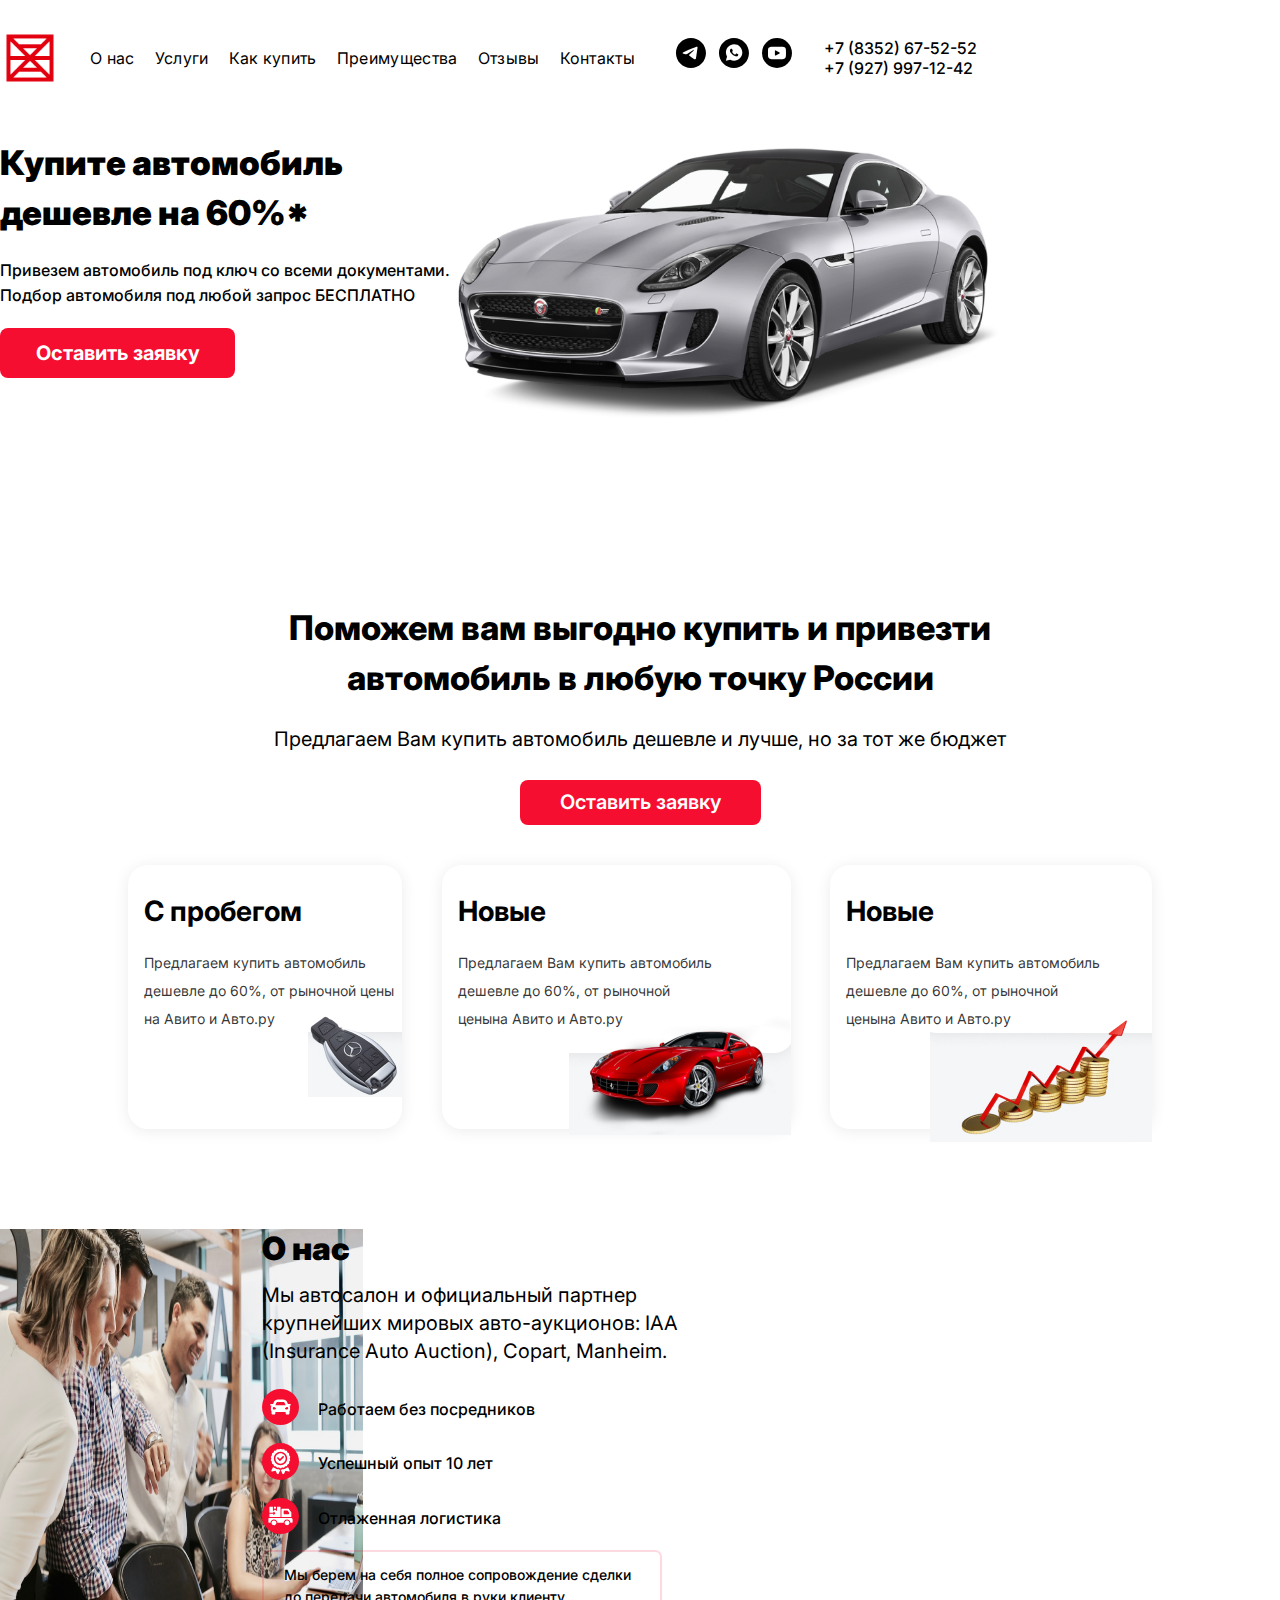
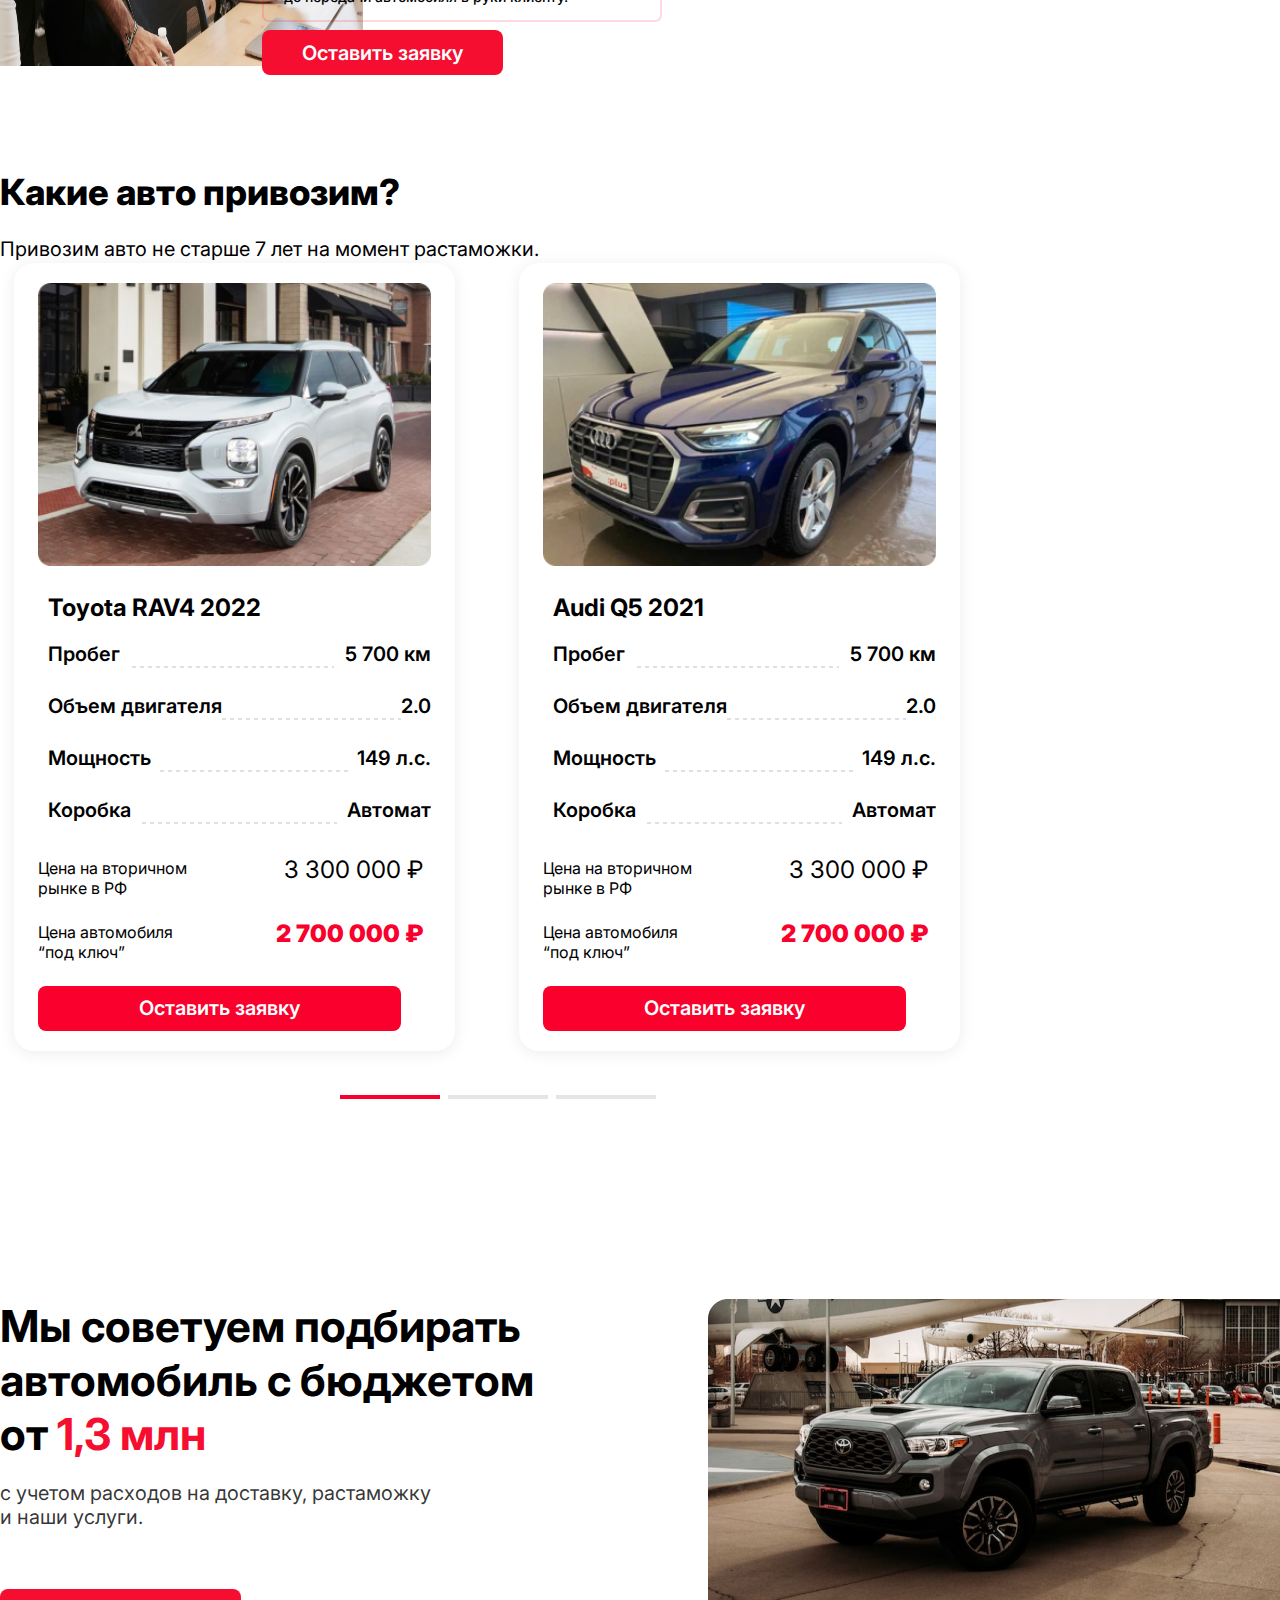
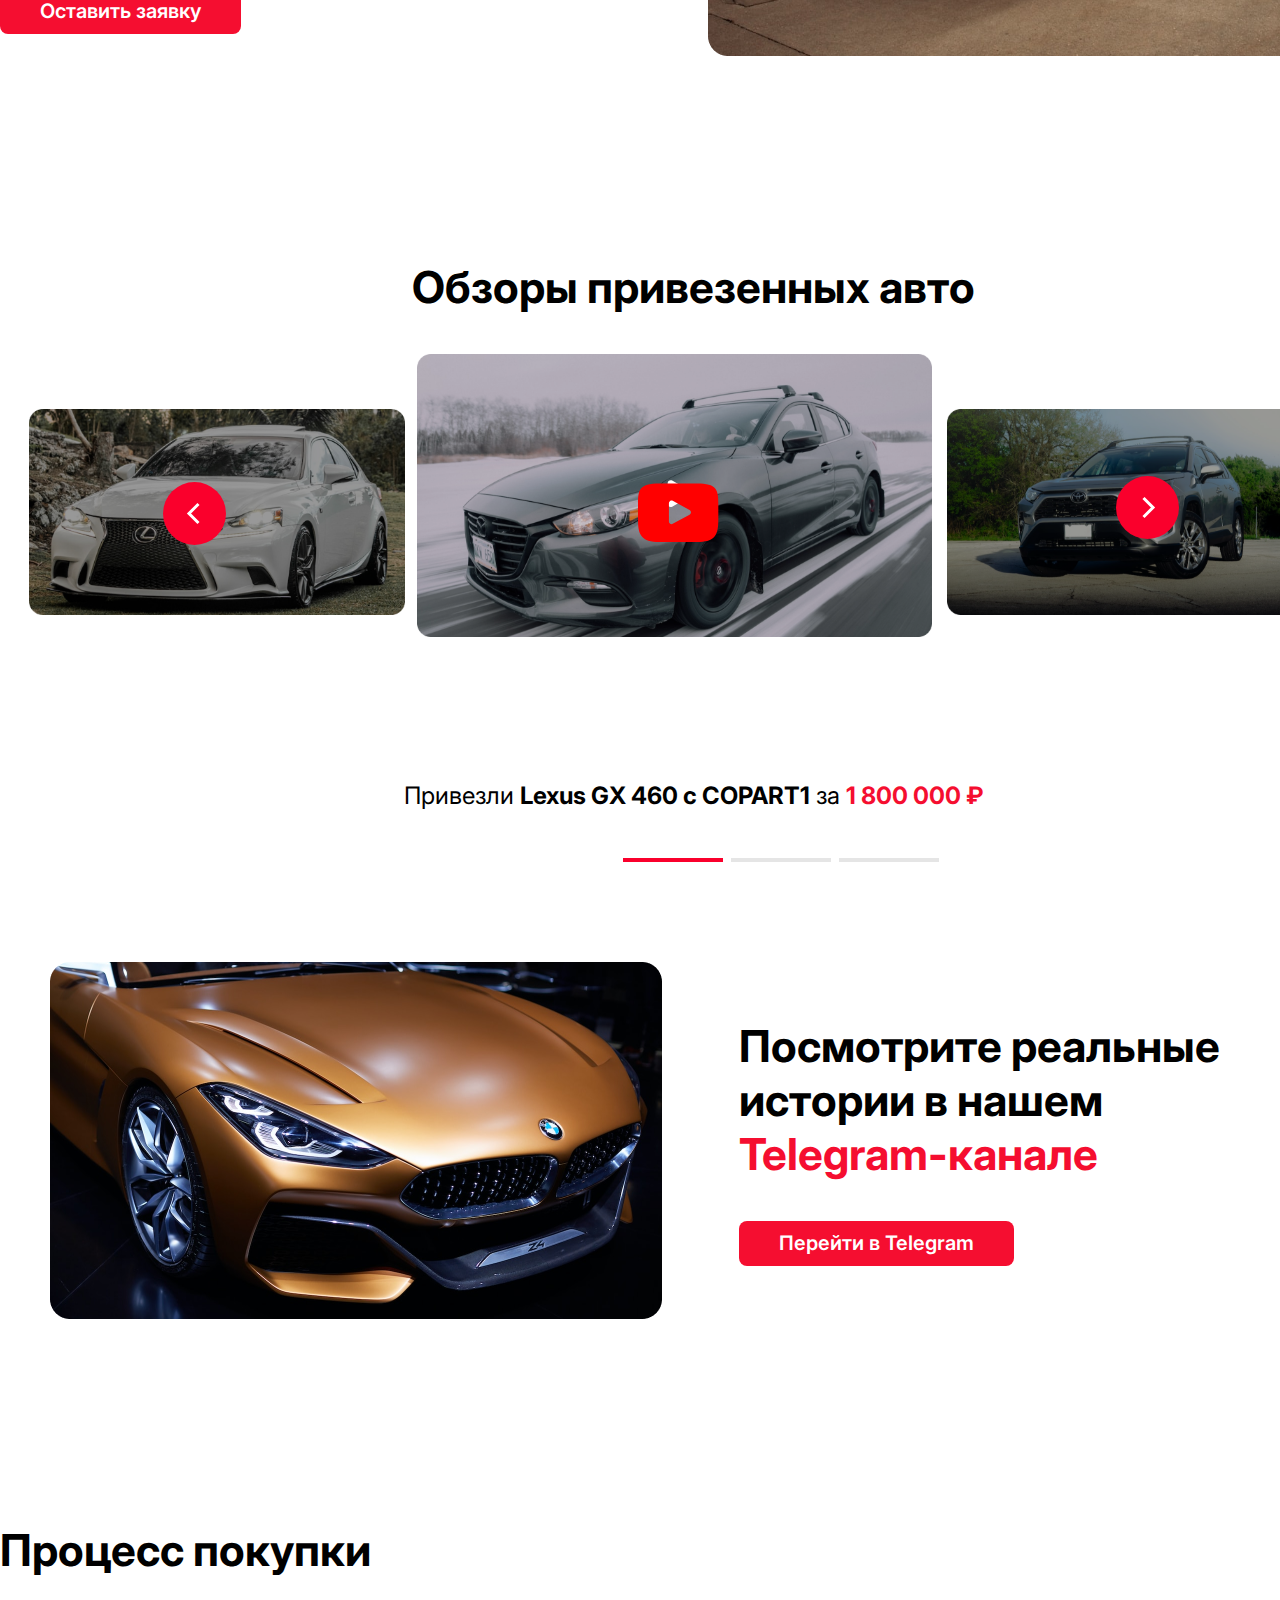
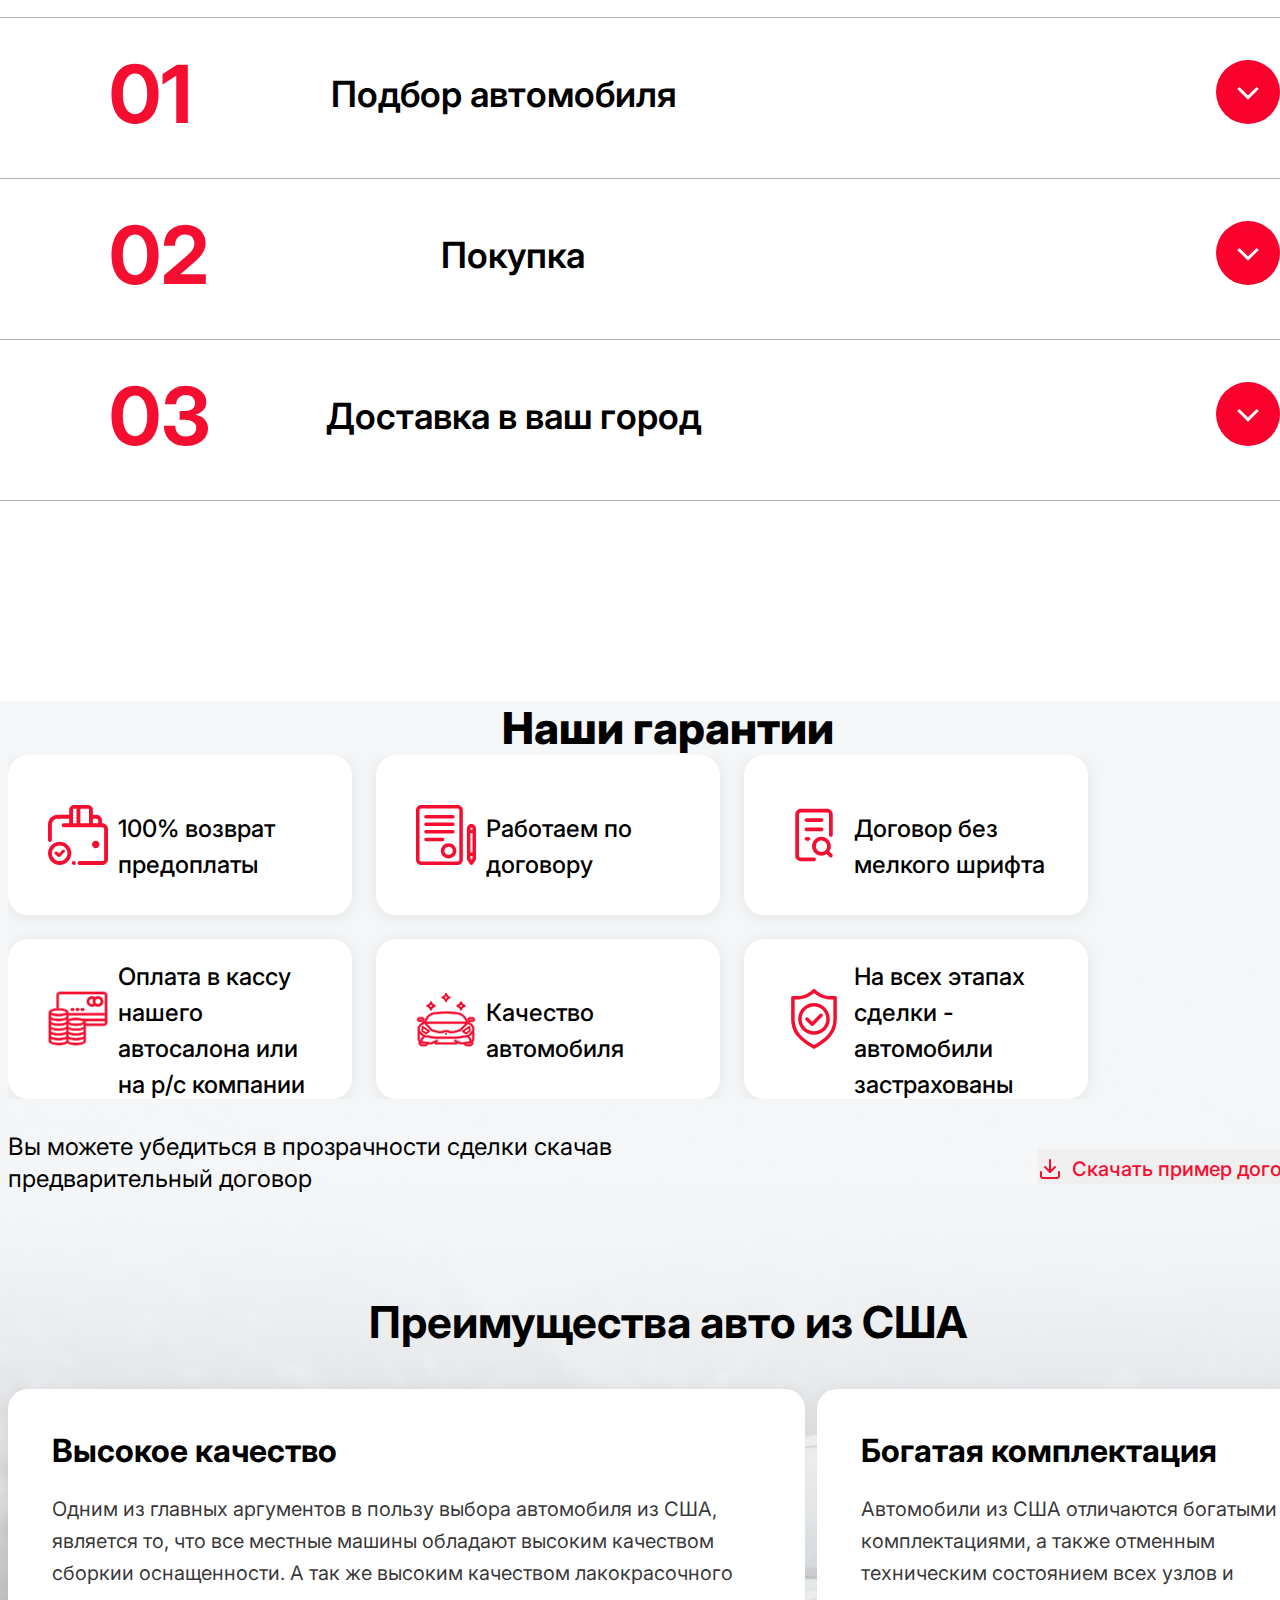
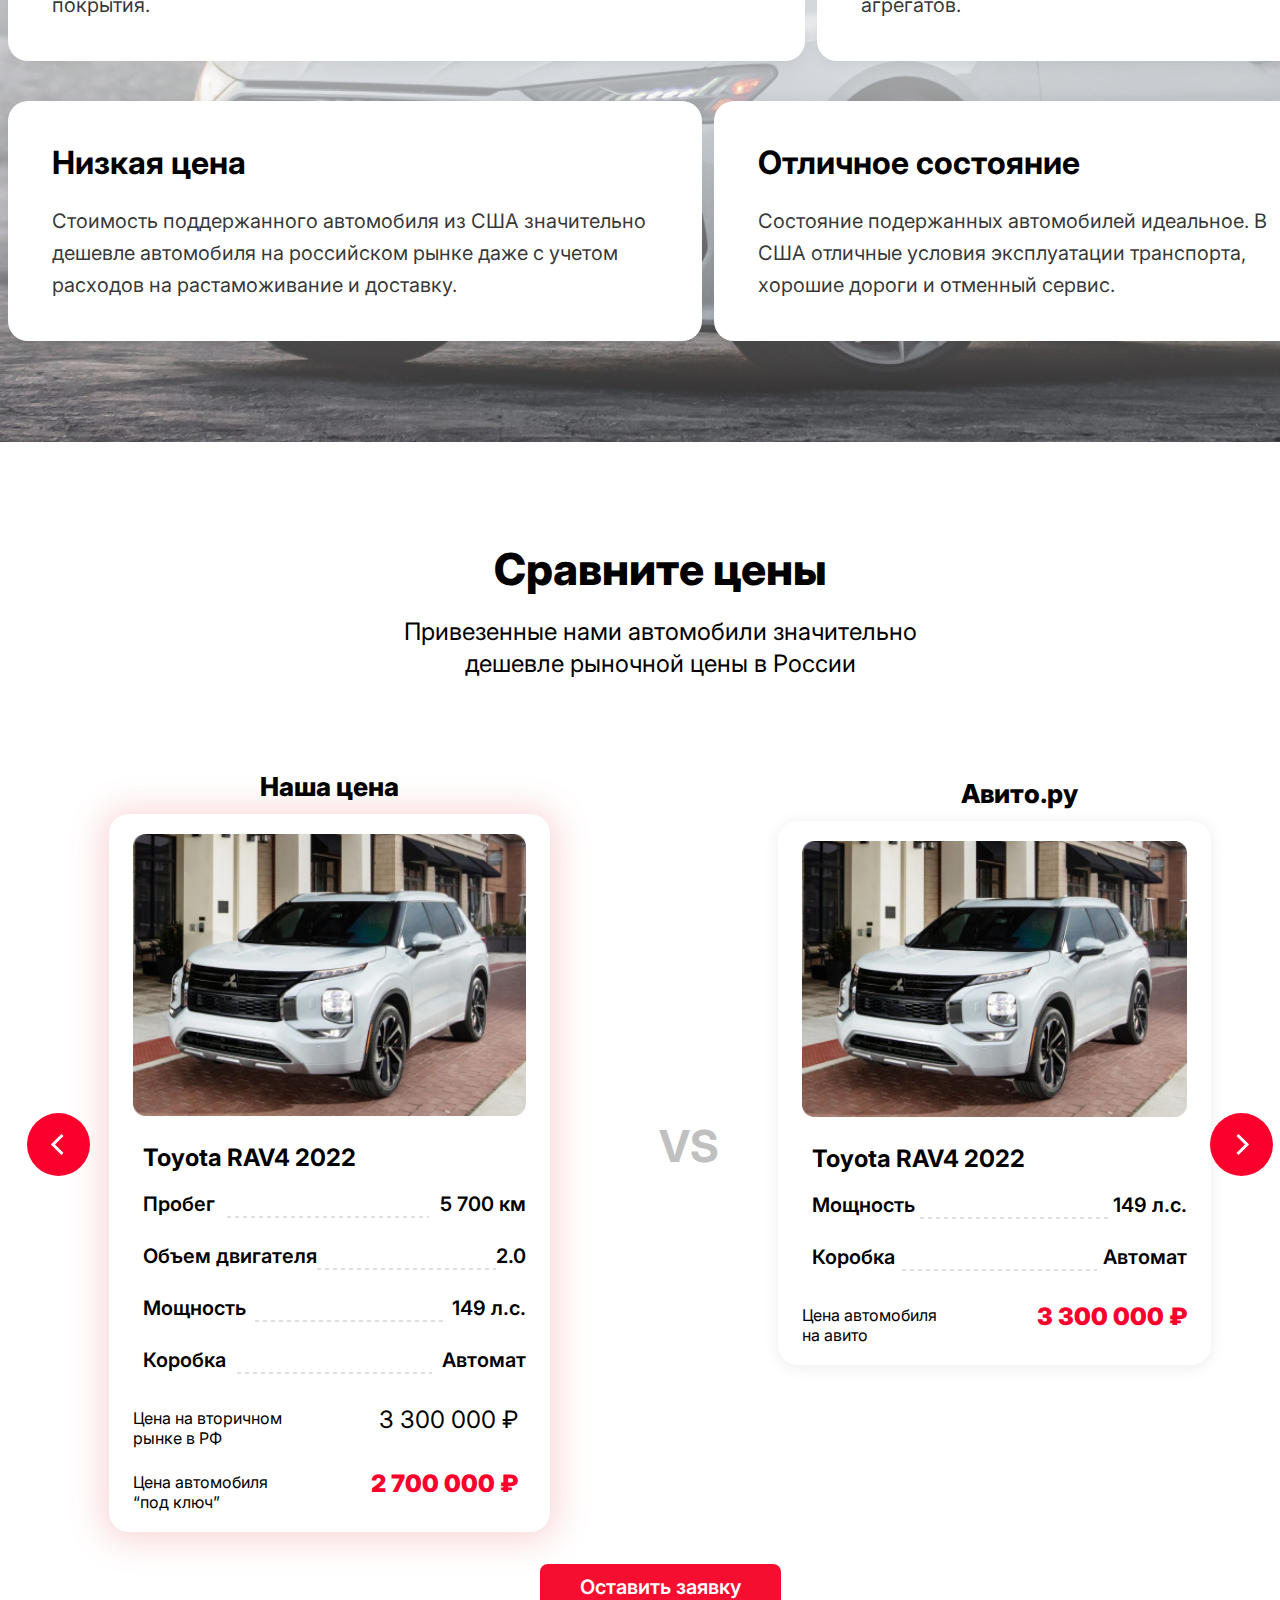
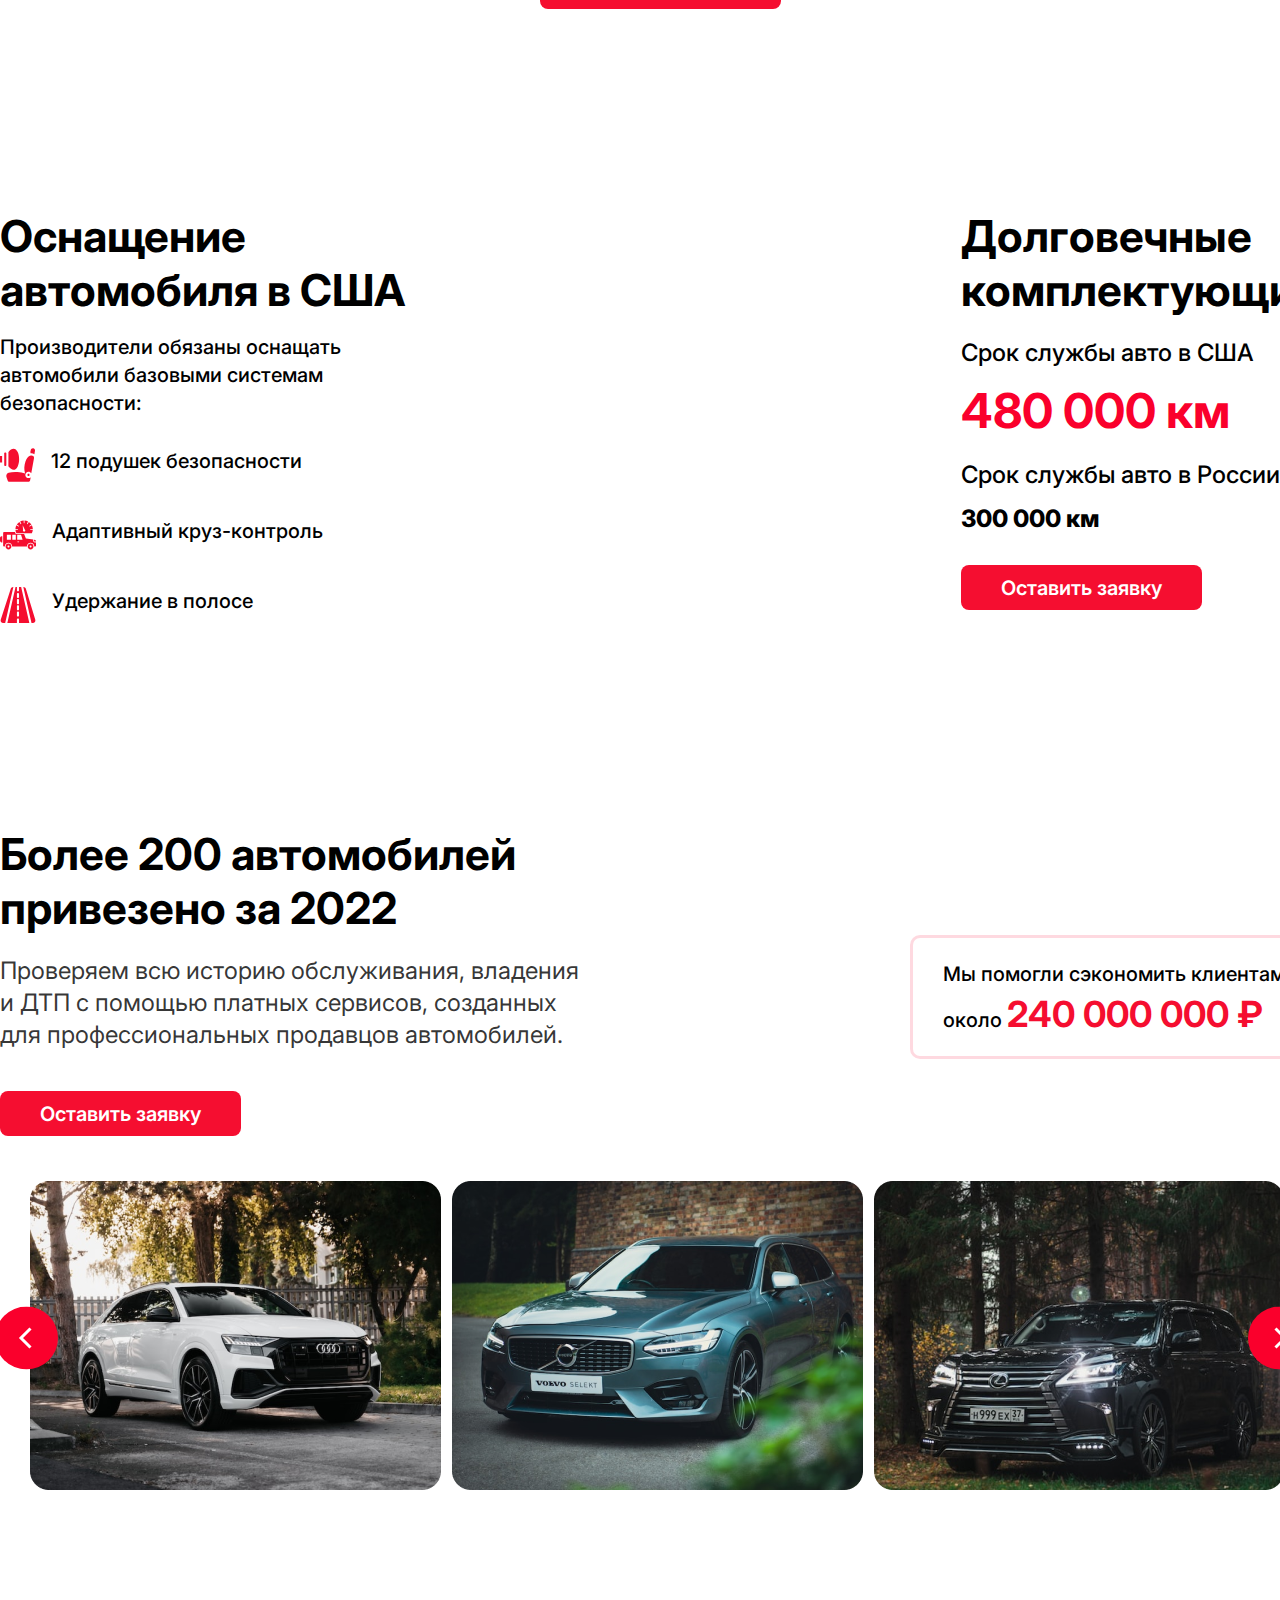
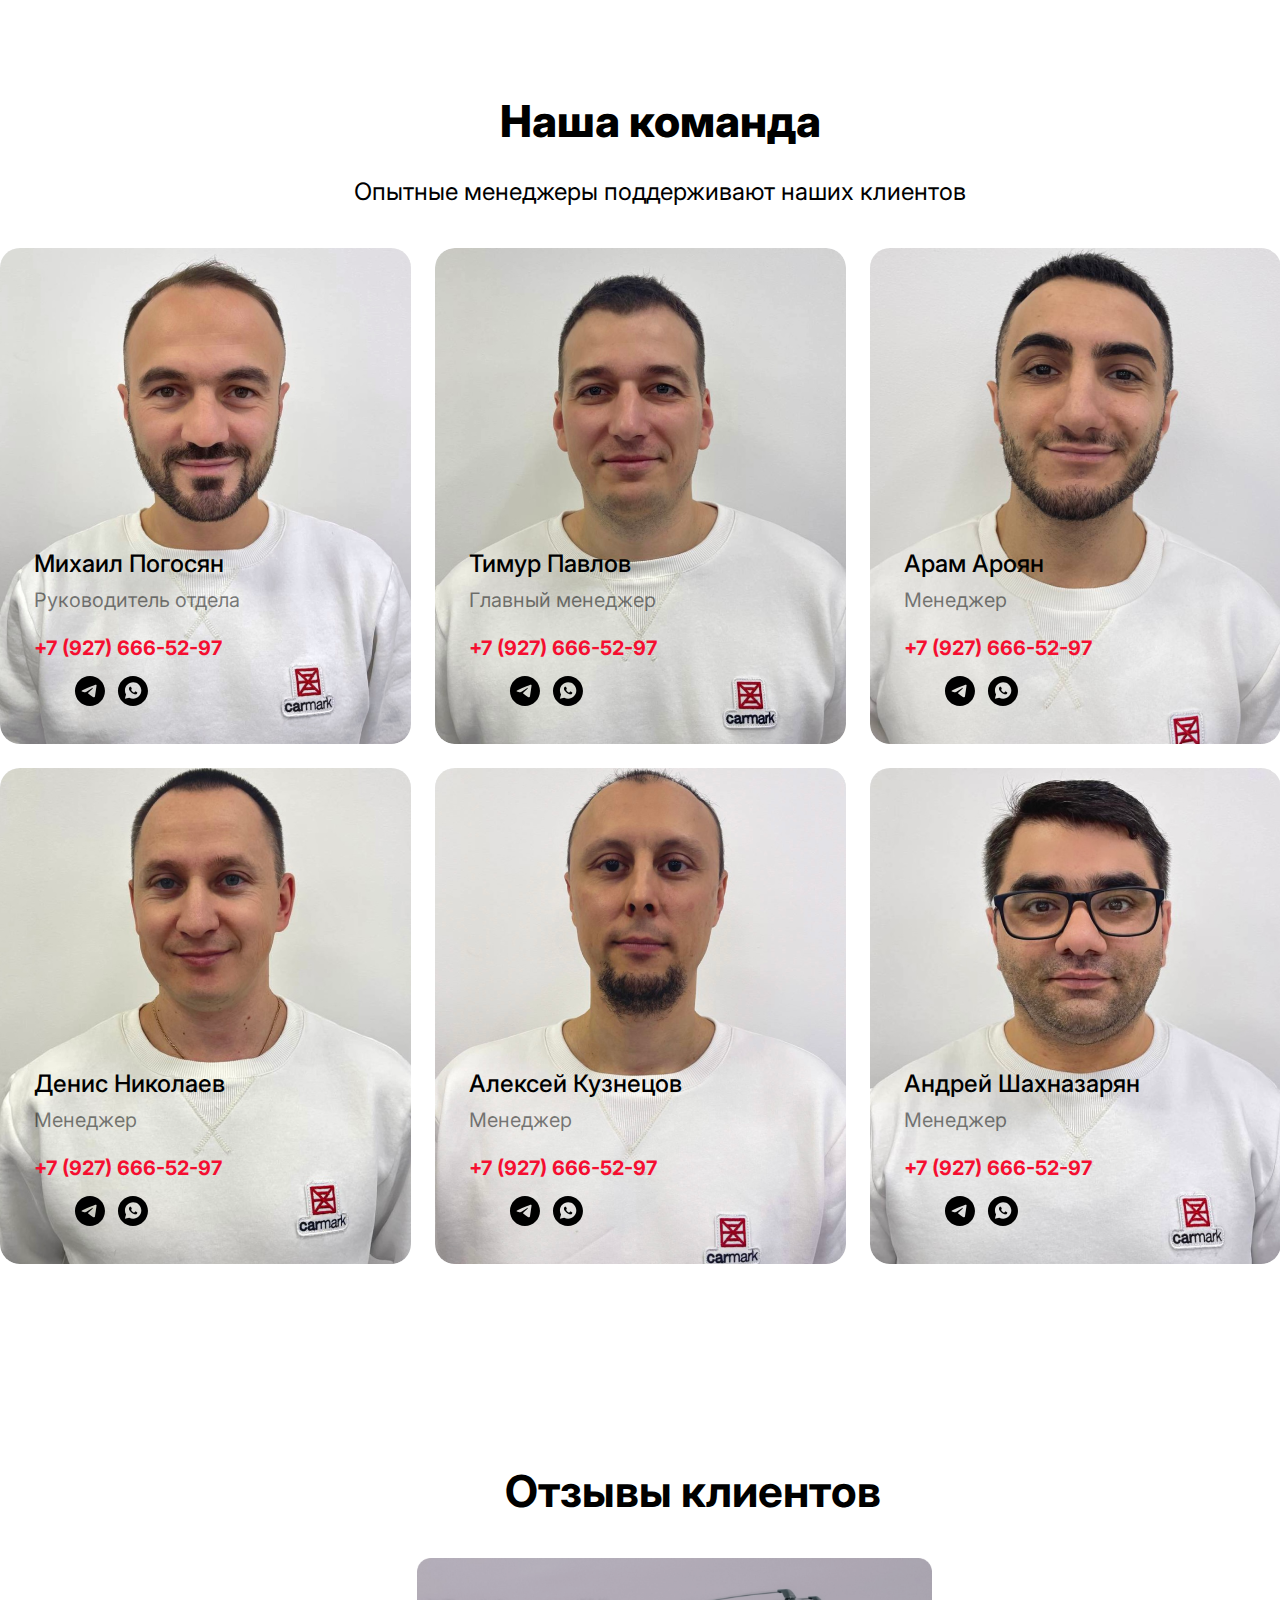
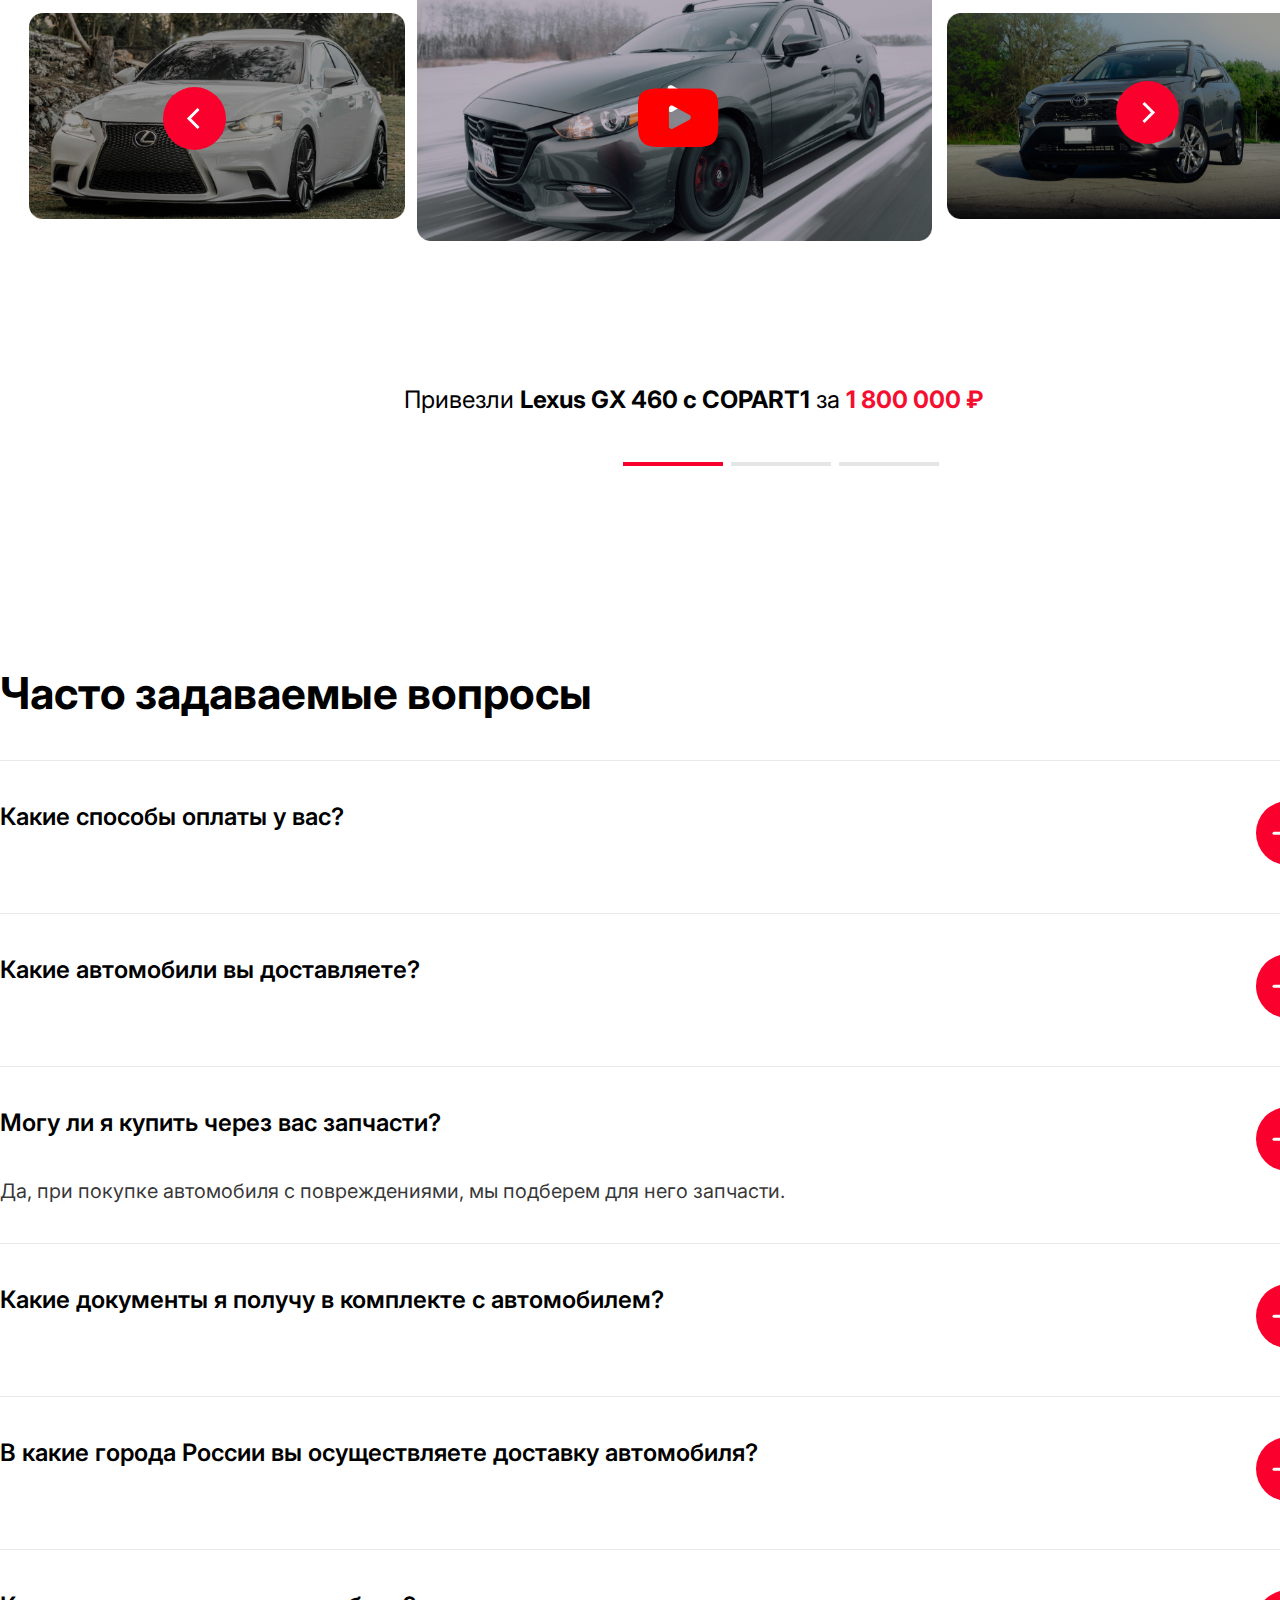
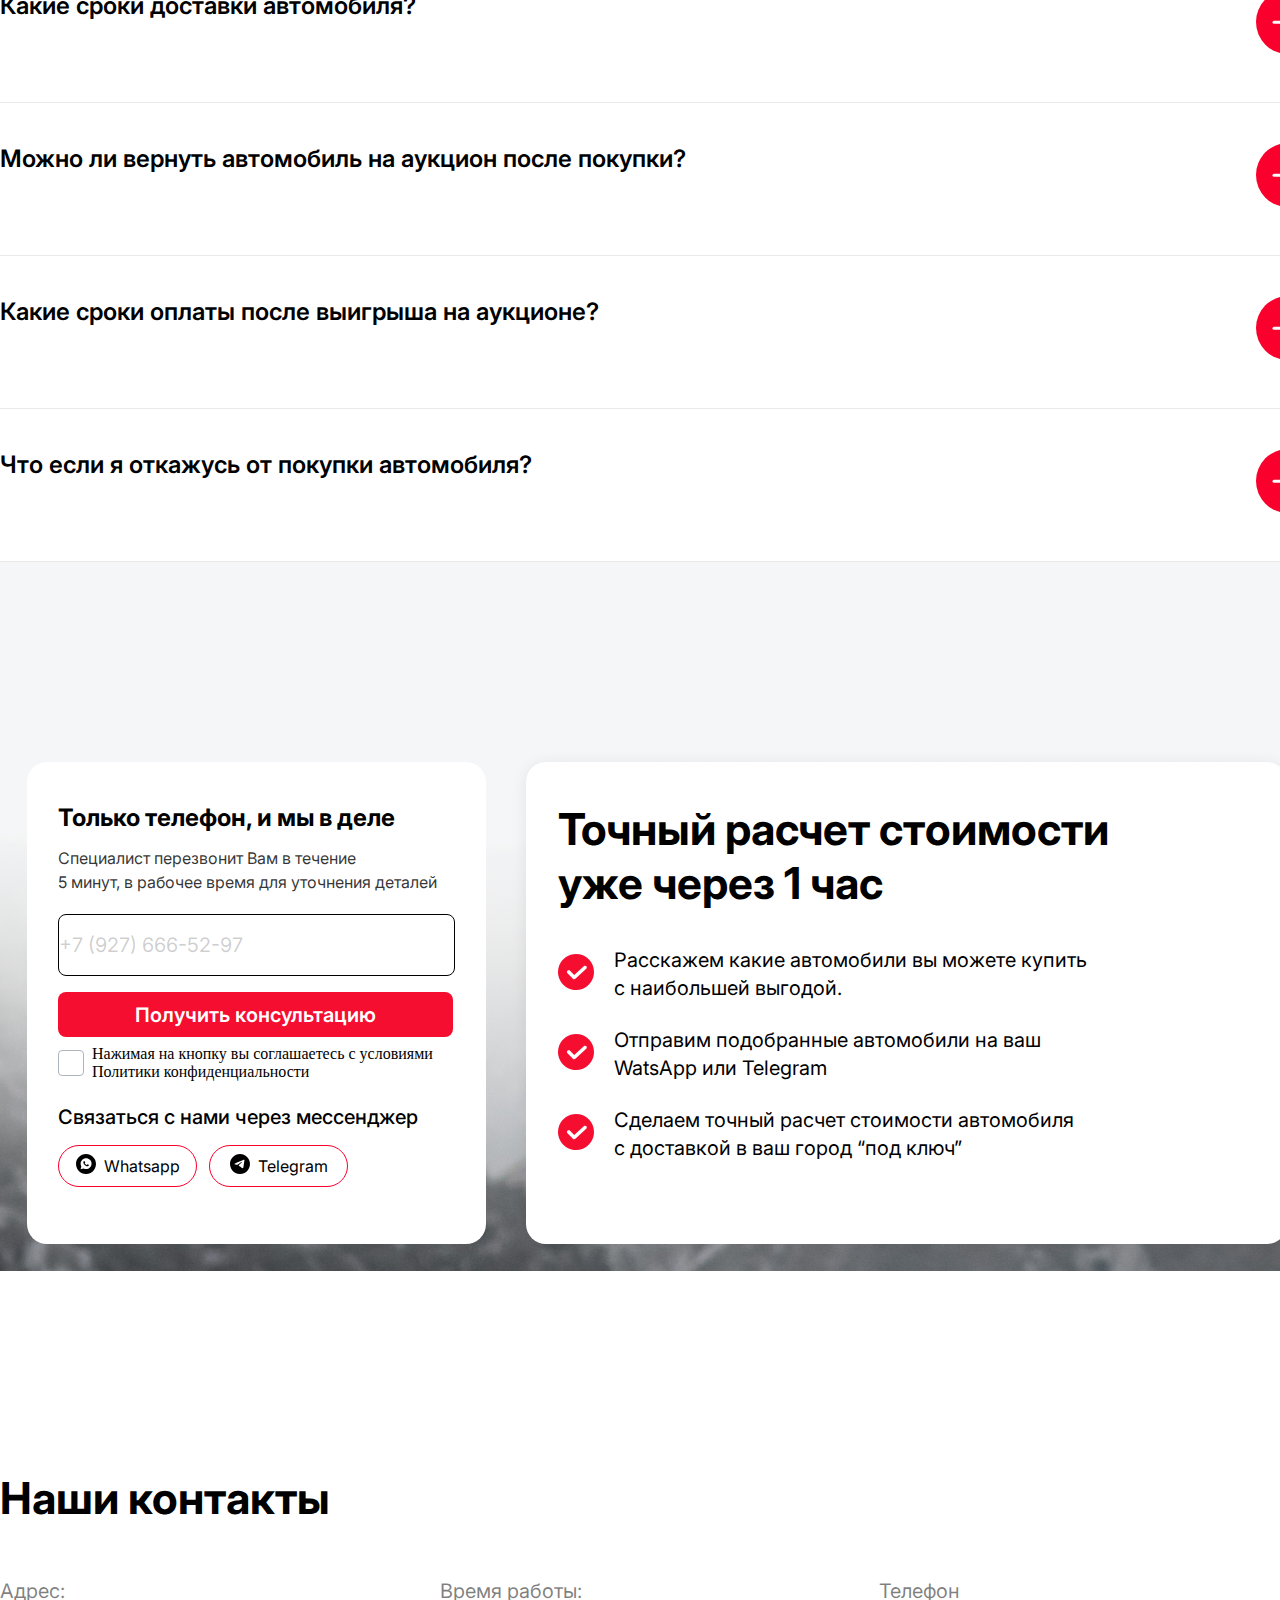
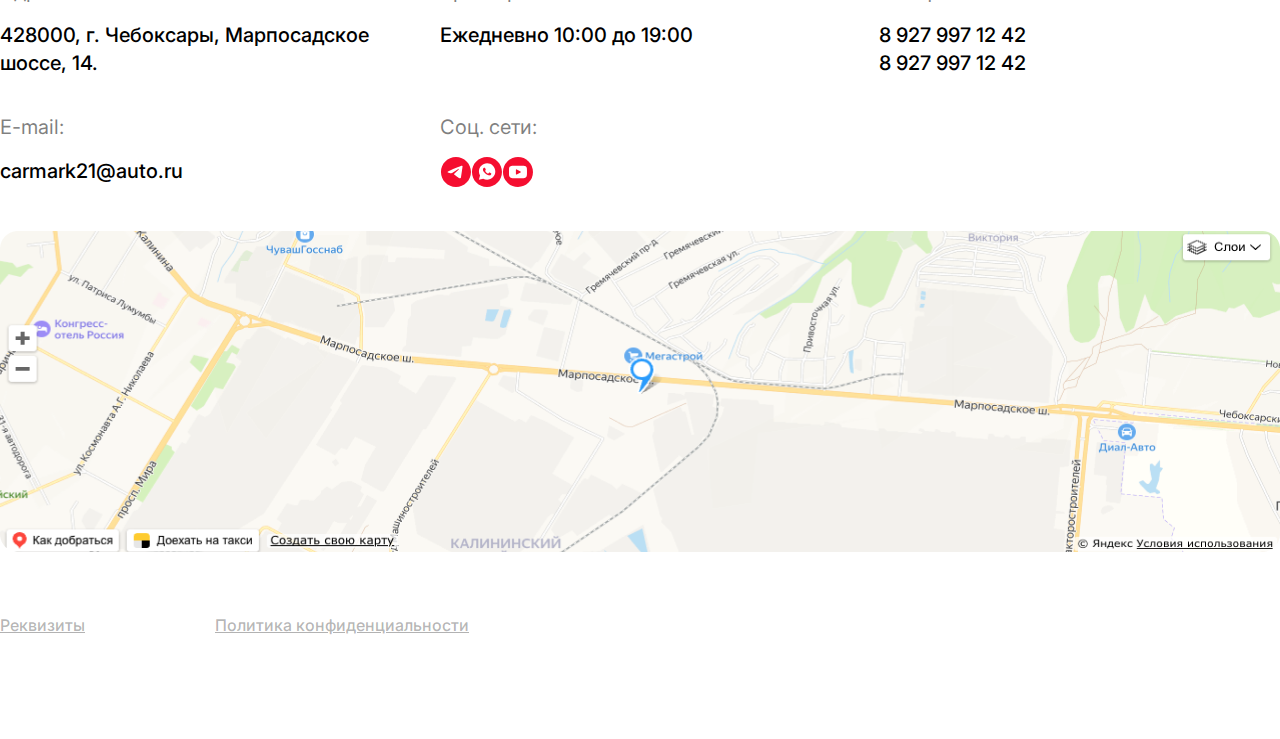
==== commit 8b14133f: "адаптация процесс" ====
--- a/car sales website/index.html
+++ b/car sales website/index.html
@@ -50,7 +50,7 @@
             <div class="header__section">
                 <div class="header__desc">
                     <div class="header__title">
-                        Купите автомобиль
+                        Купите автомобиль <br>
                         дешевле на 60%*
                     </div>
                     <div class="header__slogan">
@@ -68,7 +68,7 @@
                     </div>
                 </div>
                 <div class="header__image">
-                    <img src="images/Image header.jpg" alt="">
+                    <img src="images/Image header.jpg" alt="" class="header__image--img">
                 </div>
             </div>
         </div>
@@ -140,7 +140,7 @@
             <div class="about-us__container row">
                 <div class="about-us__block--left">
                     <div class="about-us__image">
-                        <img src="images/Container.png" alt="">
+                        <img src="images/Container.png" alt="" class="about-us__image--item">
                     </div>
                 </div>
                 <div class="about-us__block--right">
@@ -155,7 +155,7 @@
                         </div>
                         <div class="about-us__desc--row">
                             <div class="about-us__img">
-                                <img src="images/about_car.svg" alt="">
+                                <img src="images/about_car.svg" alt="" class="about-us__img--item">
                             </div>
                             <div class="about-us__img--desc">
                                 Работаем без посредников
@@ -163,7 +163,7 @@
                         </div>
                         <div class="about-us__desc--row row">
                             <div class="about-us__img">
-                                <img src="images/about__star.svg" alt="">
+                                <img src="images/about__star.svg" alt="" class="about-us__img--item">
                             </div>
                             <div class="about-us__img--desc">
                                 Успешный опыт 10 лет
@@ -171,7 +171,7 @@
                         </div>
                         <div class="about-us__desc--row row">
                             <div class="about-us__img">
-                                <img src="images/about__bigcar.svg" alt="">
+                                <img src="images/about__bigcar.svg" alt="" class="about-us__img--item">
                             </div>
                             <div class="about-us__img--desc">
                                 Отлаженная логистика
@@ -391,7 +391,7 @@
                             </a>
                         </div>
                     </div>
-                    <div class="catalog__box--item">
+                    <div class="catalog__box--item catalog__box--item-1024px">
                         <div class="box__item--img">
                             <img src="images/car__item-3.jpg" alt="">
                         </div>
@@ -554,7 +554,7 @@
                 </div>
                 <div class="review__row row">
                     <div class="review__img--left">
-                        <img src="images/Image5.png" alt="">
+                        <img src="images/Image5.png" alt="" class="review__img--left-item">
                         <div class="review__img--svg-left">
                             <svg xmlns="http://www.w3.org/2000/svg" width="63" height="63" viewBox="0 0 63 63"
                                 fill="none">
@@ -564,7 +564,7 @@
                         </div>
                     </div>
                     <div class="review__img--centr">
-                        <img src="images/Image6.png" alt="">
+                        <img src="images/Image6.png" alt="" class="review__img--centr-item">
                         <div class="review__img--svg-centr">
                             <svg xmlns="http://www.w3.org/2000/svg" width="81" height="68" viewBox="0 0 81 68"
                                 fill="none">
@@ -578,7 +578,7 @@
                         </div>
                     </div>
                     <div class="review__img--right">
-                        <img src="images/Image7.png" alt="">
+                        <img src="images/Image7.png" alt="" class="review__img--right-item">
                         <div class="review__img--svg-right">
                             <svg xmlns="http://www.w3.org/2000/svg" width="63" height="63" viewBox="0 0 63 63"
                                 fill="none">
@@ -1528,7 +1528,7 @@
                 </div>
                 <div class="review__row row">
                     <div class="review__img--left">
-                        <img src="images/Image5.png" alt="">
+                        <img src="images/Image5.png" alt="" class="review__img--left-item">
                         <div class="review__img--svg-left">
                             <svg xmlns="http://www.w3.org/2000/svg" width="63" height="63" viewBox="0 0 63 63"
                                 fill="none">
@@ -1538,7 +1538,7 @@
                         </div>
                     </div>
                     <div class="review__img--centr">
-                        <img src="images/Image6.png" alt="">
+                        <img src="images/Image6.png" alt="" class="review__img--centr-item">
                         <div class="review__img--svg-centr">
                             <svg xmlns="http://www.w3.org/2000/svg" width="81" height="68" viewBox="0 0 81 68"
                                 fill="none">
@@ -1552,7 +1552,7 @@
                         </div>
                     </div>
                     <div class="review__img--right">
-                        <img src="images/Image7.png" alt="">
+                        <img src="images/Image7.png" alt="" class="review__img--right-item">
                         <div class="review__img--svg-right">
                             <svg xmlns="http://www.w3.org/2000/svg" width="63" height="63" viewBox="0 0 63 63"
                                 fill="none">
--- a/car sales website/css/style.css
+++ b/car sales website/css/style.css
@@ -62,6 +62,7 @@
     width: 100%;
     box-sizing: border-box;
     margin: 0 auto;
+    overflow: hidden;
 }
 
 .container__header {
@@ -201,6 +202,40 @@
     display: flex;
     margin: 0px -110px 0px 0px;
 }
+
+
+
+
+
+
+
+
+
+
+
+
+
+
+
+
+
+
+
+
+
+
+
+
+
+
+
+
+
+
+
+
+
+
 
 
 /* MAIN */
@@ -277,7 +312,7 @@
 .card__section--item {
     display: flex;
     flex-direction: column;
-    width: 411px;
+    /* width: 411px; */
     height: 264px;
     flex-shrink: 0;
     border-radius: 20px;
@@ -1927,4 +1962,444 @@
     /* 175% */
     text-decoration-line: underline;
     margin-top: 55px;
+}
+
+
+
+
+
+
+
+
+
+
+
+
+
+
+
+@media screen and (min-width: 1366px) and (max-width: 1600px) {
+
+    .header__image img {
+        max-width: 90%;
+        /* Уменьшим максимальную ширину изображения */
+        height: auto;
+    }
+
+    .about-us__image--item {
+        max-width: 85%;
+        height: auto;
+    }
+
+    .about-us__aside {
+        margin-left: -75px;
+        margin-top: 0px;
+    }
+
+    .review__img--left-item {
+        width: 80%;
+    }
+
+    .review__img--centr-item {
+        width: 80%;
+    }
+
+    .review__img--right-item {
+        width: 80%;
+    }
+
+    .review__container {
+        width: 1320px;
+    }
+
+    .review__img--left {
+        margin-left: -100px;
+    }
+
+    .review__img--centr {
+        margin-left: -98px;
+    }
+
+    .review__img--right {
+        margin-left: -137px;
+    }
+
+    .review__img--svg-left {
+        left: 30%;
+        top: 30%;
+    }
+
+    .review__img--svg-centr {
+        left: 36%;
+        top: 30%;
+    }
+
+    .review__img--svg-right {
+        left: 33%;
+        top: 30%;
+    }
+
+    .guarantee__container {
+        width: 1573px;
+    }
+
+    .calc__container {
+        width: 1570px;
+    }
+
+    .calc__block {
+        margin-left: -130px;
+    }
+
+    .review__bottom--row {
+        margin-left: 20px;
+    }
+}
+
+
+
+
+
+
+
+@media screen and (min-width: 1280px) and (max-width: 1366px) {
+    .header__main--menu {
+        margin-left: 70px;
+    }
+
+    .header__section {
+        margin-top: 50px;
+    }
+
+    .header__desc {
+        max-width: 50%;
+    }
+
+    .header__title {
+        font-size: 32px;
+        line-height: 38px;
+    }
+
+    .header__slogan {
+        font-size: 14px;
+        line-height: 20px;
+    }
+
+    .header__button {
+        width: 240px;
+        height: 48px;
+        margin-top: 30px;
+    }
+
+    .header__button--desc {
+        font-size: 20px;
+        line-height: 24px;
+    }
+
+    .catalog__arrow--left {
+        margin: 0px 0 0 -910px;
+    }
+
+    .catalog__arrow--right {
+        margin: 0px -422px 0px 0px;
+    }
+
+    .about-us__image--item {
+        width: 605.333px;
+        height: 437.333px;
+        flex-shrink: 0;
+    }
+
+    .about-us__aside {
+        margin-top: 0px;
+        margin-left: 50px;
+    }
+
+    .about-us__title {
+        color: #000;
+        font-family: Inter;
+        font-size: 29.333px;
+        font-style: normal;
+        font-weight: 900;
+        line-height: 36px;
+        /* 122.727% */
+    }
+
+    .about-us__desc {
+        color: #000;
+        font-family: Inter;
+        font-size: 16px;
+        font-style: normal;
+        font-weight: 400;
+        line-height: 21.333px;
+        /* 133.333% */
+    }
+
+    .about-us__img--item {
+        width: 80%;
+    }
+
+    .about-us__img--desc {
+        color: #000;
+        font-family: Inter;
+        font-size: 13.333px;
+        font-style: normal;
+        font-weight: 500;
+        line-height: 18.667px;
+        /* 140% */
+    }
+
+    .about-us__text {
+        color: #000;
+        font-family: Inter;
+        font-size: 10.667px;
+        font-style: normal;
+        font-weight: 500;
+        line-height: 16px;
+        /* 150% */
+        border-radius: 6.667px;
+        border: 2px solid rgba(250, 0, 44, 0.15);
+    }
+
+    .card__button {
+        height: 45px;
+    }
+
+    .review__img--left-item {
+        width: 70%;
+    }
+
+    .review__img--centr-item {
+        width: 70%;
+    }
+
+    .review__img--right-item {
+        width: 70%;
+        margin-left: -373px;
+    }
+
+    .review__img--svg-left {
+        left: 25%;
+        top: 25%;
+    }
+
+    .review__img--centr {
+        margin-left: -316px;
+    }
+
+    .review__img--svg-centr {
+        left: 30%;
+        top: 30%;
+    }
+
+    .review__img--svg-right {
+        left: -38%;
+        top: 23%;
+    }
+    
+    .review__desc{
+        margin-left: -500px;
+    }
+
+    .catalog__pagination--row{
+        margin-left: -500px;
+    }
+
+    .review__bottom--row{
+        margin-left: 50px;
+    }
+
+    .guarantee__container{
+        width: 1335px;
+    }
+    
+    .guarantee__desc--block{
+        gap: 12px;
+    }
+
+    .guarantee__desc--info{
+        padding: 40px 50px 40px 44px;
+    }
+
+    .catalog__arrow-catalog__arrow--left{
+        right: 570px;
+    }
+    .catalog__arrow-catalog__arrow--right{
+        left: 550px;
+    }
+    .valuation__box--item-border{
+        margin-left: 50px;
+    }
+    .catalog__box--item{
+        margin-right: 50px;
+    }
+
+    .banner-bottom__row--image{
+        width: 95%;
+        margin-left: 30px;
+    }
+
+    .catalog__arrow--right-banner{
+        margin-left: 1180px;
+    }
+    .review__title{
+        margin-left: -500px;
+    }
+
+    .calc__container{
+        width: 1334px;
+    }
+
+    .calc__block{
+        margin-left: 20px;
+    }
+
+}
+
+@media screen and (min-width: 1024px) and (max-width: 1280px){
+    .header__main--menu{
+        margin-left: 30px;
+    }
+    .main-menu__item+.main-menu__item {
+        margin-left: 20px;
+    }
+
+    .header__socials{
+        margin-left: 40px;
+    }
+    .header__title{
+        font-size: 34px;
+        line-height: 50px;
+    }
+
+    .header__slogan {
+        font-size: 16px;
+        line-height: 25px;
+    }
+
+    .header__button{
+        width: 235px;
+        height: 50px;
+        margin-top: 20px;
+    }
+    .header__button--desc{
+        font-size: 20px;
+    }
+
+    .header__image--img{
+        width: 70%;
+        height: auto;
+    }
+    
+    .card__container{
+        width: 1024px;
+    }
+
+    .card__title{
+        font-size: 34px;
+        line-height: 50px;
+    }
+
+    .card__undertitle{
+        font-size: 20px;
+        line-height: 25px;
+    }
+
+    .section__item--title{
+        margin-left: 16px;
+        font-size: 28px;
+    }
+
+    .section__item--desc{
+        font-size: 14px;
+        margin-top: 16px;
+        margin-left: 16px;
+    }
+    
+    .img--left{
+        margin-left: 180px;
+    }
+    .img--centr {
+        margin-left: 127px;
+    }
+
+    .img--right{
+        margin-left: 100px;
+    }
+
+    .about-us__image--item{
+        width: 60%;
+
+    }
+
+    .about-us__container{
+        margin-top: 100px;
+    }
+    
+    .about-us__title{
+        font-size: 32px;
+        line-height: 40px;
+    }
+
+    .about-us__desc{
+        font-size: 20px;
+        line-height: 28px;
+    }
+
+    .about-us__img--item{
+        width: 70%;
+    }
+
+    .about-us__img--desc{
+        margin-left: 4px;
+        font-size: 16px;
+
+    }
+
+    .about-us__text{
+        margin-top: 12px;
+        font-size: 14px;
+        line-height: 22px;
+        width: 400px;
+    }
+
+    .about-us__button{
+        margin-top: -20px;
+    }
+
+    .about-us__aside{
+        margin-left: -343px;
+        margin-top: 0;
+    }
+    
+    .catalog__container--title{
+        font-size: 36px;
+        line-height: 45px;
+    }
+
+    .catalog__container--undertitle{
+        font-size: 20px;
+    }
+
+    .catalog__box--item-1024px{
+        display: none;
+    }
+
+    .catalog__box--row{
+        width: 1024px;
+        justify-content: space-evenly;
+    }
+    
+    .catalog__pagination--row{
+        margin-left: -324px;
+    }
+    
+
+
+
+
+
+
+
+
 }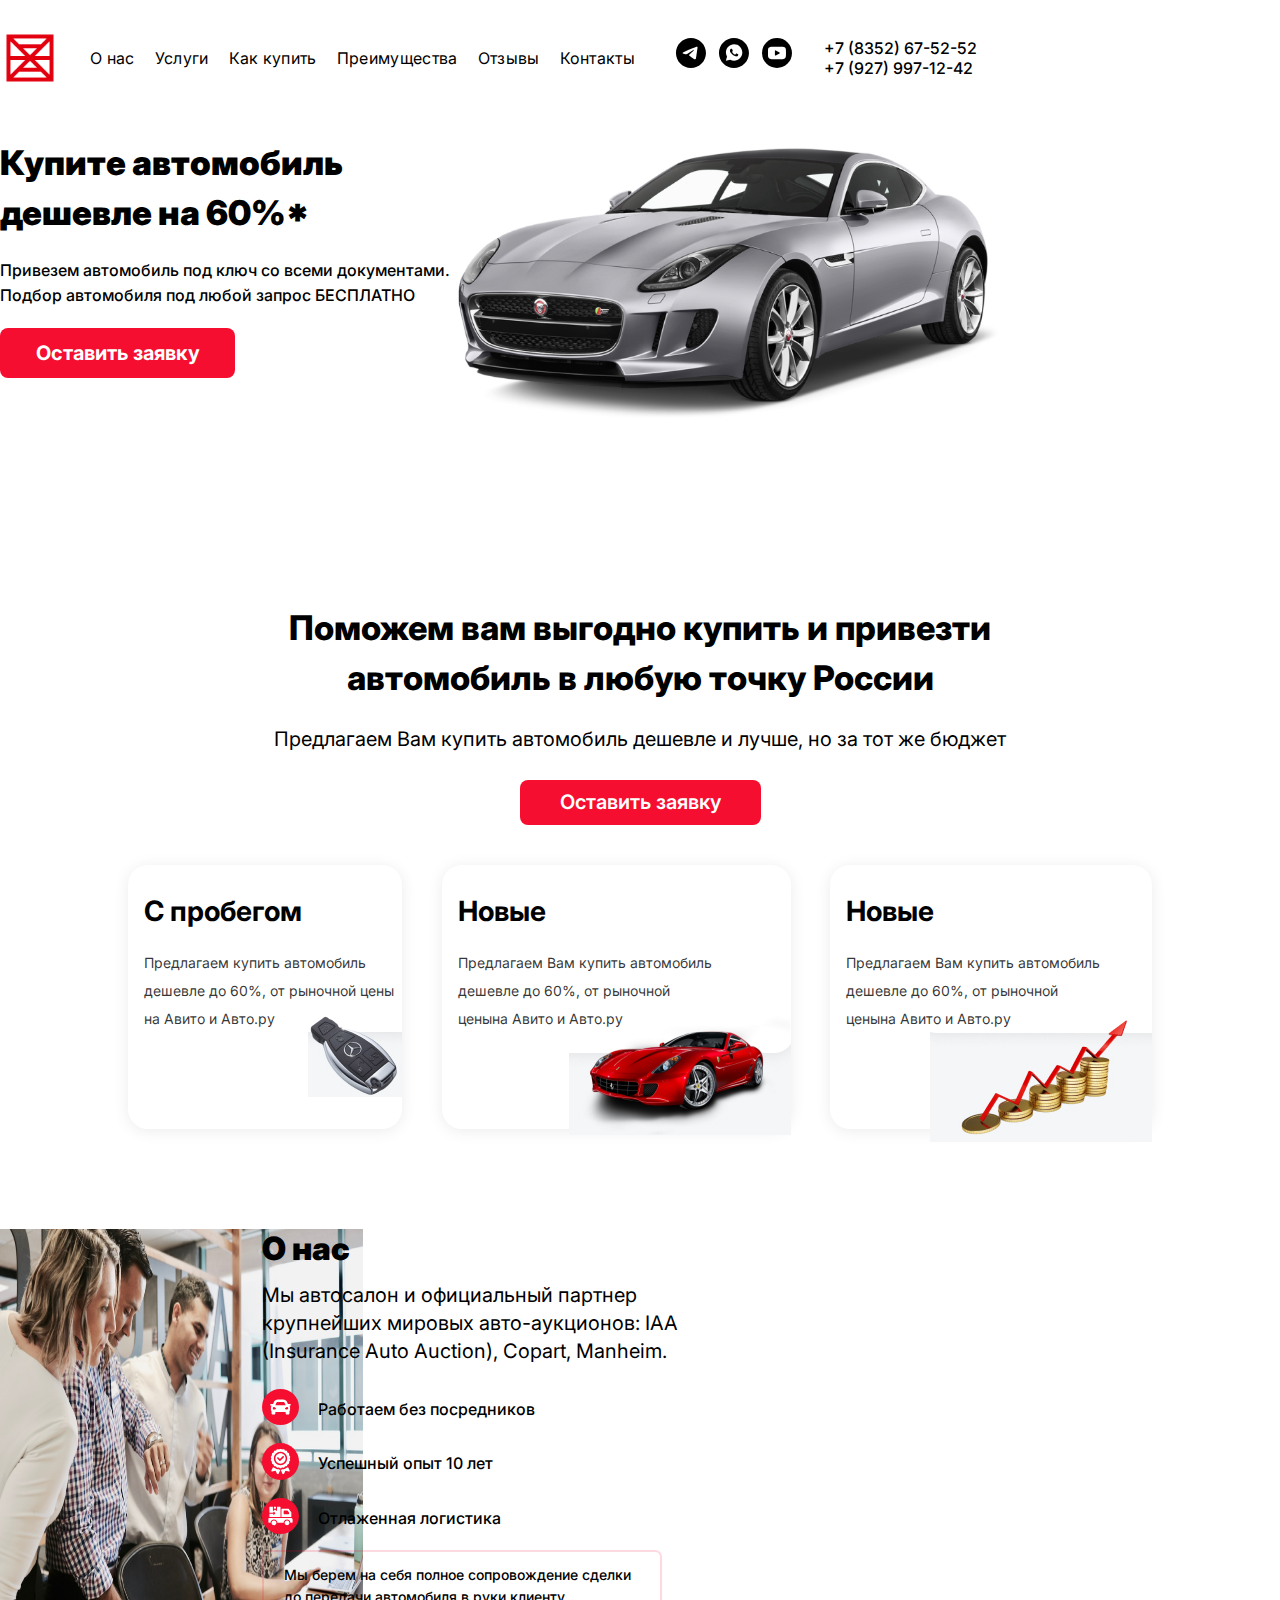
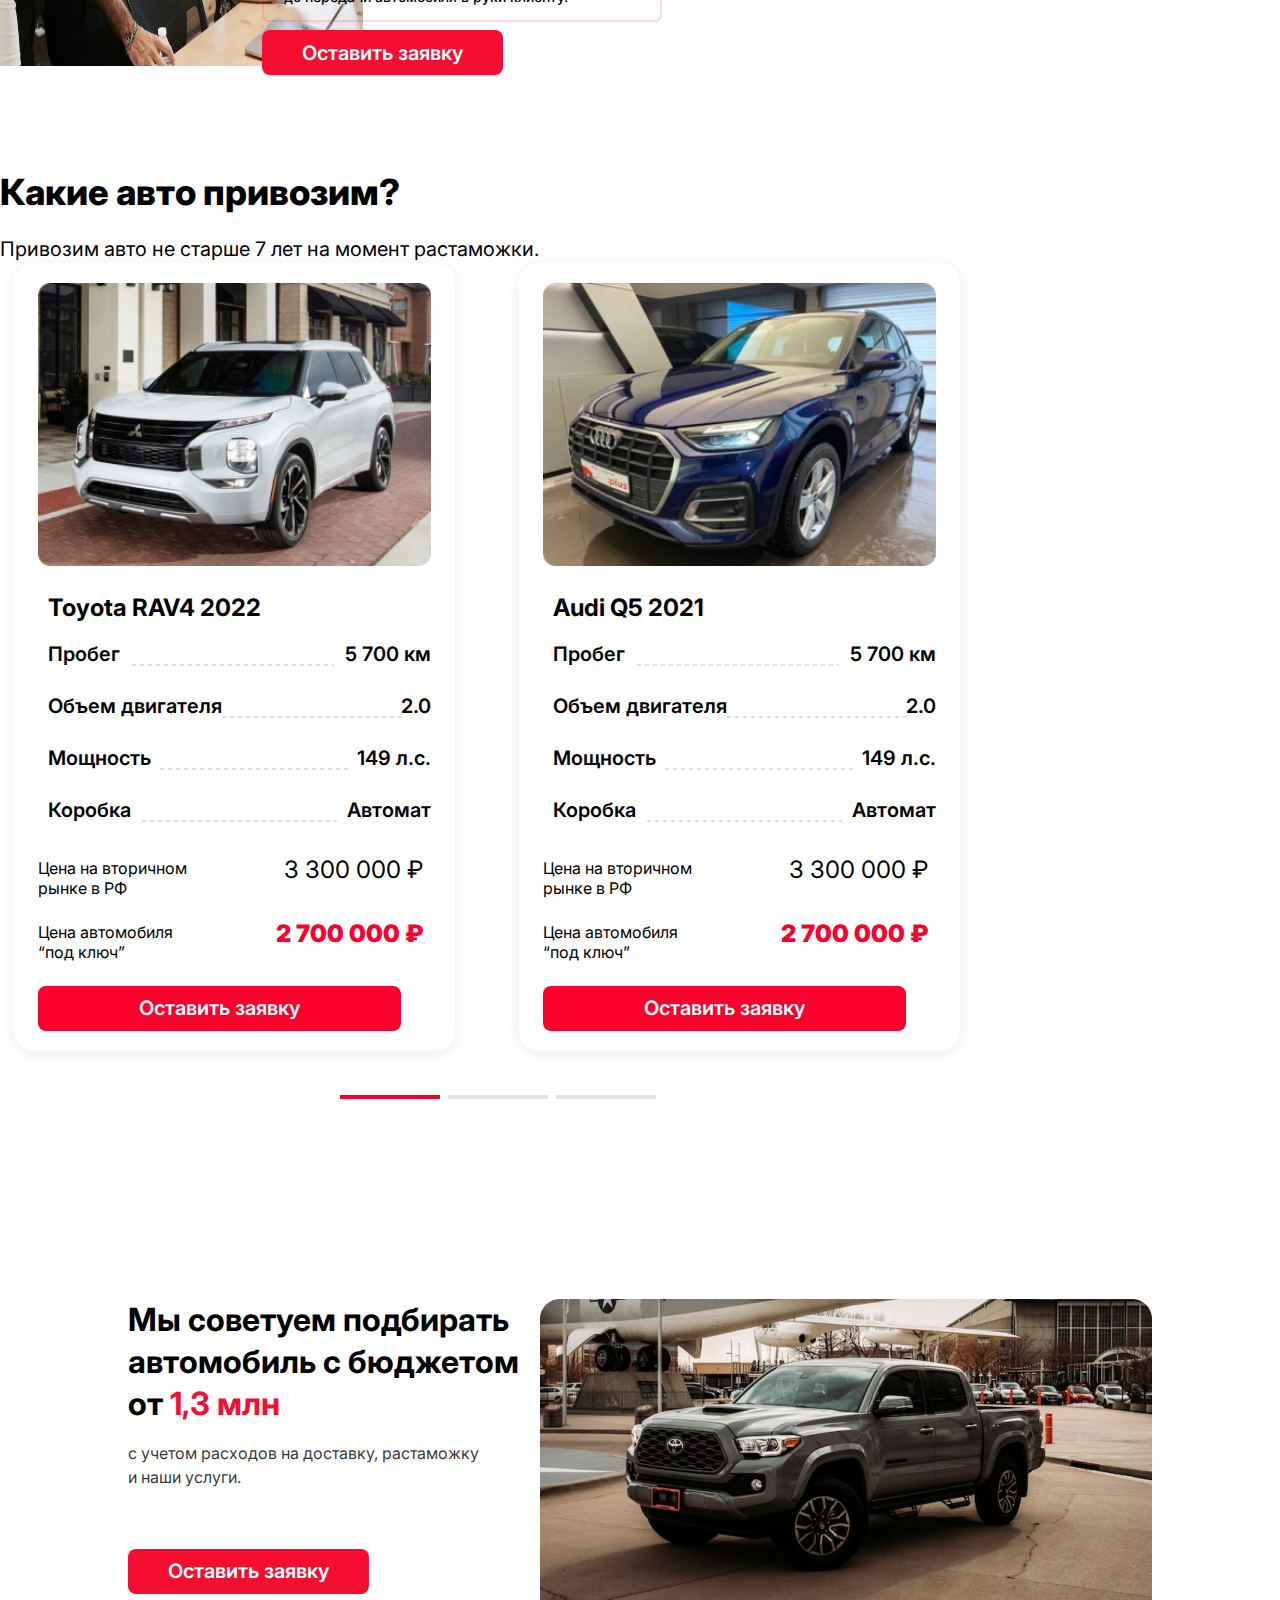
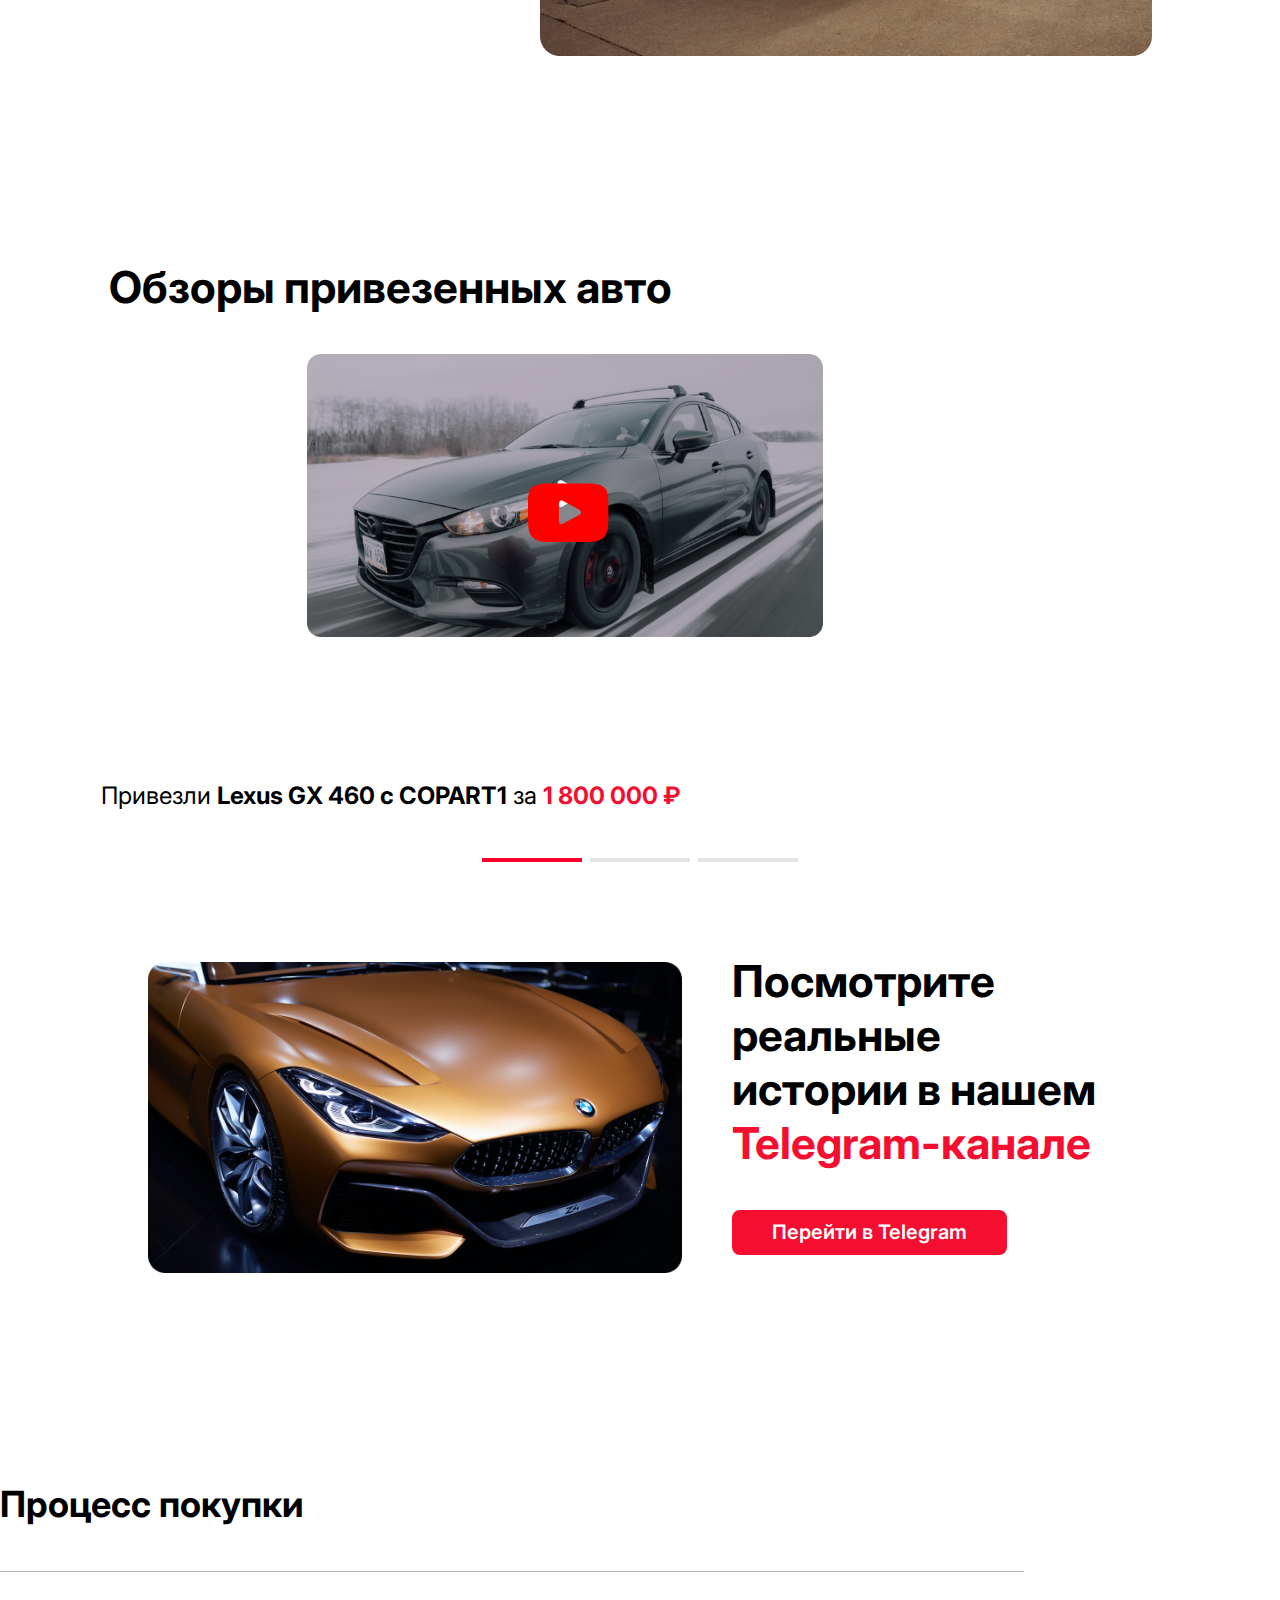
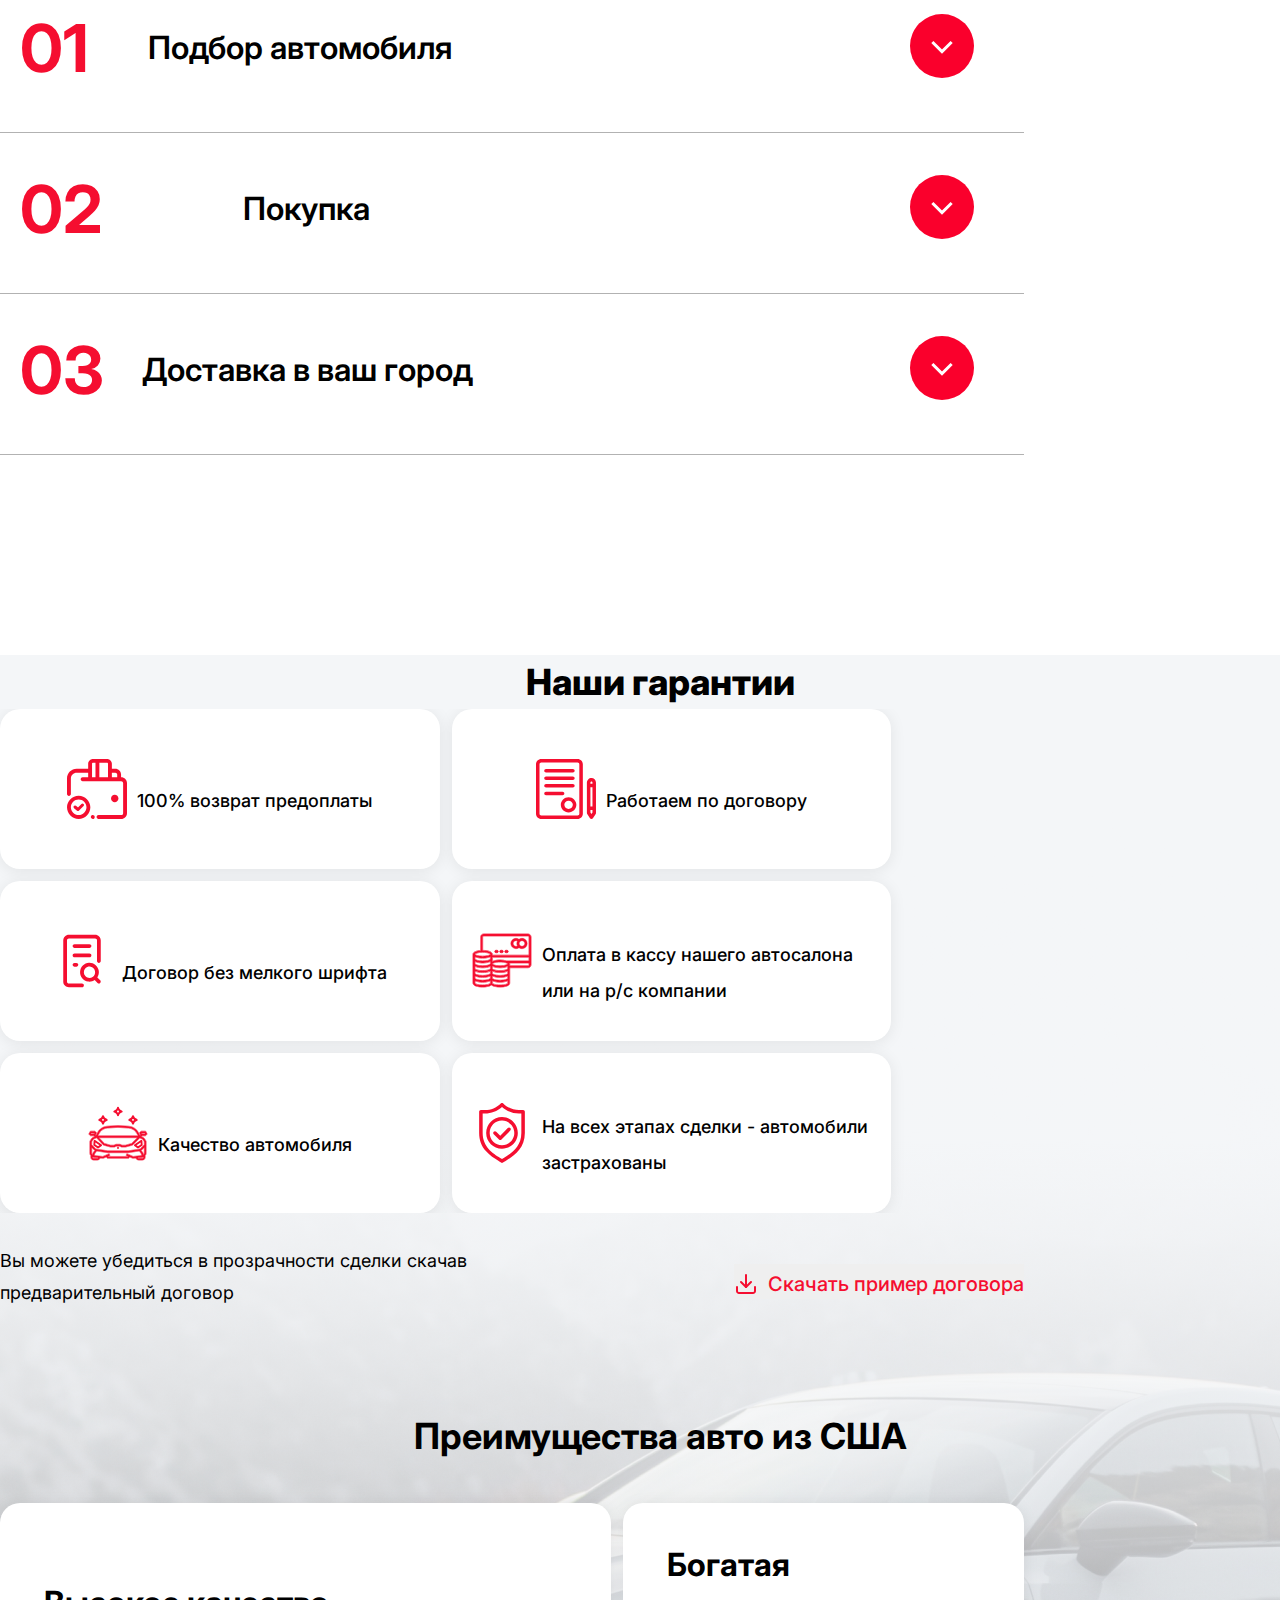
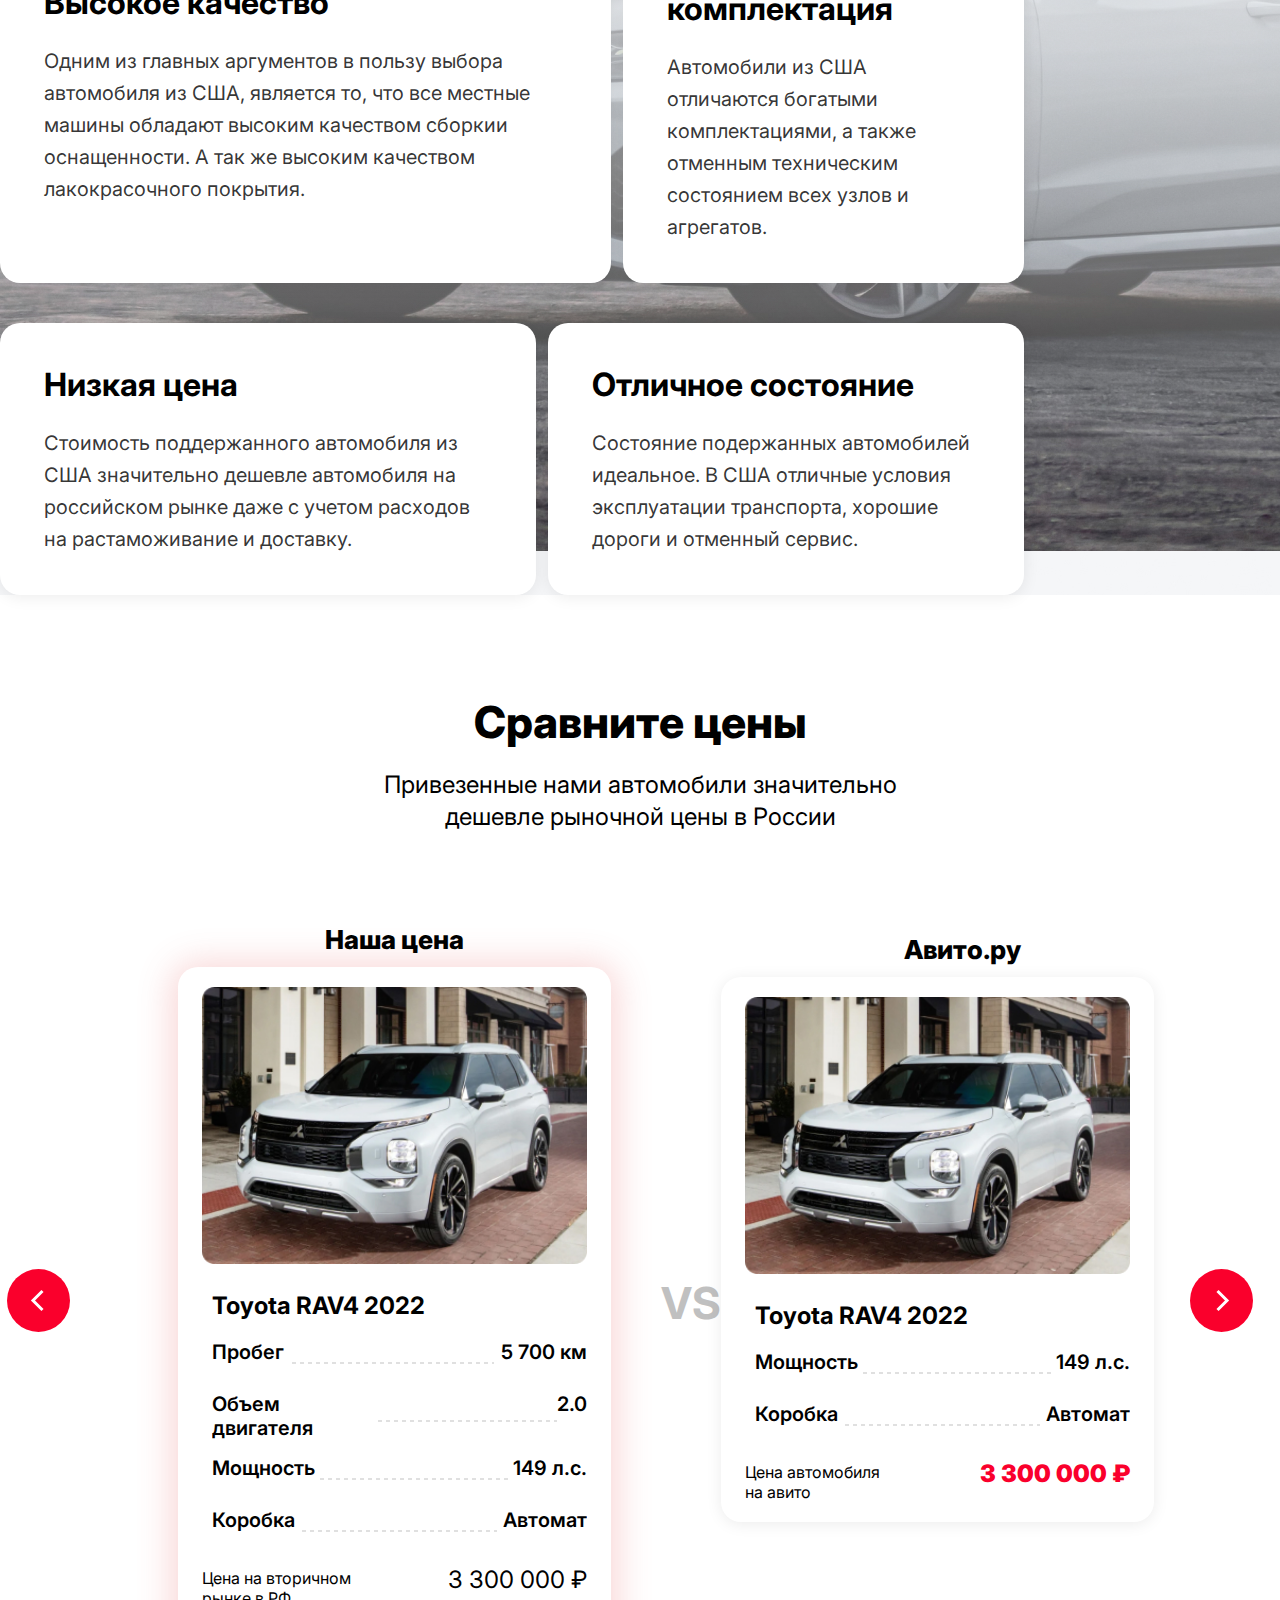
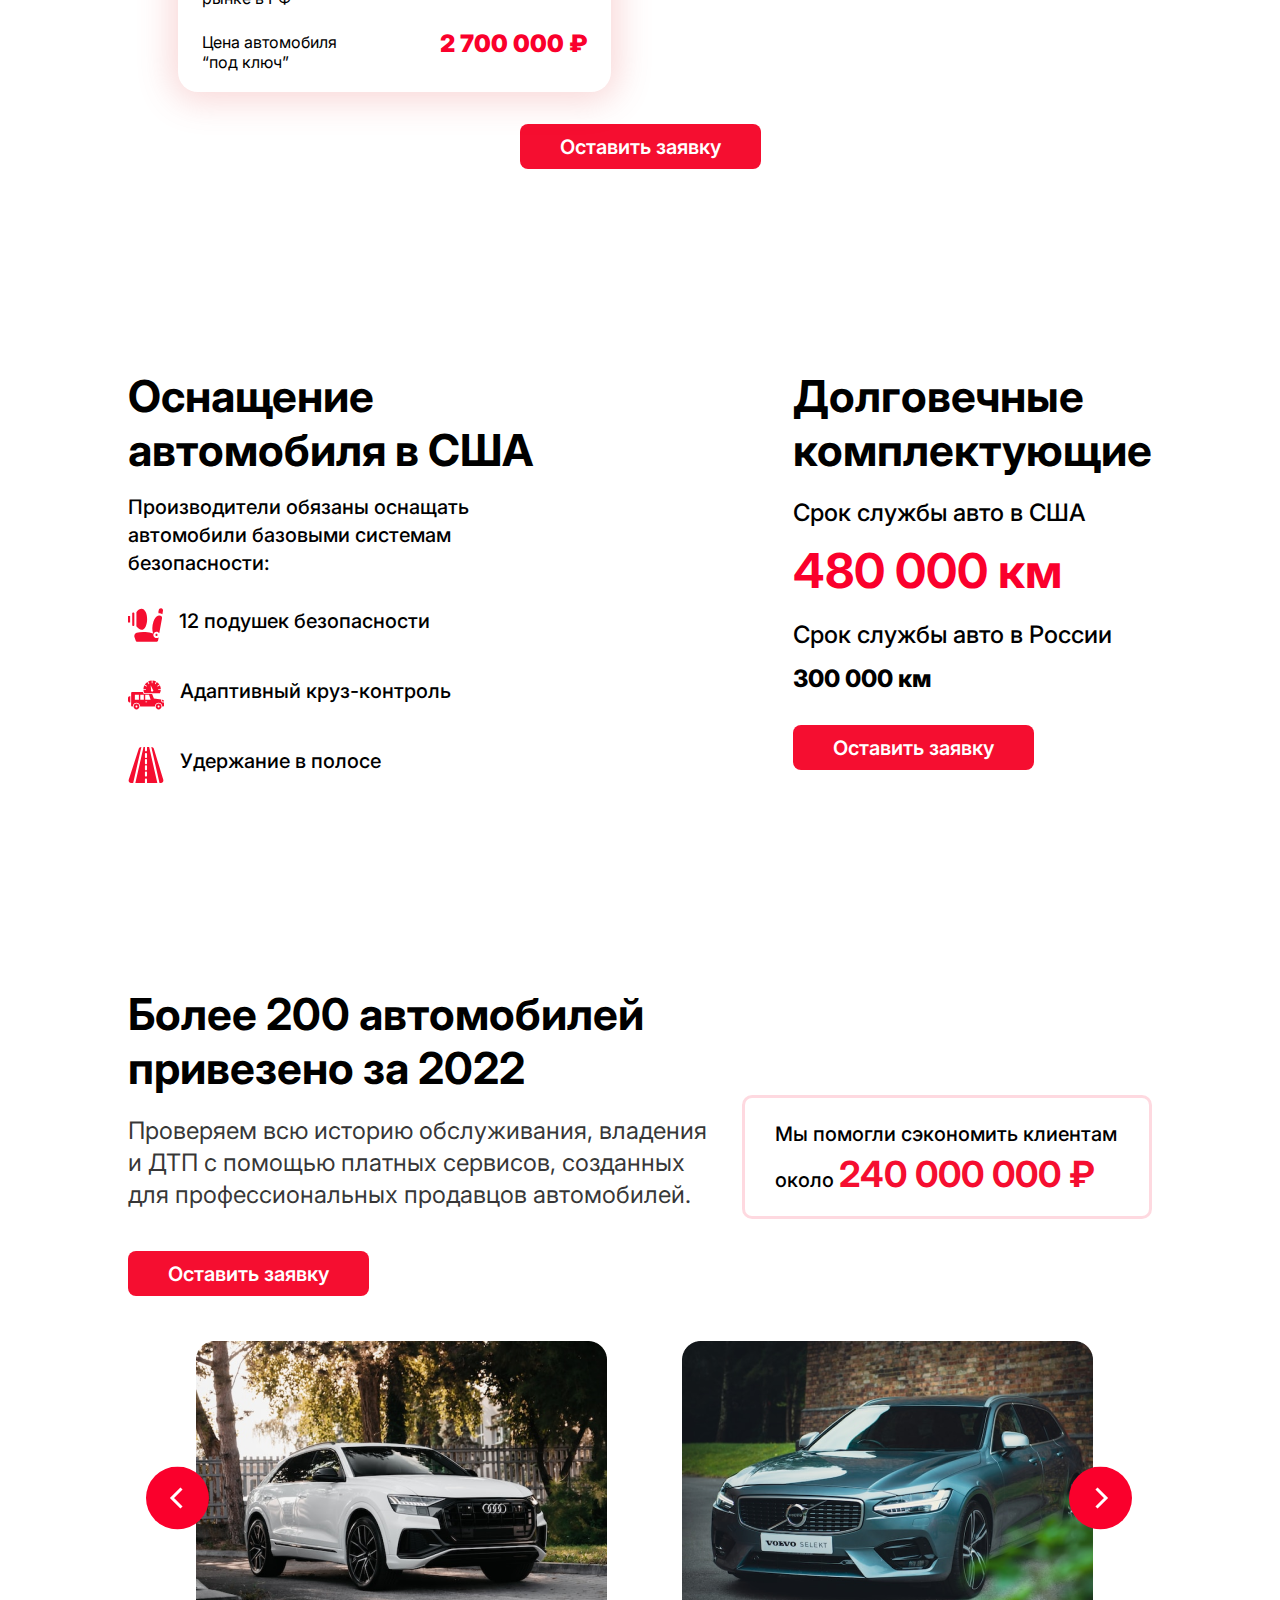
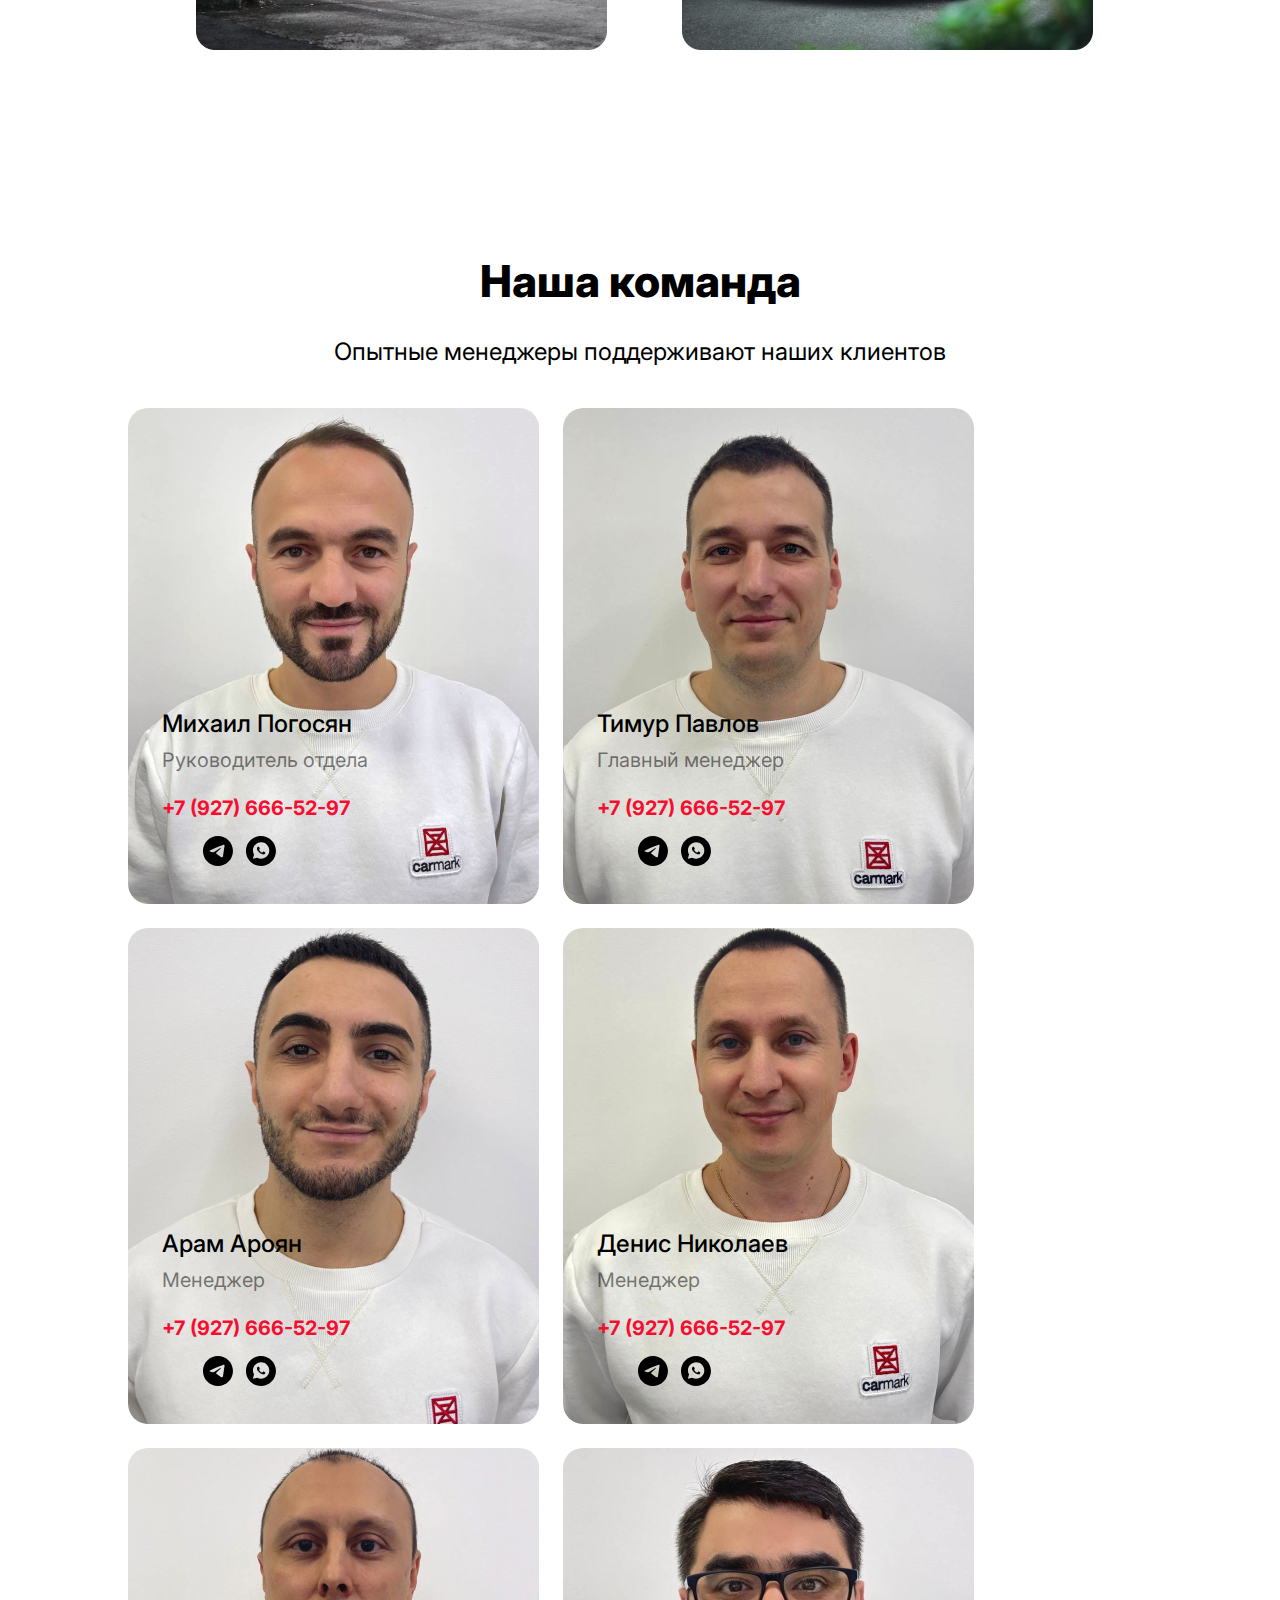
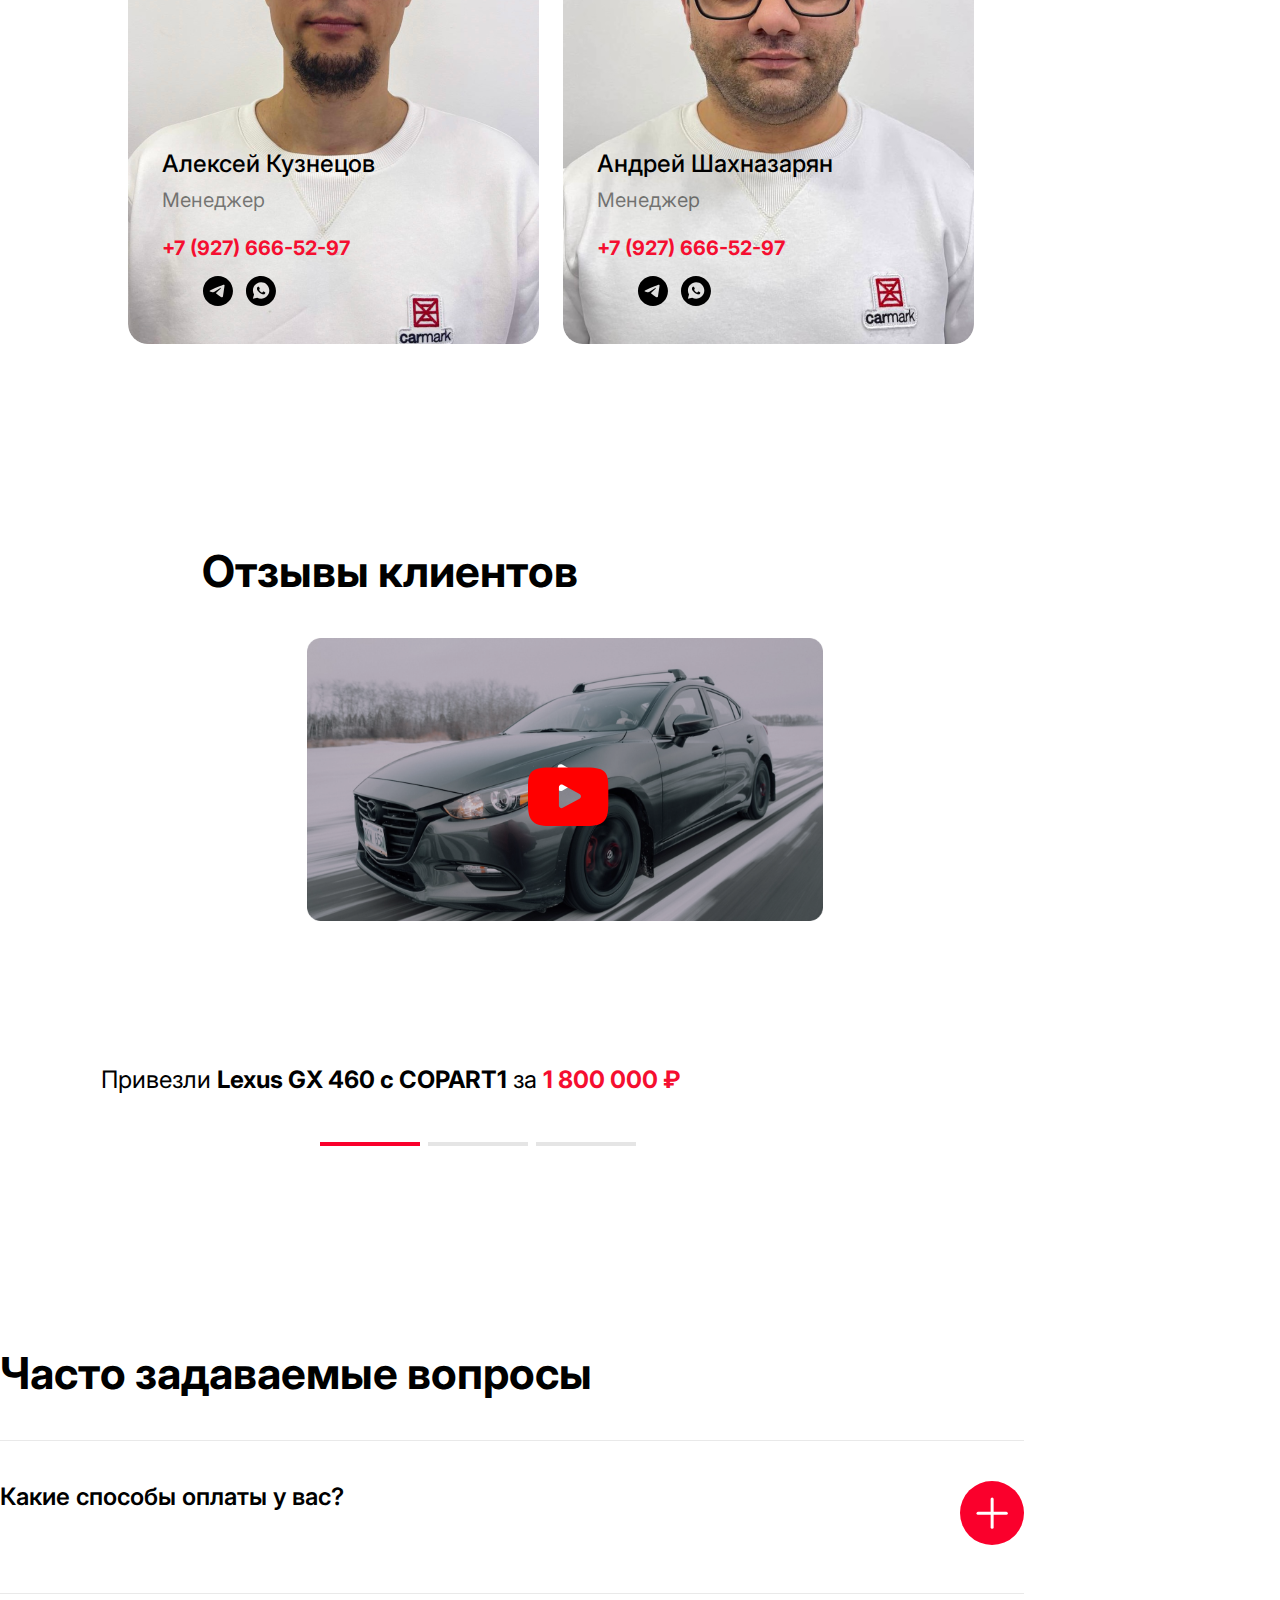
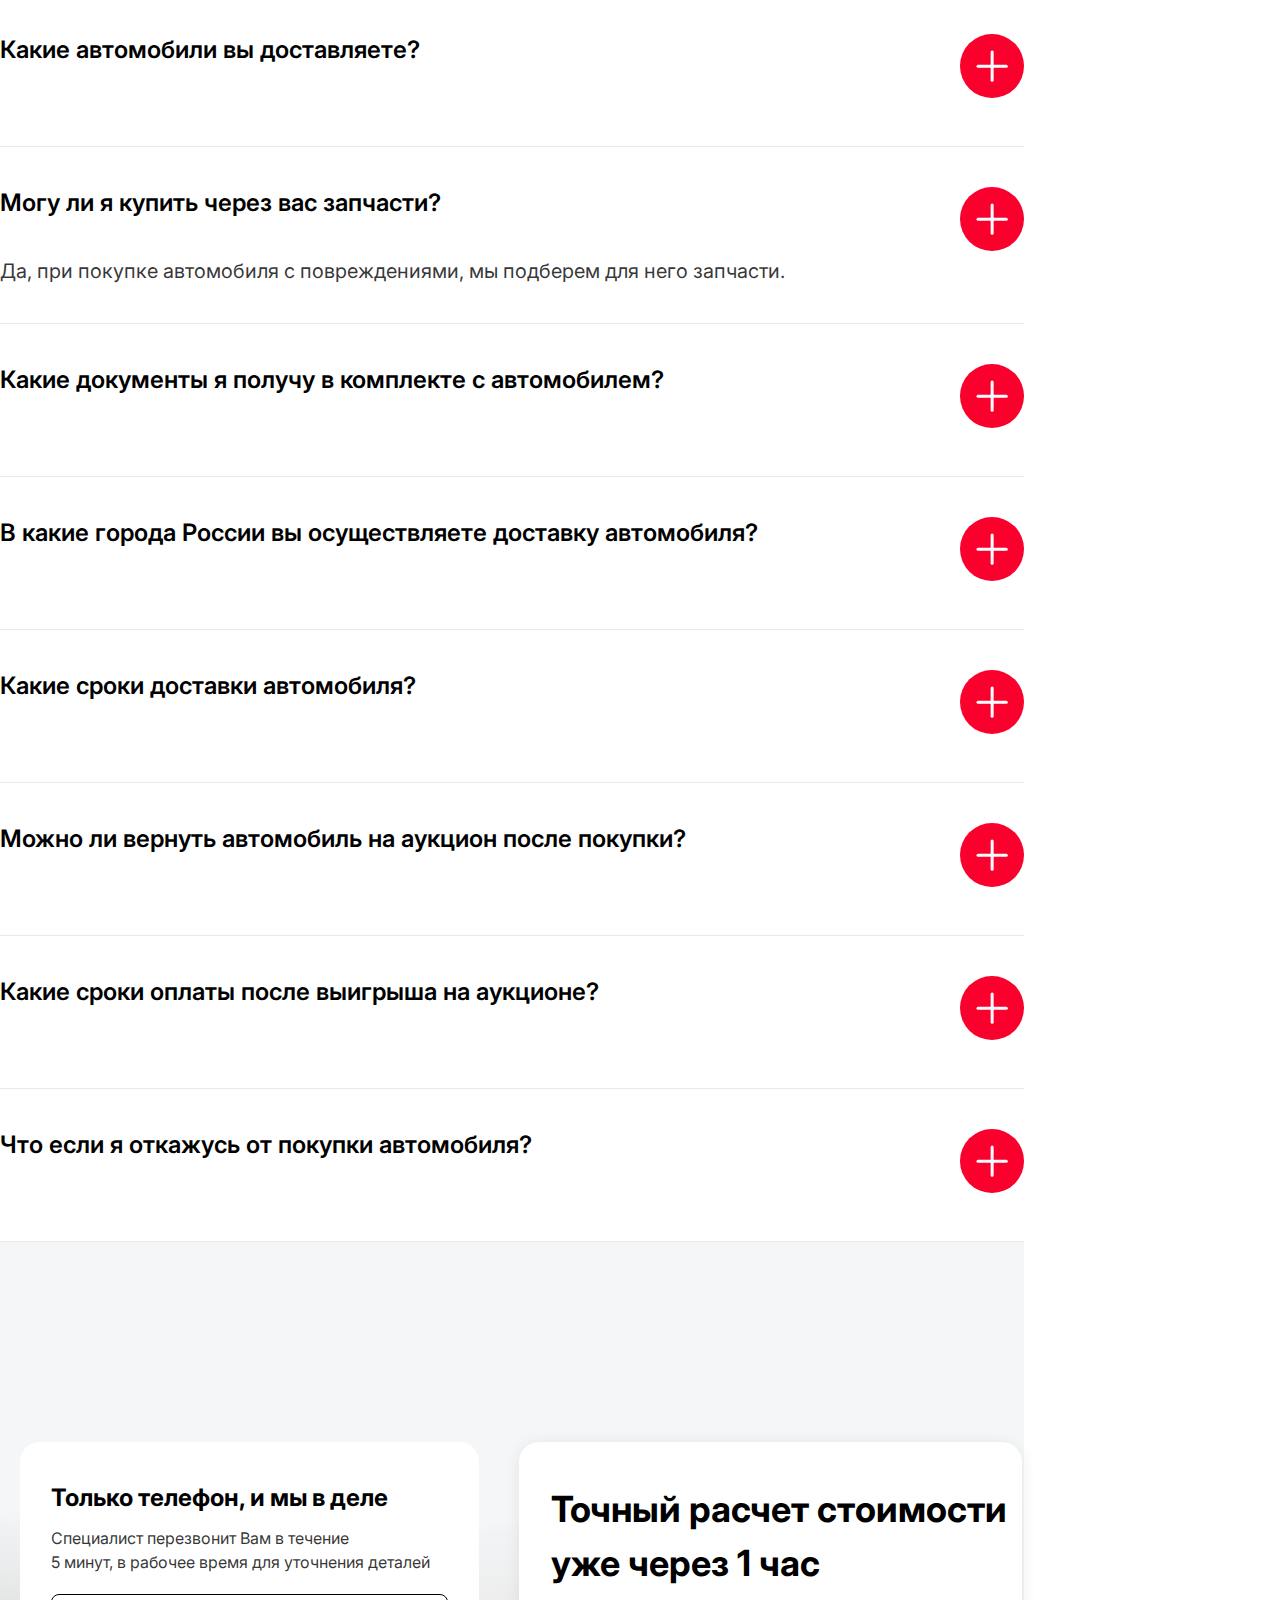
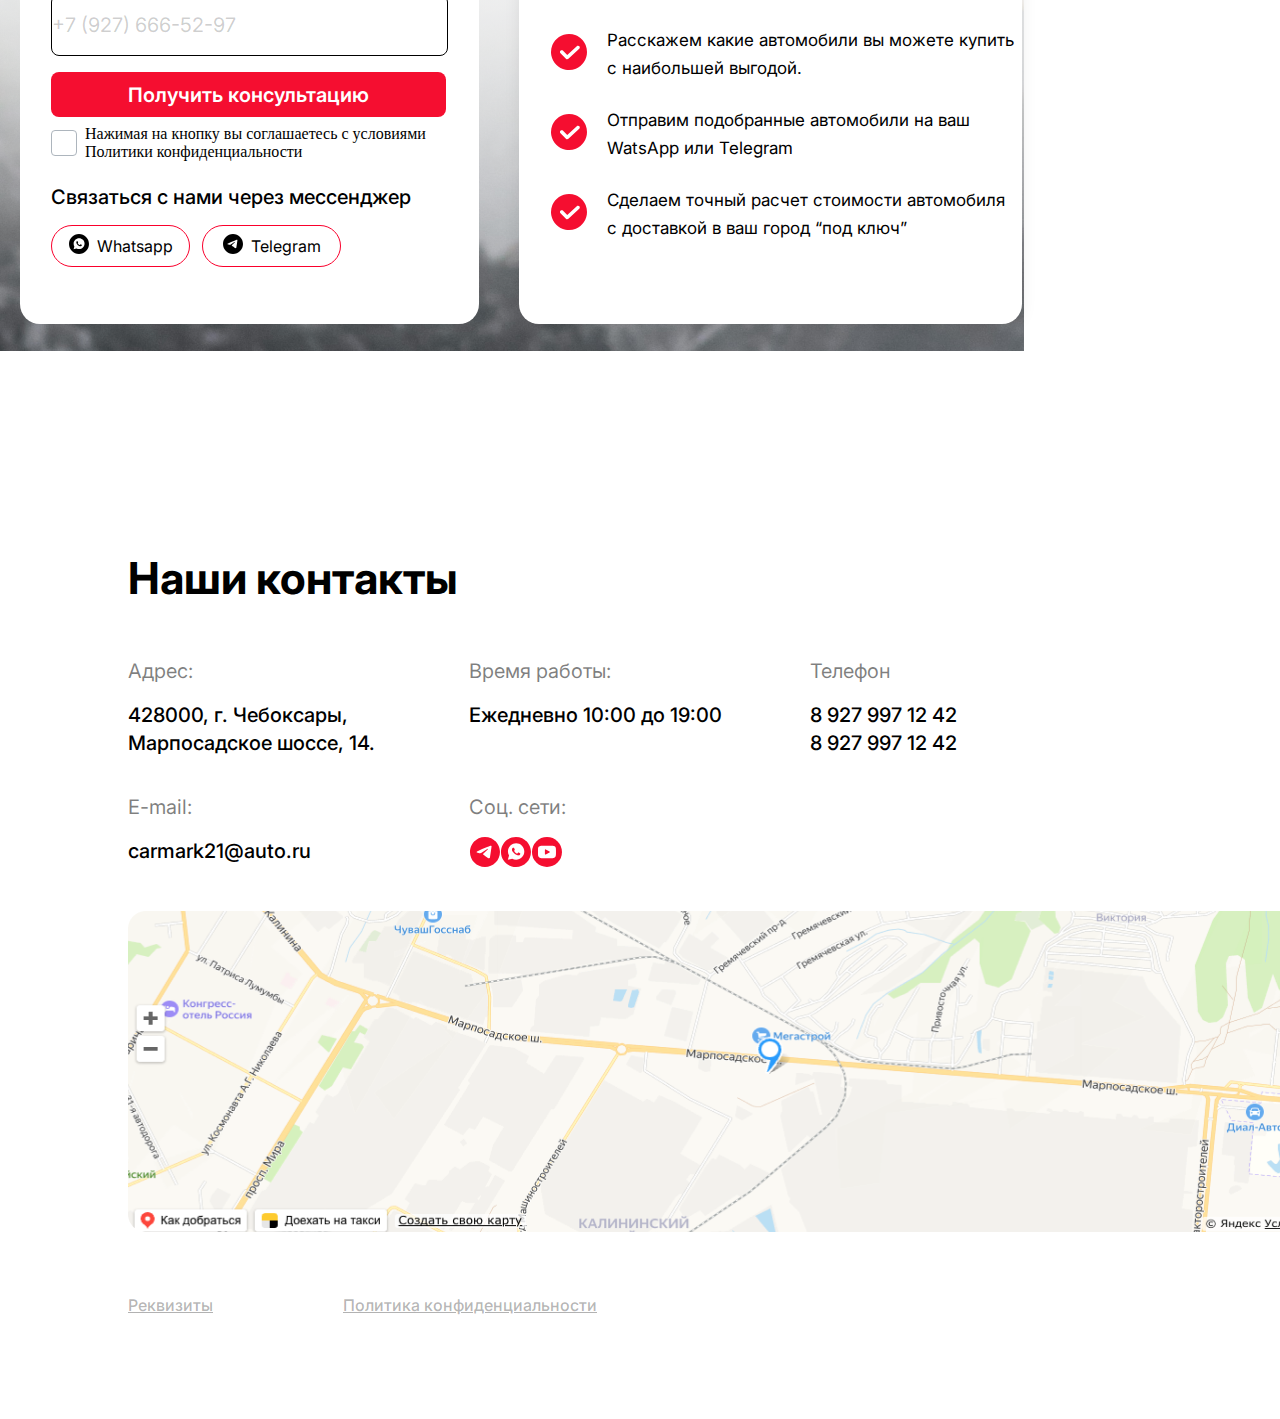
==== commit 7ba3a6fd: "1600/1024 finish" ====
--- a/car sales website/index.html
+++ b/car sales website/index.html
@@ -593,7 +593,7 @@
                     Привезли <span class="review__desc--bold">Lexus GX 460 с COPART1</span> за <span
                         class="review__desc--color">1 800 000 ₽</span>
                 </div>
-                <div class="catalog__pagination--row">
+                <div class="catalog__pagination--row catalog__pagination--row-item">
                     <div class="pagination__left">
 
                     </div>
@@ -606,7 +606,7 @@
                 </div>
                 <div class="review__bottom--row">
                     <div class="review__bottom--img">
-                        <img src="images/image8.png" alt="">
+                        <img src="images/image8.png" alt="" class="review__bottom--img-item">
                     </div>
                     <div class="review__bottom--block">
                         <div class="review__bottom--title">
@@ -1352,7 +1352,7 @@
                     <div class="banner-bottom__image--item">
                         <img src="images/banner-bottom2.png" alt="">
                     </div>
-                    <div class="banner-bottom__image--item">
+                    <div class="banner-bottom__image--item banner-bottom__image--item-none">
                         <img src="images/banner_bottom3.png" alt="">
                     </div>
                     <div class="catalog__arrows">
--- a/car sales website/css/style.css
+++ b/car sales website/css/style.css
@@ -2196,78 +2196,84 @@
         left: -38%;
         top: 23%;
     }
-    
-    .review__desc{
+
+    .review__desc {
         margin-left: -500px;
     }
 
-    .catalog__pagination--row{
+    .catalog__pagination--row {
         margin-left: -500px;
     }
 
-    .review__bottom--row{
+    .review__bottom--row {
         margin-left: 50px;
     }
 
-    .guarantee__container{
+    .guarantee__container {
         width: 1335px;
     }
-    
-    .guarantee__desc--block{
+
+    .guarantee__desc--block {
         gap: 12px;
     }
 
-    .guarantee__desc--info{
+    .guarantee__desc--info {
         padding: 40px 50px 40px 44px;
     }
 
-    .catalog__arrow-catalog__arrow--left{
+    .catalog__arrow-catalog__arrow--left {
         right: 570px;
     }
-    .catalog__arrow-catalog__arrow--right{
+
+    .catalog__arrow-catalog__arrow--right {
         left: 550px;
     }
-    .valuation__box--item-border{
+
+    .valuation__box--item-border {
         margin-left: 50px;
     }
-    .catalog__box--item{
+
+    .catalog__box--item {
         margin-right: 50px;
     }
 
-    .banner-bottom__row--image{
+    .banner-bottom__row--image {
         width: 95%;
         margin-left: 30px;
     }
 
-    .catalog__arrow--right-banner{
+    .catalog__arrow--right-banner {
         margin-left: 1180px;
     }
-    .review__title{
+
+    .review__title {
         margin-left: -500px;
     }
 
-    .calc__container{
+    .calc__container {
         width: 1334px;
     }
 
-    .calc__block{
+    .calc__block {
         margin-left: 20px;
     }
 
 }
 
-@media screen and (min-width: 1024px) and (max-width: 1280px){
-    .header__main--menu{
+@media screen and (min-width: 1024px) and (max-width: 1280px) {
+    .header__main--menu {
         margin-left: 30px;
     }
+
     .main-menu__item+.main-menu__item {
         margin-left: 20px;
     }
 
-    .header__socials{
+    .header__socials {
         margin-left: 40px;
     }
-    .header__title{
+
+    .header__title {
         font-size: 34px;
         line-height: 50px;
     }
@@ -2277,124 +2283,339 @@
         line-height: 25px;
     }
 
-    .header__button{
+    .header__button {
         width: 235px;
         height: 50px;
         margin-top: 20px;
     }
-    .header__button--desc{
+
+    .header__button--desc {
         font-size: 20px;
     }
 
-    .header__image--img{
+    .header__image--img {
         width: 70%;
         height: auto;
     }
-    
-    .card__container{
+
+    .card__container {
         width: 1024px;
     }
 
-    .card__title{
+    .card__title {
         font-size: 34px;
         line-height: 50px;
     }
 
-    .card__undertitle{
+    .card__undertitle {
         font-size: 20px;
         line-height: 25px;
     }
 
-    .section__item--title{
+    .section__item--title {
         margin-left: 16px;
         font-size: 28px;
     }
 
-    .section__item--desc{
+    .section__item--desc {
         font-size: 14px;
         margin-top: 16px;
         margin-left: 16px;
     }
-    
-    .img--left{
+
+    .img--left {
         margin-left: 180px;
     }
+
     .img--centr {
         margin-left: 127px;
     }
 
-    .img--right{
+    .img--right {
         margin-left: 100px;
     }
 
-    .about-us__image--item{
+    .about-us__image--item {
         width: 60%;
 
     }
 
-    .about-us__container{
+    .about-us__container {
         margin-top: 100px;
     }
-    
-    .about-us__title{
+
+    .about-us__title {
         font-size: 32px;
         line-height: 40px;
     }
 
-    .about-us__desc{
+    .about-us__desc {
         font-size: 20px;
         line-height: 28px;
     }
 
-    .about-us__img--item{
+    .about-us__img--item {
         width: 70%;
     }
 
-    .about-us__img--desc{
+    .about-us__img--desc {
         margin-left: 4px;
         font-size: 16px;
 
     }
 
-    .about-us__text{
+    .about-us__text {
         margin-top: 12px;
         font-size: 14px;
         line-height: 22px;
         width: 400px;
     }
 
-    .about-us__button{
+    .about-us__button {
         margin-top: -20px;
     }
 
-    .about-us__aside{
+    .about-us__aside {
         margin-left: -343px;
         margin-top: 0;
     }
-    
-    .catalog__container--title{
+
+    .catalog__container--title {
         font-size: 36px;
         line-height: 45px;
     }
 
-    .catalog__container--undertitle{
+    .catalog__container--undertitle {
         font-size: 20px;
     }
 
-    .catalog__box--item-1024px{
+    .catalog__box--item-1024px {
         display: none;
     }
 
-    .catalog__box--row{
+    .catalog__box--row {
         width: 1024px;
         justify-content: space-evenly;
     }
+
+    .catalog__pagination--row {
+        margin-left: -324px;
+    }
+
+    .banner__title {
+        font-size: 32px;
+        line-height: 42px;
+    }
+
+    .banner__desc {
+        font-size: 16px;
+        margin-top: 16px;
+    }
+
+    .banner__container--row {
+        justify-content: space-between;
+    }
+
+    .banner__container {
+        width: 1024px;
+    }
+
+    /* .review__img--left-item {
+        width: 50%;
+    }
+
+    .review__img--centr-item {
+        width: 50%;
+    }
+
+    .review__img--right-item {
+        width: 50%;
+    }
+
+    .review__img--svg-left {
+        left: 17%;
+        top: 15%;
+    }
     
-    .catalog__pagination--row{
-        margin-left: -324px;
-    }
-    
-
+    .review__img--centr{
+        margin-left: -540px;
+    }
+    .review__img--svg-centr{
+        left: 21%;
+        top: 18%;
+    } */
+
+    .review__container{
+        width: 1024px;
+    }
+    .review__img--left{
+        display: none;
+    }
+
+    .review__img--right{
+        display: none;
+    }
+
+    .review__img--centr{
+        margin-left: 150px;
+    }
+    .catalog__pagination--row-item{
+        margin-left: 0;
+    }
+
+    .review__bottom--img-item{
+        width: 100%;
+    }
+
+    .review__bottom--row{
+        margin-left: 20px;
+        margin-top: 100px;
+    }
+
+    .review__bottom--block{
+        margin-top: -65px;
+        margin-left: 50px;
+    }
+
+    .process__line{
+        width: 1024px;
+    }
+    .process__block{
+        width: 1024px;
+    }
+
+    .process__li {
+        margin-left: 20px;
+    }
+
+    .process__li--img{
+        margin-right: 50px;
+    }
+
+    .process__title{
+        font-size: 36px;
+    }
+
+    .process__li--li{
+        font-size: 66px;
+    }
+
+    .process__li--title{
+        font-size: 32px;
+    }
+
+
+
+    .guarantee__container{
+        height: auto;
+    }
+    .guarantee__container--box{
+        margin: 0;
+    }
+    .guarantee__title{
+        font-size: 36px;
+
+    }
+    .guarantee__box{
+        gap: 12px;
+    }
+
+    .box__item--desc{
+        font-size: 18px;
+    }
+
+    .box__item{
+        padding: 22px 20px;
+        width: 33.3%;
+    }
+    .guarantee__desc--undertitle{
+        font-size: 18px;
+    }
+
+    .guarantee__desc--row{
+        width: 1024px;
+    }
+
+    .guarantee__undertitle{
+        font-size: 36px;
+    }
+
+    .guarantee__desc--container{
+        width: 1024px;
+    }
+
+    .valuation__container{
+        width: 1024px;
+        margin: 0 auto;
+    }
+
+    .banner-bottom__container{
+        width: 1024px;
+    }
+
+    .banner-bottom__row--image{
+        justify-content: space-around;
+    }
+
+    .banner-bottom__image--item-none{
+        display: none;
+    }
+    .catalog__arrow--left-banner{
+        margin-left: 0;
+    }
+
+    .catalog__arrow--right-banner{
+        margin-left: 850px;
+    }
+
+    .team__container{
+        width: 1024px;
+    }
+
+    .quest__container--line{
+        width: 1024px;
+    }
+
+    .quest__container--row{
+        width: 1024px;
+
+    }
+
+    .quest__row--image--+{
+        margin-right: 20px;
+    }
+
+    .calc__container{
+        width: 1024px;
+    }
+
+    .calc__container--row{
+        width: 1024px;
+    }
+
+    .calc__block--tittle-right{
+        font-size: 36px;
+    }
+
+
+    .calc__right--desc{
+        font-size: 17px;
+    }
+   
+    .calc__block--right{
+        width: 503px;
+    }
+
+    .footer__container{
+        width: 1024px;
+    }
+
+    .header{
+        overflow: hidden;
+    }
+    .footer{
+        overflow: hidden;
+    }
 
 
 
